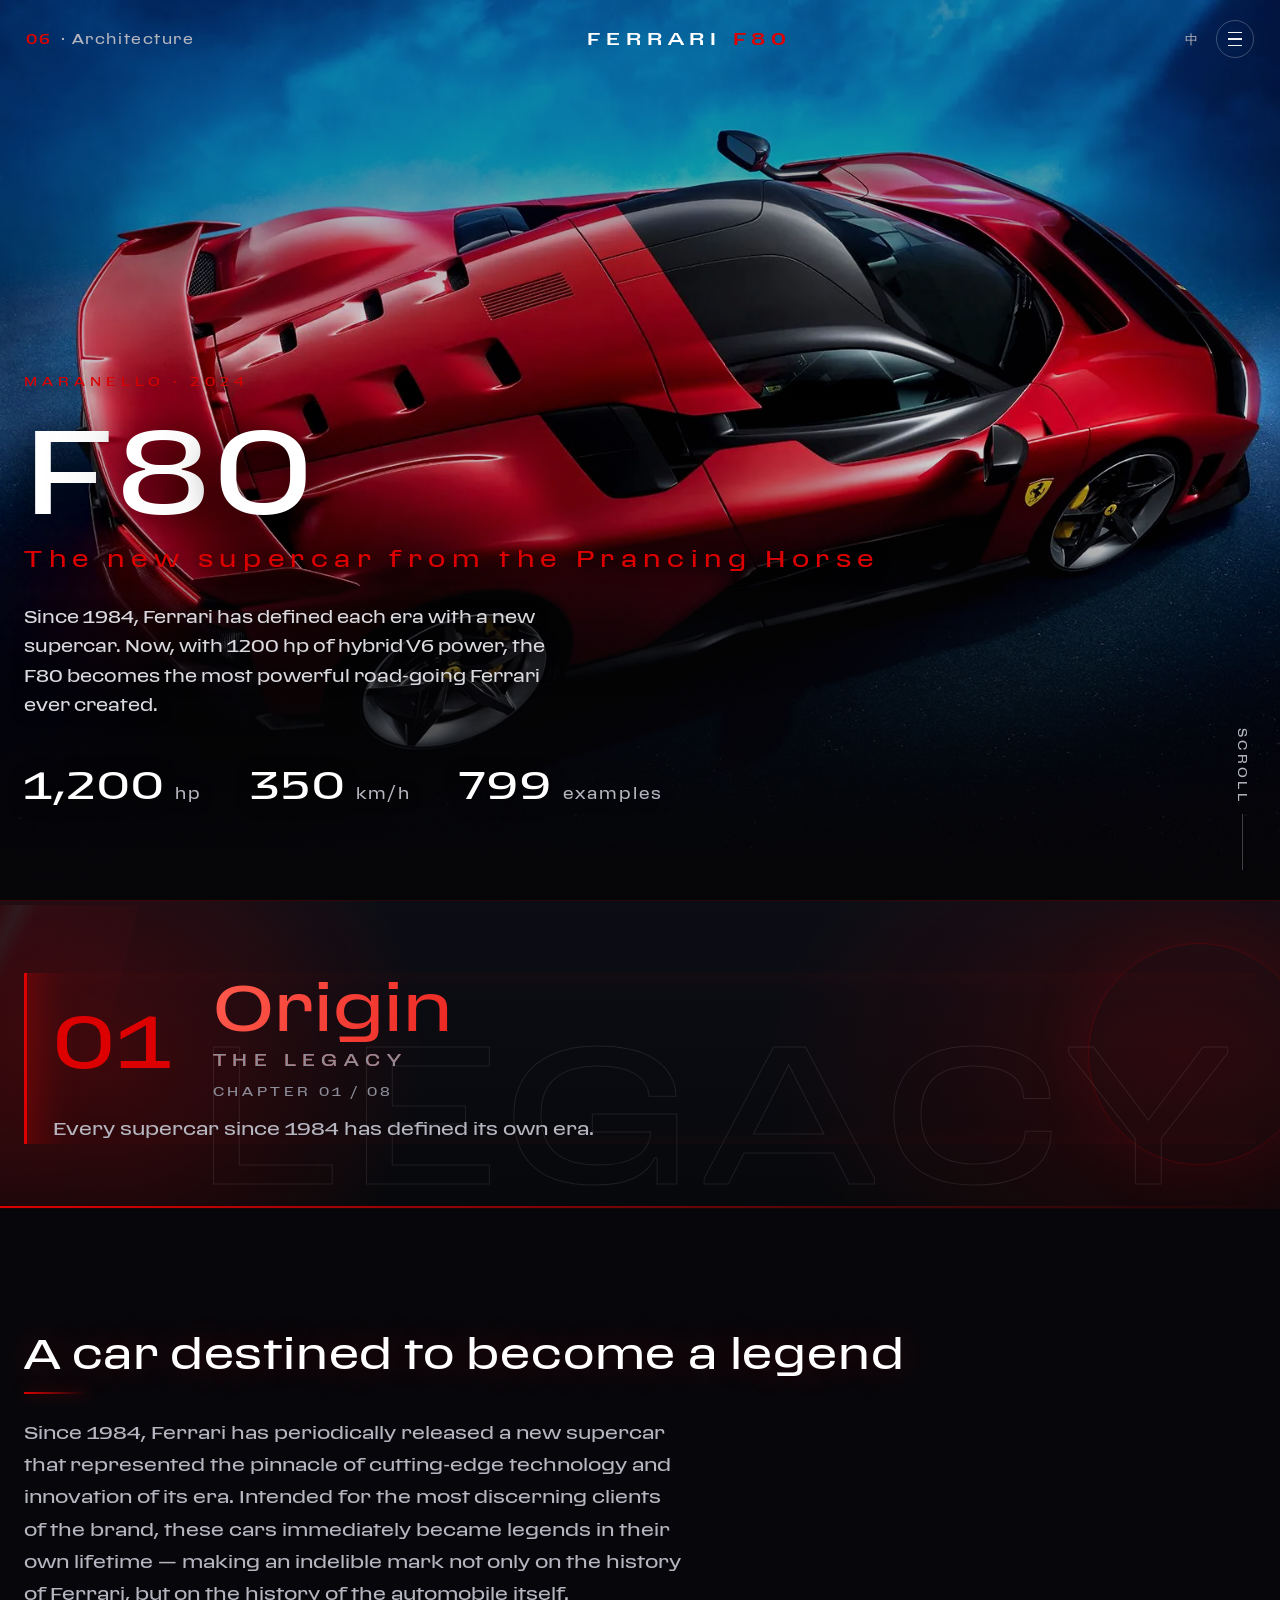
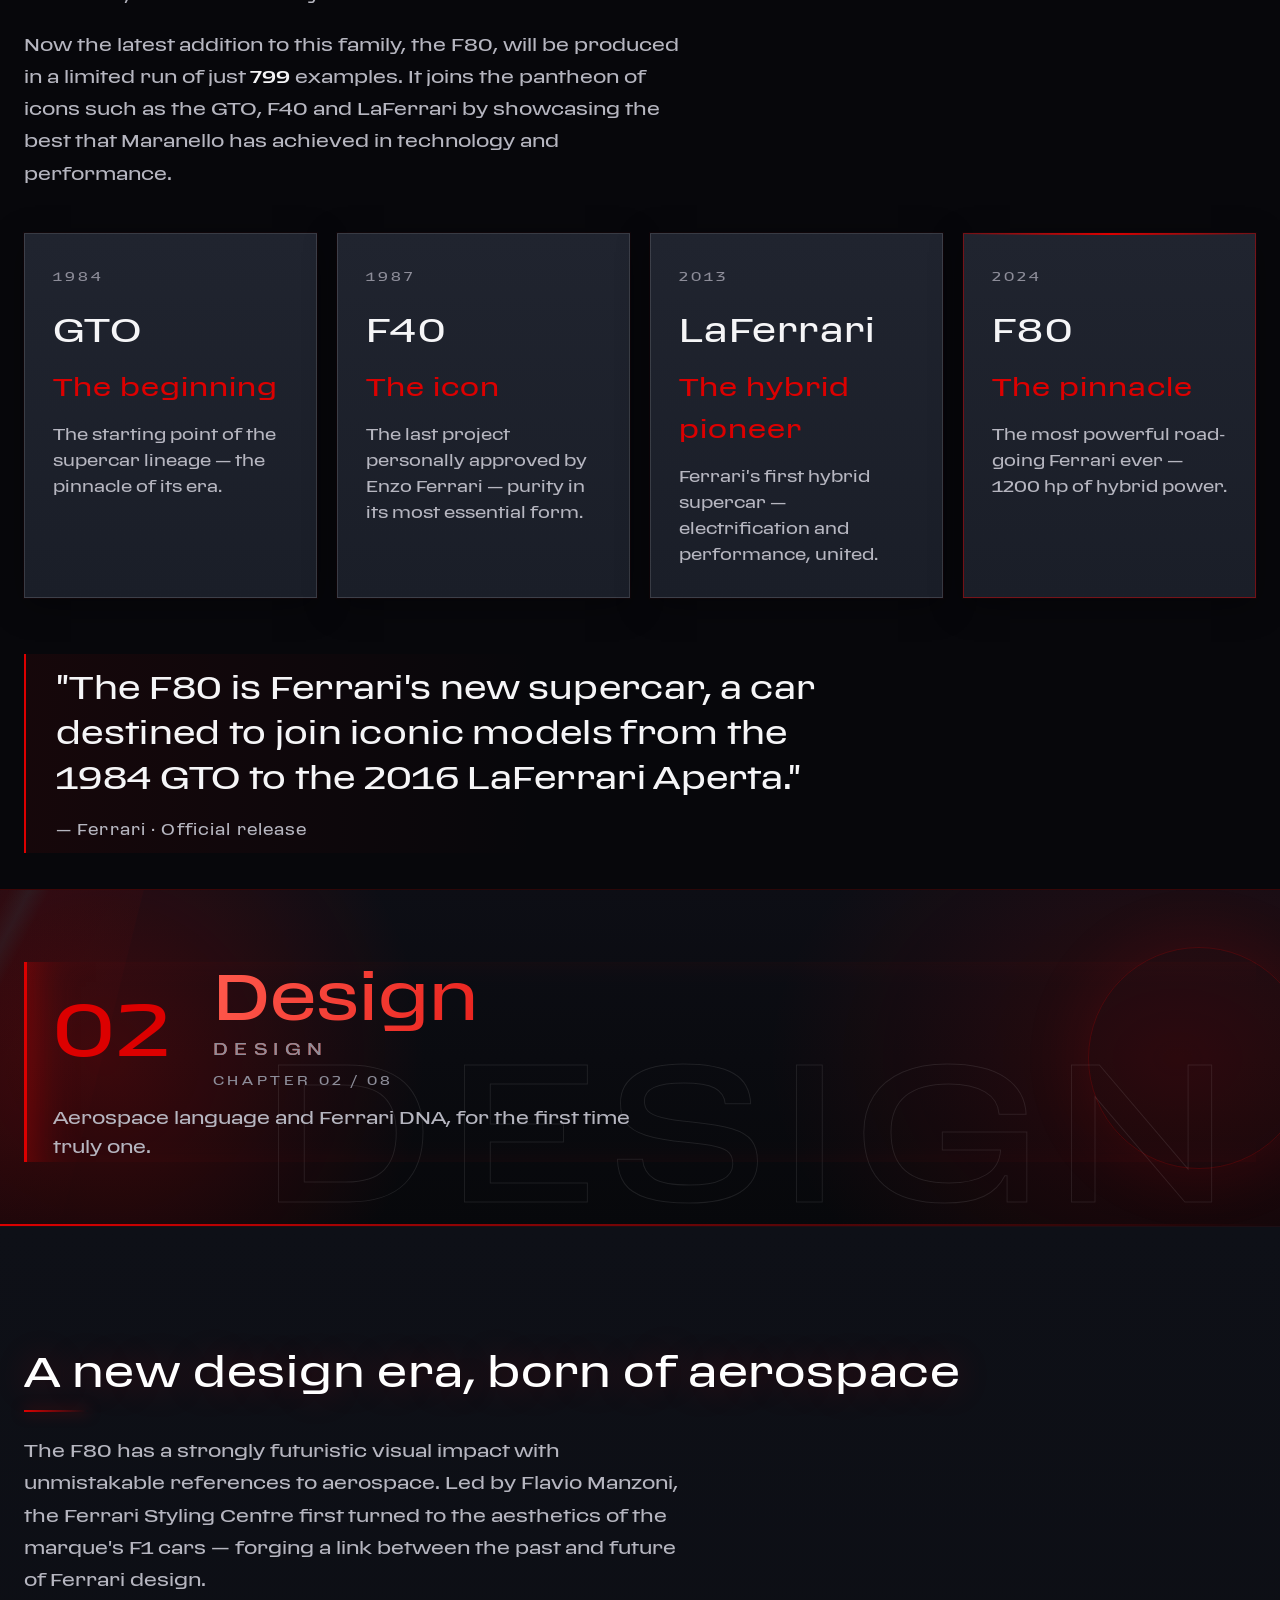
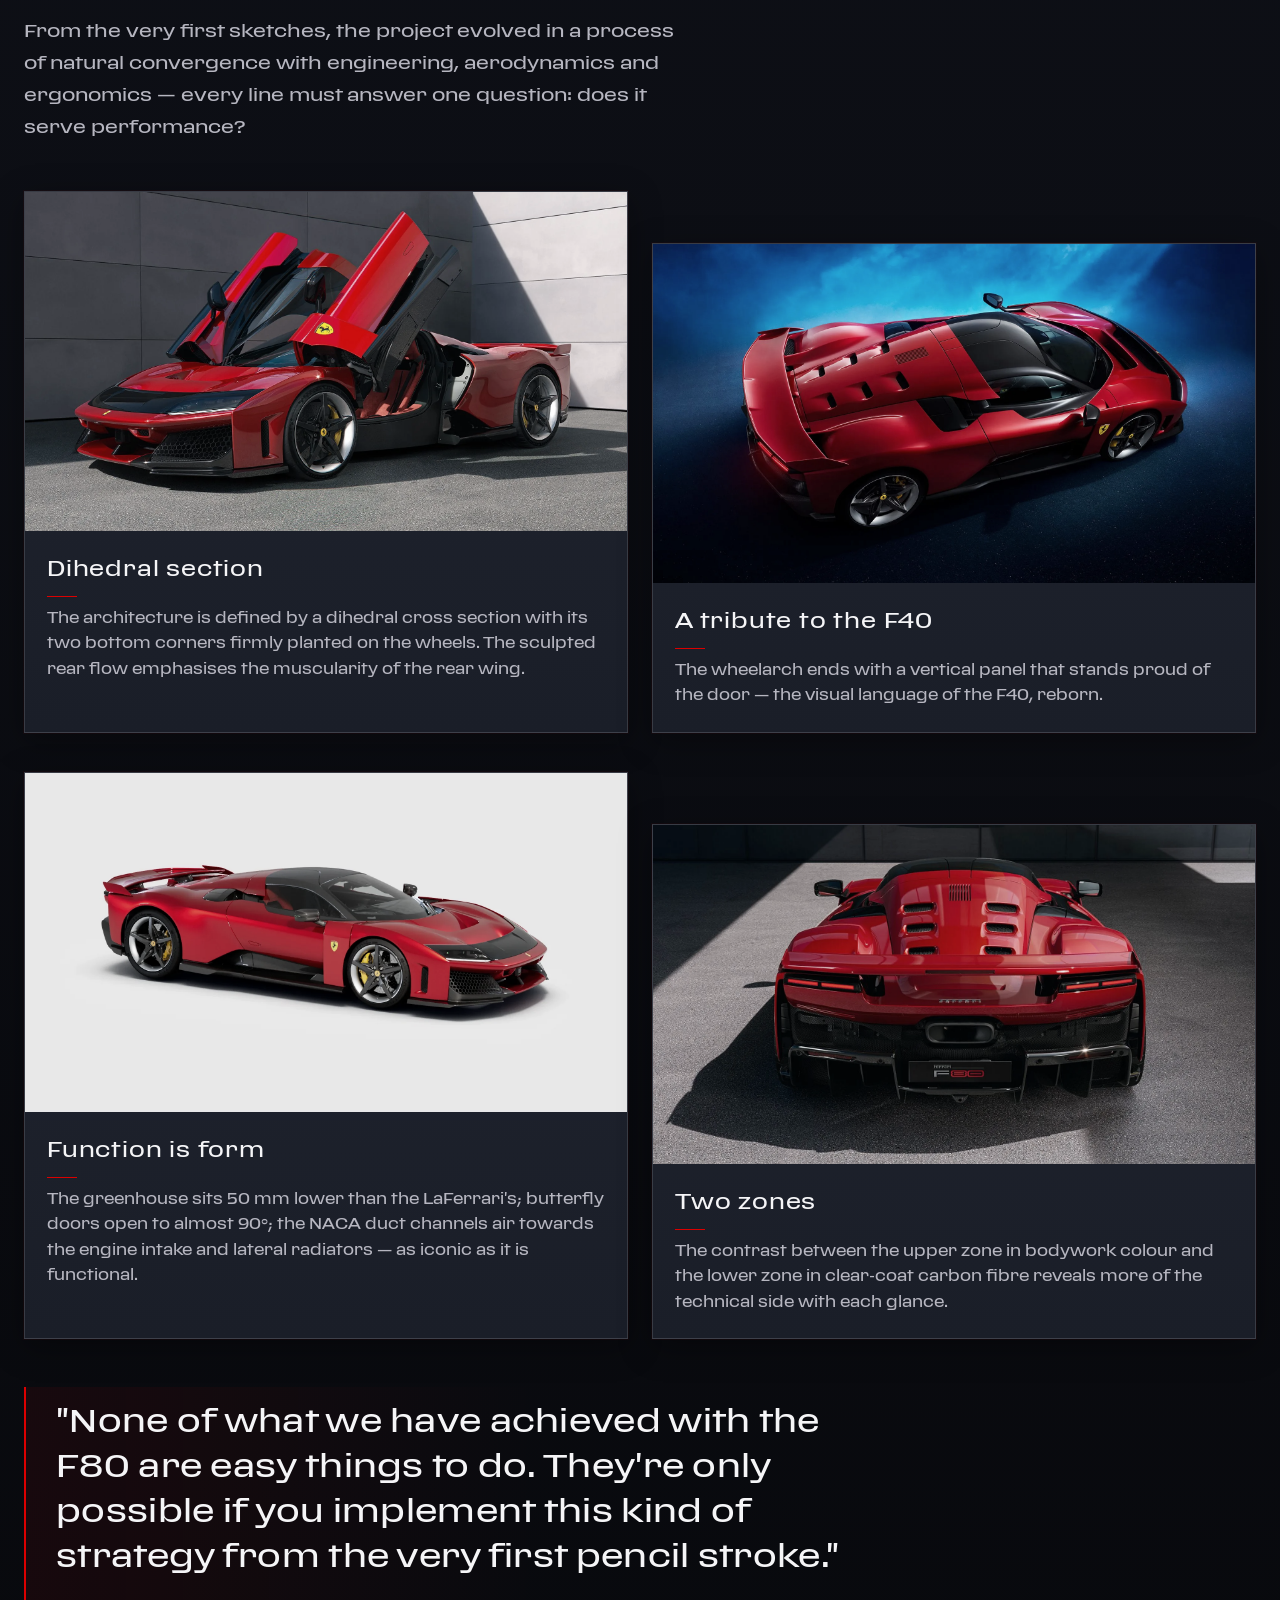
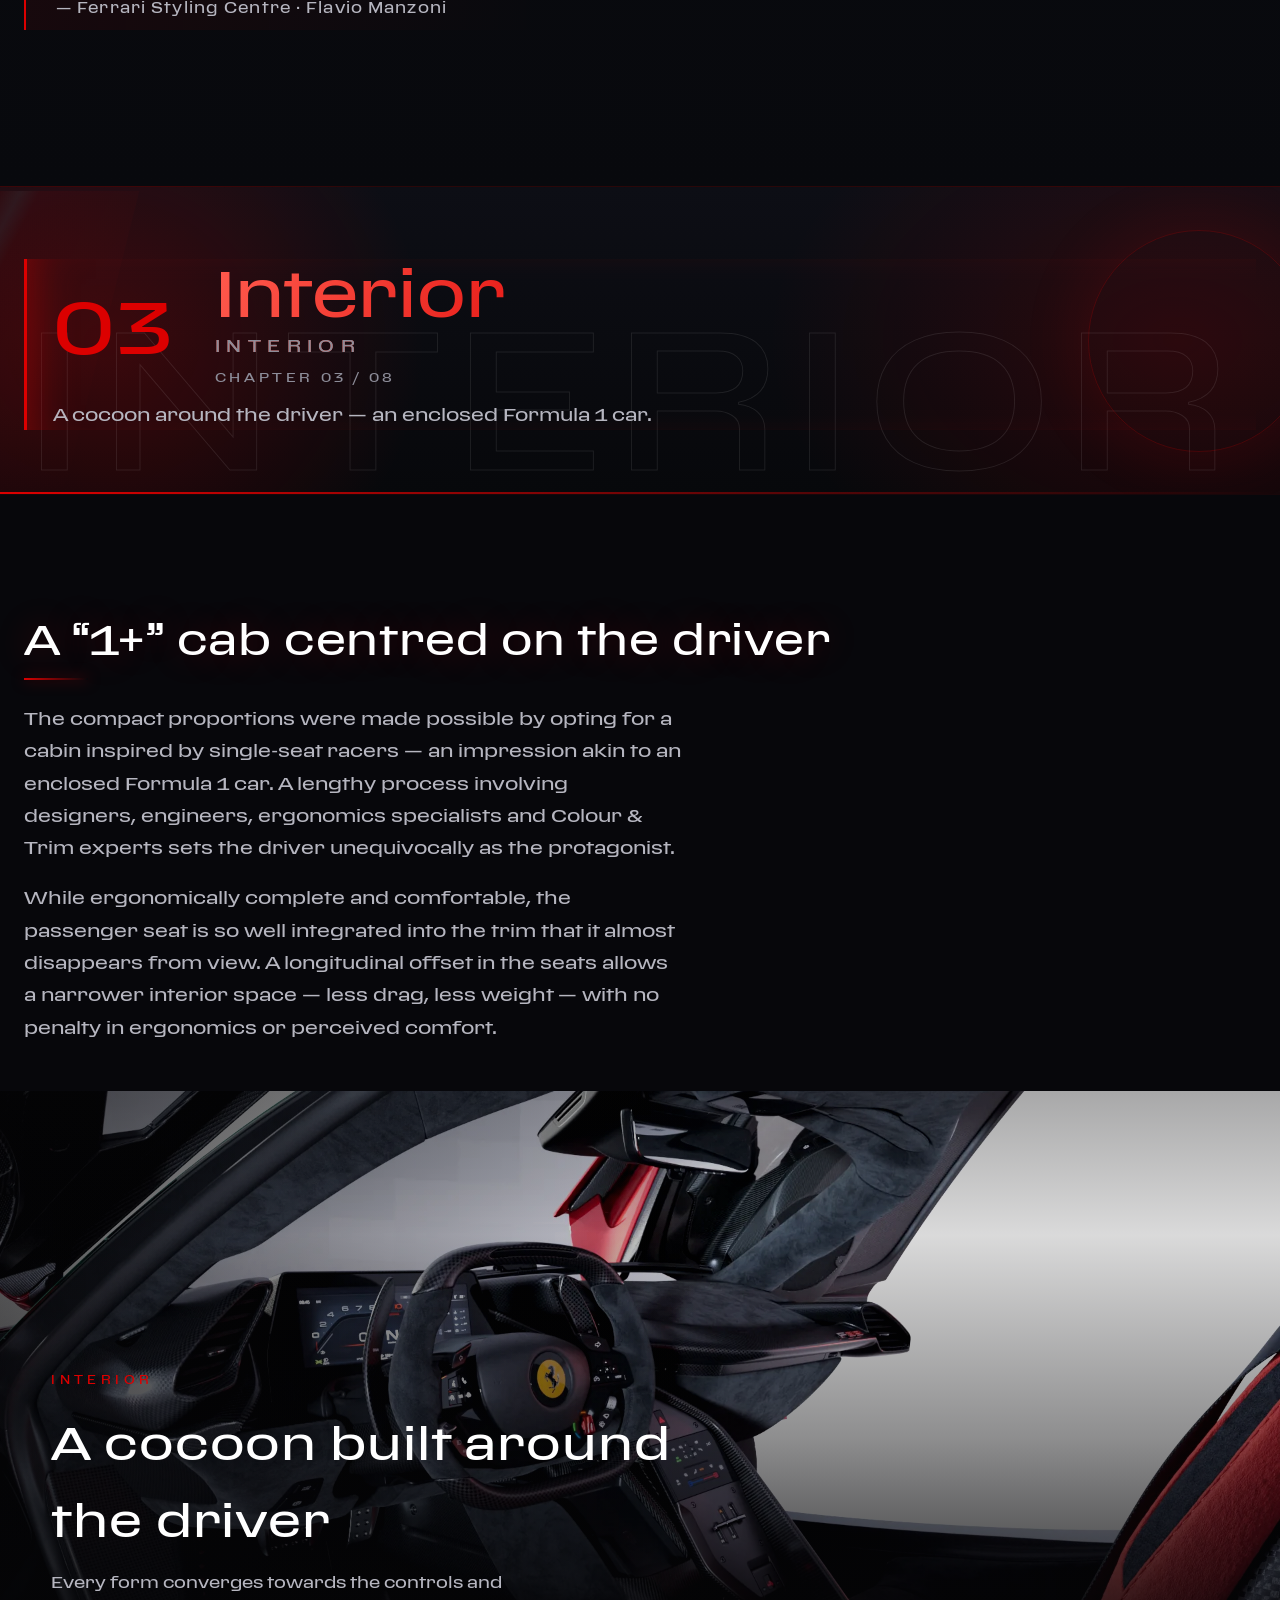
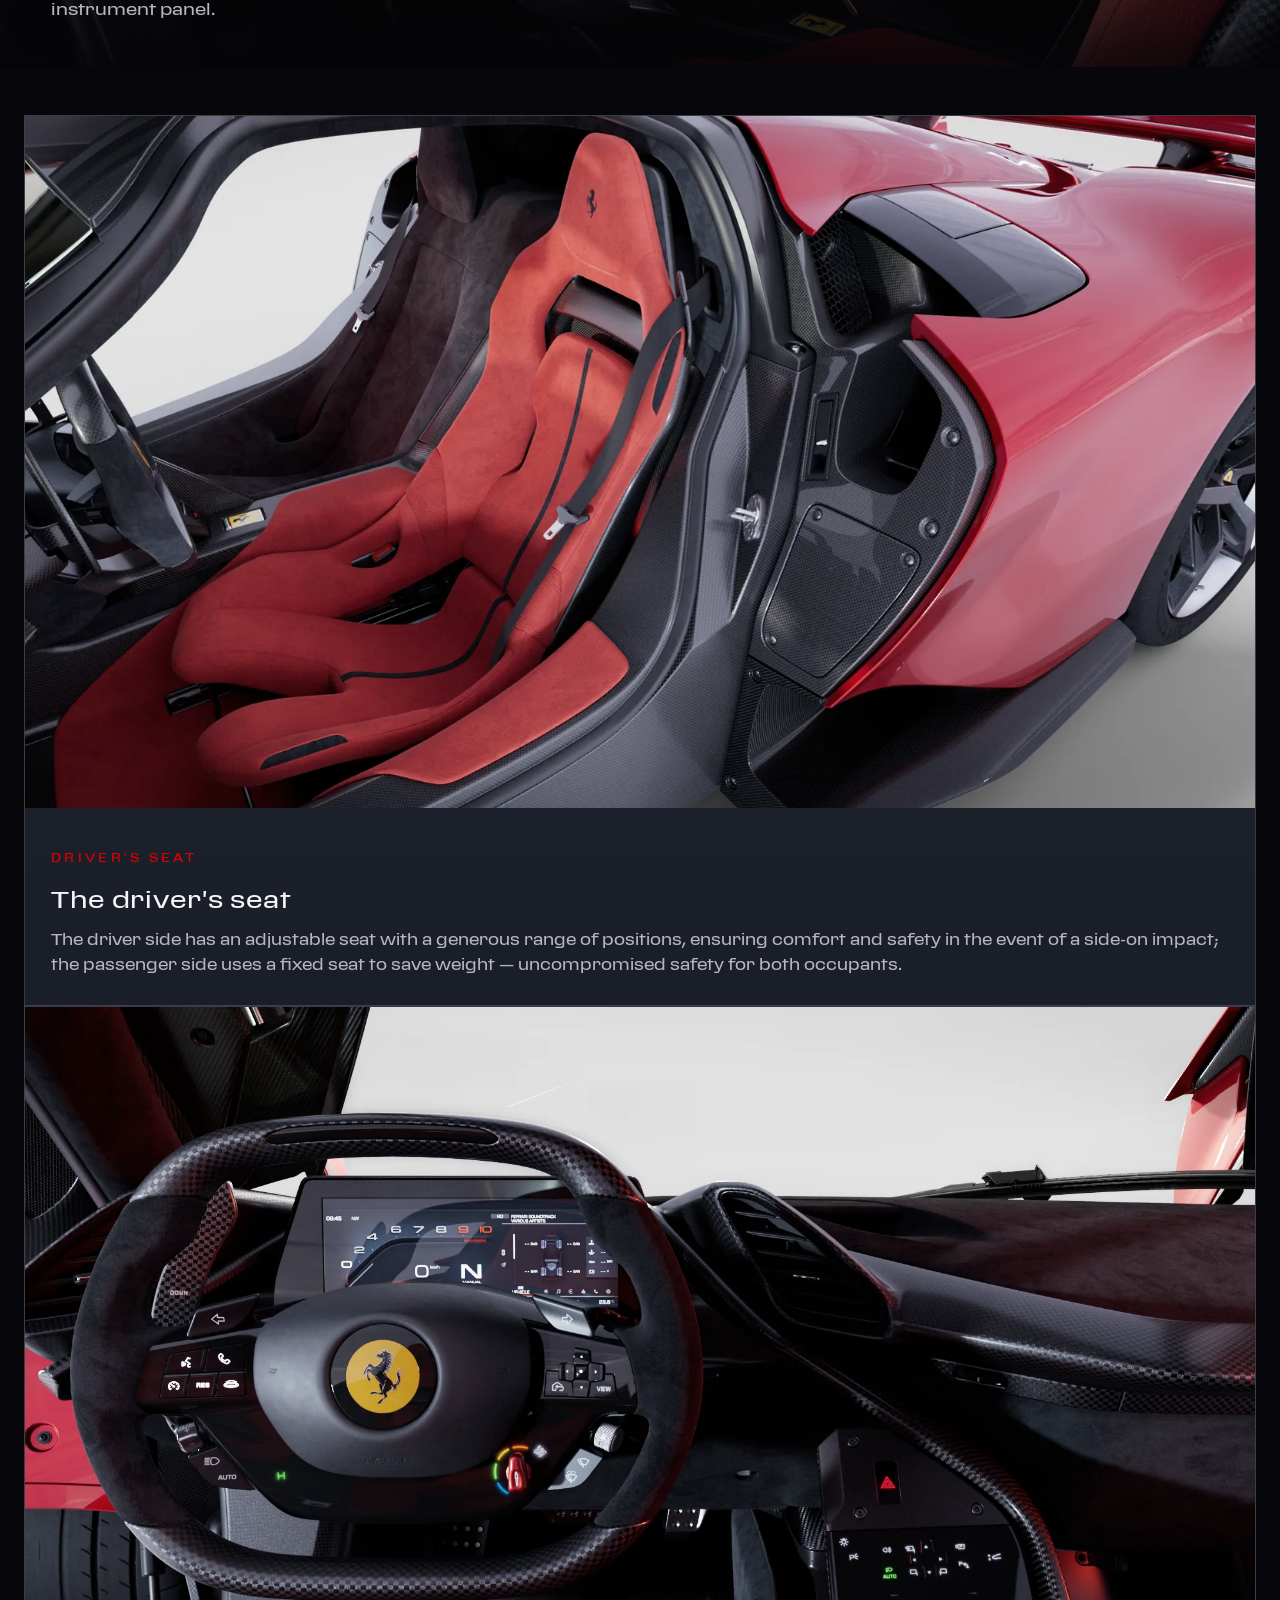
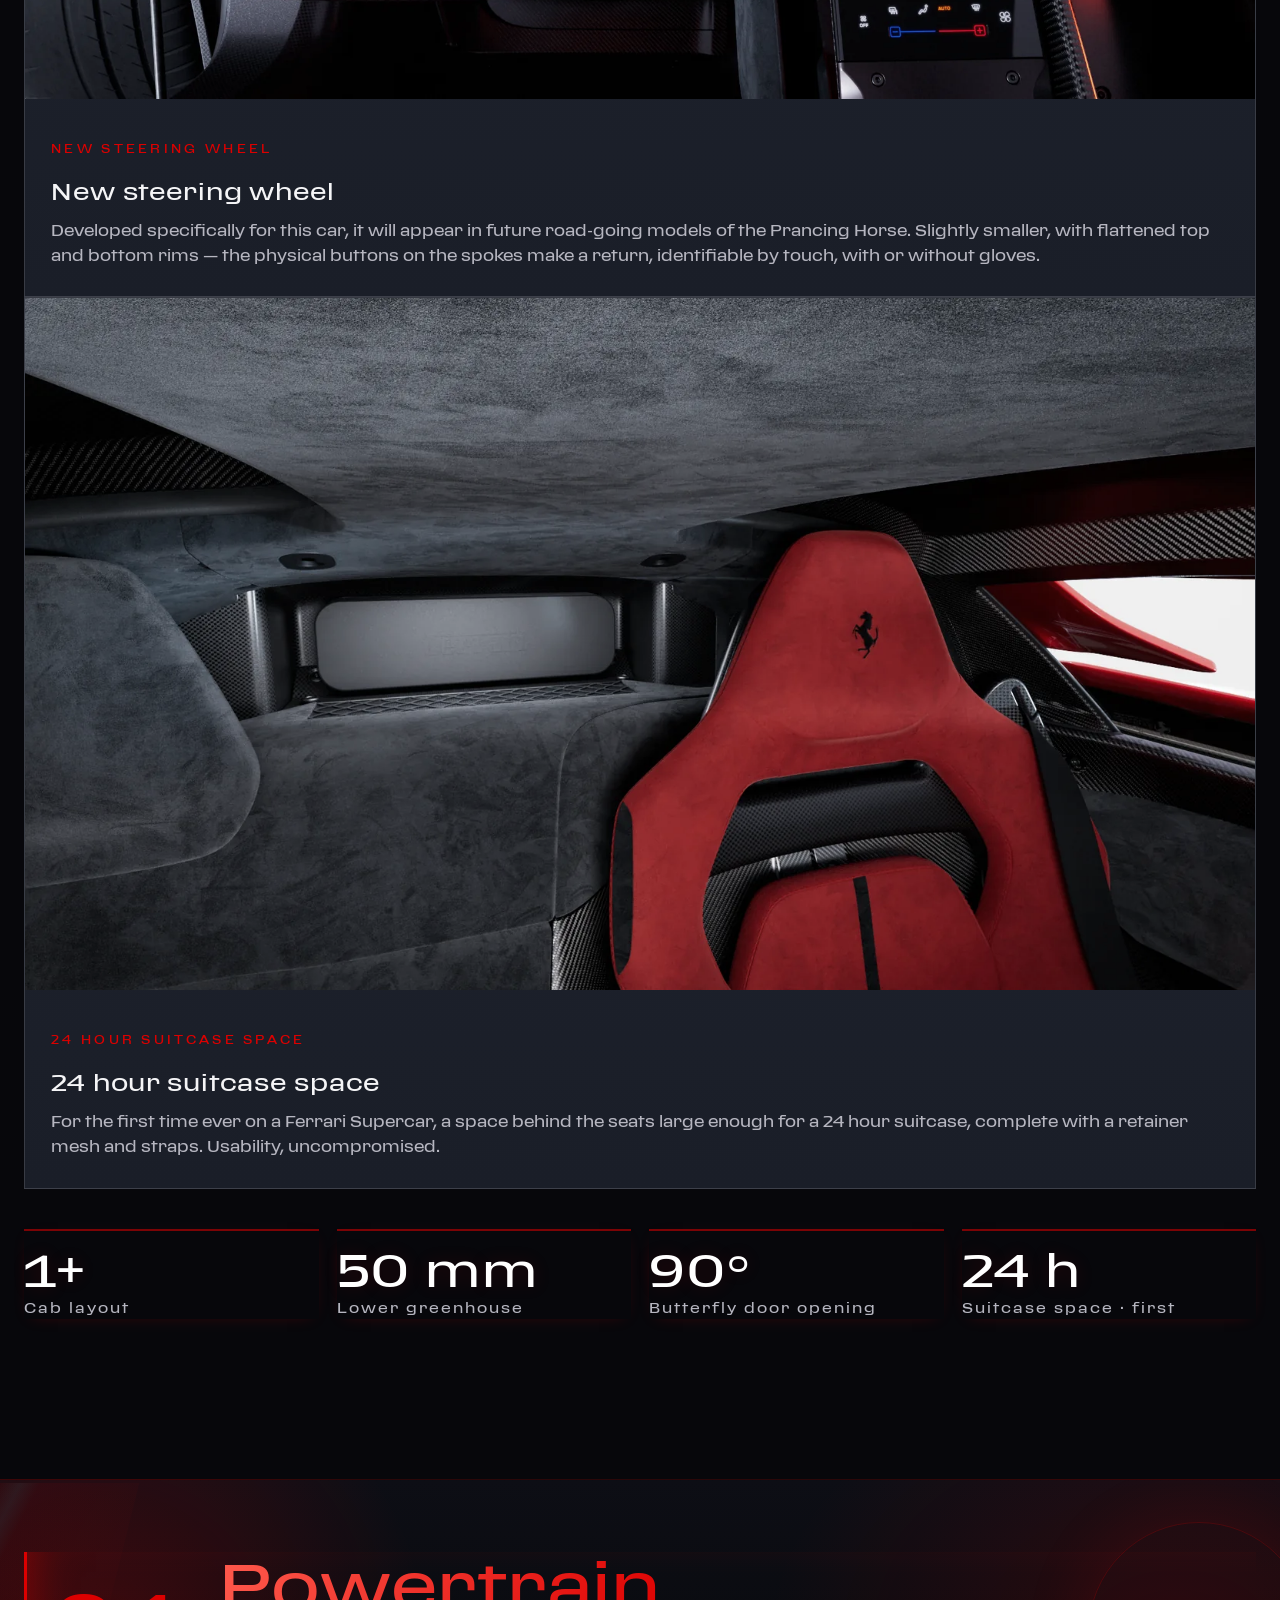
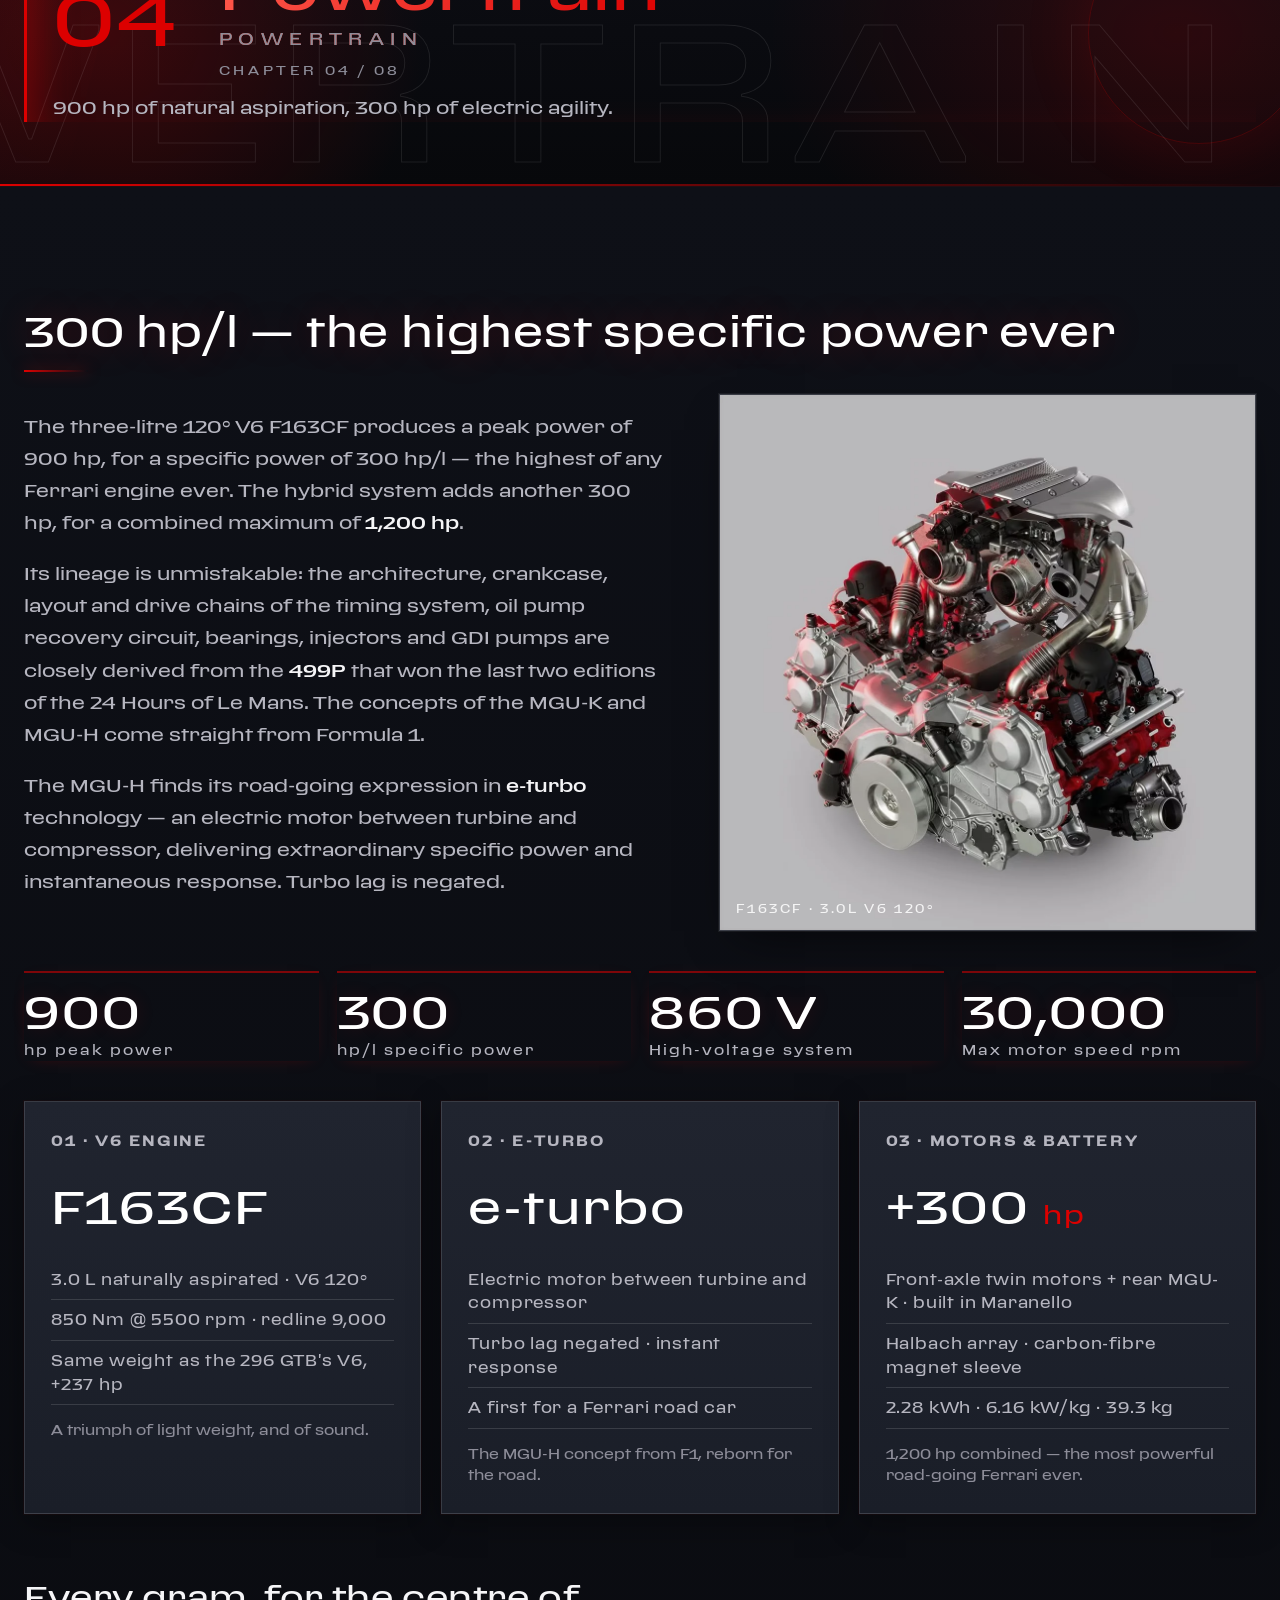
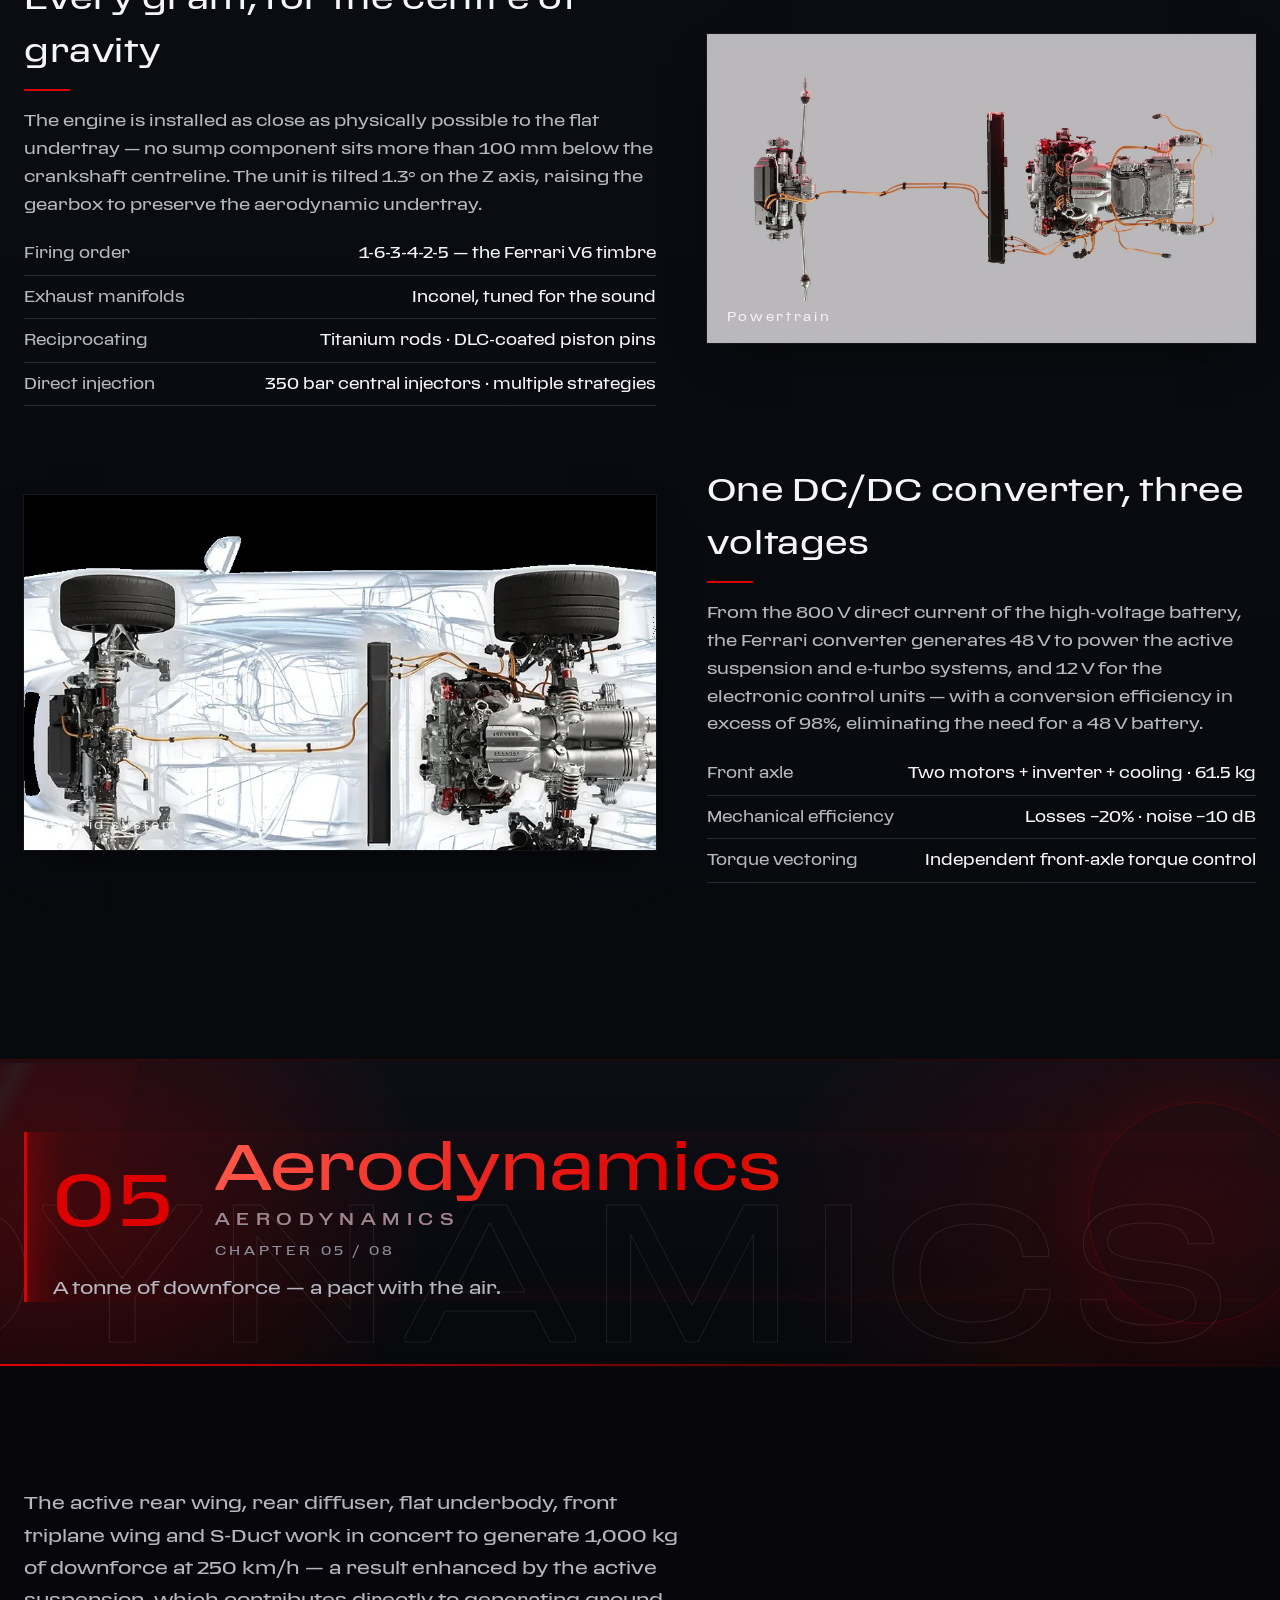
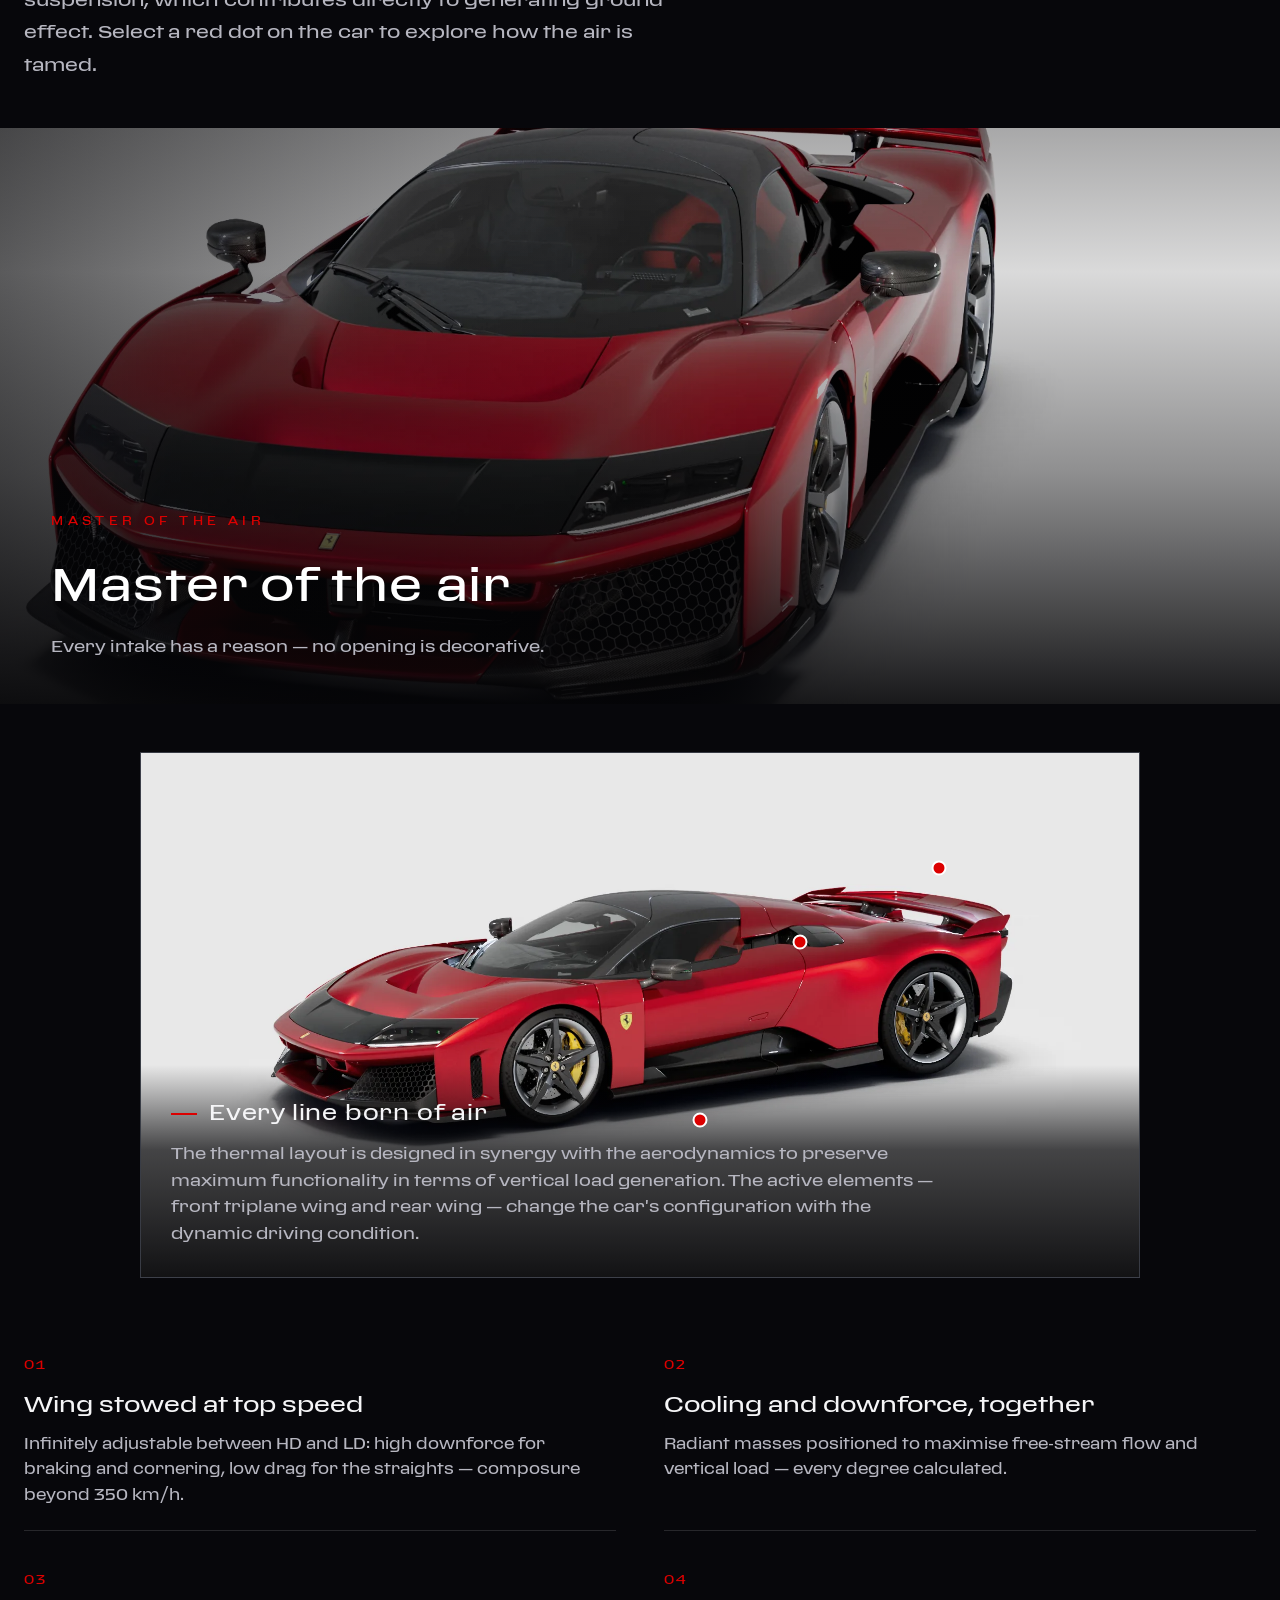
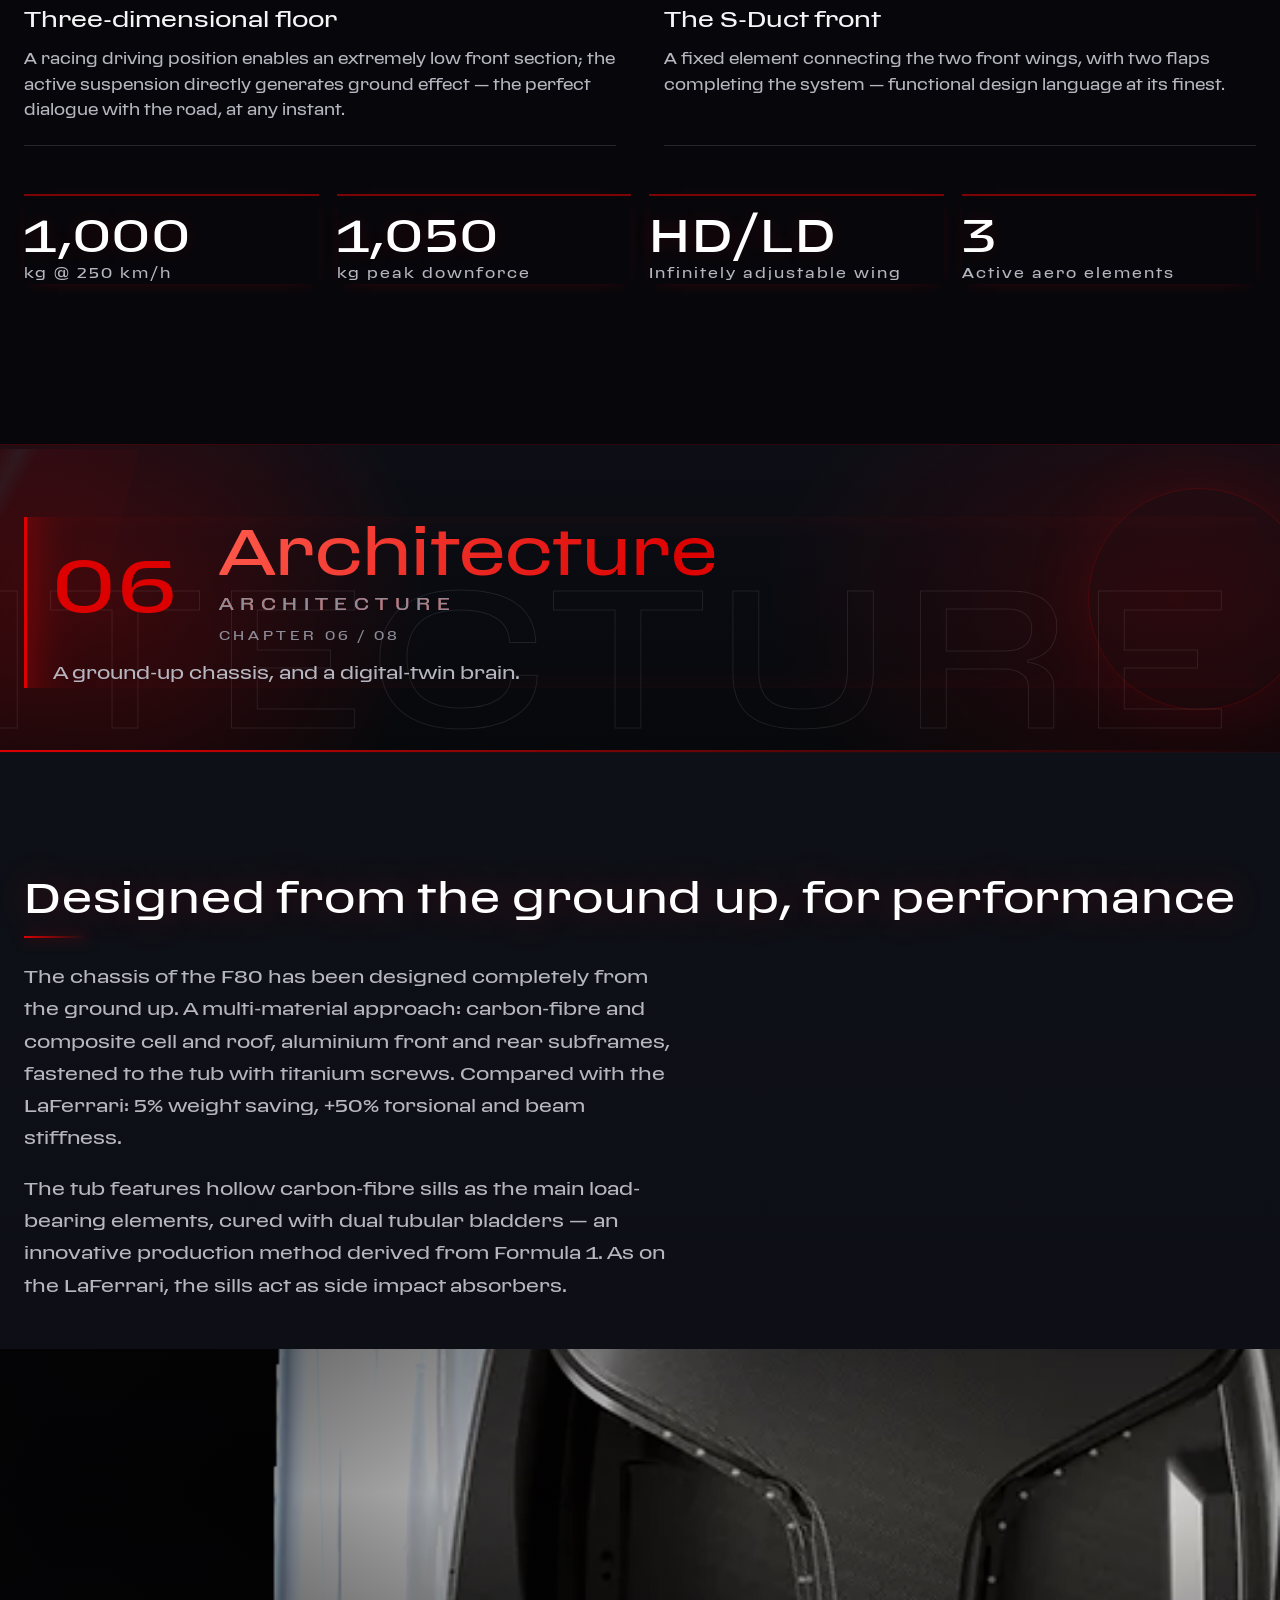
==== en.html @ e63981ab "引导文案:去掉'传奇之家'译名,直接用 Hypercar" ====
﻿<!DOCTYPE html>
<html lang="en">
<head>
<meta charset="UTF-8">
<meta name="viewport" content="width=device-width, initial-scale=1.0">
<title>Ferrari F80 · The new supercar from the Prancing Horse</title>
<meta name="description" content="Ferrari F80: 1200 hp hybrid V6, 300 hp/l, 1000 kg of downforce, 799 examples. Content from ferrari.com and the official press release.">
<meta property="og:type" content="website">
<meta property="og:title" content="Ferrari F80 · The new supercar from the Prancing Horse">
<meta property="og:description" content="Ferrari F80: 1200 hp hybrid V6, limited to 799 examples.">
<meta property="og:image" content="assets/img/670e179521404600566636d2-ferrari-f80-photo-reveal-website-desk.webp">
<meta property="og:url" content="https://www.ferrari.com/en-EN/auto/f80">
<meta name="twitter:card" content="summary_large_image">
<link rel="stylesheet" href="css/style.css">
<link rel="manifest" href="manifest.json">
<link rel="icon" type="image/png" href="assets/img/f80-favicon.png">
</head>
<body>

<div class="cursor" aria-hidden="true"><span></span></div>
<div class="glow" aria-hidden="true"></div>

<header class="nav" id="nav">
  <div class="nav__inner">
    <span class="nav__now mono" id="navNow">01 · Origin</span>
    <a class="nav__brand is-hidden" href="#hero">
      <span class="nav__brand-mark">FERRARI <span>F80</span></span>
    </a>
    <span class="nav__lang">
      <a class="lang-btn mono" href="index.html" onclick="localStorage.setItem('f80-lang','zh')">中</a>
      <button class="nav__menu-btn mono" id="menuBtn" aria-label="Chapters" aria-expanded="false"><span class="nav__menu-icon"><i></i><i></i><i></i></span></button>
    </span>
  </div>
  <div class="nav__progress" aria-hidden="true"><i id="navBar"></i></div>
</header>

<div class="menu-overlay" id="menuOverlay" hidden>
  <nav class="menu-overlay__nav" aria-label="Chapters"></nav>
</div>

<aside class="index-rail" aria-label="Chapter index">
  <div class="index-rail__title mono">Index</div>
  <nav class="index-rail__nav" id="indexNav"></nav>
  <div class="index-rail__progress"><span class="mono" id="railPct">00%</span></div>
</aside>

<div class="scroll-gauge" aria-hidden="true">
  <svg viewBox="0 0 44 44"><circle cx="22" cy="22" r="19"/><circle class="sg__bar" cx="22" cy="22" r="19"/></svg>
  <span class="sg__num mono">00</span>
</div>

<main>

<!-- ============ HERO ============ -->
<section class="hero" id="hero" data-num="00">
  <div class="hero__media">
    <video class="hero__video" autoplay muted loop playsinline preload="auto"
           poster="assets/img/670e179521404600566636d2-ferrari-f80-photo-reveal-website-desk.webp">
      <source src="assets/video/aero-intro.mp4" type="video/mp4">
    </video>
    <div class="hero__veil"></div>
  </div>
  <div class="hero__content">
    <p class="hero__kicker mono">MARANELLO · 2024</p>
    <h1 class="hero__title">F80</h1>
    <p class="hero__sub">The new supercar from the Prancing Horse</p>
    <p class="hero__desc">Since 1984, Ferrari has defined each era with a new supercar. Now, with 1200 hp of hybrid V6 power, the F80 becomes the most powerful road-going Ferrari ever created.</p>
    <div class="hero__specs mono">
      <span><b class="count" data-to="1200">0</b> hp</span>
      <span><b class="count" data-to="350">0</b> km/h</span>
      <span><b class="count" data-to="799">0</b> examples</span>
    </div>
  </div>
  <div class="hero__scroll mono">SCROLL <span class="hero__line"></span></div>
</section>

<!-- ============ 01 ORIGIN ============ -->
<div class="chapter-break" data-ch="01"><span class="chapter-break__watermark" aria-hidden="true">LEGACY</span><div class="wrap"><span class="cb__no mono">01</span><h2 class="cb__name">Origin<span class="cb__en">THE LEGACY</span></h2><span class="cb__meta mono">CHAPTER 01 / 08</span>
      <p class="cb__lead">Every supercar since 1984 has defined its own era.</p></div></div>
<section class="story section" id="story" data-num="01">
  <div class="wrap">
    <h2 class="sec-title reveal">A car destined to become a legend</h2>
    <div class="story__lead reveal">
      <p>Since 1984, Ferrari has periodically released a new supercar that represented the pinnacle of cutting-edge technology and innovation of its era. Intended for the most discerning clients of the brand, these cars immediately became legends in their own lifetime — making an indelible mark not only on the history of Ferrari, but on the history of the automobile itself.</p>
      <p>Now the latest addition to this family, the F80, will be produced in a limited run of just <b>799</b> examples. It joins the pantheon of icons such as the GTO, F40 and LaFerrari by showcasing the best that Maranello has achieved in technology and performance.</p>
    </div>
    <div class="heritage__row">
      <article class="hcard reveal">
        <div class="hcard__year mono">1984</div>
        <h3>GTO</h3>
        <p class="mono hcard__num">The beginning</p>
        <p>The starting point of the supercar lineage — the pinnacle of its era.</p>
      </article>
      <article class="hcard reveal">
        <div class="hcard__year mono">1987</div>
        <h3>F40</h3>
        <p class="mono hcard__num">The icon</p>
        <p>The last project personally approved by Enzo Ferrari — purity in its most essential form.</p>
      </article>
      <article class="hcard reveal">
        <div class="hcard__year mono">2013</div>
        <h3>LaFerrari</h3>
        <p class="mono hcard__num">The hybrid pioneer</p>
        <p>Ferrari's first hybrid supercar — electrification and performance, united.</p>
      </article>
      <article class="hcard hcard--now reveal">
        <div class="hcard__year mono">2024</div>
        <h3>F80</h3>
        <p class="mono hcard__num">The pinnacle</p>
        <p>The most powerful road-going Ferrari ever — 1200 hp of hybrid power.</p>
      </article>
    </div>
    <blockquote class="quote reveal">
      <p>"The F80 is Ferrari's new supercar, a car destined to join iconic models from the 1984 GTO to the 2016 LaFerrari Aperta."</p>
      <footer>— Ferrari · Official release</footer>
    </blockquote>
  </div>

<!-- ============ 02 DESIGN ============ -->
<div class="chapter-break" data-ch="02"><span class="chapter-break__watermark" aria-hidden="true">DESIGN</span><div class="wrap"><span class="cb__no mono">02</span><h2 class="cb__name">Design<span class="cb__en">DESIGN</span></h2><span class="cb__meta mono">CHAPTER 02 / 08</span>
      <p class="cb__lead">Aerospace language and Ferrari DNA, for the first time truly one.</p></div></div>
<section class="design section" id="design" data-num="02">
  <div class="wrap">
    <h2 class="sec-title reveal">A new design era, born of aerospace</h2>
    <div class="story__lead reveal">
      <p>The F80 has a strongly futuristic visual impact with unmistakable references to aerospace. Led by Flavio Manzoni, the Ferrari Styling Centre first turned to the aesthetics of the marque's F1 cars — forging a link between the past and future of Ferrari design.</p>
      <p>From the very first sketches, the project evolved in a process of natural convergence with engineering, aerodynamics and ergonomics — every line must answer one question: does it serve performance?</p>
    </div>
    <div class="design__grid">
      <article class="dcard tilt reveal">
        <img src="assets/img/6710d019bd9b5300108809af-ferrari-f80-exterior-focus-1-new.webp" alt="Dihedral section" loading="lazy">
        <div class="dcard__body">
          <h3>Dihedral section</h3>
          <p>The architecture is defined by a dihedral cross section with its two bottom corners firmly planted on the wheels. The sculpted rear flow emphasises the muscularity of the rear wing.</p>
        </div>
      </article>
      <article class="dcard tilt reveal">
        <img src="assets/img/670e179521404600566636d2-ferrari-f80-photo-reveal-website-desk.webp" alt="A tribute to the F40" loading="lazy">
        <div class="dcard__body">
          <h3>A tribute to the F40</h3>
          <p>The wheelarch ends with a vertical panel that stands proud of the door — the visual language of the F40, reborn.</p>
        </div>
      </article>
      <article class="dcard tilt reveal">
        <img src="assets/img/670d2d6fcd61b70010d5e544-ferrari-f80-aerodynamics-intro-hotspot-desk-mirror.webp" alt="Function is form" loading="lazy">
        <div class="dcard__body">
          <h3>Function is form</h3>
          <p>The greenhouse sits 50 mm lower than the LaFerrari's; butterfly doors open to almost 90°; the NACA duct channels air towards the engine intake and lateral radiators — as iconic as it is functional.</p>
        </div>
      </article>
      <article class="dcard tilt reveal">
        <img src="assets/img/6710d018dcd6130010c3519f-ferrari-f80-exterior-focus-2-new.webp" alt="Two zones" loading="lazy">
        <div class="dcard__body">
          <h3>Two zones</h3>
          <p>The contrast between the upper zone in bodywork colour and the lower zone in clear-coat carbon fibre reveals more of the technical side with each glance.</p>
        </div>
      </article>
    </div>
    <blockquote class="quote reveal">
      <p>"None of what we have achieved with the F80 are easy things to do. They're only possible if you implement this kind of strategy from the very first pencil stroke."</p>
      <footer>— Ferrari Styling Centre · Flavio Manzoni</footer>
    </blockquote>
  </div>
</section>

<!-- ============ 03 INTERIOR ============ -->
<div class="chapter-break" data-ch="03"><span class="chapter-break__watermark" aria-hidden="true">INTERIOR</span><div class="wrap"><span class="cb__no mono">03</span><h2 class="cb__name">Interior<span class="cb__en">INTERIOR</span></h2><span class="cb__meta mono">CHAPTER 03 / 08</span>
      <p class="cb__lead">A cocoon around the driver — an enclosed Formula 1 car.</p></div></div>
<section class="interior section" id="interior" data-num="03">
  <div class="wrap">
    <h2 class="sec-title reveal">A “1+” cab centred on the driver</h2>
    <div class="story__lead reveal">
      <p>The compact proportions were made possible by opting for a cabin inspired by single-seat racers — an impression akin to an enclosed Formula 1 car. A lengthy process involving designers, engineers, ergonomics specialists and Colour &amp; Trim experts sets the driver unequivocally as the protagonist.</p>
      <p>While ergonomically complete and comfortable, the passenger seat is so well integrated into the trim that it almost disappears from view. A longitudinal offset in the seats allows a narrower interior space — less drag, less weight — with no penalty in ergonomics or perceived comfort.</p>
    </div>
  </div>
  <div class="vsection" id="vinterior">
    <video class="vsection__video" autoplay muted loop playsinline preload="auto" poster="assets/img/670d339e1eb0fa00556718b8-ferrari-f80-interior-intro-desk.webp">
      <source src="assets/video/interior-intro.mp4" type="video/mp4">
    </video>
    <div class="vsection__veil"></div>
    <div class="vsection__content">
      <p class="vsection__kicker mono">INTERIOR</p>
      <h3 class="vsection__title">A cocoon built around the driver</h3>
      <p class="vsection__text">Every form converges towards the controls and instrument panel.</p>
    </div>
  </div>
  <div class="wrap">
    <div class="webcards webcards--inline">
      <article class="webcard reveal">
        <video class="webcard__video" autoplay muted loop playsinline preload="metadata" poster="assets/img/670fd8fddcd6130010c3513b-f250_interni_hotspot_sedile_pilota_v07_desktop.webp">
          <source src="assets/video/interior-seat.mp4" type="video/mp4">
        </video>
        <div class="webcard__body">
          <span class="webcard__num mono">DRIVER'S SEAT</span>
          <h3>The driver's seat</h3>
          <p>The driver side has an adjustable seat with a generous range of positions, ensuring comfort and safety in the event of a side-on impact; the passenger side uses a fixed seat to save weight — uncompromised safety for both occupants.</p>
        </div>
      </article>
      <article class="webcard reveal">
        <video class="webcard__video" autoplay muted loop playsinline preload="metadata" poster="assets/img/670d339ce4530000793bb757-ferrari-f80-interior-steering-wheel-desk.webp">
          <source src="assets/video/interior-wheel.mp4" type="video/mp4">
        </video>
        <div class="webcard__body">
          <span class="webcard__num mono">NEW STEERING WHEEL</span>
          <h3>New steering wheel</h3>
          <p>Developed specifically for this car, it will appear in future road-going models of the Prancing Horse. Slightly smaller, with flattened top and bottom rims — the physical buttons on the spokes make a return, identifiable by touch, with or without gloves.</p>
        </div>
      </article>
      <article class="webcard reveal">
        <video class="webcard__video" autoplay muted loop playsinline preload="metadata" poster="assets/img/670fd8fa75d163001163a319-f250_interni_hotspot_panchetta_v07_desktop.webp">
          <source src="assets/video/interior-luggage.mp4" type="video/mp4">
        </video>
        <div class="webcard__body">
          <span class="webcard__num mono">24 HOUR SUITCASE SPACE</span>
          <h3>24 hour suitcase space</h3>
          <p>For the first time ever on a Ferrari Supercar, a space behind the seats large enough for a 24 hour suitcase, complete with a retainer mesh and straps. Usability, uncompromised.</p>
        </div>
      </article>
    </div>
    <div class="bigstats reveal">
      <div class="bigstats__item"><b class="mono">1+</b><span class="mono">Cab layout</span></div>
      <div class="bigstats__item"><b class="mono">50 mm</b><span class="mono">Lower greenhouse</span></div>
      <div class="bigstats__item"><b class="mono">90°</b><span class="mono">Butterfly door opening</span></div>
      <div class="bigstats__item"><b class="mono">24 h</b><span class="mono">Suitcase space · first</span></div>
    </div>
  </div>
</section>

<!-- ============ 04 POWERTRAIN ============ -->
<div class="chapter-break" data-ch="04"><span class="chapter-break__watermark" aria-hidden="true">POWERTRAIN</span><div class="wrap"><span class="cb__no mono">04</span><h2 class="cb__name">Powertrain<span class="cb__en">POWERTRAIN</span></h2><span class="cb__meta mono">CHAPTER 04 / 08</span>
      <p class="cb__lead">900 hp of natural aspiration, 300 hp of electric agility.</p></div></div>
<section class="powertrain section" id="powertrain" data-num="04">
  <div class="wrap">
    <h2 class="sec-title reveal">300 hp/l — the highest specific power ever</h2>
    <div class="lead-grid">
      <div class="story__lead reveal reveal--left">
        <p>The three-litre 120° V6 F163CF produces a peak power of 900 hp, for a specific power of 300 hp/l — the highest of any Ferrari engine ever. The hybrid system adds another 300 hp, for a combined maximum of <b>1,200 hp</b>.</p>
        <p>Its lineage is unmistakable: the architecture, crankcase, layout and drive chains of the timing system, oil pump recovery circuit, bearings, injectors and GDI pumps are closely derived from the <b>499P</b> that won the last two editions of the 24 Hours of Le Mans. The concepts of the MGU-K and MGU-H come straight from Formula 1.</p>
        <p>The MGU-H finds its road-going expression in <b>e-turbo</b> technology — an electric motor between turbine and compressor, delivering extraordinary specific power and instantaneous response. Turbo lag is negated.</p>
      </div>
      <figure class="lead-grid__img reveal reveal--right">
        <img src="assets/img/f80-engine-avif.webp" alt="F163CF engine" loading="lazy">
        <figcaption class="mono">F163CF · 3.0L V6 120°</figcaption>
      </figure>
    </div>
    <div class="bigstats reveal">
      <div class="bigstats__item"><b class="mono">900</b><span class="mono">hp peak power</span></div>
      <div class="bigstats__item"><b class="mono">300</b><span class="mono">hp/l specific power</span></div>
      <div class="bigstats__item"><b class="mono">860 V</b><span class="mono">High-voltage system</span></div>
      <div class="bigstats__item"><b class="mono">30,000</b><span class="mono">Max motor speed rpm</span></div>
    </div>
    <div class="pt__three">
      <article class="ptcard reveal">
        <h3 class="mono">01 · V6 ENGINE</h3>
        <p class="ptcard__big mono">F163CF</p>
        <ul>
          <li>3.0 L naturally aspirated · V6 120°</li>
          <li>850 Nm @ 5500 rpm · redline 9,000</li>
          <li>Same weight as the 296 GTB's V6, +237 hp</li>
        </ul>
        <p class="ptcard__note">A triumph of light weight, and of sound.</p>
      </article>
      <article class="ptcard reveal">
        <h3 class="mono">02 · E-TURBO</h3>
        <p class="ptcard__big mono">e-turbo</p>
        <ul>
          <li>Electric motor between turbine and compressor</li>
          <li>Turbo lag negated · instant response</li>
          <li>A first for a Ferrari road car</li>
        </ul>
        <p class="ptcard__note">The MGU-H concept from F1, reborn for the road.</p>
      </article>
      <article class="ptcard reveal">
        <h3 class="mono">03 · MOTORS &amp; BATTERY</h3>
        <p class="ptcard__big mono">+300 <span>hp</span></p>
        <ul>
          <li>Front-axle twin motors + rear MGU-K · built in Maranello</li>
          <li>Halbach array · carbon-fibre magnet sleeve</li>
          <li>2.28 kWh · 6.16 kW/kg · 39.3 kg</li>
        </ul>
        <p class="ptcard__note">1,200 hp combined — the most powerful road-going Ferrari ever.</p>
      </article>
    </div>
    <div class="media-row media-row--rev zoom reveal reveal--fade">
      <figure class="media-row__img reveal">
        <img src="assets/img/670d2bef4cfd1f0079c40dae-ferrari-f80-powertrain-2024-focus-1-desk.webp" alt="Powertrain" loading="lazy">
        <figcaption class="mono">Powertrain</figcaption>
      </figure>
      <div class="media-row__text reveal">
        <h3>Every gram, for the centre of gravity</h3>
        <p>The engine is installed as close as physically possible to the flat undertray — no sump component sits more than 100 mm below the crankshaft centreline. The unit is tilted 1.3° on the Z axis, raising the gearbox to preserve the aerodynamic undertray.</p>
        <ul>
          <li><span>Firing order</span><b>1-6-3-4-2-5 — the Ferrari V6 timbre</b></li>
          <li><span>Exhaust manifolds</span><b>Inconel, tuned for the sound</b></li>
          <li><span>Reciprocating</span><b>Titanium rods · DLC-coated piston pins</b></li>
          <li><span>Direct injection</span><b>350 bar central injectors · multiple strategies</b></li>
        </ul>
      </div>
    </div>
    <div class="media-row zoom reveal reveal--fade">
      <figure class="media-row__img reveal">
        <img src="assets/img/670e263badbe5f001082e1ec-ferrari-250-tech-spech-focus-engine-desk-rotate-flipv.webp" alt="Hybrid system" loading="lazy">
        <figcaption class="mono">Hybrid system</figcaption>
      </figure>
      <div class="media-row__text reveal">
        <h3>One DC/DC converter, three voltages</h3>
        <p>From the 800 V direct current of the high-voltage battery, the Ferrari converter generates 48 V to power the active suspension and e-turbo systems, and 12 V for the electronic control units — with a conversion efficiency in excess of 98%, eliminating the need for a 48 V battery.</p>
        <ul>
          <li><span>Front axle</span><b>Two motors + inverter + cooling · 61.5 kg</b></li>
          <li><span>Mechanical efficiency</span><b>Losses −20% · noise −10 dB</b></li>
          <li><span>Torque vectoring</span><b>Independent front-axle torque control</b></li>
        </ul>
      </div>
    </div>
  </div>
</section>

<!-- ============ 05 AERODYNAMICS ============ -->
<div class="chapter-break" data-ch="05"><span class="chapter-break__watermark" aria-hidden="true">AERODYNAMICS</span><div class="wrap"><span class="cb__no mono">05</span><h2 class="cb__name">Aerodynamics<span class="cb__en">AERODYNAMICS</span></h2><span class="cb__meta mono">CHAPTER 05 / 08</span>
      <p class="cb__lead">A tonne of downforce — a pact with the air.</p></div></div>
<section class="aero section" id="aero" data-num="05">
  <div class="wrap">
    <div class="story__lead reveal">
      <p>The active rear wing, rear diffuser, flat underbody, front triplane wing and S-Duct work in concert to generate 1,000 kg of downforce at 250 km/h — a result enhanced by the active suspension, which contributes directly to generating ground effect. Select a red dot on the car to explore how the air is tamed.</p>
    </div>
  </div>
  <div class="vsection" id="vaero">
    <video class="vsection__video" autoplay muted loop playsinline preload="auto" poster="assets/img/670d2e124cfd1f0079c40db0-ferrari-f80-aerodynamics-s-duct-desk.webp">
      <source src="assets/video/aero-sduct.mp4" type="video/mp4">
    </video>
    <div class="vsection__veil"></div>
    <div class="vsection__content">
      <p class="vsection__kicker mono">MASTER OF THE AIR</p>
      <h3 class="vsection__title">Master of the air</h3>
      <p class="vsection__text">Every intake has a reason — no opening is decorative.</p>
    </div>
  </div>
  <div class="wrap">
    <div class="aero-stage" id="aeroStage">
      <div class="aero__viewer">
        <div class="aero__media is-active" data-aero="main">
          <img src="assets/img/670d2d6fcd61b70010d5e544-ferrari-f80-aerodynamics-intro-hotspot-desk.webp" alt="F80 aerodynamics" width="1600" height="900">
        </div>
        <div class="aero__media" data-aero="wing">
          <img src="assets/img/670d2ead4cfd1f0079c40db2-ferrari-f80-aerodynamics-rear-wing-desk.webp" alt="Active rear wing" width="1600" height="900" loading="lazy">
        </div>
        <div class="aero__media" data-aero="cooling">
          <img src="assets/img/670d30764cfd1f0079c40db3-ferrari-f80-aerodynamics-cooling-desk.webp" alt="Cooling system" width="1600" height="900" loading="lazy">
        </div>
        <div class="aero__media" data-aero="floor">
          <img src="assets/img/670d31313112f10079d5fc94-ferrari-f80-aerodynamics-ground-effect-desk.webp" alt="Ground effect" width="1600" height="900" loading="lazy">
        </div>
        <button class="aero__hotspot" data-aero="wing" aria-label="Active rear wing"><span class="aero__dot"></span><i>ACTIVE REAR WING</i></button>
        <button class="aero__hotspot" data-aero="cooling" aria-label="Cooling system"><span class="aero__dot"></span><i>COOLING</i></button>
        <button class="aero__hotspot" data-aero="floor" aria-label="Ground effect"><span class="aero__dot"></span><i>GROUND EFFECT</i></button>
      </div>
      <div class="aero__panel" id="aeroPanel">
        <div class="aero__panel-item is-active" data-aero="main">
          <h3>Every line born of air</h3>
          <p>The thermal layout is designed in synergy with the aerodynamics to preserve maximum functionality in terms of vertical load generation. The active elements — front triplane wing and rear wing — change the car's configuration with the dynamic driving condition.</p>
        </div>
        <div class="aero__panel-item" data-aero="wing">
          <h3>Active rear wing</h3>
          <p>The main piece of the adaptive aerodynamics system. The control systems measure and process acceleration, speed and steering angle in real time, continuously adjusting the wing between the High Downforce (HD) position — used in braking and cornering — and the Low Drag (LD) position, which reduces drag to favour straight-line speed.</p>
        </div>
        <div class="aero__panel-item" data-aero="cooling">
          <h3>Highly advanced cooling system</h3>
          <p>The radiant masses are positioned to maximise the flow of free-stream air and the vertical load generated by the car. Cooling and aerodynamics, designed as one.</p>
        </div>
        <div class="aero__panel-item" data-aero="floor">
          <h3>Exalting ground effect</h3>
          <p>The development of a three-dimensional aerodynamic floor imposed radical choices: a racing driving position at the front, and a chassis solution with a very low front section. The active suspension contributes directly to generating ground effect — the F80 holds its perfect dialogue with the road, at any instant.</p>
        </div>
      </div>
    </div>
    <div class="aero__list">
      <article class="reveal">
        <span class="mono aero__no">01</span>
        <h3>Wing stowed at top speed</h3>
        <p>Infinitely adjustable between HD and LD: high downforce for braking and cornering, low drag for the straights — composure beyond 350 km/h.</p>
      </article>
      <article class="reveal">
        <span class="mono aero__no">02</span>
        <h3>Cooling and downforce, together</h3>
        <p>Radiant masses positioned to maximise free-stream flow and vertical load — every degree calculated.</p>
      </article>
      <article class="reveal">
        <span class="mono aero__no">03</span>
        <h3>Three-dimensional floor</h3>
        <p>A racing driving position enables an extremely low front section; the active suspension directly generates ground effect — the perfect dialogue with the road, at any instant.</p>
      </article>
      <article class="reveal">
        <span class="mono aero__no">04</span>
        <h3>The S-Duct front</h3>
        <p>A fixed element connecting the two front wings, with two flaps completing the system — functional design language at its finest.</p>
      </article>
    </div>
    <div class="bigstats reveal">
      <div class="bigstats__item"><b class="mono">1,000</b><span class="mono">kg @ 250 km/h</span></div>
      <div class="bigstats__item"><b class="mono">1,050</b><span class="mono">kg peak downforce</span></div>
      <div class="bigstats__item"><b class="mono">HD/LD</b><span class="mono">Infinitely adjustable wing</span></div>
      <div class="bigstats__item"><b class="mono">3</b><span class="mono">Active aero elements</span></div>
    </div>
  </div>
</section>

<!-- ============ 06 ARCHITECTURE ============ -->
<div class="chapter-break" data-ch="06"><span class="chapter-break__watermark" aria-hidden="true">ARCHITECTURE</span><div class="wrap"><span class="cb__no mono">06</span><h2 class="cb__name">Architecture<span class="cb__en">ARCHITECTURE</span></h2><span class="cb__meta mono">CHAPTER 06 / 08</span>
      <p class="cb__lead">A ground-up chassis, and a digital-twin brain.</p></div></div>
<section class="architecture section" id="architecture" data-num="06">
  <div class="wrap">
    <h2 class="sec-title reveal">Designed from the ground up, for performance</h2>
    <div class="story__lead reveal">
      <p>The chassis of the F80 has been designed completely from the ground up. A multi-material approach: carbon-fibre and composite cell and roof, aluminium front and rear subframes, fastened to the tub with titanium screws. Compared with the LaFerrari: 5% weight saving, +50% torsional and beam stiffness.</p>
      <p>The tub features hollow carbon-fibre sills as the main load-bearing elements, cured with dual tubular bladders — an innovative production method derived from Formula 1. As on the LaFerrari, the sills act as side impact absorbers.</p>
    </div>
  </div>
  <div class="vsection" id="vchassis">
    <video class="vsection__video" autoplay muted loop playsinline preload="auto" poster="assets/img/670e292f21404600566636dc-ferrari-250-tech-spech-focus-chassis-desk.webp">
      <source src="assets/video/chassis.mp4" type="video/mp4">
    </video>
    <div class="vsection__veil"></div>
    <div class="vsection__content">
      <p class="vsection__kicker mono">CHASSIS</p>
      <h3 class="vsection__title">A skeleton of carbon fibre</h3>
      <p class="vsection__text">Hollow carbon-fibre sills carry the side loads — and act as side impact absorbers.</p>
    </div>
  </div>
  <div class="wrap">
    <div class="media-row zoom reveal reveal--fade">
      <figure class="media-row__img reveal">
        <video src="assets/video/suspension.mp4" autoplay muted loop playsinline preload="metadata" poster="assets/img/670e136e4cfd1f0079c40dd2-ferrari-f80-scroll_zenitale_sospensioni.webp"></video>
        <figcaption class="mono">Active suspension</figcaption>
      </figure>
      <div class="media-row__text reveal">
        <h3>Active suspension</h3>
        <p>Completely independent suspension actuated by four 48V electric motors, double wishbone layout, active inboard dampers, 3D-printed suspension arms. It fulfils two apparently irreconcilable requirements — a very flat ride on the track, and a comfortable, usable ride on the road.</p>
        <ul>
          <li><span>Actuation</span><b>Four 48V motors · fully independent</b></li>
          <li><span>Arms</span><b>Manufactured with 3D printing</b></li>
          <li><span>Ground effect</span><b>Directly contributes to downforce</b></li>
        </ul>
      </div>
    </div>
    <div class="media-row media-row--rev zoom reveal reveal--fade">
      <figure class="media-row__img reveal">
        <img src="assets/img/670e5ac31eb0fa005567191e-ferrari-f80-interior-social-card.webp" alt="SSC 9.0" loading="lazy">
        <figcaption class="mono">SSC 9.0 · Side Slip Control</figcaption>
      </figure>
      <div class="media-row__text reveal">
        <h3>SSC 9.0 · digital twin</h3>
        <p>The new SSC 9.0 (Side Slip Control) benefits from the integrated FIVE (Ferrari Integrated Vehicle Estimator), based on the concept of the digital twin — estimating yaw angle and the velocity of the centre of mass in real time, each with a precision of under 1° and 1 km/h respectively.</p>
        <ul>
          <li><span>Precision</span><b>Yaw &lt;1° · velocity &lt;1 km/h</b></li>
          <li><span>Benefits</span><b>All dynamic control systems, including traction control</b></li>
        </ul>
      </div>
    </div>
    <div class="bigstats reveal">
      <div class="bigstats__item"><b class="mono">−5%</b><span class="mono">Weight · vs LaFerrari</span></div>
      <div class="bigstats__item"><b class="mono">+50%</b><span class="mono">Torsional and beam stiffness</span></div>
      <div class="bigstats__item"><b class="mono">&lt;1°</b><span class="mono">Yaw estimation precision</span></div>
      <div class="bigstats__item"><b class="mono">4×48V</b><span class="mono">Active suspension motors</span></div>
    </div>

    <!-- Brakes -->
    <div class="vsection" id="vbrakes">
      <video class="vsection__video" autoplay muted loop playsinline preload="auto" poster="assets/img/670f682d57a595000f7361a6-ferrari-f80-dynamics-cover-new-desk.webp">
        <source src="assets/video/brakes-brm.mp4" type="video/mp4">
      </video>
      <div class="vsection__veil"></div>
      <div class="vsection__content">
        <p class="vsection__kicker mono">CCM-R PLUS · CO-DEVELOPED WITH BREMBO</p>
        <h3 class="vsection__title">The limit of braking, redefined</h3>
        <p class="vsection__text">Longer carbon fibres · +100% strength · +300% thermal conductivity · 28 metres from 100 km/h.</p>
      </div>
    </div>
    <div class="media-row zoom reveal reveal--fade">
      <figure class="media-row__img reveal">
        <img src="assets/img/670e5aef2140460056663715-ferrari-f80-suspensions-social-card.webp" alt="CCM-R Plus braking" loading="lazy">
        <figcaption class="mono">CCM-R Plus · carbon ceramic</figcaption>
      </figure>
      <div class="media-row__text reveal">
        <h3>CCM-R Plus</h3>
        <p>An all-time first for a road-going application: longer carbon fibres significantly improve mechanical strength (+100%) and thermal conductivity (+300%). A silicon carbide coating offers incredible wear resistance. F1-derived ventilation channels, optimised with CFD.</p>
        <ul>
          <li><span>Front discs</span><b>408 × 220 × 38 mm · 6 pistons</b></li>
          <li><span>Rear discs</span><b>390 × 263 × 32 mm · 4 pistons</b></li>
          <li><span>Tyres</span><b>Michelin Cup2 / Cup2R</b></li>
        </ul>
      </div>
    </div>

    <!-- Drive modes -->
    <h3 class="modes__title mono">eManettino · Three characters</h3>
    <div class="modes">
      <article class="modecard reveal">
        <h4 class="mono">HYBRID</h4>
        <p class="modecard__sub">Stability first</p>
        <p>The default mode. Prioritises energy recovery and charge maintenance, keeping the MGU-K ready to deliver boost — for road and long distance alike.</p>
      </article>
      <article class="modecard reveal">
        <h4 class="mono">PERFORMANCE</h4>
        <p class="modecard__sub">Consistency is everything</p>
        <p>For extended stints on the track, optimising energy flows to hold battery state of charge around 70% — uninterrupted performance.</p>
      </article>
      <article class="modecard reveal">
        <h4 class="mono">QUALIFY</h4>
        <p class="modecard__sub">Everything, unleashed</p>
        <p>All 1,200 hp. Electronic torque shaping during upshifts combines the torque curves of motor and ICE in the best configuration for maximum performance.</p>
      </article>
    </div>
    <p class="story__note reveal">'Performance' and 'Qualify' also offer a first for Ferrari and the automotive industry as a whole — <b>Boost Optimization</b>: the system records the track, identifies curves and straights, and delivers extra power exactly where it is needed.</p>
    <p class="story__note reveal">Unlike anything else in the current supercar world, the F80 combines extreme performance with uncompromising usability on the road. The main ADAS functions come as standard: Adaptive Cruise Control with Stop&amp;Go, Automatic Emergency Brake, Lane Departure Warning, Lane Keeping Assist, Auto High Beam, Traffic Sign Recognition and Drowsiness Warning.</p>
  </div>
</section>

<!-- ============ 07 TECH SPECS ============ -->
<div class="chapter-break" data-ch="07"><span class="chapter-break__watermark" aria-hidden="true">SPECIFICATIONS</span><div class="wrap"><span class="cb__no mono">07</span><h2 class="cb__name">Specifications<span class="cb__en">SPECIFICATIONS</span></h2><span class="cb__meta mono">CHAPTER 07 / 08</span>
      <p class="cb__lead">All the numbers, at once.</p></div></div>
<section class="techspec section" id="specs" data-num="07">
  <div class="vsection" id="vspecs">
    <video class="vsection__video" autoplay muted loop playsinline preload="auto" poster="assets/img/670d3d32e4530000793bb76a-ferrari-f80-tech-specs-desktop.webp">
      <source src="assets/video/techspec-intro.mp4" type="video/mp4">
    </video>
    <div class="vsection__veil"></div>
    <div class="vsection__content">
      <p class="vsection__kicker mono">TECHNICAL SPECIFICATIONS</p>
      <h3 class="vsection__title">Numbers. They never lie.</h3>
      <p class="vsection__text">All figures below are from the official Ferrari technical data sheet.</p>
    </div>
  </div>
  <div class="wrap">
    <div class="accel reveal">
      <div class="accel__item"><b class="mono">2.15 s</b><span class="mono">0–100 km/h</span></div>
      <div class="accel__item"><b class="mono">5.75 s</b><span class="mono">0–200 km/h</span></div>
      <div class="accel__item"><b class="mono">28 m</b><span class="mono">100–0 km/h braking</span></div>
      <div class="accel__item"><b class="mono">98 m</b><span class="mono">200–0 km/h braking</span></div>
    </div>
    <p class="perf__note mono">* Maximum speed 350 km/h · Dry weight 1,525 kg · 1.27 kg/hp</p>
    <div class="gauges">
      <figure class="gauge reveal" data-gauge="1200" data-max="1500" data-unit="hp" data-label="Combined power">
        <div class="gauge__svg">
          <svg viewBox="0 0 200 200"><circle class="gauge__track" cx="100" cy="100" r="84"/><circle class="gauge__bar" cx="100" cy="100" r="84"/></svg>
          <figcaption><b class="mono">0</b> <span class="gauge__unit mono">hp</span></figcaption>
        </div>
        <p class="gauge__label">Combined power<br><small>V6 900 hp + hybrid 300 hp</small></p>
      </figure>
      <figure class="gauge reveal" data-gauge="350" data-max="400" data-unit="km/h" data-label="Maximum speed">
        <div class="gauge__svg">
          <svg viewBox="0 0 200 200"><circle class="gauge__track" cx="100" cy="100" r="84"/><circle class="gauge__bar" cx="100" cy="100" r="84"/></svg>
          <figcaption><b class="mono">0</b> <span class="gauge__unit mono">km/h</span></figcaption>
        </div>
        <p class="gauge__label">Maximum speed<br><small>The Maranello benchmark</small></p>
      </figure>
      <figure class="gauge reveal" data-gauge="1000" data-max="1200" data-unit="kg" data-label="Downforce @ 250 km/h">
        <div class="gauge__svg">
          <svg viewBox="0 0 200 200"><circle class="gauge__track" cx="100" cy="100" r="84"/><circle class="gauge__bar" cx="100" cy="100" r="84"/></svg>
          <figcaption><b class="mono">0</b> <span class="gauge__unit mono">kg</span></figcaption>
        </div>
        <p class="gauge__label">Downforce @ 250 km/h<br><small>The extreme of active aero</small></p>
      </figure>
    </div>
    <div class="spec-table reveal">
      <div class="spec-table__row"><span class="mono">Combined power</span><b>1,200 hp (V6 900 hp + hybrid 300 hp)</b></div>
      <div class="spec-table__row"><span class="mono">Engine</span><b>F163CF · 3.0 L V6 120° naturally aspirated · 900 hp @ 8750 rpm · 850 Nm @ 5500 rpm · 9,000 rpm (9,200 dynamic limiter) · 9.5:1 · 300 hp/l</b></div>
      <div class="spec-table__row"><span class="mono">Hybrid system</span><b>Front axle twin motors (105 kW each) + rear MGU-K (70 kW regen / 60 kW assist) · 860 V · battery 2.28 kWh / 242 kW / 6.16 kW/kg</b></div>
      <div class="spec-table__row"><span class="mono">Performance</span><b>0–100 km/h 2.15 s · 0–200 km/h 5.75 s · 100–0 km/h 28 m · 200–0 km/h 98 m</b></div>
      <div class="spec-table__row"><span class="mono">Top speed</span><b>350 km/h</b></div>
      <div class="spec-table__row"><span class="mono">Downforce</span><b>1,000 kg @ 250 km/h (1,050 kg peak)</b></div>
      <div class="spec-table__row"><span class="mono">Weight</span><b>Dry 1,525 kg (with optional content) · 1.27 kg/hp · 42.2% / 57.8%</b></div>
      <div class="spec-table__row"><span class="mono">Dimensions</span><b>Length 4,840 mm · Width 2,060 mm · Height 1,138 mm · Wheelbase 2,665 mm · Tracks 1,701 / 1,660 mm · Tank 63.5 L</b></div>
      <div class="spec-table__row"><span class="mono">Gearbox</span><b>F1 DCT, 8-speed dual-clutch</b></div>
      <div class="spec-table__row"><span class="mono">Electronics</span><b>SSC 9.0 (TC · eDiff · SCM · Php 3.0 · FDE 2.0 · EPS · ABS-Evo · 6D sensor)</b></div>
      <div class="spec-table__row"><span class="mono">Bodyshell</span><b>Carbon-fibre tub + aluminium subframes (titanium screws) · dual bladder moulding · butterfly doors</b></div>
      <div class="spec-table__row"><span class="mono">Suspension</span><b>Active · 4×48V motors · double wishbone · active inboard dampers · 3D-printed arms</b></div>
      <div class="spec-table__row"><span class="mono">Brakes</span><b>CCM-R Plus carbon ceramic (Brembo) · front 408×220×38 mm 6-piston · rear 390×263×32 mm 4-piston</b></div>
      <div class="spec-table__row"><span class="mono">Tyres</span><b>Michelin Pilot Sport Cup2 / Cup2R · 285/30 R20 front · 345/30 R21 rear</b></div>
      <div class="spec-table__row"><span class="mono">Drive modes</span><b>eManettino: Hybrid · Performance · Qualify (with Boost Optimization)</b></div>
      <div class="spec-table__row"><span class="mono">Limited series</span><b>799 examples</b></div>
      <div class="spec-table__row"><span class="mono">Consumption / emissions</span><b>Combined 13.5 l/100km · CO₂ 307 g/km (WLTP, EC 715/2007)</b></div>
    </div>
    <p class="specs__note mono">* Source: ferrari.com model page and official press release (2024-10-17).</p>
  </div>
</section>

<!-- ============ 08 EPILOGUE ============ -->
<section class="conclusion section" id="conclusion" data-num="08">
  <div class="wrap">
    <div class="conclusion__inner">
      <p class="conclusion__en mono">MARANELLO · PRANCING HORSE</p>
      <h2 class="conclusion__title">The prologue to the next era</h2>
      <div class="final-stats reveal">
        <div class="final-stats__item"><b class="mono">1,200</b><span class="mono">hp</span></div>
        <div class="final-stats__item"><b class="mono">799</b><span class="mono">examples</span></div>
        <div class="final-stats__item"><b class="mono">2025</b><span class="mono">deliveries begin</span></div>
      </div>
      <p class="conclusion__lead reveal">A 1,200 hp machine, an architecture built for the extreme, the latest member of a legendary lineage. 799 examples, each carrying the obsession of Maranello — and the first <b>7-year maintenance programme</b> ever offered on a supercar: all regular maintenance for the first seven years of the car's life, original spares, and checks by staff trained at the Ferrari Training Centre in Maranello. The GTO began the legend, the F40 defined the faith, the LaFerrari proved the hybrid. The F80 — it is the prologue to the next era.</p>
      <div class="conclusion__links reveal">
        <a class="conclusion__btn mono" href="https://www.ferrari.com/en-EN/auto/f80" target="_blank" rel="noopener">Visit the official site</a>
        <a class="conclusion__btn conclusion__btn--ghost mono" href="https://www.ferrari.com/en-EN/media-centre/articles/f80-ferraris-new-supercar" target="_blank" rel="noopener">Read the press release</a>
      </div>
    </div>
  </div>
</section>

</main>

<footer class="footer">
  <div class="wrap">
    <div class="footer__portal">
      <div class="footer__portal-inner">
        <p class="footer__portal-kicker mono">MORE LEGENDS</p>
        <p class="footer__portal-title">HYPERCAR<span class="footer__portal-dot">.</span>SITE</p>
        <p class="footer__portal-sub">A collection of legendary hypercars</p>
        <p class="footer__portal-desc">Bugatti Tourbillon · Ferrari F80 · YANGWANG U9 Xtreme and more —— complete stories of legendary hypercars, all on HYPERCAR.SITE</p>
        <a class="footer__portal-btn mono" href="https://www.hypercar.site" target="_blank" rel="noopener">Visit HYPERCAR.SITE →</a>
      </div>
    </div>
    <div class="footer__top">
      <p class="footer__brand mono">FERRARI <span>F80</span></p>
      <p class="footer__links mono">
        <a href="index.html">中文</a>
      </p>
    </div>
    <div class="footer__disclaimer">
      <p>This is a fan-made showcase page. All content, images and videos are from the official Ferrari model page and press releases, for learning and display purposes. Ferrari, F80 and related trademarks, images © Ferrari S.p.A. Performance figures per official releases.</p>
    </div>
  </div>
</footer>

<div class="lightbox" id="lightbox" aria-hidden="true">
  <button class="lightbox__close" data-lb-close aria-label="Close">×</button>
  <button class="lightbox__prev" data-lb-prev aria-label="Previous">‹</button>
  <figure class="lightbox__stage">
    <img id="lbImg" src="" alt="">
    <figcaption id="lbCap"></figcaption>
  </figure>
  <button class="lightbox__next" data-lb-next aria-label="Next">›</button>
</div>

<script src="js/main.js"></script>
</body>
</html>
---- css/style.css ----
/* ============================================================
   FERRARI F80 · 非官方展示站
   设计语言参照 tourbillon.hypercar.site(Bugatti 官方站风格):
   深色精密 · 法拉利红点缀 · 章节分隔页 · 右侧索引 · 进度表盘
   ============================================================ */

@font-face {
  font-family: 'Ferrari Sans';
  src: url('../fonts/Ferrari-SansRegular.woff2') format('woff2');
  font-weight: 400;
  font-display: swap;
}
@font-face {
  font-family: 'Ferrari Sans';
  src: url('../fonts/Ferrari-SansMedium.woff2') format('woff2');
  font-weight: 500;
  font-display: swap;
}
@font-face {
  font-family: 'Noto Sans';
  src: url('../fonts/NotoSans-Regular.woff2') format('woff2');
  font-weight: 400;
  font-display: swap;
}
@font-face {
  font-family: 'Noto Sans';
  src: url('../fonts/NotoSans-Bold.woff2') format('woff2');
  font-weight: 700;
  font-display: swap;
}

:root {
  --bg: #07070b;
  --bg2: #0c0d13;
  --panel: #1a1e28;
  --panel2: #20242f;
  --line: rgba(255, 255, 255, 0.13);
  --line2: rgba(255, 255, 255, 0.24);
  --red: #dc0000;
  --red-soft: rgba(220, 0, 0, 0.14);
  --txt: #f5f5f7;
  --dim: #b6b6c0;
  --faint: #8d8d99;
  --sans: 'Ferrari Sans', 'Noto Sans', 'PingFang SC', 'Hiragino Sans GB', 'Microsoft YaHei', sans-serif;
  --mono: 'Ferrari Sans', 'Noto Sans', ui-monospace, 'Cascadia Mono', Consolas, monospace;
  --ease: cubic-bezier(0.65, 0, 0.35, 1);
  --ease2: cubic-bezier(0.22, 1, 0.36, 1);
}

* { margin: 0; padding: 0; box-sizing: border-box; }

/* 禁用浏览器滚动锚定:防止点击/悬停引发的布局变化导致页面自动滚动 */
html, body { overflow-anchor: none; }
html { scroll-behavior: auto; }

body {
  background: var(--bg);
  color: var(--txt);
  font-family: var(--sans);
  font-size: 17px;
  line-height: 1.75;
  -webkit-font-smoothing: antialiased;
  overflow-x: hidden;
}

::selection { background: var(--red); color: #fff; }

img { display: block; max-width: 100%; }
a { color: inherit; text-decoration: none; }
button { font-family: inherit; color: inherit; background: none; border: none; cursor: pointer; }

.mono { font-family: var(--mono); letter-spacing: 0.04em; }

.wrap { width: min(1280px, calc(100% - 48px)); margin: 0 auto; }

.section { padding: 120px 0; position: relative; }

/* ============ 自定义光标 ============ */
.cursor {
  position: fixed;
  top: 0; left: 0;
  width: 34px; height: 34px;
  margin: -17px 0 0 -17px;
  pointer-events: none;
  z-index: 9999;
  opacity: 0;
  transition: opacity 0.4s;
  mix-blend-mode: difference;
}
.cursor span {
  position: absolute;
  inset: 0;
  border: 1px solid rgba(255, 255, 255, 0.85);
  border-radius: 50%;
  transform: scale(0.4);
  transition: transform 0.35s var(--ease);
}
.cursor span::before, .cursor span::after {
  content: '';
  position: absolute;
  background: rgba(255, 255, 255, 0.85);
}
.cursor span::before { left: 50%; top: -5px; bottom: -5px; width: 1px; transform: translateX(-50%); }
.cursor span::after { top: 50%; left: -5px; right: -5px; height: 1px; transform: translateY(-50%); }
.cursor.is-on { opacity: 1; }
.cursor.is-on span { transform: scale(1); }
.cursor.is-hot span { transform: scale(1.7); border-color: #fff; }
@media (pointer: coarse) { .cursor { display: none; } }

/* 光斑(鼠标缓动) */
.glow {
  position: fixed;
  width: 520px; height: 520px;
  margin: -260px 0 0 -260px;
  border-radius: 50%;
  background: radial-gradient(circle, rgba(220, 0, 0, 0.06) 0%, transparent 65%);
  pointer-events: none;
  z-index: 1;
  opacity: 0;
  transition: opacity 1s;
}
.glow.is-on { opacity: 1; }
@media (pointer: coarse) { .glow { display: none; } }

/* ============ 导航 ============ */
.nav {
  position: fixed;
  top: 0; left: 0; right: 0;
  z-index: 100;
  padding: 20px 26px;
  transition: background 0.5s, padding 0.5s, backdrop-filter 0.5s;
}
.nav.is-solid {
  background: rgba(5, 5, 7, 0.82);
  backdrop-filter: blur(14px);
  -webkit-backdrop-filter: blur(14px);
  padding: 12px 26px;
  border-bottom: 1px solid var(--line);
}
.nav__inner { display: flex; align-items: center; justify-content: space-between; gap: 20px; }
.nav__now {
  font-size: 13px;
  letter-spacing: 0.12em;
  color: var(--dim);
  transition: opacity 0.4s;
  white-space: nowrap;
}
.nav__now b { color: var(--red); font-weight: 500; margin-right: 4px; }
.nav__brand { display: flex; align-items: baseline; gap: 10px; color: #fff; opacity: 1; transition: opacity 0.4s; }
.nav__brand.is-hidden { opacity: 0; pointer-events: none; }
.nav__brand-mark {
  font-size: 17px;
  font-weight: 500;
  letter-spacing: 0.34em;
}
.nav__brand-mark span { color: var(--red); }
.nav__brand-sub { font-size: 13px; letter-spacing: 0.28em; color: var(--dim); }
.nav__lang { display: flex; align-items: center; gap: 16px; transition: opacity 0.4s; }
.nav__lang.is-hidden { opacity: 0; pointer-events: none; }
.lang-btn {
  font-size: 13px;
  letter-spacing: 0.16em;
  color: var(--dim);
  transition: color 0.25s;
}
.lang-btn:hover, .lang-btn.is-active { color: var(--red); }
.nav__menu-btn {
  width: 38px; height: 38px;
  border: 1px solid var(--line2);
  border-radius: 50%;
  display: grid;
  place-items: center;
  transition: border-color 0.3s;
}
.nav__menu-btn:hover { border-color: var(--red); }
.nav__menu-icon { display: flex; flex-direction: column; gap: 5px; align-items: center; }
.nav__menu-icon i {
  display: block;
  width: 14px; height: 1.5px;
  background: var(--txt);
  transition: transform 0.35s var(--ease), opacity 0.25s;
}
.nav__menu-btn.is-open .nav__menu-icon i:nth-child(1) { transform: translateY(3.25px) rotate(45deg); }
.nav__menu-btn.is-open .nav__menu-icon i:nth-child(2) { opacity: 0; }
.nav__menu-btn.is-open .nav__menu-icon i:nth-child(3) { transform: translateY(-3.25px) rotate(-45deg); }
.nav__progress {
  position: absolute;
  left: 0; bottom: -1px;
  width: 100%;
  height: 2px;
  background: transparent;
}
.nav__progress i {
  display: block;
  height: 100%;
  width: 0;
  background: var(--red);
}

/* ============ 全屏菜单 ============ */
.menu-overlay {
  position: fixed;
  inset: 0;
  z-index: 90;
  background: rgba(5, 5, 7, 0.97);
  opacity: 0;
  visibility: hidden;
  transition: opacity 0.4s var(--ease), visibility 0.4s;
  overflow-y: auto;
}
.menu-overlay.is-open { opacity: 1; visibility: visible; }
.menu-overlay__nav {
  min-height: 100vh;
  display: flex;
  flex-direction: column;
  justify-content: center;
  align-items: center;
  gap: clamp(6px, 1.4vh, 14px);
  padding: 80px 24px;
}
.menu-overlay__nav a {
  font-size: clamp(20px, 3.4vh, 30px);
  letter-spacing: 0.1em;
  color: var(--dim);
  display: inline-flex;
  align-items: baseline;
  gap: 16px;
  opacity: 0;
  transform: translateY(14px);
  transition: opacity 0.4s var(--ease2), transform 0.4s var(--ease2), color 0.25s;
}
.menu-overlay.is-open .menu-overlay__nav a { opacity: 1; transform: none; }
.menu-overlay__nav a:hover, .menu-overlay__nav a.is-active { color: #fff; }
.menu-overlay__nav a .idx {
  font-size: 0.4em;
  color: var(--red);
  letter-spacing: 0.2em;
}

/* ============ 右侧章节索引 ============ */
.index-rail {
  position: fixed;
  right: 0;
  top: 50%;
  transform: translateY(-50%);
  z-index: 80;
  width: 30px;
  background: rgba(10, 10, 14, 0.75);
  backdrop-filter: blur(10px);
  border-left: 1px solid var(--line);
  opacity: 0;
  transition: opacity 0.5s, width 0.4s var(--ease);
  overflow: hidden;
}
.index-rail.is-on { opacity: 1; }
.index-rail:hover { width: 190px; }
.index-rail__title {
  padding: 14px 0 4px;
  text-align: center;
  font-size: 11px;
  letter-spacing: 0.3em;
  color: var(--faint);
  white-space: nowrap;
}
.index-rail__nav { display: flex; flex-direction: column; padding: 4px 0; }
.index-rail__nav a {
  display: flex;
  align-items: center;
  gap: 12px;
  padding: 7px 12px;
  font-size: 13px;
  letter-spacing: 0.08em;
  color: var(--dim);
  white-space: nowrap;
  position: relative;
  transition: color 0.3s, background 0.3s;
}
.index-rail__nav a .idx {
  font-size: 11px;
  color: var(--faint);
  min-width: 20px;
  text-align: right;
}
.index-rail__nav a:hover { color: var(--txt); background: rgba(255, 255, 255, 0.04); }
.index-rail__nav a.is-active { color: var(--red); }
.index-rail__nav a.is-active::before {
  content: '';
  position: absolute;
  left: 0;
  top: 0;
  bottom: 0;
  width: 2px;
  background: var(--red);
}
.index-rail__progress {
  padding: 4px 0 14px;
  text-align: center;
  font-size: 11px;
  color: var(--faint);
  letter-spacing: 0.2em;
  white-space: nowrap;
}

/* ============ 滚动进度表盘 ============ */
.scroll-gauge {
  position: fixed;
  right: 26px;
  bottom: 26px;
  width: 44px; height: 44px;
  z-index: 90;
  opacity: 0;
  transition: opacity 0.5s;
}
.scroll-gauge.is-on { opacity: 1; }
.scroll-gauge svg { width: 100%; height: 100%; transform: rotate(-90deg); }
.scroll-gauge circle { fill: none; stroke-width: 2; }
.scroll-gauge .sg__track { stroke: var(--line); }
.scroll-gauge .sg__bar {
  stroke: var(--red);
  stroke-linecap: round;
  stroke-dasharray: 119.4;
  stroke-dashoffset: 119.4;
}
.sg__num {
  position: absolute;
  inset: 0;
  display: grid;
  place-items: center;
  font-size: 10px;
  color: var(--dim);
}

/* ============ HERO ============ */
.hero {
  position: relative;
  height: 100svh;
  min-height: 640px;
  display: flex;
  align-items: flex-end;
  overflow: hidden;
}
.hero__media { position: absolute; inset: 0; }
.hero__video {
  width: 100%;
  height: 100%;
  object-fit: cover;
  filter: saturate(0.9) contrast(1.05) brightness(1.12);
}
.hero__veil {
  position: absolute;
  inset: 0;
  background:
    radial-gradient(120% 90% at 50% 110%, rgba(5, 5, 7, 0.92) 0%, rgba(5, 5, 7, 0.5) 45%, rgba(5, 5, 7, 0.12) 75%, rgba(5, 5, 7, 0.35) 100%),
    linear-gradient(to top, var(--bg) 0%, rgba(5, 5, 7, 0.25) 18%, transparent 42%);
}
.hero__content {
  position: relative;
  z-index: 2;
  width: min(1280px, calc(100% - 48px));
  margin: 0 auto;
  padding-bottom: 84px;
}
.hero__kicker {
  font-size: 12px;
  letter-spacing: 0.42em;
  color: var(--red);
  margin-bottom: 18px;
  opacity: 0;
  animation: heroIn 1s var(--ease2) 0.2s forwards;
  text-shadow: 0 2px 18px rgba(0, 0, 0, 0.7);
}
.hero__title {
  font-weight: 400;
  font-size: clamp(52px, 9vw, 128px);
  line-height: 0.98;
  letter-spacing: 0.04em;
  color: #fff;
  opacity: 0;
  animation: heroIn 1.1s var(--ease2) 0.35s forwards;
  text-shadow: 0 3px 34px rgba(0, 0, 0, 0.65), 0 0 80px rgba(0, 0, 0, 0.45);
}
.hero__title span { display: inline-block; transform: translateY(110%); animation: lineUp 1.1s var(--ease2) forwards; animation-delay: var(--d, 0.35s); }
@keyframes lineUp { to { transform: translateY(0); } }
.hero__sub {
  font-size: clamp(15px, 1.8vw, 22px);
  letter-spacing: 0.3em;
  color: var(--red);
  margin-top: 16px;
  opacity: 0;
  animation: heroIn 1.1s var(--ease2) 0.55s forwards;
  text-shadow: 0 2px 16px rgba(0, 0, 0, 0.8);
}
.hero__desc {
  margin-top: 24px;
  color: #d9d9de;
  font-size: 15.5px;
  max-width: 540px;
  line-height: 1.9;
  opacity: 0;
  animation: heroIn 1.1s var(--ease2) 0.7s forwards;
  text-shadow: 0 2px 14px rgba(0, 0, 0, 0.8);
}
.hero__specs {
  margin-top: 30px;
  display: flex;
  gap: clamp(26px, 4vw, 48px);
  opacity: 0;
  animation: heroIn 1.1s var(--ease2) 0.85s forwards;
}
.hero__specs span { color: var(--dim); font-size: 14px; letter-spacing: 0.14em; text-shadow: 0 2px 12px rgba(0, 0, 0, 0.8); }
.hero__specs b { font-size: clamp(26px, 3vw, 38px); font-weight: 400; color: #fff; margin-right: 4px; text-shadow: 0 2px 16px rgba(0, 0, 0, 0.8); }
@keyframes heroIn { from { opacity: 0; transform: translateY(24px); } to { opacity: 1; transform: none; } }
.hero__scroll {
  position: absolute;
  right: 28px;
  bottom: 30px;
  z-index: 2;
  writing-mode: vertical-rl;
  font-size: 11px;
  letter-spacing: 0.3em;
  color: var(--dim);
  display: flex;
  gap: 10px;
  align-items: center;
  opacity: 0;
  animation: heroIn 1s var(--ease2) 1.4s forwards;
}
.hero__line {
  width: 1px;
  height: 56px;
  background: var(--line2);
  position: relative;
  overflow: hidden;
}
.hero__line::after {
  content: '';
  position: absolute;
  top: -100%;
  left: 0;
  width: 100%;
  height: 100%;
  background: var(--red);
  animation: lineFall 2.2s var(--ease) infinite;
}
@keyframes lineFall { 0% { top: -100%; } 60%, 100% { top: 100%; } }

/* ============ 章节分隔页 ============ */
.chapter-break {
  position: relative;
  padding: 72px 0 64px;
  background:
    radial-gradient(42% 160% at 8% 50%, rgba(220, 0, 0, 0.24) 0%, transparent 60%),
    radial-gradient(50% 140% at 92% 50%, rgba(220, 0, 0, 0.16) 0%, transparent 64%),
    linear-gradient(180deg, #0d0e15 0%, #07080b 100%),
    repeating-linear-gradient(45deg, rgba(255, 255, 255, 0.012) 0 2px, transparent 2px 16px);
  border-top: 1px solid rgba(220, 0, 0, 0.16);
  overflow: hidden;
}
.chapter-break::before {
  content: '';
  position: absolute;
  right: -30px;
  top: 50%;
  transform: translateY(-50%);
  width: 220px;
  height: 220px;
  border: 1px solid rgba(220, 0, 0, 0.22);
  border-radius: 50%;
  box-shadow: 0 0 70px rgba(220, 0, 0, 0.12);
  pointer-events: none;
}
/* 扫描光带 */
.chapter-break .wrap::after {
  content: '';
  position: absolute;
  left: -20%;
  top: -40%;
  bottom: -40%;
  width: 26%;
  background: linear-gradient(105deg, transparent 0%, rgba(220, 0, 0, 0.07) 45%, rgba(255, 255, 255, 0.05) 50%, rgba(220, 0, 0, 0.07) 55%, transparent 100%);
  transform: skewX(-14deg);
  animation: scanSweep 7s ease-in-out infinite;
  pointer-events: none;
}
@keyframes scanSweep {
  0% { left: -30%; opacity: 0; }
  12% { opacity: 1; }
  42% { left: 110%; opacity: 0; }
  100% { left: 110%; opacity: 0; }
}
.chapter-break::after {
  content: '';
  position: absolute;
  left: 0; bottom: 0;
  height: 2px;
  width: 0;
  background: linear-gradient(90deg, var(--red), transparent);
  transition: width 1.1s var(--ease2) 0.35s;
}
.chapter-break.is-in::after { width: 100%; }
.chapter-break__watermark {
  position: absolute;
  right: clamp(16px, 3vw, 48px);
  bottom: 8px;
  font-size: clamp(90px, 16vw, 190px);
  line-height: 1;
  font-weight: 400;
  letter-spacing: 0.06em;
  color: transparent;
  -webkit-text-stroke: 1px rgba(255, 255, 255, 0.05);
  pointer-events: none;
  user-select: none;
}
.chapter-break .wrap { position: relative; display: grid; grid-template-columns: auto 1fr; gap: 12px 40px; align-items: end; padding-left: 26px; border-left: 3px solid var(--red); box-shadow: inset 34px 0 46px -30px rgba(220, 0, 0, 0.45); }
.cb__no {
  font-size: clamp(46px, 6vw, 72px);
  color: var(--red);
  line-height: 1;
  grid-row: 1 / 3;
  align-self: center;
  opacity: 0;
  transform: translateY(20px);
  transition: opacity 0.7s var(--ease2), transform 0.7s var(--ease2);
}
.chapter-break.is-in .cb__no {  }

.cb__name {
  font-weight: 400;
  font-size: clamp(36px, 5vw, 62px);
  line-height: 1.05;
  color: transparent;
  background: linear-gradient(115deg, #ff5a4d 0%, #dc0000 45%, #ff8a2a 100%);
  -webkit-background-clip: text;
  background-clip: text;
  opacity: 0;
  transform: translateY(20px);
  transition: opacity 0.7s var(--ease2) 0.08s, transform 0.7s var(--ease2) 0.08s;
}


.cb__en {
  display: block;
  font-size: 0.26em;
  letter-spacing: 0.4em;
  color: var(--faint);
  margin-top: 14px;
  font-weight: 400;
}
.cb__meta {
  font-size: 12px;
  letter-spacing: 0.3em;
  color: var(--faint);
  opacity: 0;
  transform: translateY(14px);
  transition: opacity 0.7s var(--ease2) 0.16s, transform 0.7s var(--ease2) 0.16s;
}
.cb__lead {
  grid-column: 1 / -1;
  max-width: 620px;
  color: var(--dim);
  font-size: 17px;
  opacity: 0;
  transform: translateY(14px);
  transition: opacity 0.7s var(--ease2) 0.24s, transform 0.7s var(--ease2) 0.24s;
}
.chapter-break.is-in .cb__no, .chapter-break.is-in .cb__name,
.chapter-break.is-in .cb__meta, .chapter-break.is-in .cb__lead { opacity: 1; transform: none; }

/* ============ 章节内容 ============ */
.sec-title {
  font-weight: 400;
  font-size: clamp(26px, 3.2vw, 40px);
  line-height: 1.2;
  letter-spacing: 0.02em;
  margin-bottom: 22px;
  color: #fff;
  text-shadow: 0 0 34px rgba(220, 0, 0, 0.3);
  position: relative;
  padding-bottom: 18px;
}
.sec-title::after {
  content: '';
  position: absolute;
  left: 0;
  bottom: 0;
  width: 64px;
  height: 2px;
  background: linear-gradient(90deg, var(--red), transparent);
  box-shadow: 0 0 14px rgba(220, 0, 0, 0.6);
}
.sec-title-en {
  display: block;
  font-size: 0.38em;
  letter-spacing: 0.3em;
  color: var(--faint);
  margin-top: 12px;
  text-shadow: none;
}
.story__lead {
  color: var(--dim);
  max-width: 660px;
  margin-bottom: 44px;
}
/* 标题段 + 配图左右布局 */
.lead-grid {
  display: grid;
  grid-template-columns: 1.2fr 1fr;
  gap: clamp(28px, 4vw, 56px);
  align-items: center;
  margin-bottom: 20px;
}
.lead-grid .story__lead { margin-bottom: 0; }
.lead-grid__img { position: relative; overflow: hidden; border: 1px solid var(--line); }
.lead-grid__img img {
  width: 100%;
  aspect-ratio: 1 / 1;
  object-fit: cover;
  filter: saturate(0.8);
  transition: transform 0.9s var(--ease2), filter 0.8s;
}
.lead-grid__img:hover img { transform: scale(1.04); filter: saturate(1); }
.lead-grid__img figcaption {
  position: absolute;
  left: 16px;
  bottom: 12px;
  font-size: 11px;
  letter-spacing: 0.24em;
  color: rgba(255, 255, 255, 0.85);
}
@media (max-width: 900px) {
  .lead-grid { grid-template-columns: 1fr; }
}
.story__lead p { margin-bottom: 18px; font-size: 17px; line-height: 1.9; }
.story__lead b { color: var(--txt); font-weight: 500; }
.story__note {
  color: var(--faint);
  font-size: 13.5px;
  max-width: 720px;
  margin-top: 30px;
  line-height: 1.8;
}

/* ============ 影像 ============ */
.design__hero, .interior__hero {
  position: relative;
  margin: 40px 0 60px;
  overflow: hidden;
}
.design__hero img, .interior__hero img {
  width: 100%;
  aspect-ratio: 16 / 9;
  object-fit: cover;
  filter: saturate(0.8) contrast(1.06);
}
.design__hero figcaption, .interior__hero figcaption,
.media-row__img figcaption, .pt__main figcaption, .bespoke__img figcaption {
  position: absolute;
  left: 20px;
  bottom: 16px;
  font-size: 11px;
  letter-spacing: 0.24em;
  color: rgba(255, 255, 255, 0.82);
}
.media-full {
  position: relative;
  margin: 44px 0;
  overflow: hidden;
}
.media-full img, .media-full video {
  width: 100%;
  aspect-ratio: 16 / 9;
  object-fit: cover;
  filter: saturate(0.8);
}
.media-full figcaption {
  position: absolute;
  left: 20px;
  bottom: 16px;
  font-size: 11px;
  letter-spacing: 0.24em;
  color: rgba(255, 255, 255, 0.82);
}

/* 图文交错 */
.media-row {
  display: grid;
  grid-template-columns: 1.15fr 1fr;
  gap: clamp(28px, 4vw, 56px);
  align-items: center;
  margin: 56px 0;
}
.media-row--rev .media-row__img { order: 2; }
.media-row__img { position: relative; overflow: hidden; }
.media-row__img img, .media-row__img video {
  width: 100%;
  aspect-ratio: 16 / 9;
  object-fit: cover;
  filter: saturate(0.78);
  transition: transform 0.9s var(--ease2), filter 0.8s;
}
.media-row__img:hover img, .media-row__img:hover video { transform: scale(1.04); filter: saturate(1); }
.media-row__text h3 {
  font-weight: 400;
  font-size: clamp(22px, 2.6vw, 30px);
  margin-bottom: 16px;
  letter-spacing: 0.02em;
}
.media-row__text h3::after {
  content: '';
  display: block;
  width: 46px;
  height: 2px;
  background: var(--red);
  margin-top: 14px;
}
.media-row__text p { color: var(--dim); font-size: 15px; line-height: 1.85; }
.media-row__text ul { list-style: none; margin-top: 14px; }
.media-row__text ul li {
  color: var(--dim);
  font-size: 14px;
  padding: 9px 0;
  border-bottom: 1px solid var(--line);
  display: flex;
  justify-content: space-between;
  gap: 20px;
}
.media-row__text ul li b { color: var(--txt); font-weight: 400; text-align: right; }

/* ============ 传承谱系卡 ============ */
.heritage__row {
  display: grid;
  grid-template-columns: repeat(4, 1fr);
  gap: 20px;
  margin-bottom: 56px;
}
.hcard {
  position: relative;
  border: 1px solid var(--line);
  background: linear-gradient(180deg, var(--panel), rgba(14, 16, 22, 0.4));
  padding: 32px 28px 30px;
  transition: border-color 0.4s, transform 0.4s var(--ease);
}
.hcard:hover { border-color: var(--line2); transform: translateY(-6px); }
.hcard__year { font-size: 12px; color: var(--faint); letter-spacing: 0.24em; }
.hcard h3 { font-weight: 400; font-size: 32px; margin: 14px 0 8px; letter-spacing: 0.04em; }
.hcard__num { font-size: 24px; color: var(--red); margin-bottom: 14px; }
.hcard p:last-child { color: var(--dim); font-size: 14.5px; line-height: 1.8; }
.hcard--now { border-color: rgba(220, 0, 0, 0.45); }
.hcard--now::before {
  content: '';
  position: absolute;
  top: -1px; left: -1px; right: -1px;
  height: 2px;
  background: linear-gradient(90deg, transparent, var(--red), transparent);
}

/* 马力/功率对比条 */
.compare { margin: 8px 0 48px; max-width: 720px; }
.compare h3 { font-size: 13px; color: var(--faint); letter-spacing: 0.2em; margin-bottom: 18px; }
.compare__row {
  display: grid;
  grid-template-columns: 150px 1fr 90px;
  gap: 14px;
  align-items: center;
  margin-bottom: 12px;
  font-size: 12.5px;
  color: var(--dim);
}
.compare__track {
  height: 6px;
  background: rgba(255, 255, 255, 0.07);
  overflow: hidden;
}
.compare__track i {
  display: block;
  height: 100%;
  width: 0;
  background: linear-gradient(90deg, var(--red), rgba(220, 0, 0, 0.45));
  transition: width 1.6s var(--ease2) 0.2s;
}
.compare.is-in .compare__track i { width: var(--w, 50%); }
.compare__val { text-align: right; }

/* ============ 引言 ============ */
.quote {
  border-left: 2px solid var(--red);
  padding: 10px 0 10px 30px;
  max-width: 860px;
  margin: 36px 0;
  background: linear-gradient(90deg, rgba(220, 0, 0, 0.07), transparent 60%);
  border-radius: 0 8px 8px 0;
}
.quote p {
  font-weight: 400;
  font-size: clamp(20px, 2.6vw, 30px);
  line-height: 1.5;
  color: var(--txt);
  letter-spacing: 0.01em;
}
.quote b { color: #fff; }
.quote footer {
  margin-top: 18px;
  font-size: 14px;
  color: var(--dim);
  letter-spacing: 0.08em;
  line-height: 1.8;
}
.quote .quote__en {
  display: block;
  font-size: 12.5px;
  color: var(--faint);
  font-style: italic;
  margin-top: 6px;
}

/* ============ 数据卡(数字带) ============ */
.bigstats {
  display: grid;
  grid-template-columns: repeat(auto-fit, minmax(160px, 1fr));
  gap: 18px;
  margin: 40px 0;
}
.bigstats__item {
  border-top: 2px solid var(--red);
  padding-top: 16px;
  display: flex;
  flex-direction: column;
  gap: 6px;
}
.bigstats__item b { font-size: clamp(30px, 3.6vw, 44px); font-weight: 400; color: #fff; line-height: 1; }
.bigstats__item span { font-size: 12.5px; color: var(--dim); letter-spacing: 0.16em; }

/* ============ 表盘 ============ */
.gauges {
  display: grid;
  grid-template-columns: repeat(auto-fit, minmax(200px, 1fr));
  gap: 28px;
  margin: 48px 0 24px;
  justify-items: center;
}
.gauge { text-align: center; position: relative; }
.gauge__svg { position: relative; width: min(200px, 100%); margin: 0 auto; }
.gauge__svg svg { display: block; width: 100%; height: auto; }
.gauge circle { fill: none; stroke-width: 7; }
.gauge__track { stroke: rgba(255, 255, 255, 0.06); }
.gauge__bar {
  stroke: var(--red);
  stroke-linecap: round;
  stroke-dasharray: 527.8;
  stroke-dashoffset: 527.8;
  filter: drop-shadow(0 0 6px rgba(220, 0, 0, 0.5));
}
.gauge figcaption {
  position: absolute;
  inset: 0;
  display: flex;
  flex-direction: column;
  align-items: center;
  justify-content: center;
  text-align: center;
  pointer-events: none;
}
.gauge figcaption b {
  font-weight: 400;
  font-size: clamp(30px, 3.6vw, 46px);
  color: #fff;
  letter-spacing: 0.02em;
}
.gauge__unit { display: block; font-size: 13px; color: var(--dim); margin-top: 2px; letter-spacing: 0.2em; }
.gauge__label {
  margin-top: 18px;
  font-size: 15px;
  color: var(--txt);
  letter-spacing: 0.1em;
}
.gauge__label small { display: block; color: var(--dim); font-size: 12.5px; margin-top: 6px; letter-spacing: 0.06em; font-weight: 400; }

/* 加速数字 */
.accel {
  display: grid;
  grid-template-columns: repeat(auto-fit, minmax(150px, 1fr));
  gap: 20px;
  margin: 40px 0 10px;
}
.accel__item { border-left: 1px solid var(--line); padding-left: 18px; }
.accel__item b { font-size: clamp(28px, 3.4vw, 42px); font-weight: 400; color: #fff; }
.accel__item span { display: block; font-size: 12.5px; color: var(--dim); margin-top: 6px; letter-spacing: 0.14em; }
.perf__note { color: var(--faint); font-size: 12px; margin-top: 20px; }

/* 卡片红色光效 */
.hcard, .dcard, .ptcard, .modecard {
  box-shadow: 0 0 0 1px rgba(220, 0, 0, 0.04), 0 8px 30px rgba(0, 0, 0, 0.35);
}
.hcard:hover, .dcard:hover, .ptcard:hover, .modecard:hover {
  box-shadow: 0 0 0 1px rgba(220, 0, 0, 0.4), 0 0 34px rgba(220, 0, 0, 0.12), 0 10px 36px rgba(0, 0, 0, 0.45);
}

/* ============ 驾驶模式 ============ */
.modes__title {
  font-size: 15px;
  letter-spacing: 0.3em;
  color: var(--red);
  text-transform: uppercase;
  margin: 56px 0 24px;
  text-align: center;
  text-shadow: 0 0 24px rgba(220, 0, 0, 0.4);
}
.modes__title::before, .modes__title::after {
  content: '';
  display: inline-block;
  width: 30px;
  height: 2px;
  background: var(--red);
  vertical-align: middle;
  margin: 0 16px;
  box-shadow: 0 0 10px rgba(220, 0, 0, 0.6);
}
.modes {
  display: grid;
  grid-template-columns: repeat(3, 1fr);
  gap: 20px;
  margin-top: 48px;
}
.modecard {
  border: 1px solid var(--line);
  background: var(--panel);
  padding: 30px 28px;
  transition: border-color 0.4s, transform 0.4s var(--ease);
}
.modecard:hover { border-color: rgba(220, 0, 0, 0.5); transform: translateY(-4px); }
.modecard h4 { font-size: 14px; letter-spacing: 0.26em; color: var(--red); margin-bottom: 10px; }
.modecard__sub { font-size: 15px; color: var(--txt); margin-bottom: 12px; }
.modecard p { color: var(--dim); font-size: 14px; line-height: 1.8; }

/* ============ 车身亮点(滚动驱动,参照官方 CarHighlights) ============ */
.carhighlights {
  position: relative;
  height: 340vh;
  margin: 0;
}
.carhighlights__sticky {
  position: sticky;
  top: 0;
  height: 100vh;
  overflow: hidden;
  background: #ffffff;
}
.carhighlights__visual {
  position: absolute;
  inset: 0;
}
.carhighlights__visual img {
  position: absolute;
  inset: 0;
  width: 100%;
  height: 100%;
  object-fit: contain;
  object-position: center;
  opacity: 0;
  visibility: hidden;
  transition: opacity 0.7s var(--ease2), visibility 0.7s;
}
.carhighlights__visual img.is-active { opacity: 1; visibility: visible; }
.carhighlights__veil {
  position: absolute;
  inset: 0;
  background:
    linear-gradient(to right, rgba(255, 255, 255, 0.97) 0%, rgba(255, 255, 255, 0.82) 30%, rgba(255, 255, 255, 0.1) 62%, transparent 100%),
    linear-gradient(to top, rgba(255, 255, 255, 0.4) 0%, transparent 28%);
}
.carhighlights__inner {
  position: relative;
  z-index: 2;
  width: min(1280px, calc(100% - 48px));
  height: 100%;
  margin: 0 auto;
  display: flex;
  align-items: center;
}
.carhighlights__kicker {
  font-size: 11px;
  letter-spacing: 0.4em;
  color: var(--red);
  text-transform: uppercase;
  margin-bottom: 16px;
}
.carhighlights__title {
  font-weight: 400;
  font-size: clamp(28px, 3.6vw, 44px);
  margin-bottom: 30px;
  line-height: 1.15;
  color: #0a0a0c;
}
.carhighlights__items { position: relative; min-height: 190px; max-width: 560px; }
.carhighlights__item {
  position: absolute;
  inset: 0;
  opacity: 0;
  visibility: hidden;
  transform: translateY(14px);
  transition: opacity 0.5s var(--ease2), transform 0.5s var(--ease2), visibility 0.5s;
}
.carhighlights__item.is-active { opacity: 1; visibility: visible; transform: none; }
.carhighlights__item h3 {
  font-weight: 400;
  font-size: clamp(20px, 2.4vw, 28px);
  margin-bottom: 12px;
  letter-spacing: 0.02em;
  color: #0a0a0c;
}
.carhighlights__item h3::before {
  content: attr(data-no);
  display: inline-block;
  font-size: 0.55em;
  color: var(--red);
  margin-right: 12px;
  letter-spacing: 0.1em;
}
.carhighlights__item p { color: #3a3a42; font-size: 14.5px; line-height: 1.85; max-width: 460px; }
.carhighlights__progress {
  margin-top: 26px;
  width: 220px;
  height: 2px;
  background: rgba(10, 10, 12, 0.15);
  position: relative;
}
.carhighlights__progress i {
  position: absolute;
  left: 0;
  top: 0;
  bottom: 0;
  width: 0;
  background: var(--red);
  transition: width 0.2s linear;
}
@media (max-width: 900px) {
  .carhighlights__inner { align-items: flex-end; padding-bottom: 12vh; }
  .carhighlights__veil { background: linear-gradient(to top, rgba(255,255,255,0.96) 0%, rgba(255,255,255,0.7) 40%, transparent 75%); }
  .carhighlights { height: 480vh; }
}

/* ============ 设计卡片 ============ */
.design__grid {
  display: grid;
  grid-template-columns: repeat(2, 1fr);
  gap: 40px 24px;
  margin: 48px 0;
}
.design__grid .dcard:nth-child(even) { margin-top: 52px; }
@media (max-width: 768px) {
  .design__grid { grid-template-columns: 1fr; gap: 24px; }
  .design__grid .dcard:nth-child(even) { margin-top: 0; }
}
.dcard {
  border: 1px solid var(--line);
  background: var(--panel);
  overflow: hidden;
  position: relative;
  transition: border-color 0.4s, transform 0.3s var(--ease);
  will-change: transform;
}
.dcard:hover { border-color: rgba(220, 0, 0, 0.5); }
.dcard img {
  width: 100%;
  aspect-ratio: 16 / 9;
  object-fit: cover;
  filter: saturate(0.75);
  transition: transform 0.8s var(--ease2), filter 0.8s;
}
.dcard:hover img { transform: scale(1.05); filter: saturate(1); }
.dcard::after {
  content: '';
  position: absolute;
  inset: 0;
  background: radial-gradient(320px circle at var(--mx, 50%) var(--my, 50%), rgba(220, 0, 0, 0.12), transparent 60%);
  opacity: 0;
  transition: opacity 0.4s;
  pointer-events: none;
}
.dcard:hover::after { opacity: 1; }
.dcard__body { padding: 20px 22px 24px; }
.dcard__body h3 {
  font-weight: 400;
  font-size: 20px;
  letter-spacing: 0.04em;
  margin-bottom: 8px;
}
.dcard__body h3::after {
  content: '';
  display: block;
  width: 30px;
  height: 1.5px;
  background: var(--red);
  margin-top: 10px;
}
.dcard__body p { color: var(--dim); font-size: 14px; line-height: 1.8; }
.tilt { transition: transform 0.3s var(--ease); }
@media (max-width: 768px) {
  .design__grid { grid-template-columns: 1fr; }
}

/* ============ 全宽视频区 ============ */
.vsection {
  position: relative;
  height: clamp(420px, 64vh, 700px);
  margin: 48px 0;
  overflow: hidden;
}
.vsection__video {
  position: absolute;
  inset: 0;
  width: 100%;
  height: 100%;
  object-fit: cover;
  filter: saturate(0.92) contrast(1.06) brightness(1.08);
  transform: scale(1.04);
  transition: transform 2s var(--ease2);
}
.vsection.is-in .vsection__video { transform: scale(1); }
.vsection__veil {
  position: absolute;
  inset: 0;
  background:
    linear-gradient(to top, rgba(5, 5, 7, 0.92) 0%, rgba(5, 5, 7, 0.45) 40%, rgba(5, 5, 7, 0.15) 75%, rgba(5, 5, 7, 0.35) 100%),
    linear-gradient(to right, rgba(5, 5, 7, 0.6) 0%, transparent 55%);
}
.vsection__content {
  position: absolute;
  left: clamp(22px, 4vw, 56px);
  bottom: clamp(28px, 5vh, 48px);
  max-width: 620px;
  z-index: 2;
}
.vsection__kicker {
  font-size: 11px;
  letter-spacing: 0.4em;
  color: var(--red);
  text-transform: uppercase;
  margin-bottom: 14px;
}
.vsection__title {
  font-weight: 400;
  font-size: clamp(26px, 3.6vw, 44px);
  color: #fff;
  letter-spacing: 0.02em;
  margin-bottom: 12px;
}
.vsection__text { font-size: 15px; color: var(--dim); max-width: 500px; }

/* ============ 视频卡(webcard) ============ */
.webcards { display: grid; grid-template-columns: 1fr 1fr; gap: 20px; margin: 40px 0; }
.webcards--inline { display: block; }
.webcard {
  border: 1px solid var(--line);
  background: var(--panel);
  overflow: hidden;
  transition: border-color 0.4s;
}
.webcard:hover { border-color: var(--line2); }
.webcard__video {
  width: 100%;
  aspect-ratio: 16 / 9;
  object-fit: cover;
  filter: saturate(0.8);
  transition: filter 0.5s, transform 0.8s var(--ease2);
}
.webcard:hover .webcard__video { filter: saturate(1); transform: scale(1.02); }
.webcard__body { padding: 24px 26px 28px; }
.webcard__num {
  font-size: 11px;
  letter-spacing: 0.3em;
  color: var(--red);
}
.webcard__body h3 {
  font-weight: 400;
  font-size: 22px;
  margin: 10px 0 8px;
  letter-spacing: 0.04em;
}
.webcard__body p { color: var(--dim); font-size: 14px; line-height: 1.8; }
.webcard--inline {
  display: grid;
  grid-template-columns: 1fr 1.3fr;
  align-items: center;
  margin: 28px 0;
}
.webcard--inline .webcard__video { aspect-ratio: 16 / 9; height: 100%; min-height: 220px; }
.webcard--inline .webcard__body { padding: 28px 32px; }

/* ============ 三卡(pt) ============ */
.pt__three {
  display: grid;
  grid-template-columns: repeat(3, 1fr);
  gap: 20px;
  margin: 40px 0;
}
.ptcard {
  border: 1px solid var(--line);
  background: var(--panel);
  padding: 28px 26px;
  transition: border-color 0.4s, transform 0.4s var(--ease);
}
.ptcard:hover { border-color: rgba(220, 0, 0, 0.5); transform: translateY(-4px); }
.ptcard h3 { font-size: 13px; letter-spacing: 0.2em; color: var(--dim); margin-bottom: 14px; }
.ptcard__big { font-size: clamp(32px, 3.6vw, 44px); font-weight: 400; color: #fff; margin-bottom: 16px; }
.ptcard__big span { color: var(--red); font-size: 0.55em; }
.ptcard ul { list-style: none; }
.ptcard li {
  padding: 8px 0;
  border-bottom: 1px solid var(--line);
  font-size: 13.5px;
  color: var(--dim);
  letter-spacing: 0.06em;
}
.ptcard__note { font-size: 12.5px; color: var(--faint); margin-top: 14px; line-height: 1.7; }

/* ============ 动力章节主图 ============ */
.pt__main {
  position: relative;
  margin: 40px 0 8px;
  overflow: hidden;
}
.pt__main img {
  width: 100%;
  aspect-ratio: 16 / 9;
  object-fit: cover;
  filter: saturate(0.8);
}

/* ============ 空动列表 ============ */
.aero__list {
  display: grid;
  grid-template-columns: 1fr 1fr;
  gap: 10px 48px;
  margin: 48px 0;
}
.aero__list article {
  border-bottom: 1px solid var(--line);
  padding: 22px 0;
  transition: padding-left 0.4s var(--ease);
}
.aero__list article:hover { padding-left: 12px; }
.aero__no { font-size: 12px; color: var(--red); letter-spacing: 0.2em; }
.aero__list h3 { font-weight: 400; font-size: 21px; margin: 8px 0 8px; }
.aero__list p { color: var(--dim); font-size: 14px; line-height: 1.85; }

/* ============ 空动热点(交互) ============ */
.aero-stage {
  position: relative;
  margin: 36px auto;
  max-width: 1000px;
  border: 1px solid var(--line);
  background: var(--panel);
  overflow: hidden;
}
.aero__viewer {
  position: relative;
  width: 100%;
  aspect-ratio: 16 / 8.4;
  min-height: 300px;
  background: #000;
}
.aero__media {
  position: absolute;
  inset: 0;
  opacity: 0;
  visibility: hidden;
  pointer-events: none;
  z-index: 1;
  transition: opacity 0.6s var(--ease), visibility 0.6s;
}
.aero__media.is-active { opacity: 1; visibility: visible; pointer-events: auto; z-index: 2; }
.aero__media img, .aero__media video {
  width: 100%;
  height: 100%;
  object-fit: cover;
  filter: saturate(0.85);
}
.aero__media-fallback {
  position: absolute;
  inset: 0;
  width: 100%;
  height: 100%;
  object-fit: cover;
}
.aero__hotspot {
  position: absolute;
  transform: translate(-50%, -50%);
  z-index: 5;
}
.aero__dot {
  display: block;
  width: 15px;
  height: 15px;
  border-radius: 50%;
  border: 2px solid #fff;
  background: var(--red);
  box-shadow: 0 0 0 0 rgba(220, 0, 0, 0.6);
  animation: pulse 2.4s var(--ease) infinite;
  transition: transform 0.3s;
}
.aero__hotspot:hover .aero__dot { transform: scale(1.5); }
.aero__hotspot.is-active .aero__dot {
  background: #fff;
  border-color: var(--red);
  animation: none;
  box-shadow: 0 0 0 6px rgba(220, 0, 0, 0.35);
}
.aero__hotspot i {
  position: absolute;
  left: 50%;
  bottom: calc(100% + 12px);
  transform: translateX(-50%) translateY(5px);
  font-style: normal;
  font-size: 10.5px;
  letter-spacing: 0.22em;
  background: rgba(5, 5, 7, 0.85);
  border: 1px solid var(--line2);
  padding: 5px 10px;
  white-space: nowrap;
  color: var(--txt);
  opacity: 0;
  pointer-events: none;
  transition: opacity 0.3s, transform 0.3s;
}
.aero__hotspot:hover i { opacity: 1; transform: translateX(-50%) translateY(0); }
@keyframes pulse {
  0% { box-shadow: 0 0 0 0 rgba(220, 0, 0, 0.5); }
  70% { box-shadow: 0 0 0 16px rgba(220, 0, 0, 0); }
  100% { box-shadow: 0 0 0 0 rgba(220, 0, 0, 0); }
}
.aero__hotspot[data-aero="sduct"] { left: 22%; top: 40%; }
.aero__hotspot[data-aero="wing"] { left: 80%; top: 22%; }
.aero__hotspot[data-aero="cooling"] { left: 66%; top: 36%; }
.aero__hotspot[data-aero="floor"] { left: 56%; top: 70%; }
.aero__panel {
  position: absolute;
  left: 0;
  right: 0;
  bottom: 0;
  z-index: 4;
  max-height: 46%;
  overflow: hidden;
  padding: clamp(18px, 3vw, 30px);
  background: linear-gradient(to top, rgba(5, 5, 7, 0.94) 0%, rgba(5, 5, 7, 0.72) 60%, transparent 100%);
  min-height: 0;
  pointer-events: none;
}
.aero__panel-item { display: none; }
.aero__panel-item.is-active { display: block; animation: fadeUp 0.5s var(--ease2); }
@keyframes fadeUp { from { opacity: 0; transform: translateY(12px); } to { opacity: 1; transform: none; } }
.aero__panel-item h3 {
  font-weight: 400;
  font-size: 20px;
  margin-bottom: 10px;
  letter-spacing: 0.04em;
}
.aero__panel-item h3::before {
  content: '';
  display: inline-block;
  width: 26px;
  height: 2px;
  background: var(--red);
  vertical-align: middle;
  margin-right: 12px;
}
.aero__panel-item p { color: var(--dim); font-size: 14.5px; max-width: 780px; line-height: 1.85; }

/* ============ 时间线 ============ */
.timeline {
  position: relative;
  max-width: 860px;
  margin: 48px 0;
}
.timeline::before {
  content: '';
  position: absolute;
  left: 72px;
  top: 0;
  bottom: 0;
  width: 2px;
  background: linear-gradient(180deg, var(--red), rgba(220, 0, 0, 0.15));
}
.tl-item { position: relative; padding: 0 0 44px 96px; }
.tl-item:last-child { padding-bottom: 0; }
.tl-date {
  position: absolute;
  left: 0;
  top: 4px;
  width: 60px;
  text-align: right;
  font-size: 13px;
  letter-spacing: 0.12em;
  color: var(--dim);
}
.tl-item::before {
  content: '';
  position: absolute;
  left: 68px;
  top: 10px;
  width: 9px;
  height: 9px;
  border-radius: 50%;
  background: var(--bg);
  border: 2px solid var(--red);
  box-shadow: 0 0 8px rgba(220, 0, 0, 0.5);
}
.tl-body {
  display: grid;
  grid-template-columns: 200px 1fr;
  gap: 22px;
  align-items: center;
  background: var(--panel);
  border: 1px solid var(--line);
  padding: 14px;
  transition: border-color 0.4s;
}
.tl-body:hover { border-color: var(--line2); }
.tl-body img {
  width: 100%;
  height: 130px;
  object-fit: cover;
  filter: saturate(0.8);
}
.tl-text h3 { font-weight: 400; font-size: 19px; margin-bottom: 6px; }
.tl-text p { color: var(--dim); font-size: 13.5px; line-height: 1.8; }

/* ============ 规格表 ============ */
.spec-table {
  max-width: 860px;
  border-top: 1px solid var(--line);
  margin: 40px 0 20px;
}
.spec-table__row {
  display: grid;
  grid-template-columns: 220px 1fr;
  gap: 24px;
  padding: 15px 12px;
  border-bottom: 1px solid var(--line);
  font-size: 14.5px;
  transition: background 0.3s;
}
.spec-table__row:hover { background: var(--red-soft); }
.spec-table__row > span { color: var(--faint); letter-spacing: 0.08em; }
.spec-table__row b { color: var(--txt); font-weight: 400; line-height: 1.7; }
.specs__note { color: var(--faint); font-size: 12px; margin-top: 20px; }

/* ============ 图库 ============ */
.gallery {
  display: grid;
  grid-template-columns: repeat(auto-fill, minmax(280px, 1fr));
  gap: 16px;
  margin-top: 48px;
}
.gallery__item {
  position: relative;
  aspect-ratio: 4 / 3;
  overflow: hidden;
  background: var(--panel);
  padding: 0;
  display: block;
}
.gallery__item img {
  width: 100%;
  height: 100%;
  object-fit: cover;
  filter: saturate(0.8);
  transition: transform 0.8s var(--ease2), filter 0.8s;
}
.gallery__item:hover img { transform: scale(1.05); filter: saturate(1); }
.gallery__item i {
  position: absolute;
  left: 14px;
  bottom: 12px;
  font-style: normal;
  font-size: 10.5px;
  letter-spacing: 0.26em;
  color: rgba(255, 255, 255, 0.8);
  opacity: 0;
  transition: opacity 0.35s;
}
.gallery__item:hover i { opacity: 1; }

/* ============ 总结 ============ */
.conclusion { background: linear-gradient(180deg, var(--bg2), var(--bg)); }
.conclusion__inner { max-width: 860px; margin: 0 auto; text-align: center; }
.conclusion__en {
  font-size: 13px;
  letter-spacing: 0.5em;
  color: var(--red);
  margin-bottom: 20px;
}
.conclusion__title {
  font-weight: 400;
  font-size: clamp(40px, 6vw, 72px);
  line-height: 1.1;
  margin-bottom: 44px;
}
.final-stats {
  display: flex;
  justify-content: center;
  gap: 60px;
  margin-bottom: 48px;
}
.final-stats__item b { font-size: clamp(36px, 5vw, 60px); font-weight: 400; color: #fff; }
.final-stats__item span { display: block; font-size: 13px; color: var(--dim); letter-spacing: 0.2em; margin-top: 8px; }
.conclusion__lead {
  color: var(--dim);
  font-size: 17px;
  line-height: 2;
  max-width: 680px;
  margin: 0 auto 36px;
}
.conclusion__lead b { color: #fff; font-weight: 500; }
.conclusion .quote { text-align: left; margin: 0 auto 44px; }
.conclusion__links {
  display: flex;
  justify-content: center;
  gap: 16px;
  flex-wrap: wrap;
}
.conclusion__btn {
  display: inline-block;
  font-size: 13px;
  letter-spacing: 0.2em;
  padding: 15px 34px;
  background: var(--red);
  color: #fff;
  transition: background 0.3s, transform 0.3s var(--ease);
}
.conclusion__btn:hover { background: #f40000; transform: translateY(-2px); }
.conclusion__btn--ghost {
  background: transparent;
  border: 1px solid var(--line2);
  color: var(--txt);
}
.conclusion__btn--ghost:hover { border-color: var(--red); color: var(--red); background: transparent; }

/* ============ 页脚 ============ */
.footer {
  border-top: 1px solid var(--line);
  padding: 48px 0 56px;
}
.footer__portal {
  position: relative;
  overflow: hidden;
  text-align: center;
  padding: 72px 24px 76px;
  margin-bottom: 48px;
  border-top: 1px solid var(--line);
  border-bottom: 1px solid var(--line);
  background: radial-gradient(ellipse 90% 70% at 50% 0%, var(--red-soft), transparent 72%);
}
.footer__portal::before {
  content: 'HYPERCAR';
  position: absolute;
  top: 50%;
  left: 50%;
  transform: translate(-50%, -50%);
  font-size: clamp(64px, 13vw, 180px);
  letter-spacing: 0.1em;
  line-height: 1;
  white-space: nowrap;
  font-family: var(--mono);
  color: transparent;
  -webkit-text-stroke: 1px rgba(255, 255, 255, 0.07);
  pointer-events: none;
  user-select: none;
}
.footer__portal-inner {
  position: relative;
  display: flex;
  flex-direction: column;
  align-items: center;
}
.footer__portal-kicker {
  font-size: 12px;
  letter-spacing: 0.42em;
  color: var(--red);
  margin-bottom: 20px;
}
.footer__portal-title {
  font-size: clamp(34px, 5.5vw, 56px);
  font-weight: 400;
  letter-spacing: 0.06em;
  line-height: 1.05;
  color: var(--txt);
}
.footer__portal-dot { color: var(--red); }
.footer__portal-sub {
  font-size: 14px;
  letter-spacing: 0.22em;
  color: var(--dim);
  margin-top: 14px;
}
.footer__portal-desc {
  font-size: 14px;
  line-height: 1.9;
  color: var(--faint);
  max-width: 560px;
  margin: 20px auto 34px;
}
.footer__portal-btn {
  font-size: 13px;
  letter-spacing: 0.26em;
  color: var(--txt);
  font-family: var(--mono);
  padding: 15px 36px;
  border: 1px solid var(--line2);
  transition: border-color 0.3s, color 0.3s, background 0.3s, box-shadow 0.3s;
}
.footer__portal-btn:hover {
  border-color: var(--red);
  color: #fff;
  background: var(--red);
  box-shadow: 0 0 36px rgba(220, 0, 0, 0.4);
}
.footer__top {
  display: flex;
  justify-content: space-between;
  align-items: center;
  margin-bottom: 28px;
}
.footer__brand { font-size: 14px; letter-spacing: 0.3em; }
.footer__brand span { color: var(--red); }
.footer__links { display: flex; gap: 22px; }
.footer__links a {
  font-size: 12.5px;
  letter-spacing: 0.12em;
  color: var(--dim);
  transition: color 0.25s;
}
.footer__links a:hover { color: var(--red); }
.footer__disclaimer p {
  font-size: 12.5px;
  color: var(--faint);
  max-width: 720px;
  line-height: 1.8;
}

/* ============ 灯箱 ============ */
.lightbox {
  position: fixed;
  inset: 0;
  z-index: 210;
  background: rgba(5, 5, 7, 0.96);
  display: flex;
  align-items: center;
  justify-content: center;
  opacity: 0;
  visibility: hidden;
  transition: opacity 0.35s, visibility 0.35s;
}
.lightbox.is-open { opacity: 1; visibility: visible; }
.lightbox__stage { max-width: min(1200px, 88vw); max-height: 82vh; }
.lightbox__stage img { max-width: 100%; max-height: 72vh; object-fit: contain; }
.lightbox__stage figcaption {
  margin-top: 12px;
  font-size: 11.5px;
  letter-spacing: 0.24em;
  color: var(--dim);
  text-align: center;
}
.lightbox__close {
  position: absolute;
  top: 22px;
  right: 30px;
  font-size: 30px;
  color: var(--txt);
  z-index: 2;
  transition: color 0.25s, transform 0.25s;
}
.lightbox__close:hover { color: var(--red); transform: rotate(90deg); }
.lightbox__prev, .lightbox__next {
  position: absolute;
  top: 50%;
  transform: translateY(-50%);
  font-size: 42px;
  color: var(--dim);
  padding: 14px;
  z-index: 2;
  transition: color 0.25s;
}
.lightbox__prev { left: 18px; }
.lightbox__next { right: 18px; }
.lightbox__prev:hover, .lightbox__next:hover { color: var(--red); }

/* ============ 滚动显现 ============ */
.reveal {
  opacity: 0;
  transform: translateY(36px);
  transition: opacity 0.9s var(--ease2), transform 0.9s var(--ease2);
}
.reveal.is-in { opacity: 1; transform: none; }

/* 图片缩放揭示 */
.zoom img {
  transform: scale(1.08);
  transition: transform 1.6s var(--ease2);
}
.zoom.is-in img { transform: scale(1); }

/* 视差 */
.parallax { will-change: transform; }

/* 点击波纹 */
.ripple {
  position: fixed;
  width: 14px;
  height: 14px;
  margin: -7px 0 0 -7px;
  border-radius: 50%;
  border: 1px solid rgba(220, 0, 0, 0.6);
  pointer-events: none;
  z-index: 9998;
  animation: rippleAnim 0.75s var(--ease) forwards;
}
@keyframes rippleAnim {
  from { transform: scale(1); opacity: 0.8; }
  to { transform: scale(7); opacity: 0; }
}

/* 卡片点击脉冲 */
.is-tapped { animation: tapped 0.45s var(--ease); }
@keyframes tapped {
  0% { filter: brightness(1); }
  40% { filter: brightness(1.35); }
  100% { filter: brightness(1); }
}

/* ============ 响应式 ============ */
@media (max-width: 1024px) {
  .heritage__row { grid-template-columns: repeat(2, 1fr); }
  .modes { grid-template-columns: 1fr; }
  .media-row { grid-template-columns: 1fr; }
  .media-row--rev .media-row__img { order: 0; }
  .webcard--inline { grid-template-columns: 1fr; }
  .pt__three { grid-template-columns: 1fr; }
  .aero__list { grid-template-columns: 1fr; }
  .webcards { grid-template-columns: 1fr; }
}

@media (max-width: 768px) {
  .index-rail, .scroll-gauge { display: none; }
  .section { padding: 90px 0; }
  .chapter-break .wrap { grid-template-columns: 1fr; }
  .cb__no { grid-row: auto; }
  .spec-table__row { grid-template-columns: 1fr; gap: 4px; }
  .tl-body { grid-template-columns: 1fr; }
  .tl-body img { height: 180px; }
  .timeline::before { left: 8px; }
  .tl-item { padding-left: 36px; }
  .tl-date { position: static; text-align: left; margin-bottom: 8px; width: auto; }
  .tl-item::before { left: 4px; }
  .hero__specs { gap: 24px; flex-wrap: wrap; }
  .aero__hotspot i { display: none; }
}

@media (max-width: 480px) {
  .heritage__row { grid-template-columns: 1fr; }
  .final-stats { gap: 20px 28px; flex-wrap: wrap; }
  .final-stats__item b { font-size: 30px; }
  .nav { padding: 14px 12px; }
  .nav__brand-mark { font-size: 14px; letter-spacing: 0.24em; }
  .nav__right { gap: 10px; }
  .nav__menu-btn { width: 34px; height: 34px; }
  .nav__menu-icon { gap: 4px; }
  .nav__menu-icon i { width: 12px; }
}

/* ============ 动效降级 ============ */
@media (prefers-reduced-motion: reduce) {
  *, *::before, *::after {
    animation-duration: 0.01ms !important;
    animation-iteration-count: 1 !important;
    transition-duration: 0.01ms !important;
  }
  .reveal { opacity: 1; transform: none; }
  .hero__title span { transform: none; animation: none; }
  .zoom img { transform: none; }
  .cursor, .glow { display: none; }
}

/* 章节明暗交替:偶数章节微亮背景 + 顶部红色光带 */
#design, #powertrain, #architecture {
  background: linear-gradient(180deg, #0e1017 0%, #08090d 100%);
}
main section:not(.hero) {
  box-shadow: inset 0 1px 0 rgba(220, 0, 0, 0.07);
}
/* 卡片渐变提亮 */
.hcard, .dcard, .ptcard, .modecard, .webcard, .aero-stage, .lead-grid__img, .media-row__img {
  background: linear-gradient(180deg, var(--panel2) 0%, var(--panel) 100%);
}
/* 数据带光效 */
.bigstats__item {
  border-top: 2px solid rgba(220, 0, 0, 0.55);
  box-shadow: 0 3px 16px -8px rgba(220, 0, 0, 0.3);
}
/* 图片区默认微光 */
.media-row__img, .lead-grid__img, .design__hero, .interior__hero {
  box-shadow: 0 0 0 1px rgba(255, 255, 255, 0.06), 0 18px 44px -18px rgba(0, 0, 0, 0.65);
}
/* 水印提亮 */
.chapter-break__watermark {
  -webkit-text-stroke-color: rgba(255, 255, 255, 0.09);
}
/* 分隔线红色微光 */
.chapter-break { border-top: 1px solid rgba(220, 0, 0, 0.16); }
.footer { border-top: 1px solid rgba(220, 0, 0, 0.1); }

/* ============ 细节美化与互动增强 ============ */
/* 数据卡 hover 发光 */
.bigstats__item { transition: transform 0.35s var(--ease); }
.bigstats__item:hover { transform: translateY(-3px); }
.bigstats__item:hover b { color: var(--red); text-shadow: 0 0 26px rgba(220, 0, 0, 0.55); }
.accel__item { transition: transform 0.35s var(--ease); }
.accel__item:hover { transform: translateX(6px); }
.accel__item:hover b { color: var(--red); text-shadow: 0 0 22px rgba(220, 0, 0, 0.5); }
/* 引言 hover 光晕 */
.quote { transition: box-shadow 0.4s, border-color 0.4s; }
.quote:hover { border-color: var(--red); box-shadow: -18px 0 34px -22px rgba(220, 0, 0, 0.45); }
/* 标题下划线生长 */
.sec-title::after { transform-origin: left; animation: secLine 1.2s var(--ease2) 0.4s backwards; }
@keyframes secLine { from { transform: scaleX(0); } to { transform: scaleX(1); } }
/* 视频卡 hover 上浮 */
.webcard { transition: border-color 0.4s, transform 0.4s var(--ease), box-shadow 0.4s; }
.webcard:hover { transform: translateY(-4px); box-shadow: 0 0 0 1px rgba(220, 0, 0, 0.25), 0 16px 40px rgba(0, 0, 0, 0.4); }
/* ptcard 数字 hover 变红 */
.ptcard:hover .ptcard__big { color: var(--red); text-shadow: 0 0 26px rgba(220, 0, 0, 0.45); }
.ptcard:hover .ptcard__big span { color: #fff; }
/* modecard 标题 hover 亮起 */
.modecard:hover h4 { text-shadow: 0 0 18px rgba(220, 0, 0, 0.6); }
/* 卡片 hover 光边跟随(通用) */
.hcard, .dcard, .ptcard, .modecard, .webcard { position: relative; }
.hcard:hover::after, .ptcard:hover::after, .modecard:hover::after {
  content: '';
  position: absolute;
  inset: 0;
  background: radial-gradient(340px circle at var(--mx, 50%) var(--my, 50%), rgba(220, 0, 0, 0.08), transparent 62%);
  pointer-events: none;
}
/* 章节大标题 hover 微亮 */

/* 章节水印漂浮 */
.chapter-break__watermark {
  animation: wmFloat 9s ease-in-out infinite;
}
@keyframes wmFloat {
  0%, 100% { transform: translateY(0); }
  50% { transform: translateY(-10px); }
}
/* reveal 支持 stagger(--d) */
.reveal { transition-delay: var(--d, 0s); }

/* 按钮光晕扩散 */
.conclusion__btn { position: relative; overflow: hidden; }
.conclusion__btn::after {
  content: '';
  position: absolute;
  left: 0;
  top: 0;
  bottom: 0;
  width: 40%;
  background: linear-gradient(105deg, transparent, rgba(255, 255, 255, 0.25), transparent);
  transform: skewX(-18deg);
  animation: btnShine 3.4s ease-in-out infinite;
  pointer-events: none;
}
@keyframes btnShine {
  0% { left: -50%; }
  55% { left: 130%; }
  100% { left: 130%; }
}
/* 数据带数字常驻微光 */
.bigstats__item b { text-shadow: 0 0 18px rgba(220, 0, 0, 0.16); }
/* gauge 标签微光 */
.gauge__label { text-shadow: 0 0 14px rgba(220, 0, 0, 0.1); }
/* 导航当前章节红点呼吸 */
.chapter-nav button.is-active { animation: navDot 2.6s ease-in-out infinite; }
@keyframes navDot {
  0%, 100% { box-shadow: 0 0 0 0 rgba(220, 0, 0, 0.5); }
  50% { box-shadow: 0 0 0 6px rgba(220, 0, 0, 0); }
}
/* 空动红点提示:提示用户可点击 */
.aero__hotspot i { animation: tipFloat 2.2s ease-in-out infinite; }
@keyframes tipFloat {
  0%, 100% { transform: translateX(-50%) translateY(0); }
  50% { transform: translateX(-50%) translateY(-4px); }
}

/* ============ 左右方向入场动画 ============ */
/* 仅淡入(用于图文区父容器,子元素做左右动画) */
.reveal--fade { transform: none; }
.reveal--left { transform: translateX(-46px); }
.reveal--right { transform: translateX(46px); }
.reveal--left.is-in, .reveal--right.is-in { transform: none; }

/* 图文交错:图与文分别从两侧进入(rev 版反向) */
.media-row .media-row__img { transform: translateX(-46px); }
.media-row .media-row__text { transform: translateX(46px); }
.media-row--rev .media-row__img { transform: translateX(46px); }
.media-row--rev .media-row__text { transform: translateX(-46px); }
.media-row .media-row__img.is-in, .media-row .media-row__text.is-in { transform: none; }

/* 卡片组交替进入 */
.design__grid .dcard:nth-child(odd),
.heritage__row .hcard:nth-child(odd),
.aero__list article:nth-child(odd) { transform: translateX(-46px); }
.design__grid .dcard:nth-child(even),
.heritage__row .hcard:nth-child(even),
.aero__list article:nth-child(even) { transform: translateX(46px); }
.design__grid .dcard.is-in,
.heritage__row .hcard.is-in,
.aero__list article.is-in { transform: none; }

.pt__three .ptcard:first-child,
.modes .modecard:first-child { transform: translateX(-46px); }
.pt__three .ptcard:last-child,
.modes .modecard:last-child { transform: translateX(46px); }
.pt__three .ptcard.is-in,
.modes .modecard.is-in { transform: none; }

.webcard--inline:nth-child(odd) { transform: translateX(-46px); }
.webcard--inline:nth-child(even) { transform: translateX(46px); }
.webcard--inline.is-in { transform: none; }

/* 引言:自左侧进入 */
.quote { transform: translateX(-46px); }
.quote.is-in { transform: none; }
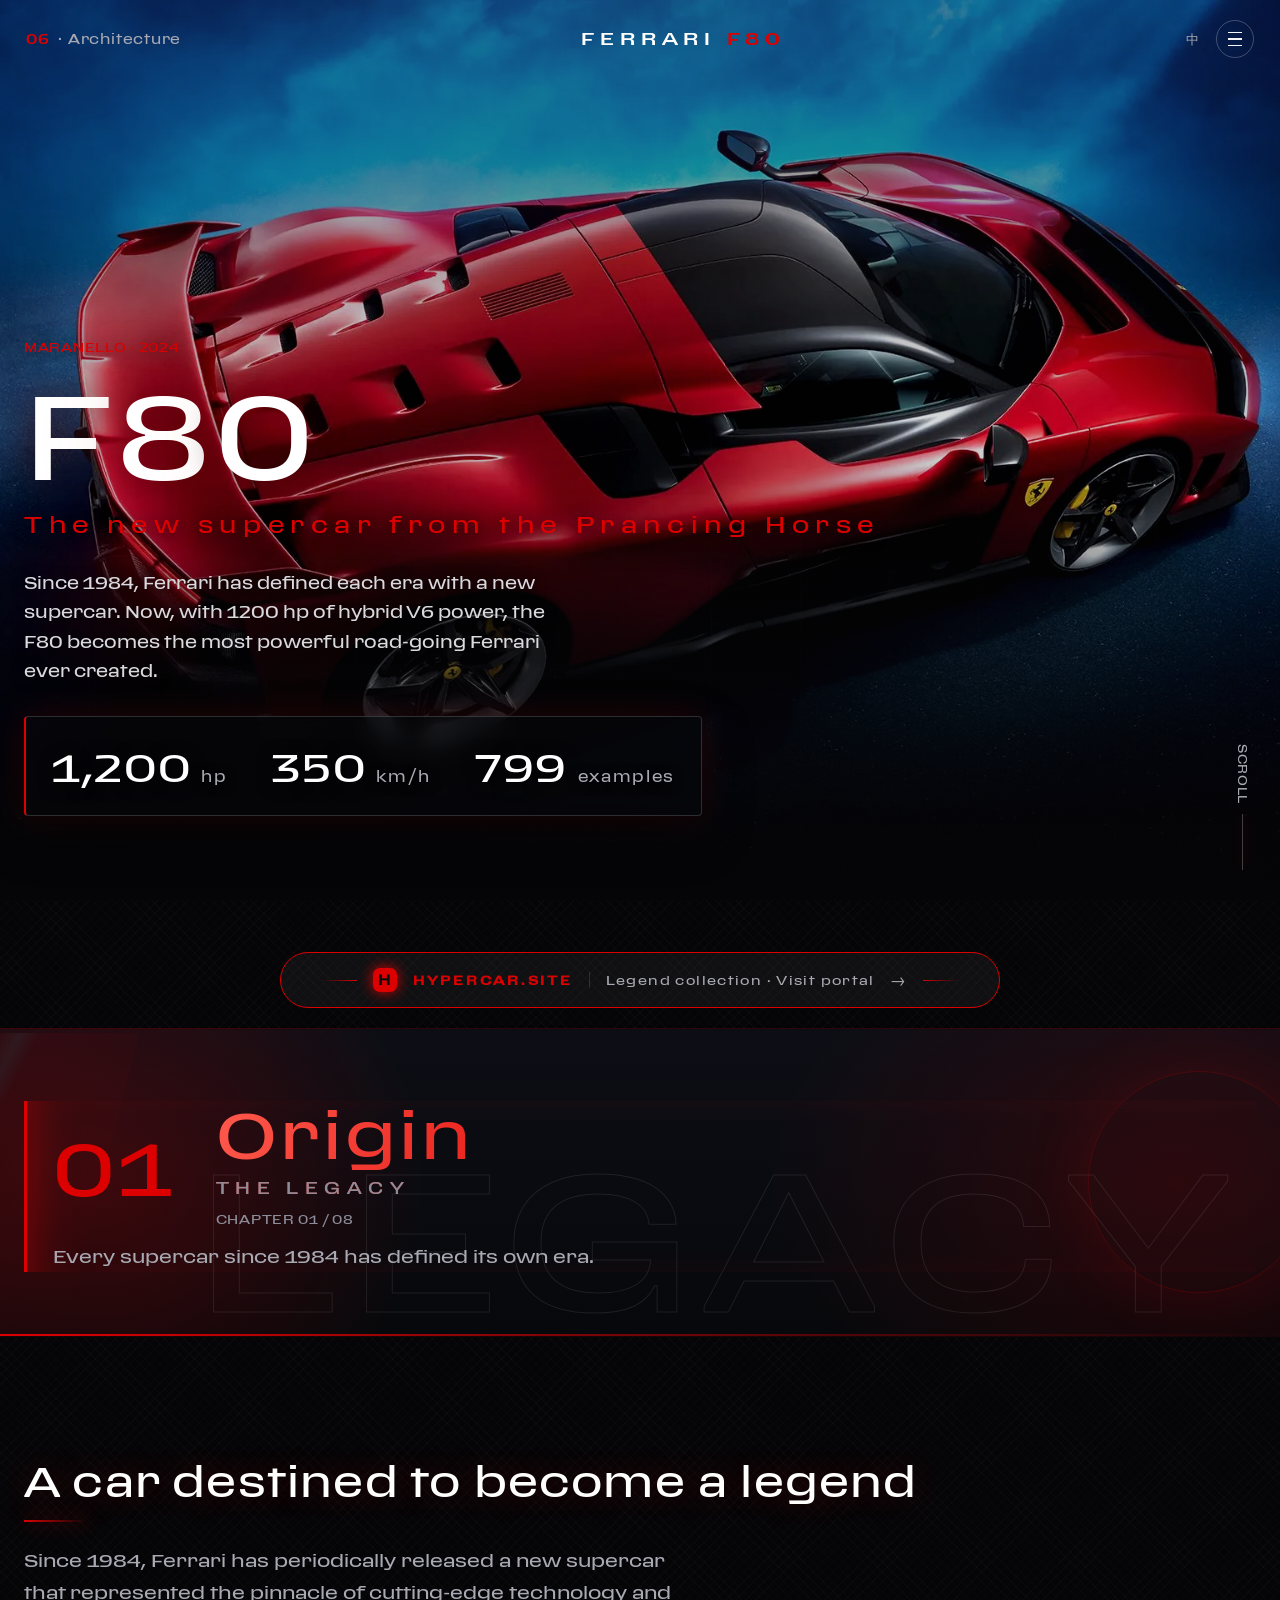
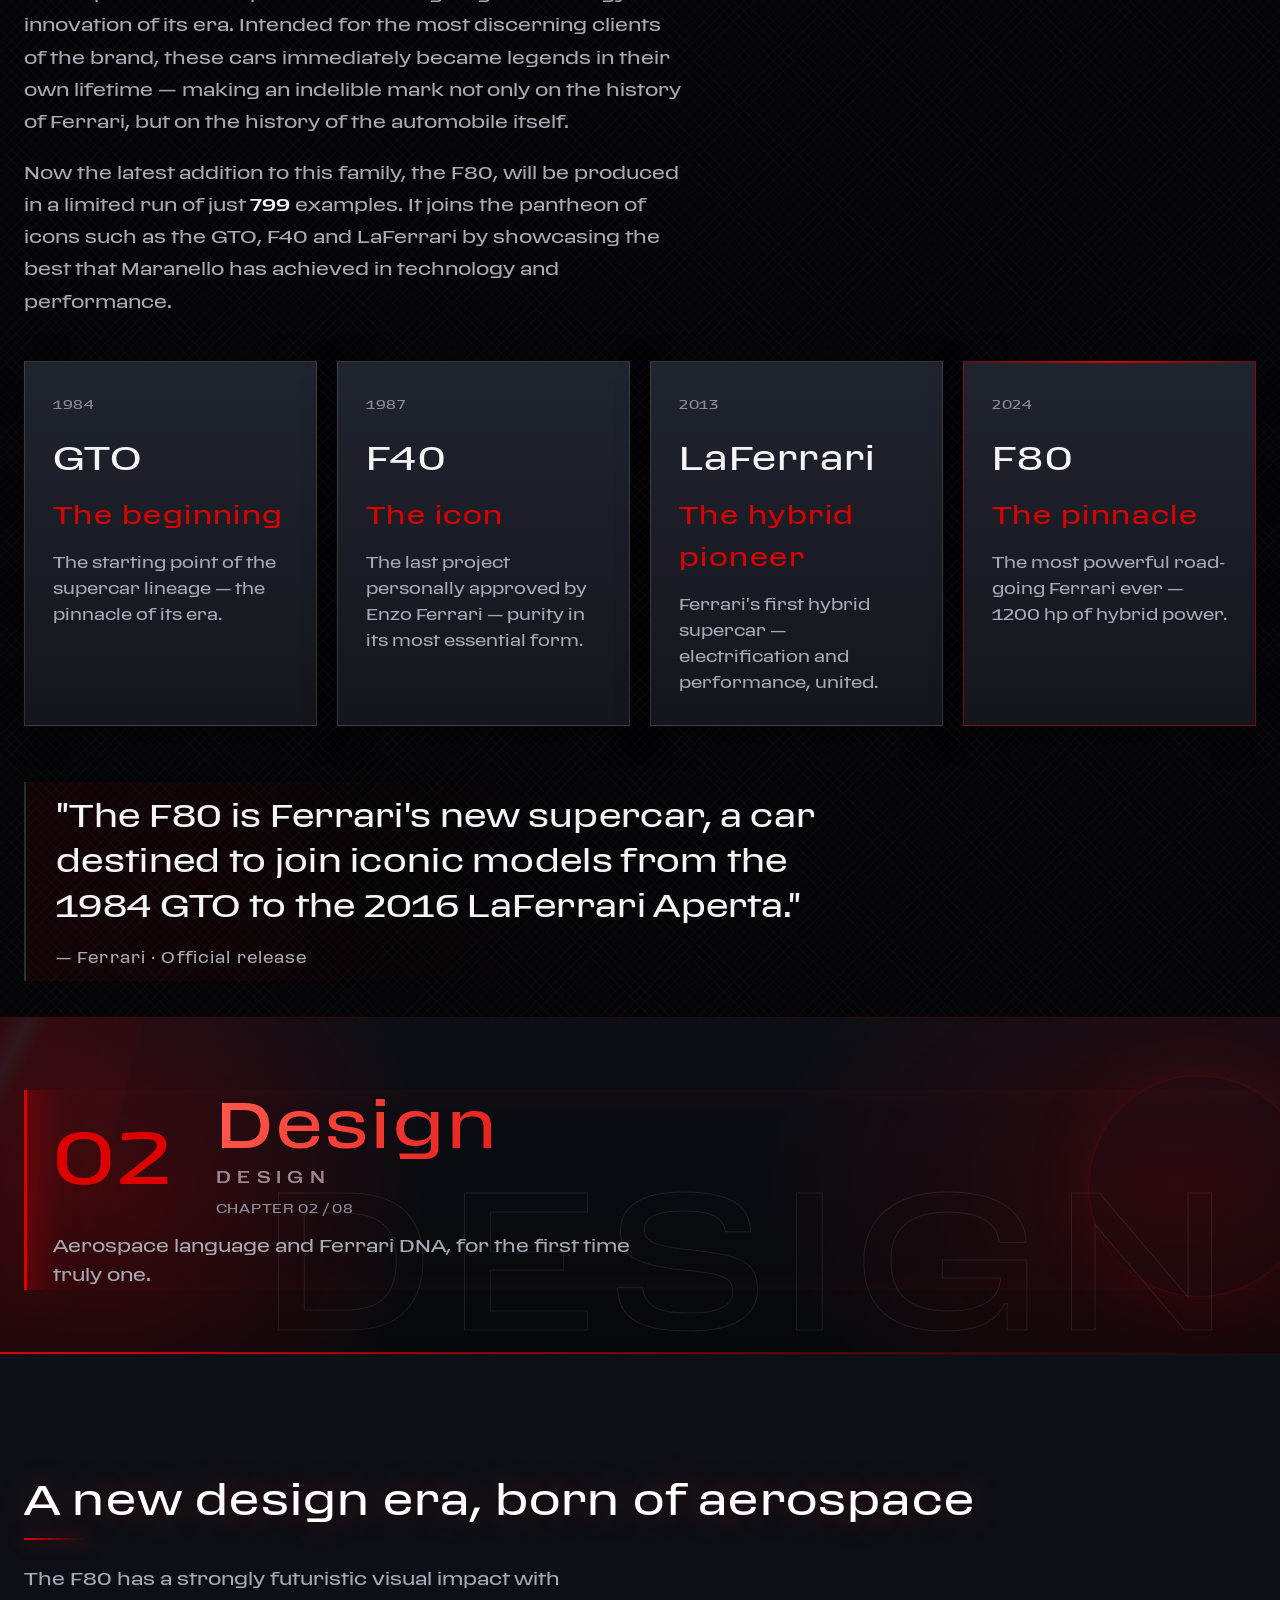
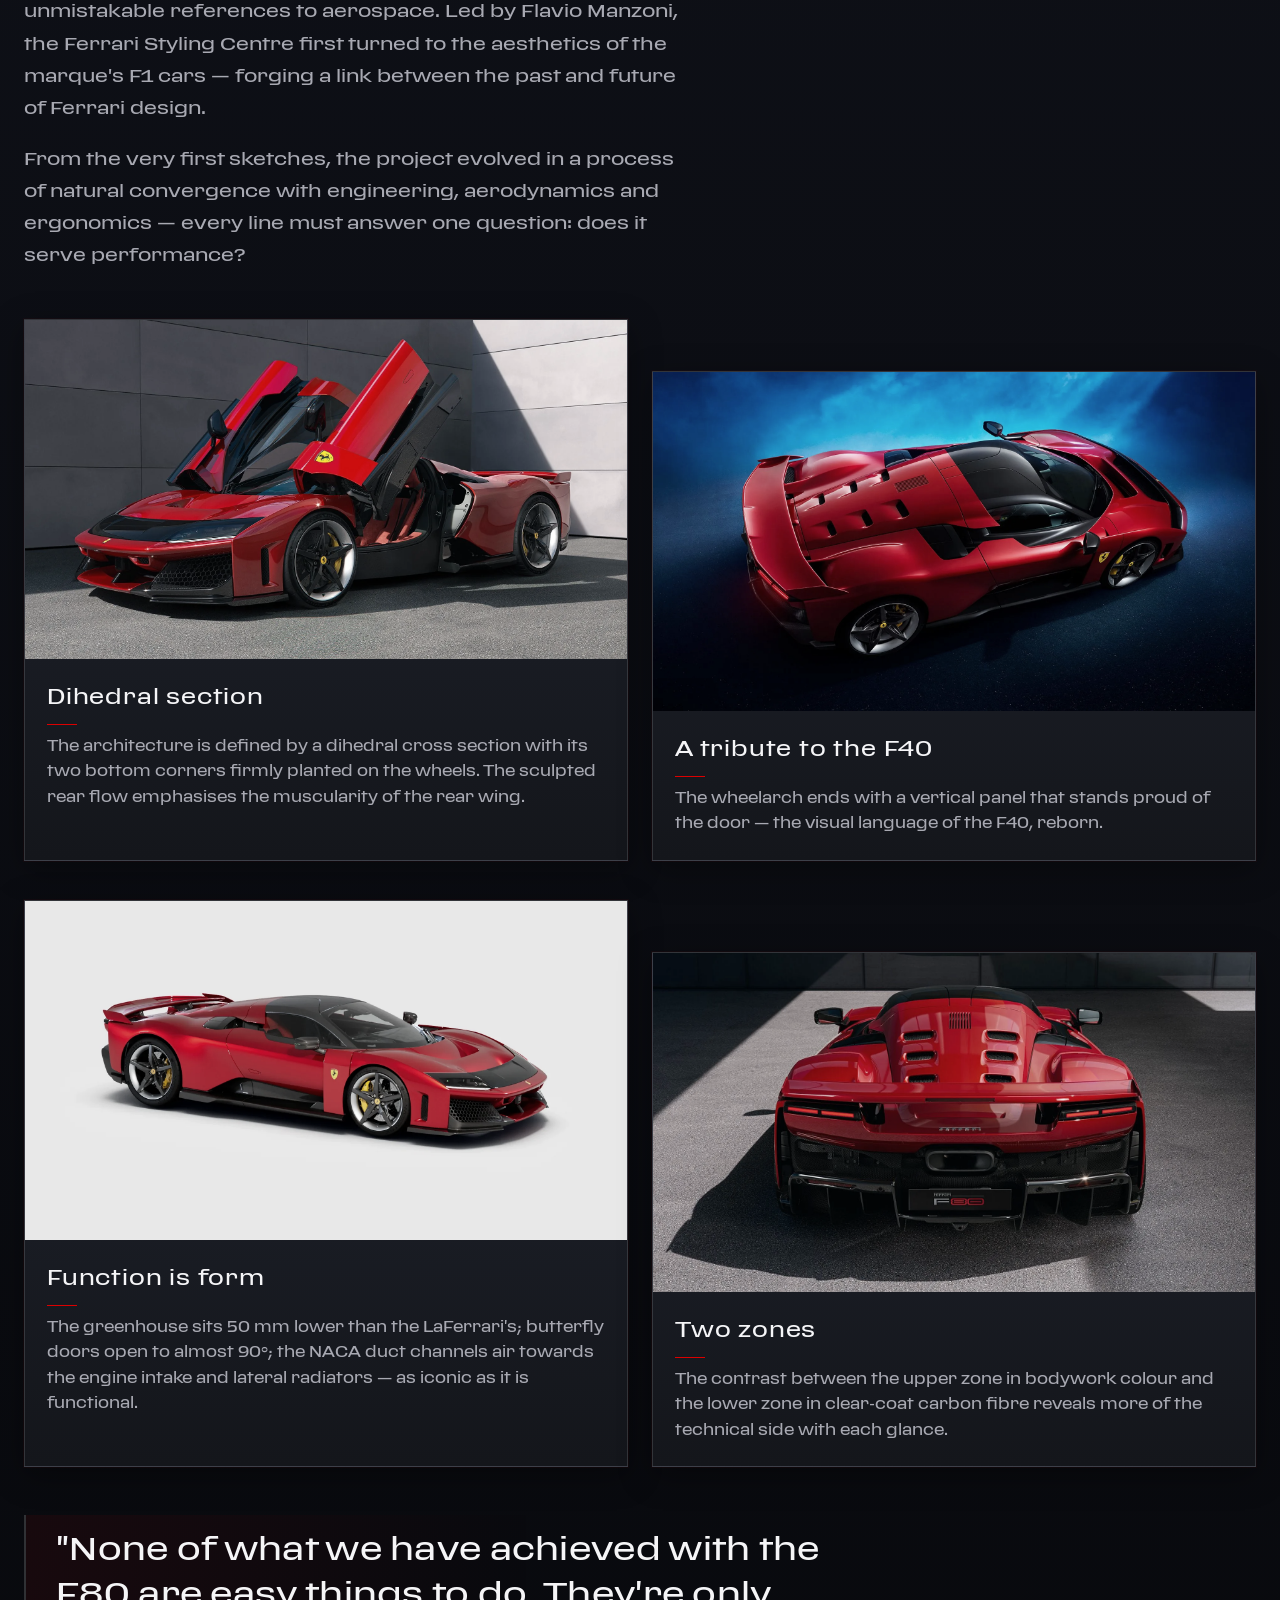
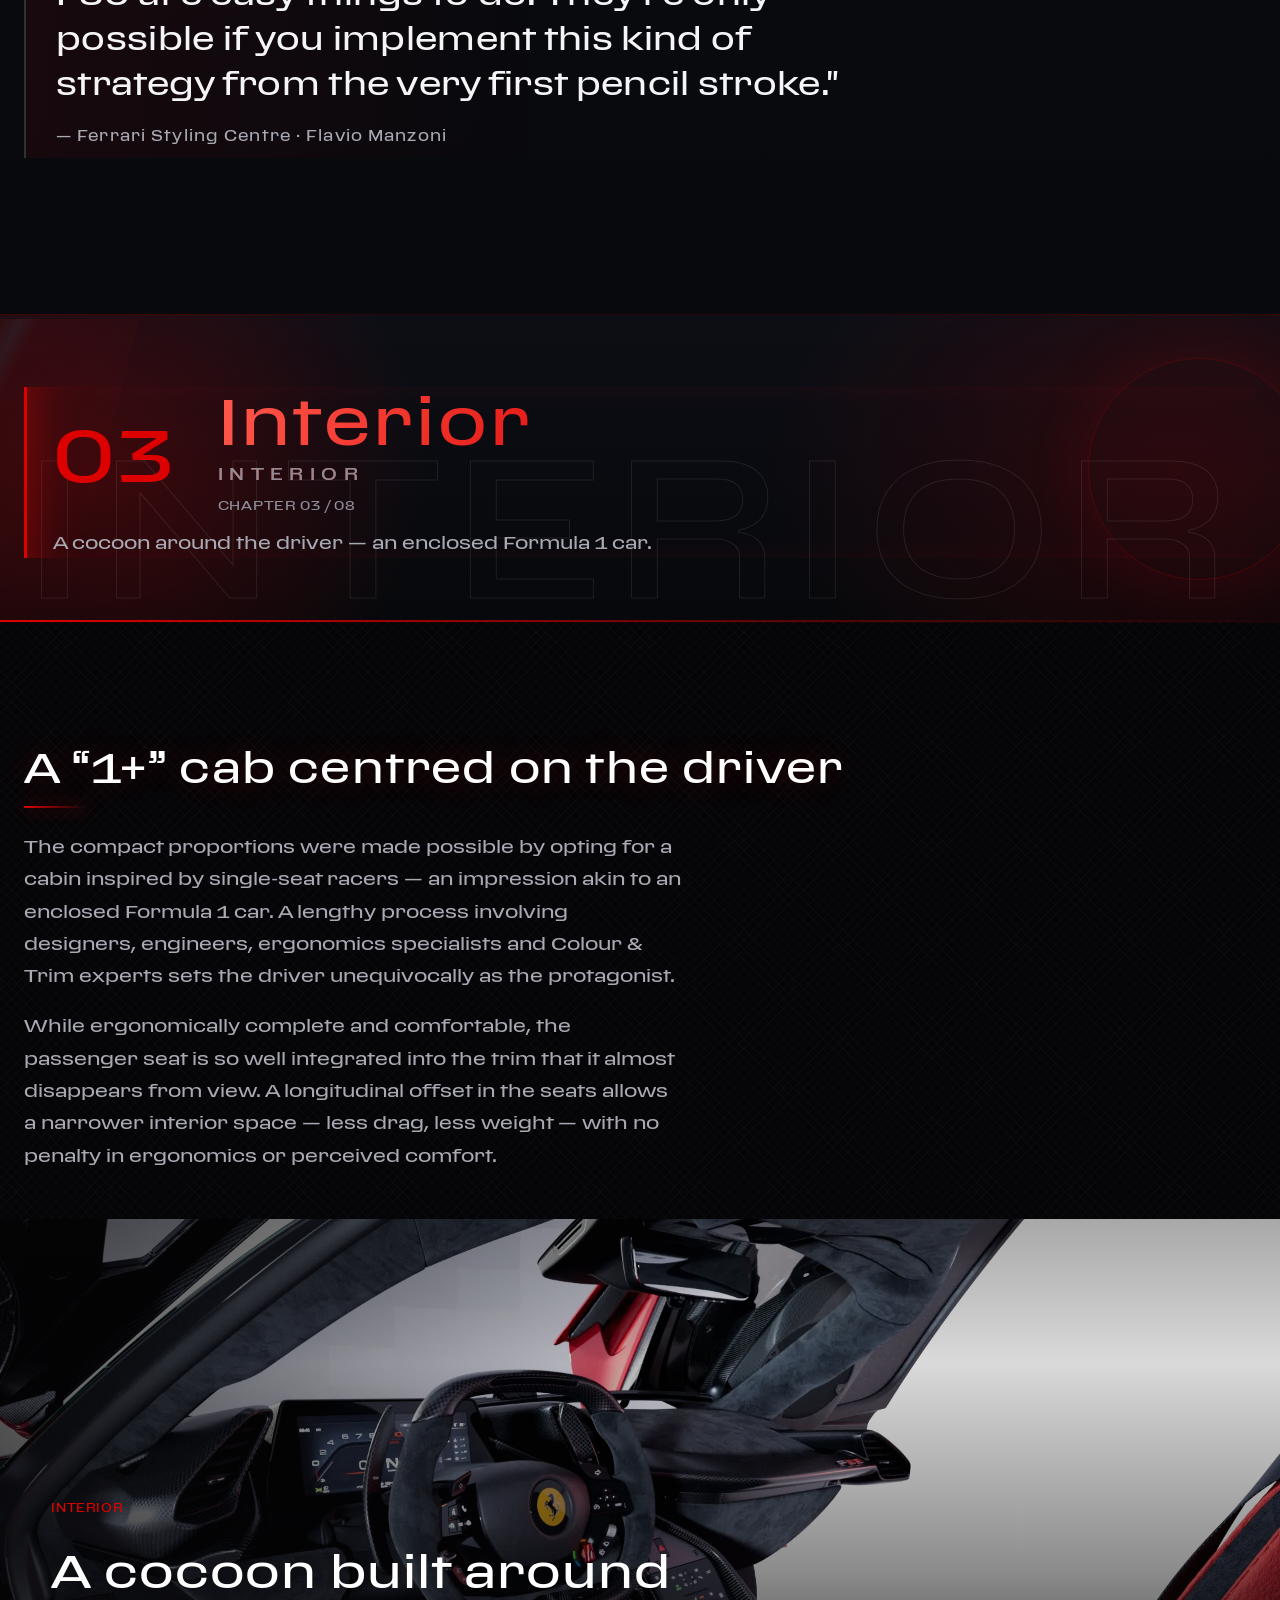
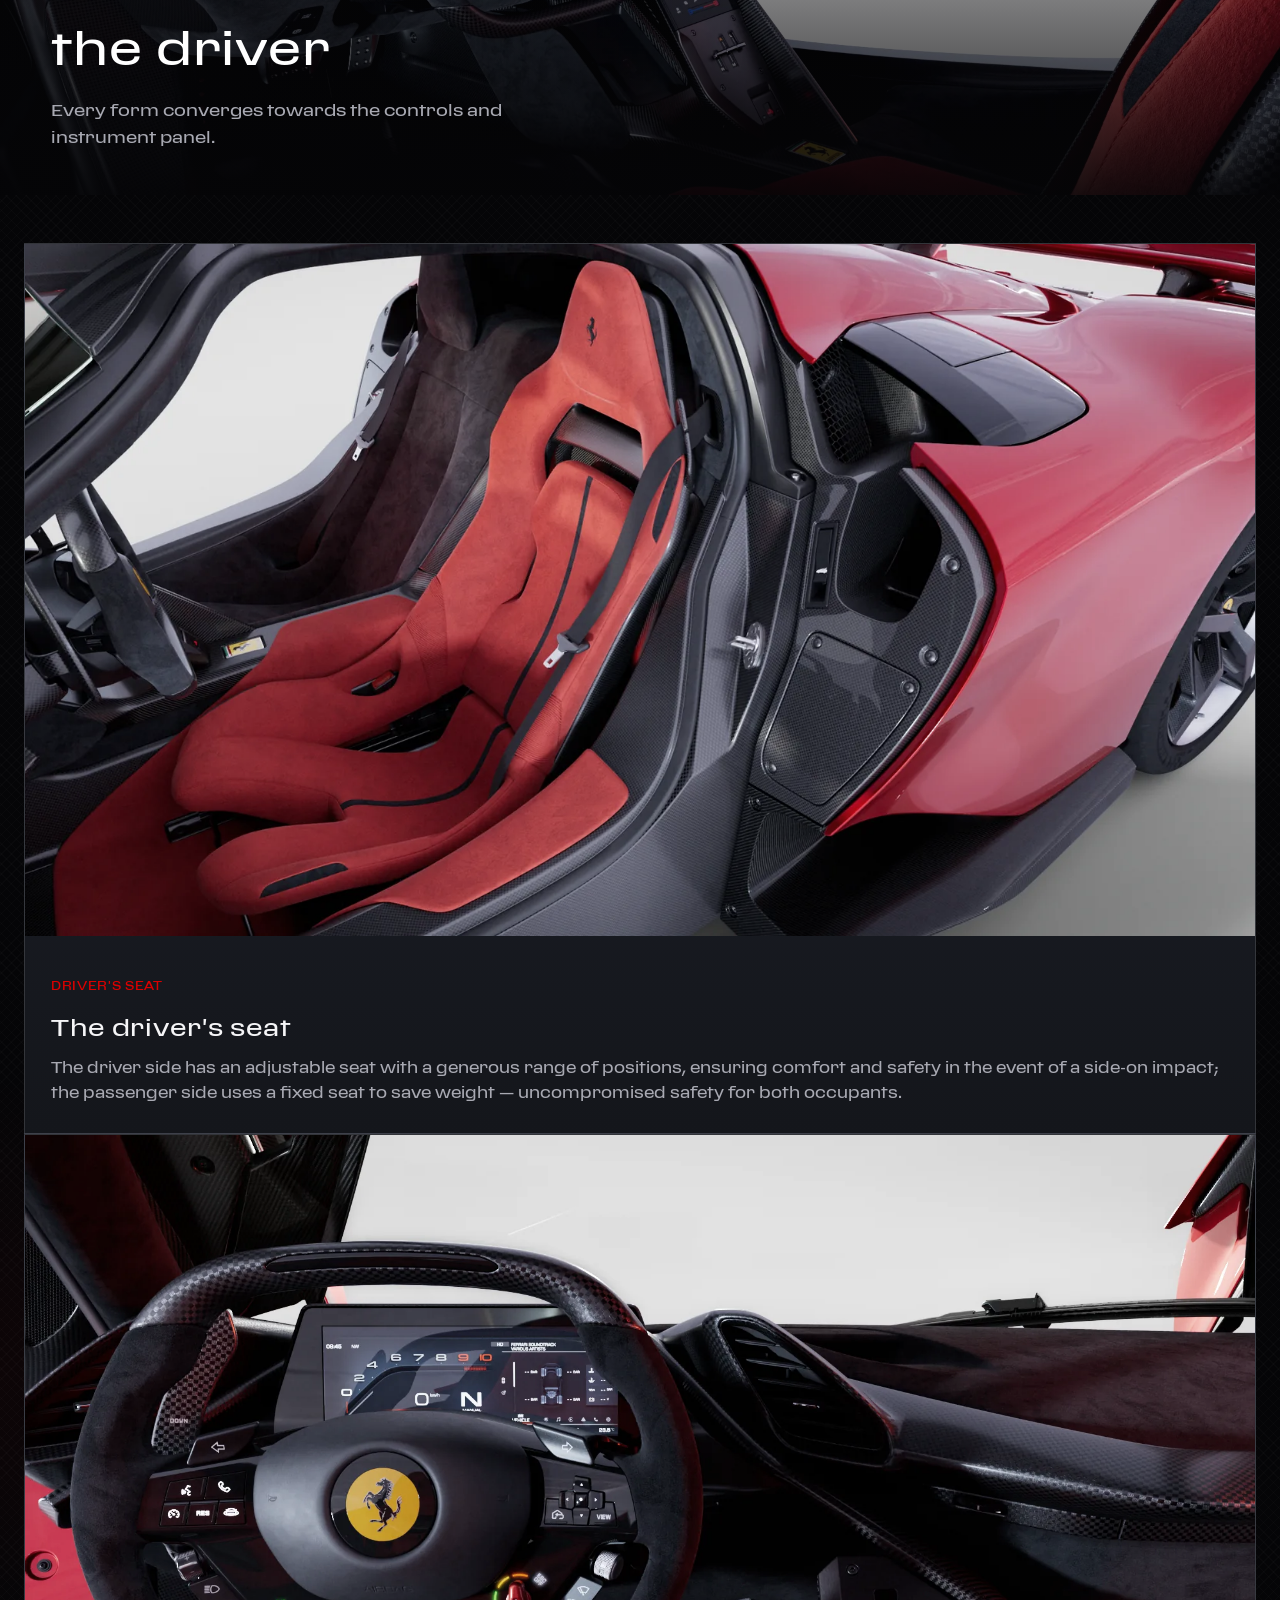
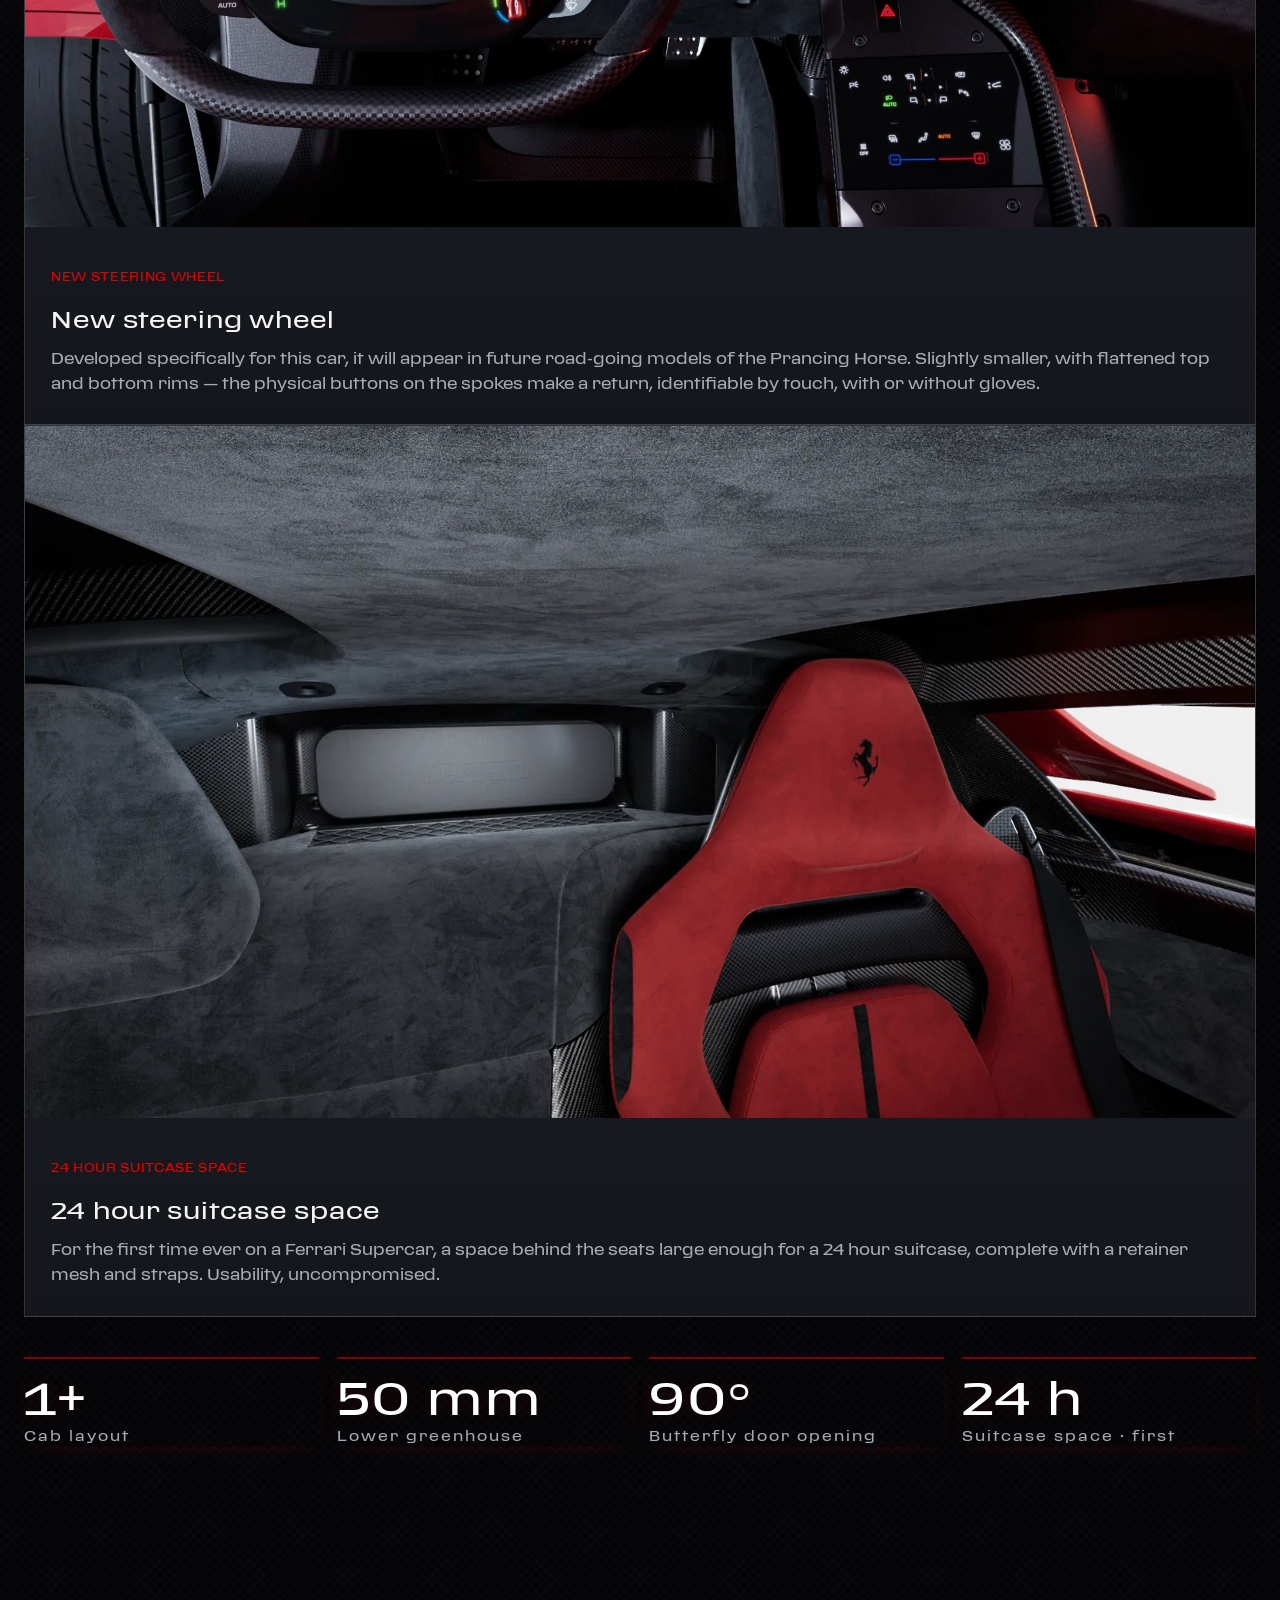
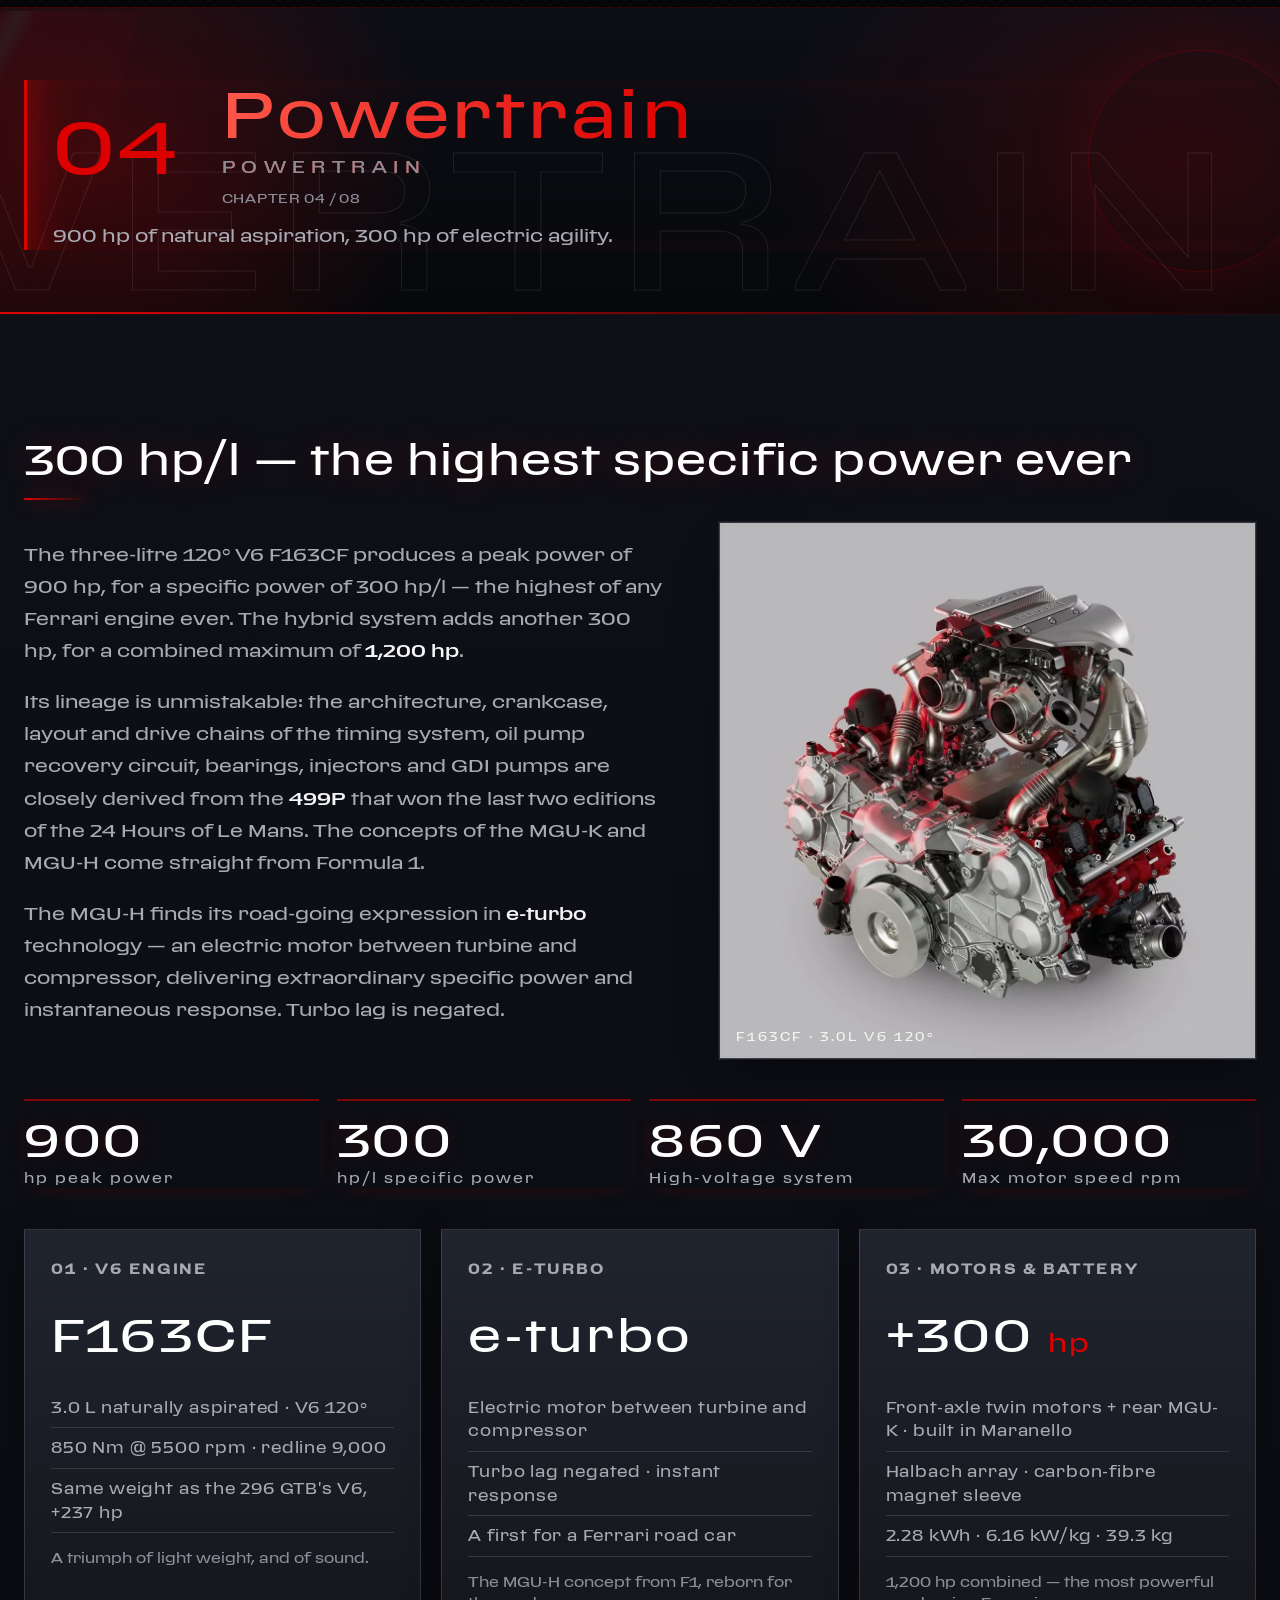
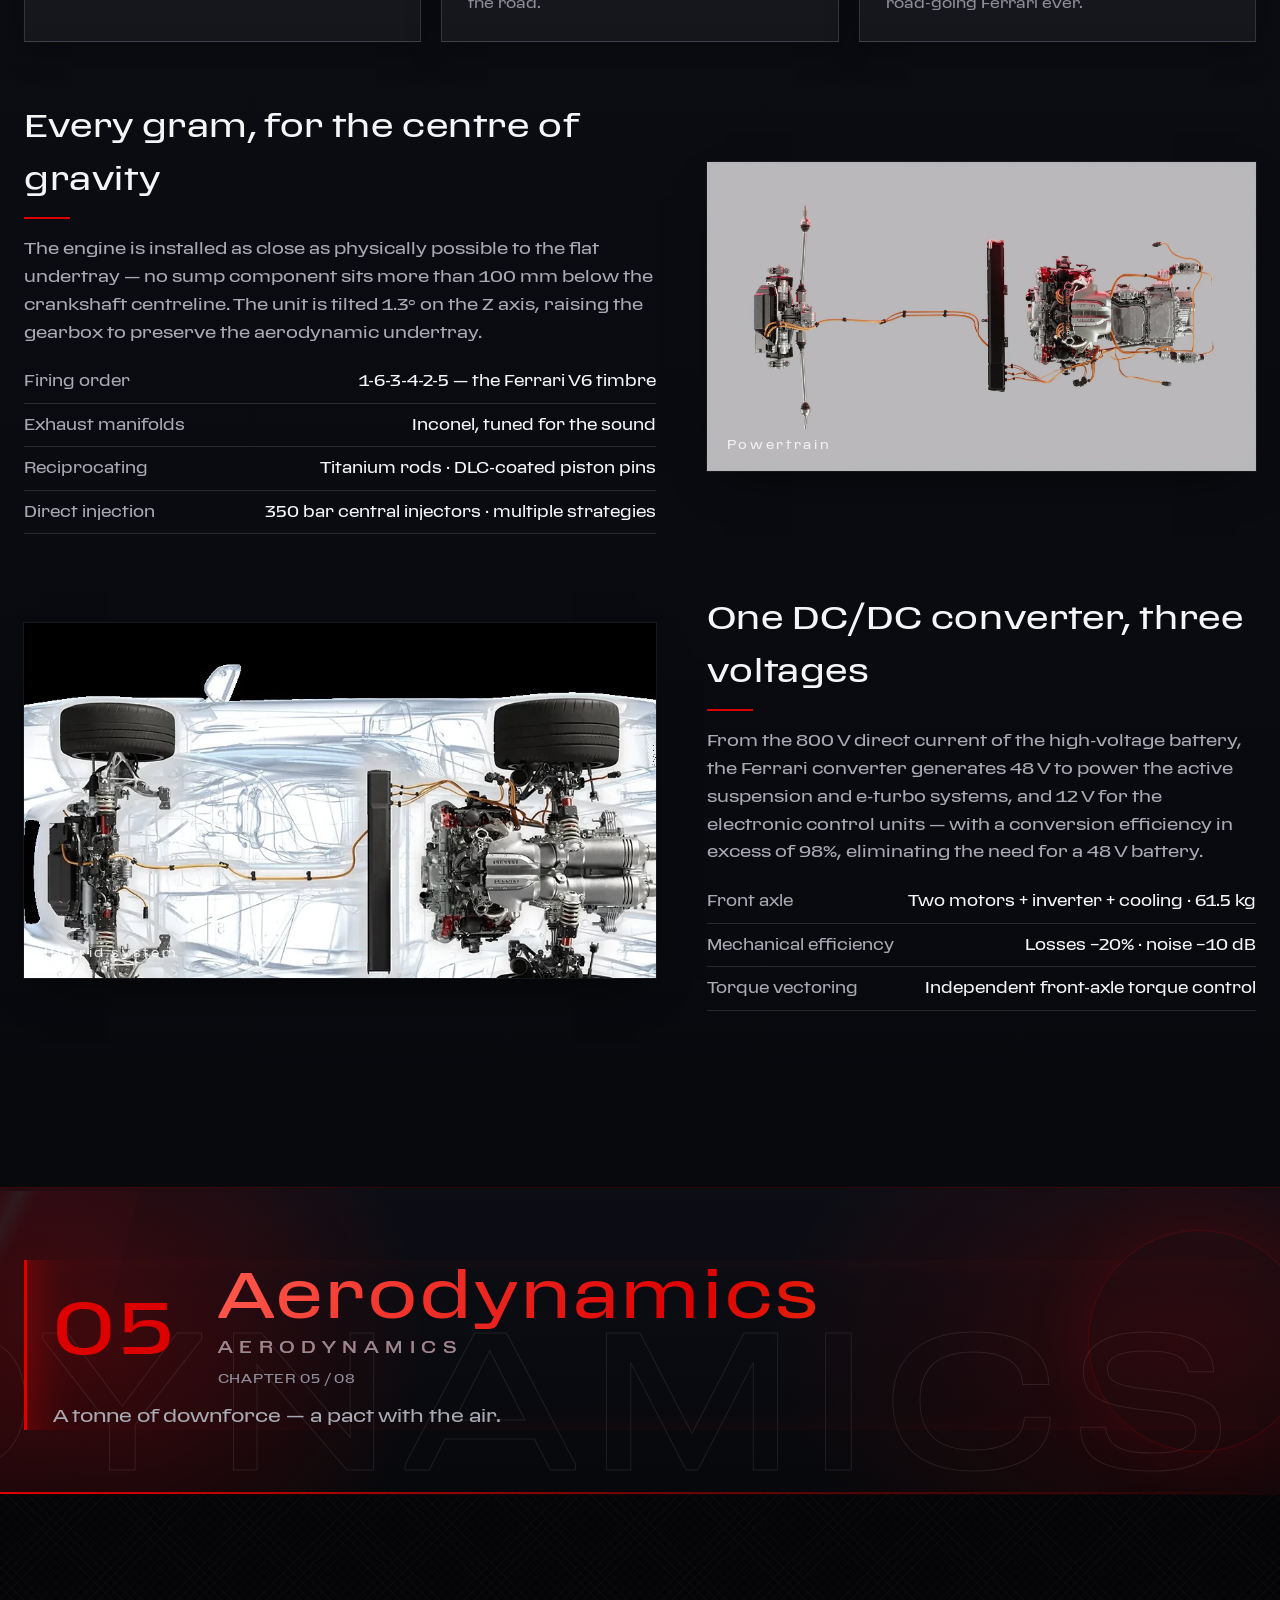
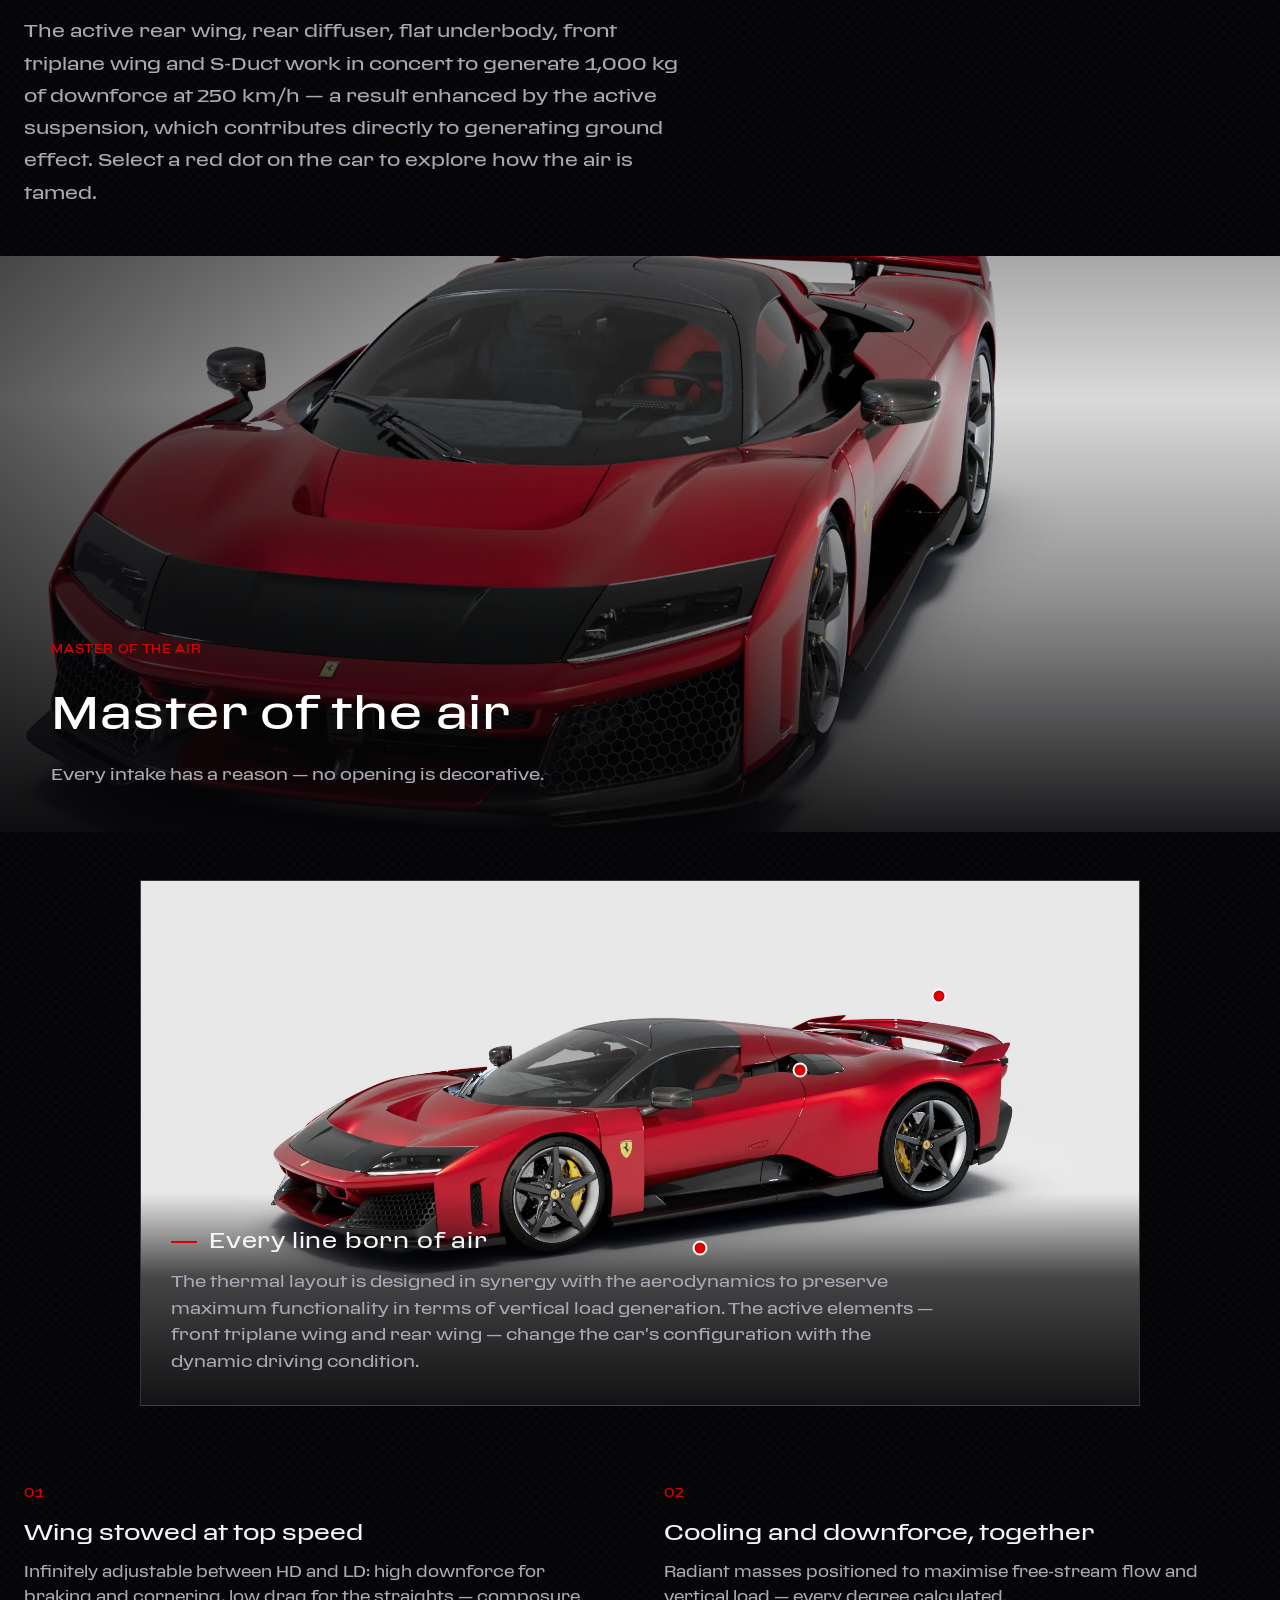
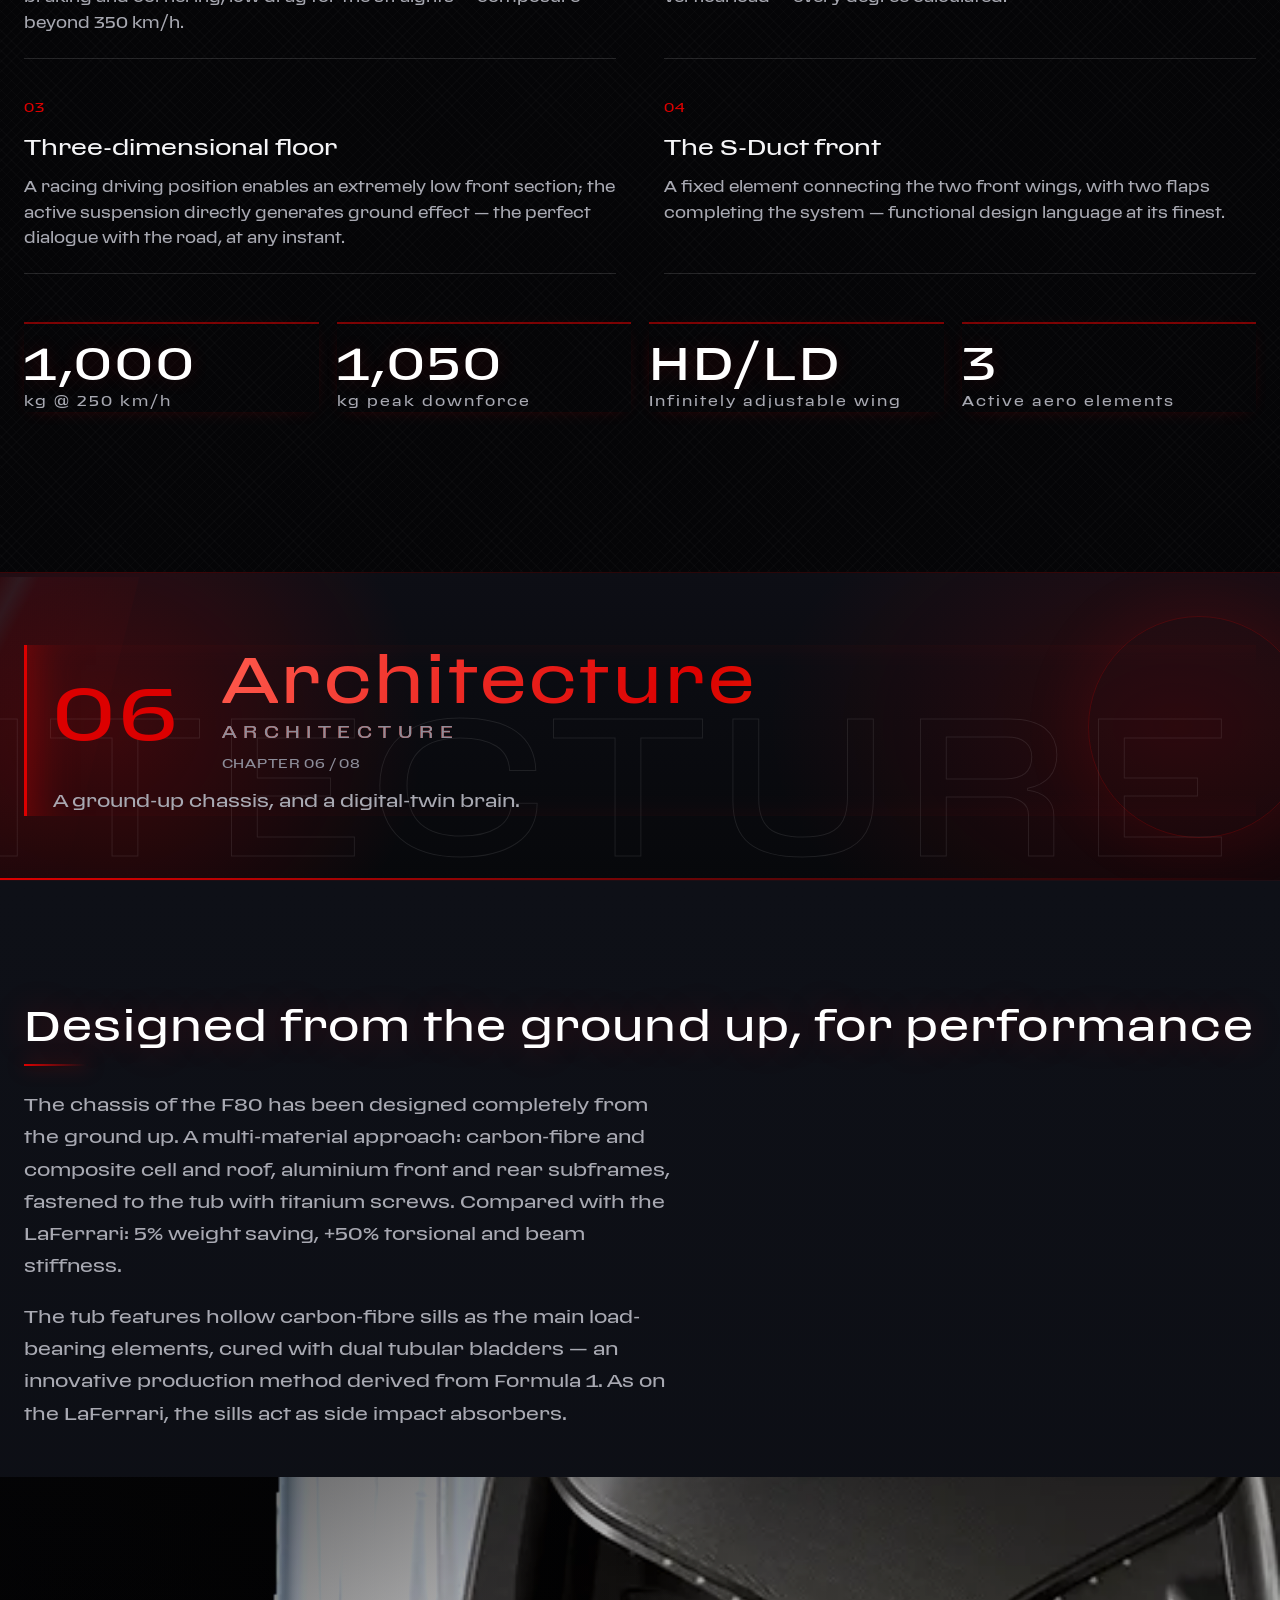
==== commit acef832a: "hero 下方新增 HYPERCAR.SITE 门户跳转条(中英双语) - index.html / en.html: hero 结束后、第一章前插入 portal-bar 胶囊跳转条   (H 徽标" ====
--- a/en.html
+++ b/en.html
@@ -38,12 +38,6 @@
   <nav class="menu-overlay__nav" aria-label="Chapters"></nav>
 </div>
 
-<aside class="index-rail" aria-label="Chapter index">
-  <div class="index-rail__title mono">Index</div>
-  <nav class="index-rail__nav" id="indexNav"></nav>
-  <div class="index-rail__progress"><span class="mono" id="railPct">00%</span></div>
-</aside>
-
 <div class="scroll-gauge" aria-hidden="true">
   <svg viewBox="0 0 44 44"><circle cx="22" cy="22" r="19"/><circle class="sg__bar" cx="22" cy="22" r="19"/></svg>
   <span class="sg__num mono">00</span>
@@ -73,6 +67,18 @@
   </div>
   <div class="hero__scroll mono">SCROLL <span class="hero__line"></span></div>
 </section>
+
+<!-- ============ HYPERCAR PORTAL ============ -->
+<a class="portal-bar" href="https://www.hypercar.site" target="_blank" rel="noopener" aria-label="HYPERCAR.SITE portal">
+  <span class="portal-bar__rule" aria-hidden="true"></span>
+  <span class="portal-bar__badge" aria-hidden="true">H</span>
+  <span class="portal-bar__name">HYPERCAR.SITE</span>
+  <span class="portal-bar__sep" aria-hidden="true"></span>
+  <span class="portal-bar__text">Legend collection · Visit portal</span>
+  <i class="portal-bar__arrow" aria-hidden="true">→</i>
+  <span class="portal-bar__rule portal-bar__rule--r" aria-hidden="true"></span>
+</a>
+
 
 <!-- ============ 01 ORIGIN ============ -->
 <div class="chapter-break" data-ch="01"><span class="chapter-break__watermark" aria-hidden="true">LEGACY</span><div class="wrap"><span class="cb__no mono">01</span><h2 class="cb__name">Origin<span class="cb__en">THE LEGACY</span></h2><span class="cb__meta mono">CHAPTER 01 / 08</span>
@@ -614,8 +620,22 @@
         <p class="footer__portal-kicker mono">MORE LEGENDS</p>
         <p class="footer__portal-title">HYPERCAR<span class="footer__portal-dot">.</span>SITE</p>
         <p class="footer__portal-sub">A collection of legendary hypercars</p>
-        <p class="footer__portal-desc">Bugatti Tourbillon · Ferrari F80 · YANGWANG U9 Xtreme and more —— complete stories of legendary hypercars, all on HYPERCAR.SITE</p>
         <a class="footer__portal-btn mono" href="https://www.hypercar.site" target="_blank" rel="noopener">Visit HYPERCAR.SITE →</a>
+      </div>
+    </div>
+    <div class="footer__contact">
+      <span class="footer__contact-label mono">CONTACT</span>
+      <div class="footer__contact-btns">
+        <a class="sbtn sbtn--bili" href="https://space.bilibili.com/675250962" target="_blank" rel="noopener">
+          <svg viewBox="0 0 24 24" width="22" height="22" fill="currentColor" aria-hidden="true"><path d="M7.1 2.6 8.9.8l2.1 2.1L13.1.8l1.8 1.8-1.7 1.7h2.5c1.9 0 3.4 1.5 3.4 3.4v8.6c0 1.9-1.5 3.4-3.4 3.4H6.3c-1.9 0-3.4-1.5-3.4-3.4V7.7c0-1.9 1.5-3.4 3.4-3.4h2.5L7.1 2.6zM7.6 4.3H6.3c-1.3 0-2.4 1.1-2.4 2.4v8.6c0 1.3 1.1 2.4 2.4 2.4h11.4c1.3 0 2.4-1.1 2.4-2.4V6.7c0-1.3-1.1-2.4-2.4-2.4h-1.3l1.2-1.2-.9-.9-2.2 2.2-2.2-2.2-.9.9 1.2 1.2H7.6z"/><circle cx="9.4" cy="12.6" r="1.5"/><circle cx="14.6" cy="12.6" r="1.5"/></svg>
+          <span class="sbtn__txt"><b>BILIBILI</b><small>@HybridV16 · Bilibili Space</small></span>
+          <i class="sbtn__arrow">→</i>
+        </a>
+        <a class="sbtn sbtn--yt" href="https://www.youtube.com/@HybridV16" target="_blank" rel="noopener">
+          <svg viewBox="0 0 24 24" width="22" height="22" fill="currentColor" aria-hidden="true"><path d="M23.5 7.2s-.2-1.7-.9-2.4c-.9-.9-1.9-.9-2.4-1C16.9 3.5 12 3.5 12 3.5s-4.9 0-8.2.3c-.5.1-1.5.1-2.4 1-.7.7-.9 2.4-.9 2.4S.3 9.2.3 11.2v1.6c0 2 .2 4 .2 4s.2 1.7.9 2.4c.9.9 2.1.9 2.6 1 1.9.2 7.9.3 7.9.3s4.9 0 8.2-.3c.5-.1 1.5-.1 2.4-1 .7-.7.9-2.4.9-2.4s.2-2 .2-4v-1.6c0-2-.2-4-.2-4zM9.7 15.4V8.2l6.4 3.6-6.4 3.6z"/></svg>
+          <span class="sbtn__txt"><b>YOUTUBE</b><small>@HybridV16 · YouTube Channel</small></span>
+          <i class="sbtn__arrow">→</i>
+        </a>
       </div>
     </div>
     <div class="footer__top">
--- a/css/style.css
+++ b/css/style.css
@@ -1592,6 +1592,7 @@
   letter-spacing: 0.22em;
   color: var(--dim);
   margin-top: 14px;
+  margin-bottom: 36px;
 }
 .footer__portal-desc {
   font-size: 14px;
@@ -1928,3 +1929,323 @@
 /* 引言:自左侧进入 */
 .quote { transform: translateX(-46px); }
 .quote.is-in { transform: none; }
+
+/* 横向固定：防止手机左滑出现右侧黑边 */
+html,body{overflow-x:hidden;max-width:100%}
+/* 菜单按钮置顶，确保点击不被任何层拦截 */
+.nav__menu-btn{position:relative;z-index:2}
+/* 导航容器不拦截点击（交互由子元素承接） */
+.nav__inner{pointer-events:none}
+.nav__inner > *{pointer-events:auto}
+
+/* 页脚联系方式（卡片样式） */
+.footer__contact{display:flex;align-items:center;gap:14px;padding:24px 0;border-top:1px solid rgba(255,255,255,.14);border-bottom:1px solid rgba(255,255,255,.14);margin-bottom:26px;flex-wrap:wrap}
+.footer__contact-label{font-size:11px;letter-spacing:.3em;color:rgba(255,255,255,.45);margin-right:6px}
+.footer__contact a{
+  display:inline-flex;align-items:center;gap:11px;
+  border:1px solid rgba(255,255,255,.22);
+  background:rgba(255,255,255,.05);
+  border-radius:6px;
+  padding:13px 28px;
+  font-size:13px;letter-spacing:.22em;color:rgba(255,255,255,.9);
+  text-decoration:none;
+  transition:border-color .3s,background .3s,transform .3s,box-shadow .3s;
+}
+.footer__contact a::before{content:"";width:8px;height:8px;border-radius:50%;background:currentColor;opacity:.9}
+.footer__contact a:hover{transform:translateY(-2px);box-shadow:0 8px 24px rgba(0,0,0,.35)}
+.footer__contact a[href*="bilibili"]:hover{border-color:#00a1d6;background:rgba(0,161,214,.16);color:#fff;box-shadow:0 8px 26px rgba(0,161,214,.28)}
+.footer__contact a[href*="youtube"]:hover{border-color:#ff0033;background:rgba(255,0,51,.14);color:#fff;box-shadow:0 8px 26px rgba(255,0,51,.24)}
+
+/* ===== 联系方式卡片按钮(v3,门户同款) ===== */
+.footer__contact-btns{display:flex;gap:16px;flex-wrap:wrap;margin-left:6px}
+.footer__contact-btns .sbtn{
+  display:inline-flex;align-items:center;gap:13px;
+  padding:13px 20px;min-width:236px;justify-content:flex-start;
+  border:1px solid rgba(255,255,255,.22);border-radius:12px;
+  background:rgba(255,255,255,.05);
+  color:rgba(255,255,255,.92);
+  text-decoration:none;
+  transition:transform .35s ease,border-color .35s,background .35s,box-shadow .45s;
+}
+.footer__contact-btns .sbtn::before{content:none}
+.footer__contact-btns .sbtn svg{flex:none;width:22px;height:22px;opacity:.9;transition:color .3s}
+.footer__contact-btns .sbtn__txt{display:flex;flex-direction:column;align-items:flex-start;gap:2px;flex:1;min-width:0}
+.footer__contact-btns .sbtn__txt b{font-size:13px;letter-spacing:.24em;font-weight:700;line-height:1.2}
+.footer__contact-btns .sbtn__txt small{font-size:10px;letter-spacing:.08em;color:rgba(255,255,255,.5);white-space:nowrap;overflow:hidden;text-overflow:ellipsis;max-width:100%}
+.footer__contact-btns .sbtn__arrow{font-style:normal;font-size:15px;opacity:0;transform:translateX(-7px);transition:opacity .3s,transform .3s}
+.footer__contact-btns .sbtn:hover{transform:translateY(-3px)}
+.footer__contact-btns .sbtn:hover .sbtn__arrow{opacity:1;transform:none}
+.footer__contact-btns .sbtn--bili:hover{border-color:#00a1d6;background:rgba(0,161,214,.14);color:#fff;box-shadow:0 14px 34px -14px rgba(0,161,214,.5)}
+.footer__contact-btns .sbtn--bili:hover svg{color:#00a1d6}
+.footer__contact-btns .sbtn--bili:hover .sbtn__txt small{color:#7fd4ef}
+.footer__contact-btns .sbtn--yt:hover{border-color:#ff0033;background:rgba(255,0,51,.13);color:#fff;box-shadow:0 14px 34px -14px rgba(255,0,51,.5)}
+.footer__contact-btns .sbtn--yt:hover svg{color:#ff4d66}
+.footer__contact-btns .sbtn--yt:hover .sbtn__txt small{color:#ff9aa8}
+@media(max-width:560px){
+  .footer__contact-btns{flex-direction:column;width:100%;margin-left:0}
+  .footer__contact-btns .sbtn{width:100%;min-width:0}
+}
+
+/* ============================================================
+   F80 品牌视觉增强层 v6
+   跃马红 × 碳纤维黑 · 赛车感排版 · 玻璃拟态点缀
+   纯本地资源,不引入任何外部 CDN/字体/图标
+   ============================================================ */
+
+/* ---------- 1. 品牌设计令牌 ---------- */
+:root {
+  --rosso: #dc0000;
+  --rosso-hot: #ff2a1f;
+  --rosso-deep: #7a0000;
+  --rosso-glow: rgba(220, 0, 0, 0.55);
+  --carbon-0: #050507;
+  --carbon-1: #0b0c10;
+  --carbon-2: #14161b;
+  --ink: #f5f5f7;
+  --muted: #a8a9b2;
+  --hairline: rgba(255, 255, 255, 0.12);
+  --shadow-card: 0 18px 50px rgba(0, 0, 0, 0.42);
+  --shadow-red: 0 0 34px rgba(220, 0, 0, 0.16);
+  --glass-bg: rgba(8, 9, 12, 0.55);
+  --glass-line: rgba(255, 255, 255, 0.16);
+  /* 旧令牌重映射到品牌色系,既有规则无需改动 */
+  --bg: var(--carbon-0);
+  --bg2: var(--carbon-1);
+  --panel: var(--carbon-2);
+  --red: var(--rosso);
+  --txt: var(--ink);
+  --dim: var(--muted);
+}
+
+/* ---------- 2. 页面质感:碳纤维斜纹 + 暗红氛围光 ---------- */
+body {
+  background:
+    radial-gradient(1100px 560px at 88% -10%, rgba(220, 0, 0, 0.07), transparent 62%),
+    radial-gradient(900px 520px at -12% 32%, rgba(220, 0, 0, 0.05), transparent 58%),
+    repeating-linear-gradient(45deg, rgba(255, 255, 255, 0.014) 0 1px, transparent 1px 7px),
+    repeating-linear-gradient(-45deg, rgba(255, 255, 255, 0.014) 0 1px, transparent 1px 7px),
+    var(--carbon-0);
+  /* 注意:不用 background-attachment: fixed —— 固定背景在滚动时整屏重绘,是卡顿主因 */
+}
+
+/* ---------- 3. 排版层级:统一字距/行高/强调色 ---------- */
+.sec-title { letter-spacing: 0.03em; }
+.sec-title b, .sec-title strong { color: var(--rosso); font-weight: 500; }
+.sec-title::after { box-shadow: 0 0 18px rgba(220, 0, 0, 0.7); }
+.cb__name { letter-spacing: 0.05em; }
+.mono { letter-spacing: 0.06em; }
+
+/* ---------- 4. HERO:速度与力量感 ---------- */
+/* 斜向赛道扫光(缓慢流动)
+   用 transform: translateX 合成器动画代替 background-position,
+   避免每帧重绘大区域导致卡顿 */
+.hero__media::before {
+  content: '';
+  position: absolute;
+  inset: 0;
+  z-index: 1;
+  pointer-events: none;
+  background:
+    linear-gradient(115deg, transparent 25%, rgba(220, 0, 0, 0.16) 43%, rgba(255, 255, 255, 0.09) 52%, transparent 75%);
+  background-size: 55% 100%;
+  background-repeat: no-repeat;
+  transform: translateX(-140%);
+  will-change: transform;
+  animation: heroSweep 9s var(--ease) infinite;
+}
+@keyframes heroSweep {
+  0% { transform: translateX(-140%); }
+  55%, 100% { transform: translateX(240%); }
+}
+/* 速度线(低透明细腻网格) */
+.hero__media::after {
+  content: '';
+  position: absolute;
+  inset: 0;
+  z-index: 1;
+  pointer-events: none;
+  background: repeating-linear-gradient(90deg, transparent 0 88px, rgba(255, 255, 255, 0.03) 88px 89px);
+  -webkit-mask-image: linear-gradient(to bottom, transparent 18%, #000 100%);
+  mask-image: linear-gradient(to bottom, transparent 18%, #000 100%);
+  opacity: 0.6;
+}
+/* 遮罩置顶,保证文字可读 */
+.hero__veil {
+  z-index: 2;
+  background:
+    radial-gradient(120% 90% at 50% 112%, rgba(5, 5, 7, 0.94) 0%, rgba(5, 5, 7, 0.55) 45%, rgba(5, 5, 7, 0.16) 75%, rgba(5, 5, 7, 0.38) 100%),
+    linear-gradient(to top, var(--bg) 0%, rgba(5, 5, 7, 0.3) 20%, transparent 44%),
+    radial-gradient(90% 55% at 50% 0%, rgba(220, 0, 0, 0.09) 0%, transparent 70%);
+}
+/* 标题红色辉光 + 凌厉字距 */
+.hero__title {
+  letter-spacing: 0.045em;
+  text-shadow: 0 3px 34px rgba(0, 0, 0, 0.65), 0 0 90px rgba(220, 0, 0, 0.32), 0 0 30px rgba(220, 0, 0, 0.18);
+}
+.hero__kicker { text-shadow: 0 2px 18px rgba(0, 0, 0, 0.7), 0 0 24px rgba(220, 0, 0, 0.45); }
+/* 数据面板:克制玻璃拟态 + 红色点缀线 */
+.hero__specs {
+  display: inline-flex;
+  align-items: center;
+  gap: clamp(26px, 4vw, 44px);
+  padding: 16px 26px;
+  background: var(--glass-bg);
+  -webkit-backdrop-filter: blur(10px);
+  backdrop-filter: blur(10px);
+  border: 1px solid var(--glass-line);
+  border-left: 2px solid var(--rosso);
+  border-radius: 4px;
+  box-shadow: var(--shadow-card), var(--shadow-red);
+  position: relative;
+}
+.hero__specs span { letter-spacing: 0.12em; }
+/* 滚动提示红线强化 */
+.hero__line { box-shadow: 0 0 12px rgba(220, 0, 0, 0.45); }
+
+/* ---------- 5. 卡片/按钮/数据区:统一浮起 + 红色描边 ---------- */
+.hcard, .dcard, .ptcard, .modecard, .webcard, .bigstats__item {
+  transition: transform 0.4s var(--ease), border-color 0.4s, box-shadow 0.4s;
+}
+.hcard:hover, .dcard:hover, .ptcard:hover, .modecard:hover, .webcard:hover {
+  transform: translateY(-5px);
+  border-color: rgba(220, 0, 0, 0.5);
+  box-shadow: inset 3px 0 0 0 rgba(220, 0, 0, 0.55), 0 20px 44px rgba(0, 0, 0, 0.45), 0 0 28px rgba(220, 0, 0, 0.1);
+}
+.hcard:active, .dcard:active, .ptcard:active, .modecard:active, .webcard:active {
+  transform: translateY(-2px) scale(0.99);
+}
+.bigstats__item:hover {
+  transform: translateY(-4px);
+  box-shadow: inset 3px 0 0 0 rgba(220, 0, 0, 0.5), 0 16px 36px rgba(0, 0, 0, 0.4), 0 0 24px rgba(220, 0, 0, 0.08);
+}
+/* 数据行/列表项 hover 红色左线 */
+.accel__item { border-left-color: rgba(255, 255, 255, 0.13); transition: border-color 0.3s, transform 0.35s var(--ease); }
+.accel__item:hover { border-left-color: var(--rosso); }
+.spec-table__row { transition: background 0.3s; }
+/* 规格表当前行左侧红点 */
+.spec-table__row b { transition: color 0.3s; }
+.spec-table__row:hover b { color: #fff; }
+/* 引言强化 */
+.quote { border-color: rgba(255, 255, 255, 0.16); }
+.quote:hover { border-color: var(--rosso); box-shadow: -18px 0 34px -22px rgba(220, 0, 0, 0.45), 0 0 30px rgba(220, 0, 0, 0.07); }
+/* 主按钮红色辉光反馈 */
+.conclusion__btn { box-shadow: 0 12px 34px -12px rgba(220, 0, 0, 0.4); }
+.conclusion__btn:hover { box-shadow: 0 16px 44px -10px rgba(220, 0, 0, 0.55); }
+.conclusion__btn:active { transform: translateY(0) scale(0.98); }
+.conclusion__btn--ghost { box-shadow: none; }
+/* footer portal 卡片微光 */
+.footer__portal { box-shadow: var(--shadow-card); }
+.footer__portal:hover { border-color: rgba(220, 0, 0, 0.4); box-shadow: 0 24px 56px rgba(0, 0, 0, 0.5), 0 0 34px rgba(220, 0, 0, 0.1); }
+/* 键盘可达性:清晰红色焦点环 */
+a:focus-visible, button:focus-visible {
+  outline: 2px solid var(--rosso);
+  outline-offset: 3px;
+  border-radius: 2px;
+}
+/* 链接 hover 统一 */
+.lang-btn:hover, .footer__links a:hover, .index-rail__nav a:hover { color: var(--rosso); }
+.footer__links a { transition: color 0.3s; }
+.lang-btn { transition: color 0.3s, border-color 0.3s; }
+
+/* ---------- 6. 响应式补充 ---------- */
+@media (max-width: 1080px) {
+  .hero__specs { padding: 14px 20px; gap: clamp(20px, 3vw, 34px); }
+}
+@media (max-width: 860px) {
+  .hero__specs { flex-wrap: wrap; row-gap: 12px; }
+  .nav__now {
+    display: inline-block;
+    max-width: 38vw;
+    overflow: hidden;
+    text-overflow: ellipsis;
+    white-space: nowrap;
+    vertical-align: bottom;
+  }
+  .menu-overlay__nav { gap: 14px; }
+}
+@media (max-width: 640px) {
+  .hero__content { padding-bottom: 64px; }
+  .hero__specs { padding: 12px 16px; gap: 14px 22px; }
+  .hero__specs b { font-size: 24px; }
+  .hero__scroll { right: 18px; bottom: 22px; }
+  .section { padding: 72px 0; }
+  .wrap { width: min(1280px, calc(100% - 36px)); }
+  .media-row__img img { height: auto; }
+  .final-stats__item b { font-size: 34px; }
+  .footer__top { flex-direction: column; align-items: flex-start; gap: 16px; }
+  .footer__links { flex-wrap: wrap; gap: 14px; }
+  .webcards { gap: 14px; }
+}
+
+/* ---------- 7. reduced-motion 降级补充 ---------- */
+@media (prefers-reduced-motion: reduce) {
+  .hero__media::before { animation: none; opacity: 0; }
+  .hero__media::after { opacity: 0; }
+  .hero__specs { backdrop-filter: none; -webkit-backdrop-filter: none; }
+  .reveal, .reveal--left, .reveal--right { transition-delay: 0s !important; }
+  html { scroll-behavior: auto !important; }
+}
+/* ---------- HYPERCAR 门户跳转 ---------- */
+.portal-bar {
+  display: flex;
+  align-items: center;
+  gap: 16px;
+  width: fit-content;
+  max-width: calc(100% - 48px);
+  margin: 52px auto 20px;
+  padding: 15px 40px;
+  border: 1.5px solid var(--accent, var(--blue-lux, var(--red, var(--gold))));
+  border-radius: 999px;
+  background: rgba(255, 255, 255, 0.045);
+  color: var(--ink-dim, var(--dim));
+  font-family: var(--font-mono, var(--mono));
+  font-size: 11.5px;
+  letter-spacing: 0.2em;
+  text-decoration: none;
+  transition: border-color .35s, color .35s, background .35s, transform .35s;
+}
+.portal-bar:hover { transform: translateY(-2px); background: rgba(255, 255, 255, 0.09); }
+.portal-bar__rule {
+  width: 36px;
+  height: 1px;
+  flex: none;
+  background: linear-gradient(90deg, transparent, var(--accent, var(--blue-lux, var(--red, var(--gold)))));
+}
+.portal-bar__rule--r { background: linear-gradient(90deg, var(--accent, var(--blue-lux, var(--red, var(--gold)))), transparent); }
+.portal-bar__badge {
+  width: 24px;
+  height: 24px;
+  border-radius: 7px;
+  flex: none;
+  display: grid;
+  place-items: center;
+  background: var(--accent, var(--blue-lux, var(--red, var(--gold))));
+  color: #0b0b0e;
+  font-size: 13px;
+  font-weight: 700;
+  box-shadow: 0 0 14px var(--accent, var(--blue-lux, var(--red, var(--gold))));
+}
+.portal-bar__name {
+  color: var(--accent, var(--blue-lux, var(--red, var(--gold))));
+  font-weight: 700;
+  letter-spacing: 0.24em;
+  white-space: nowrap;
+}
+.portal-bar__sep {
+  width: 1px;
+  height: 16px;
+  flex: none;
+  background: var(--line);
+}
+.portal-bar__text {
+  color: var(--ink-dim, var(--dim));
+  letter-spacing: 0.12em;
+  white-space: nowrap;
+}
+.portal-bar__arrow { font-style: normal; transition: transform .35s; }
+.portal-bar:hover .portal-bar__arrow { transform: translateX(4px); }
+@media (max-width: 720px) {
+  .portal-bar { flex-wrap: wrap; justify-content: center; text-align: center; margin: 30px 20px 14px; padding: 13px 26px; gap: 12px; }
+  .portal-bar__rule { display: none; }
+  .portal-bar__text { white-space: normal; }
+}
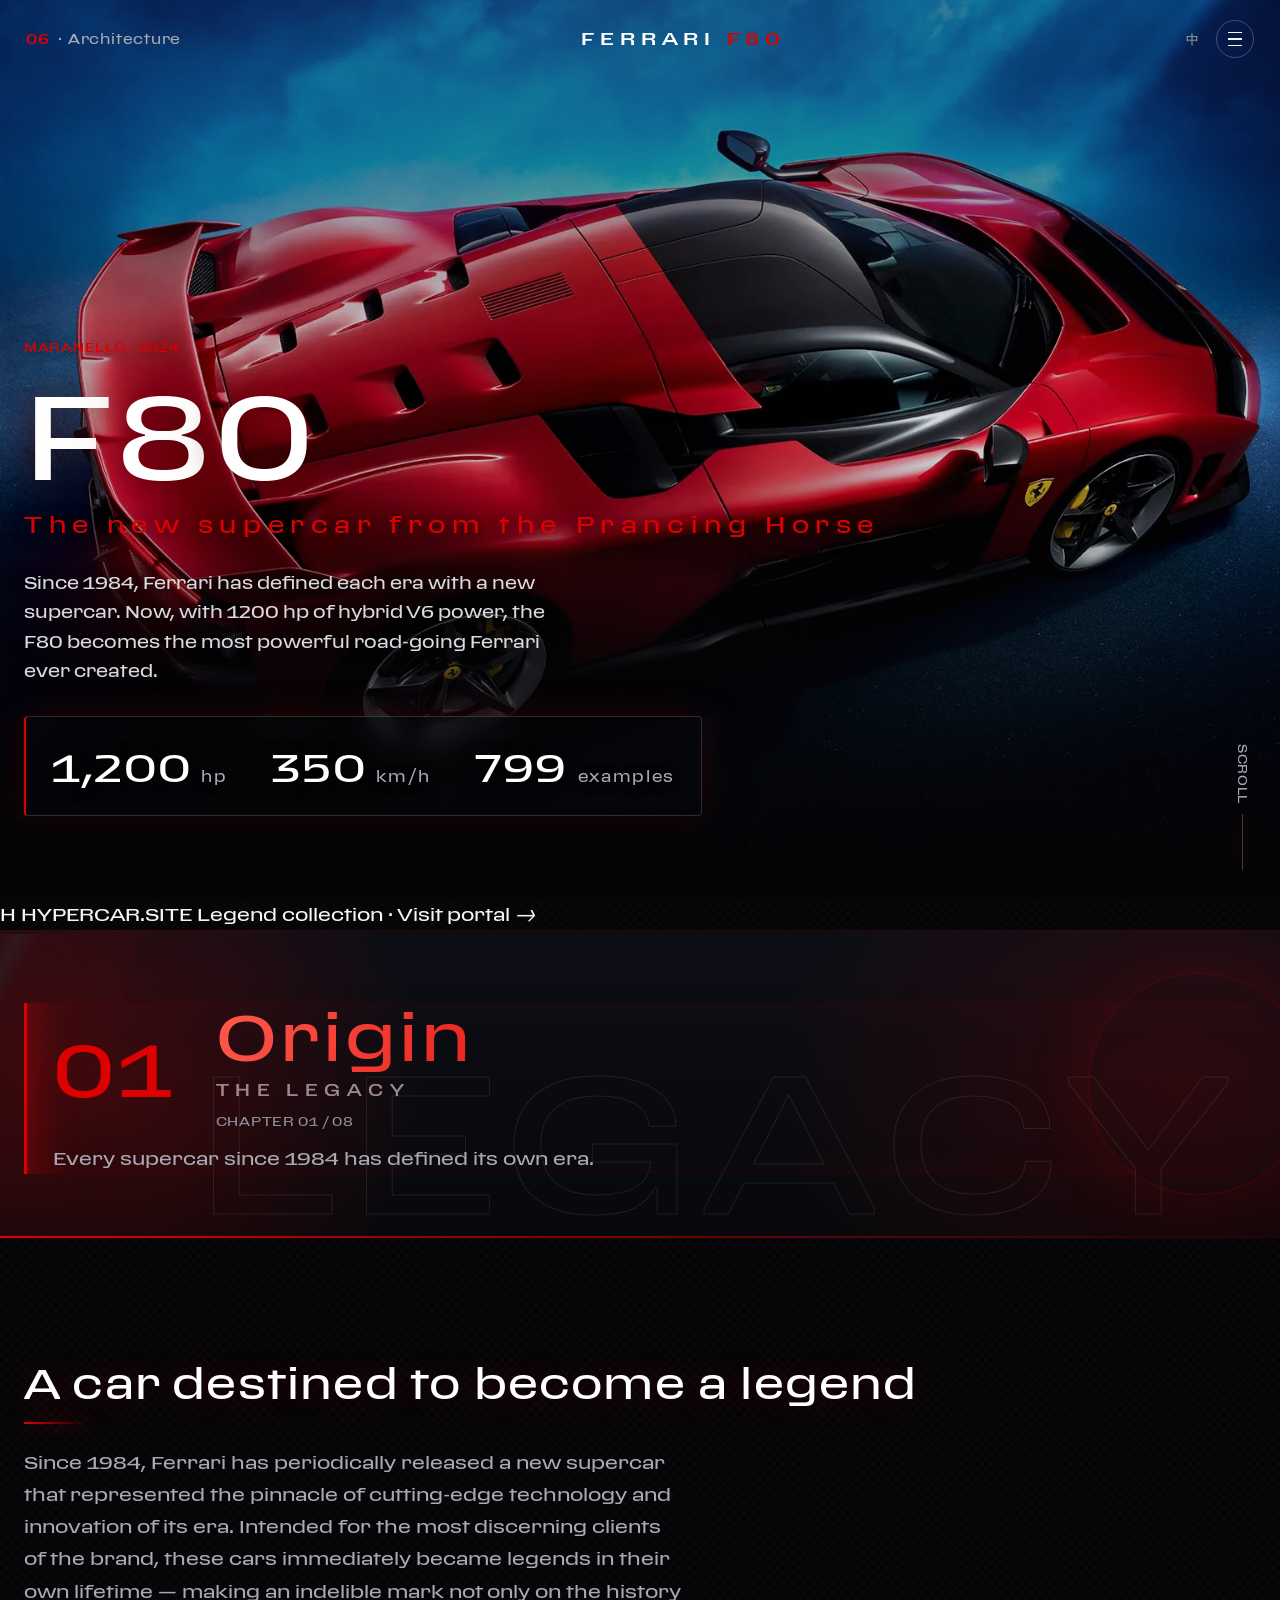
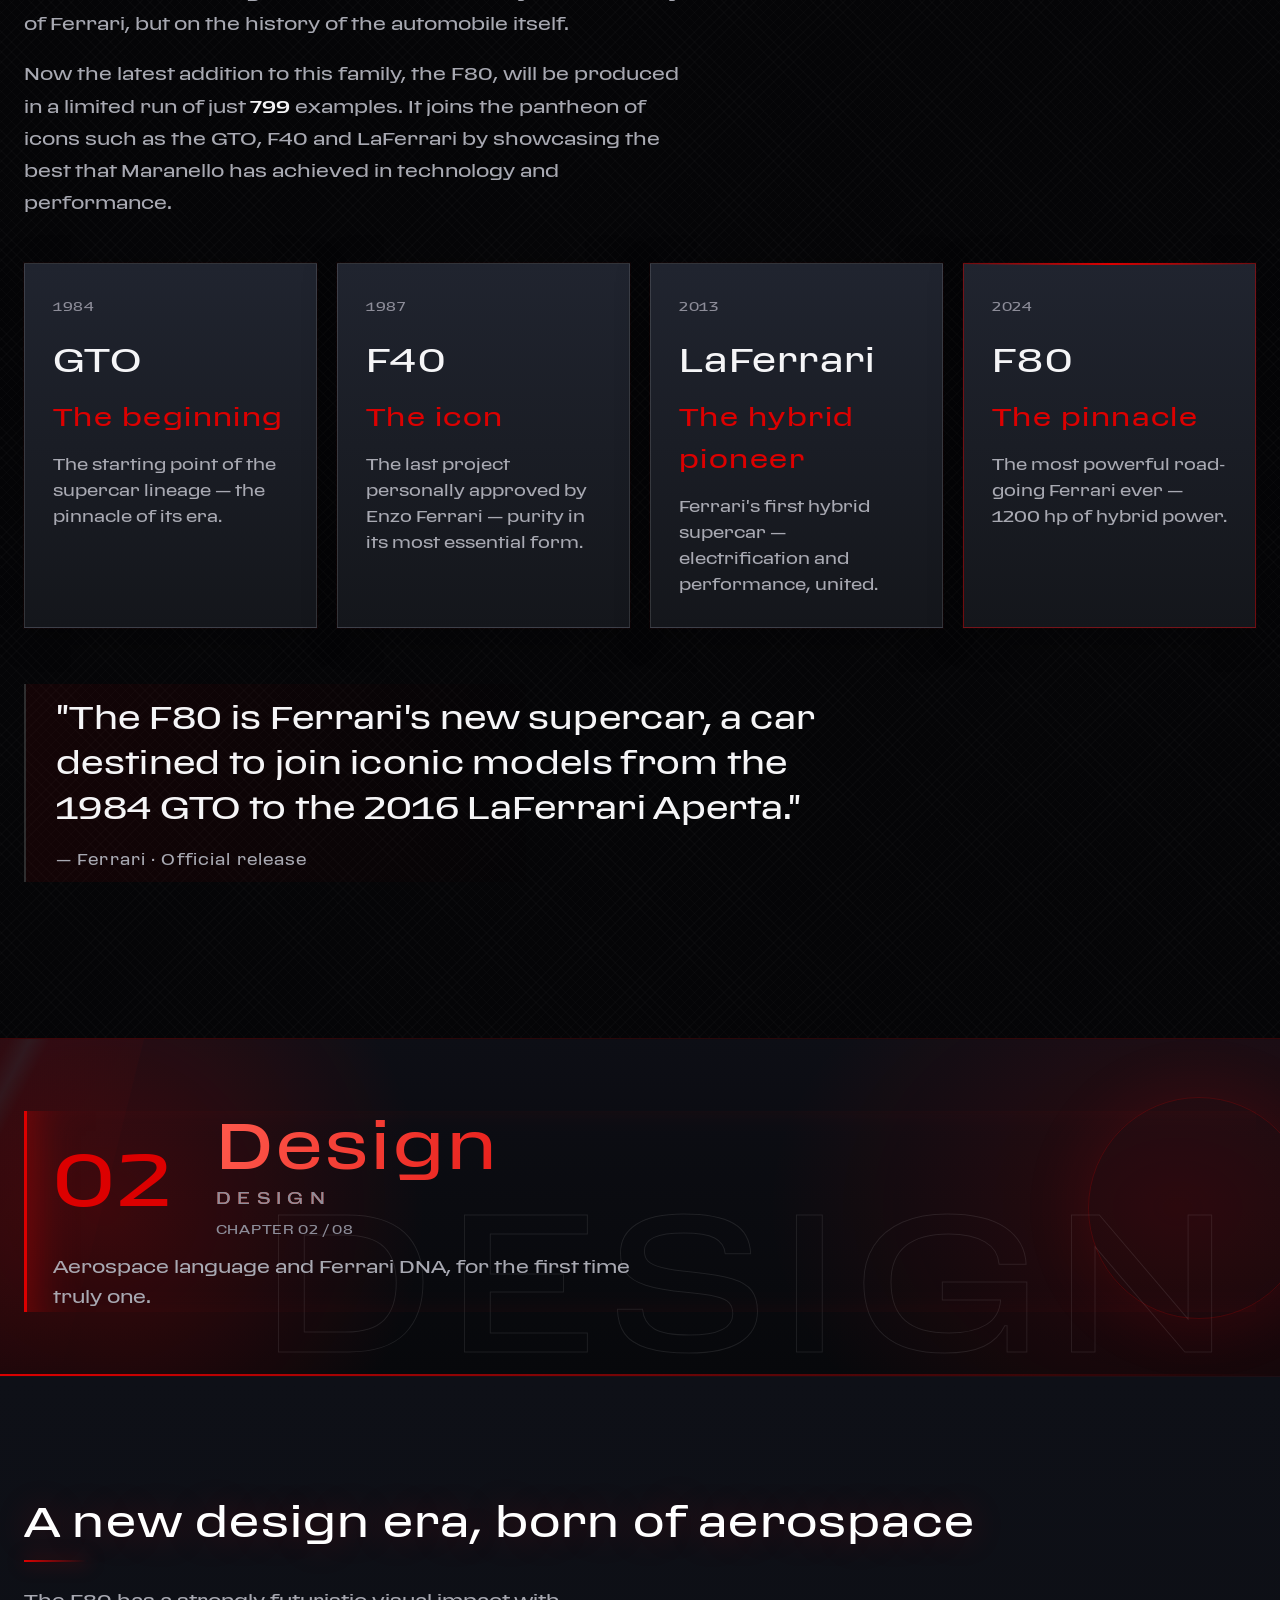
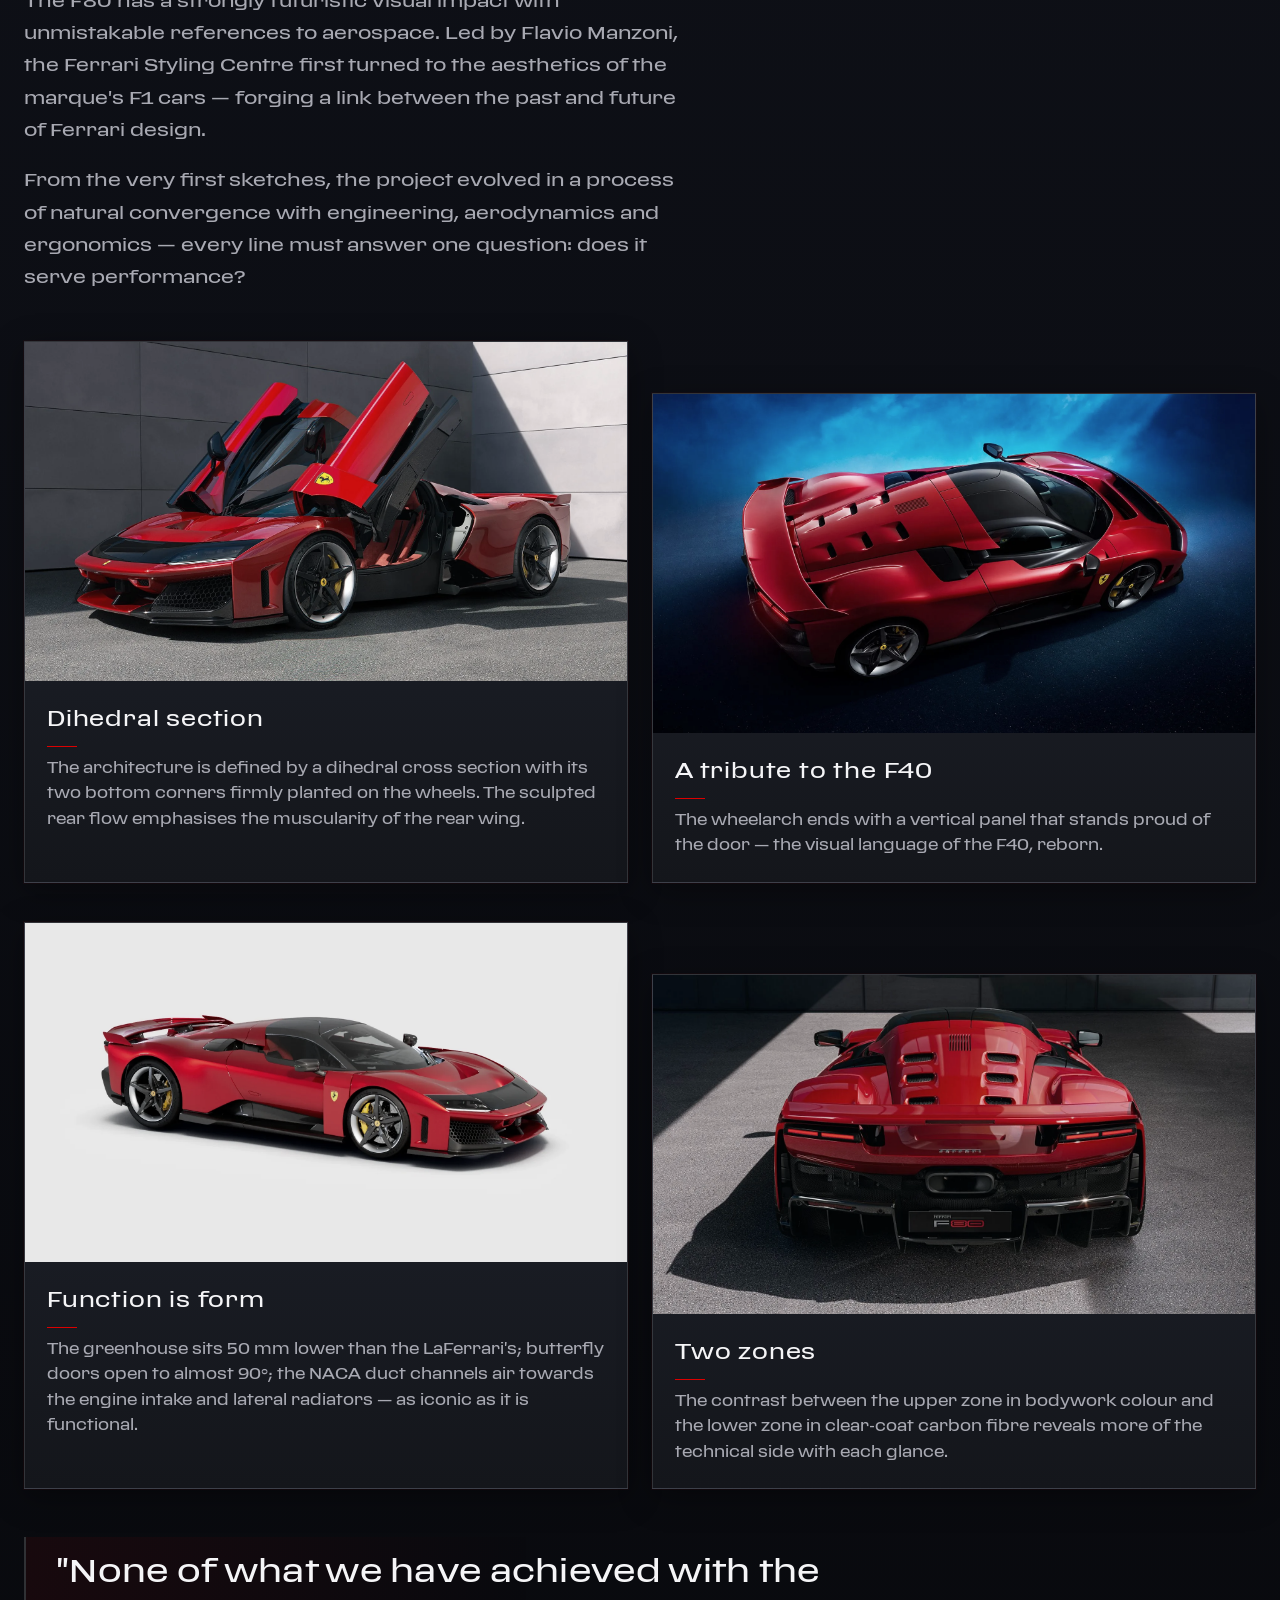
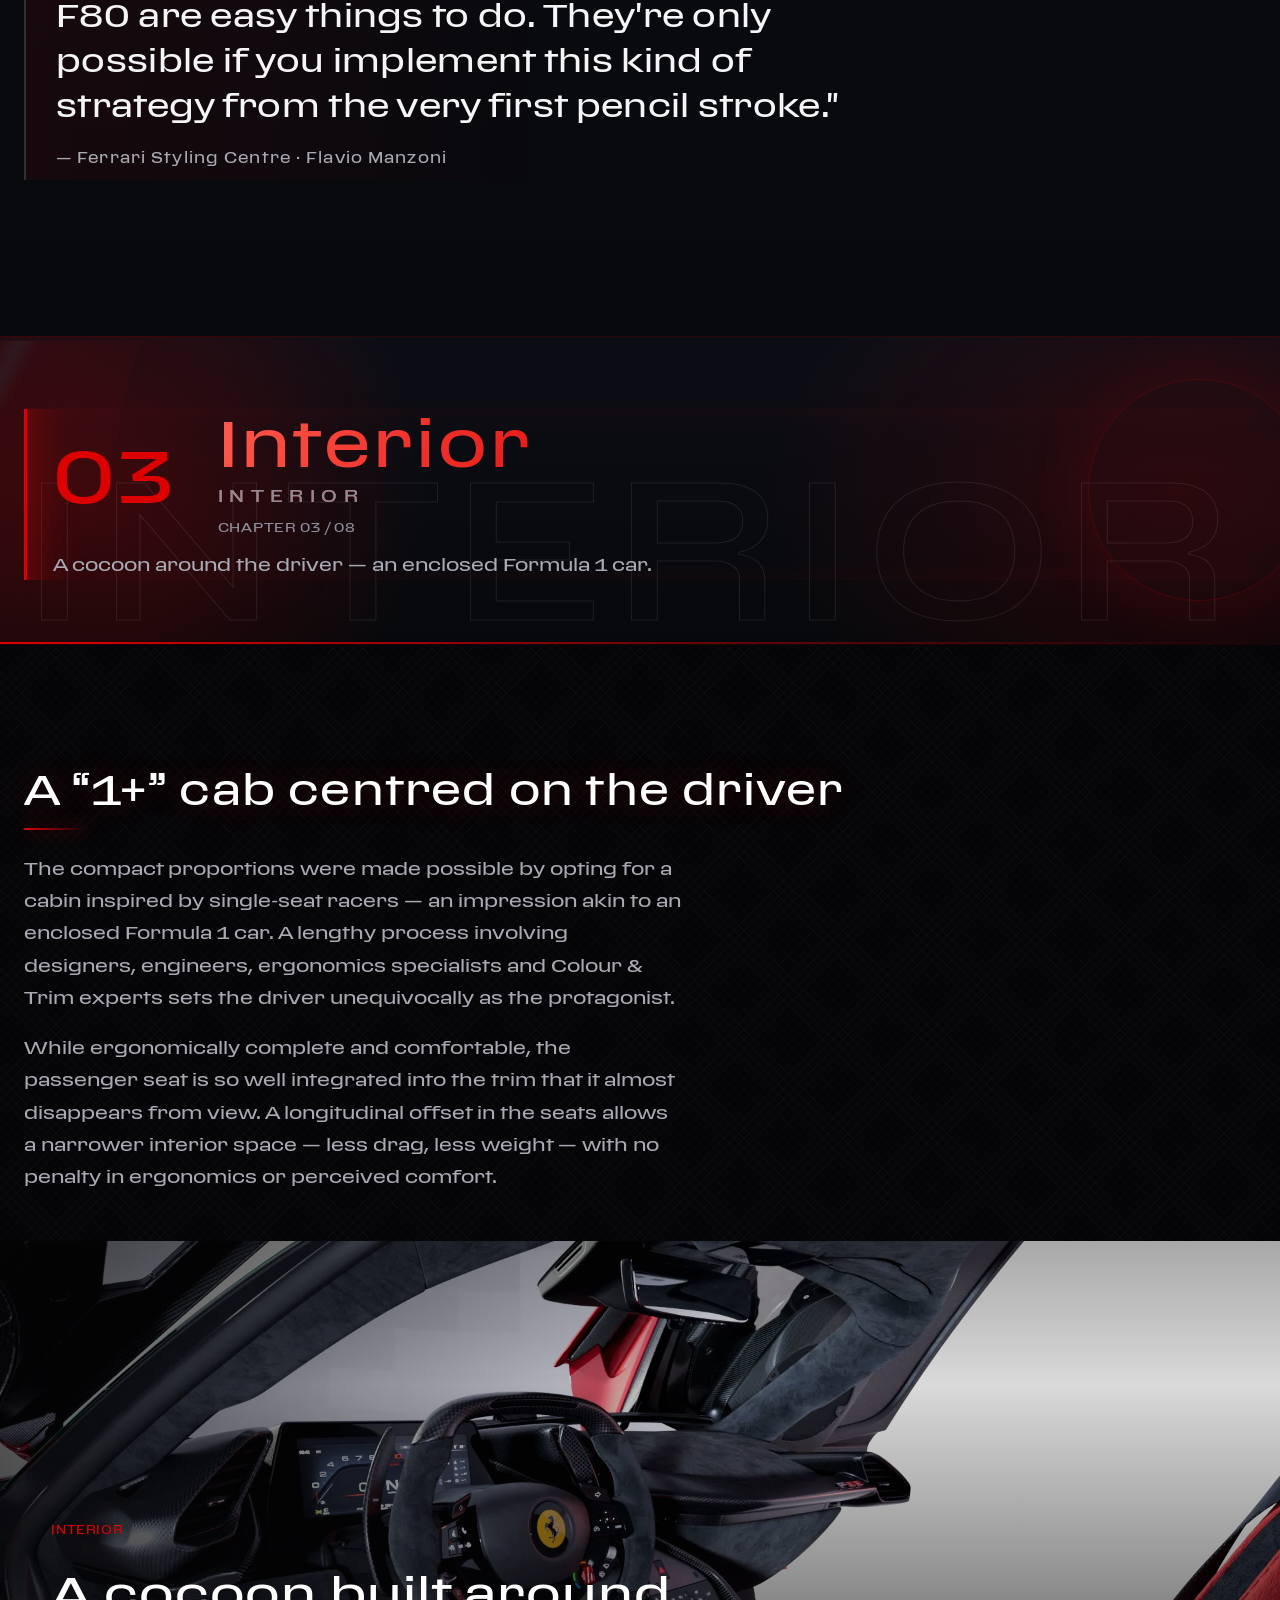
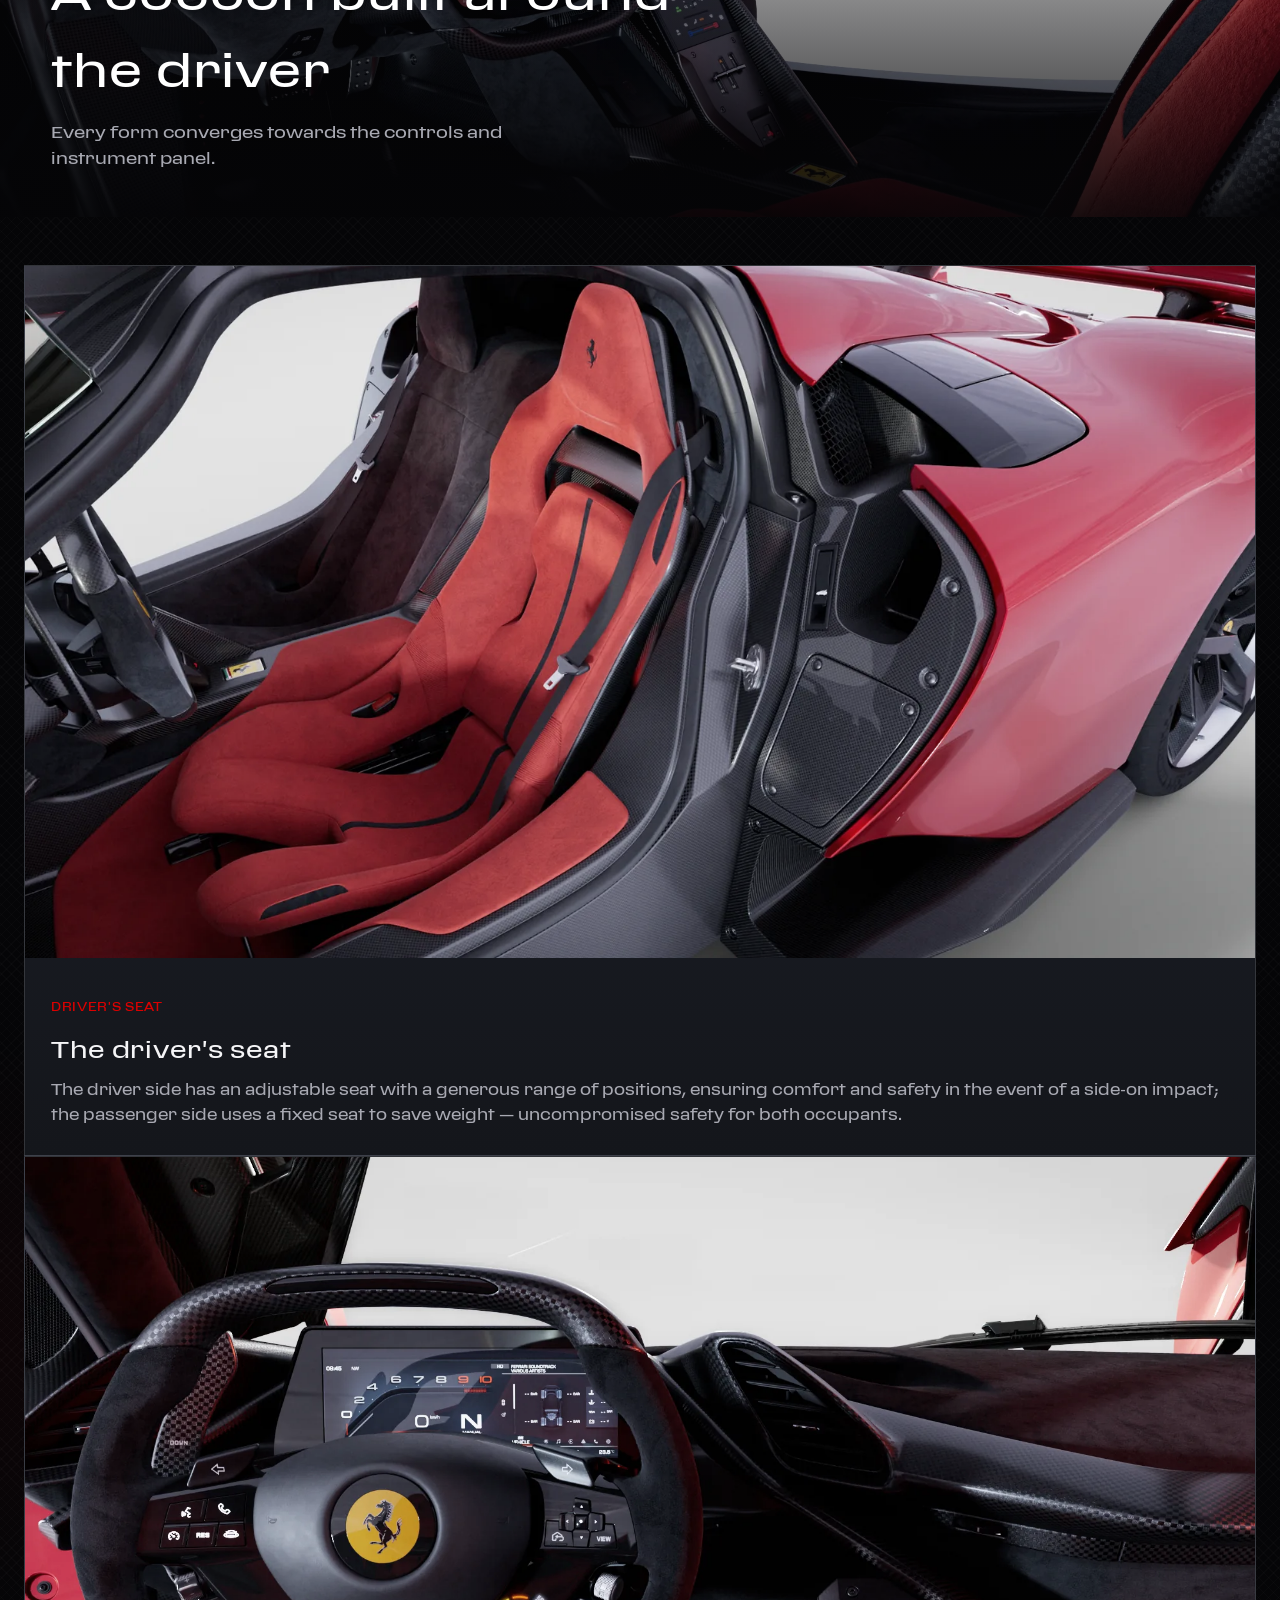
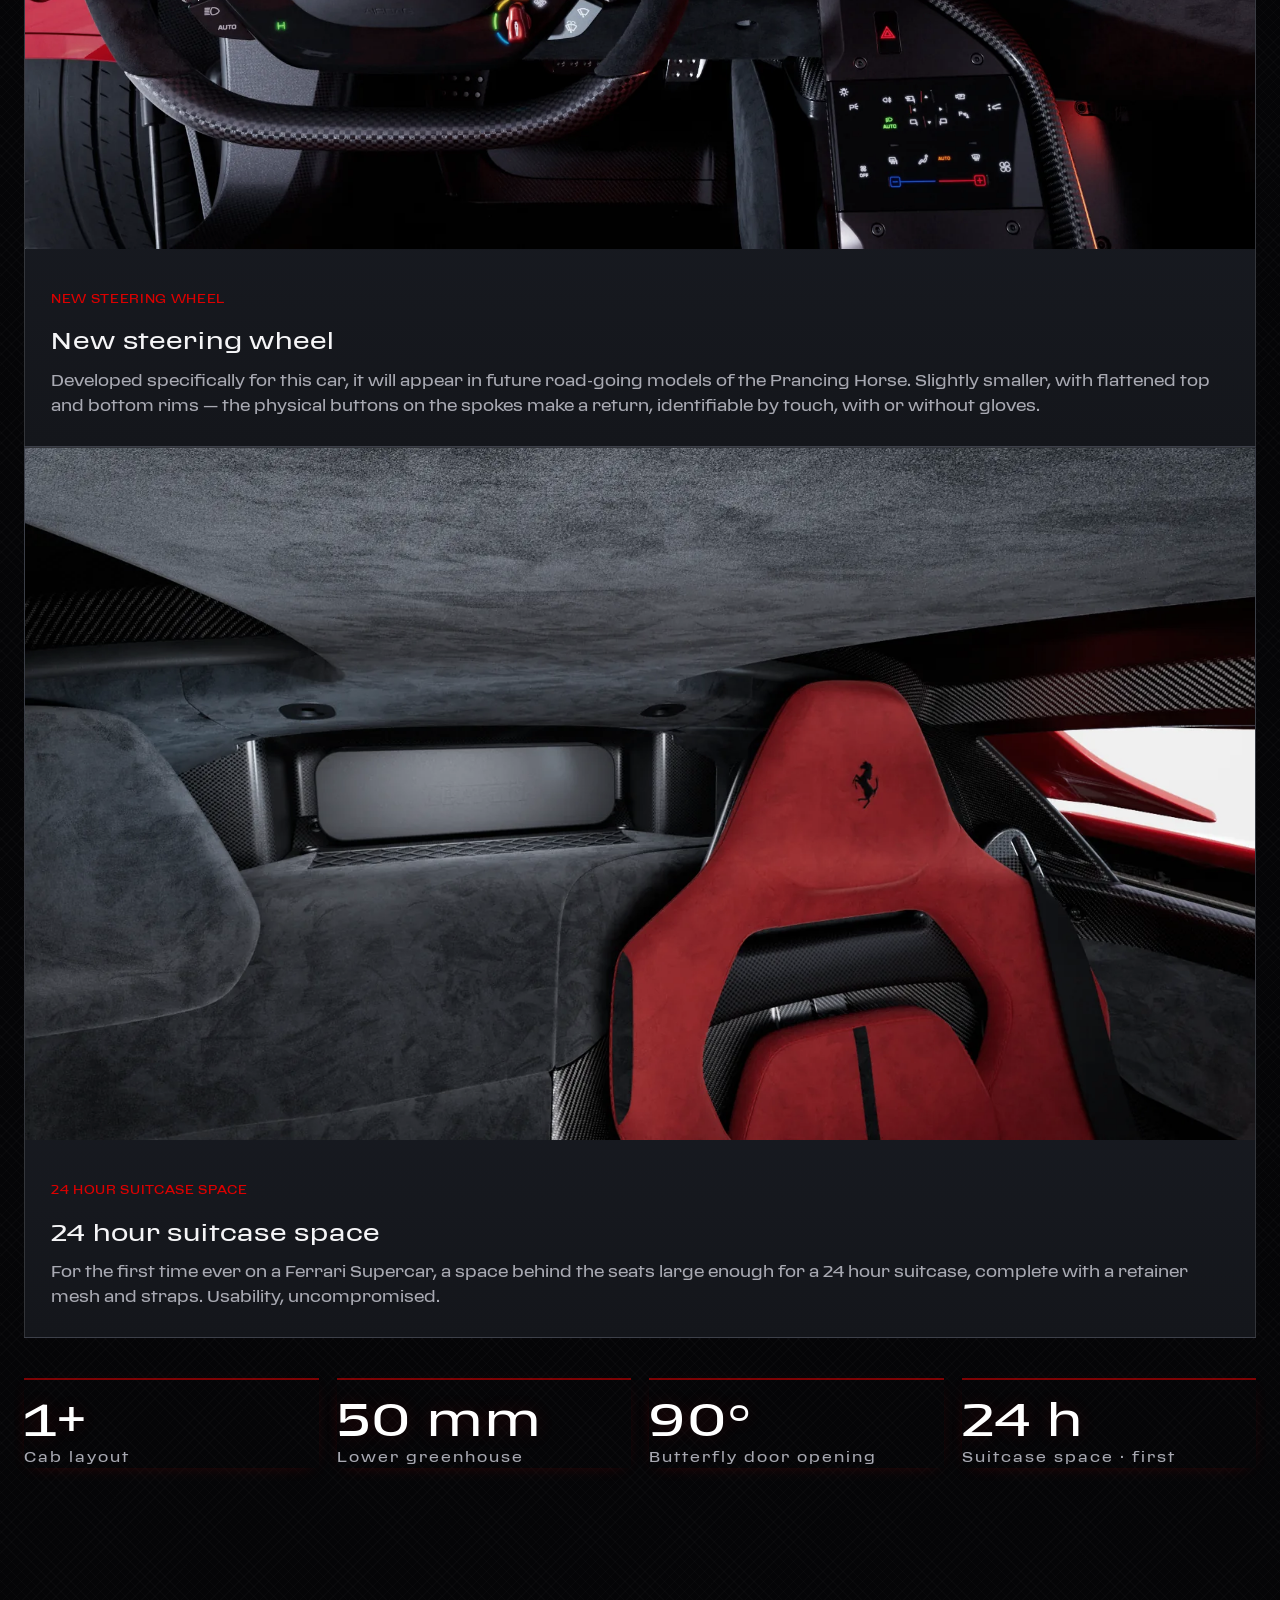
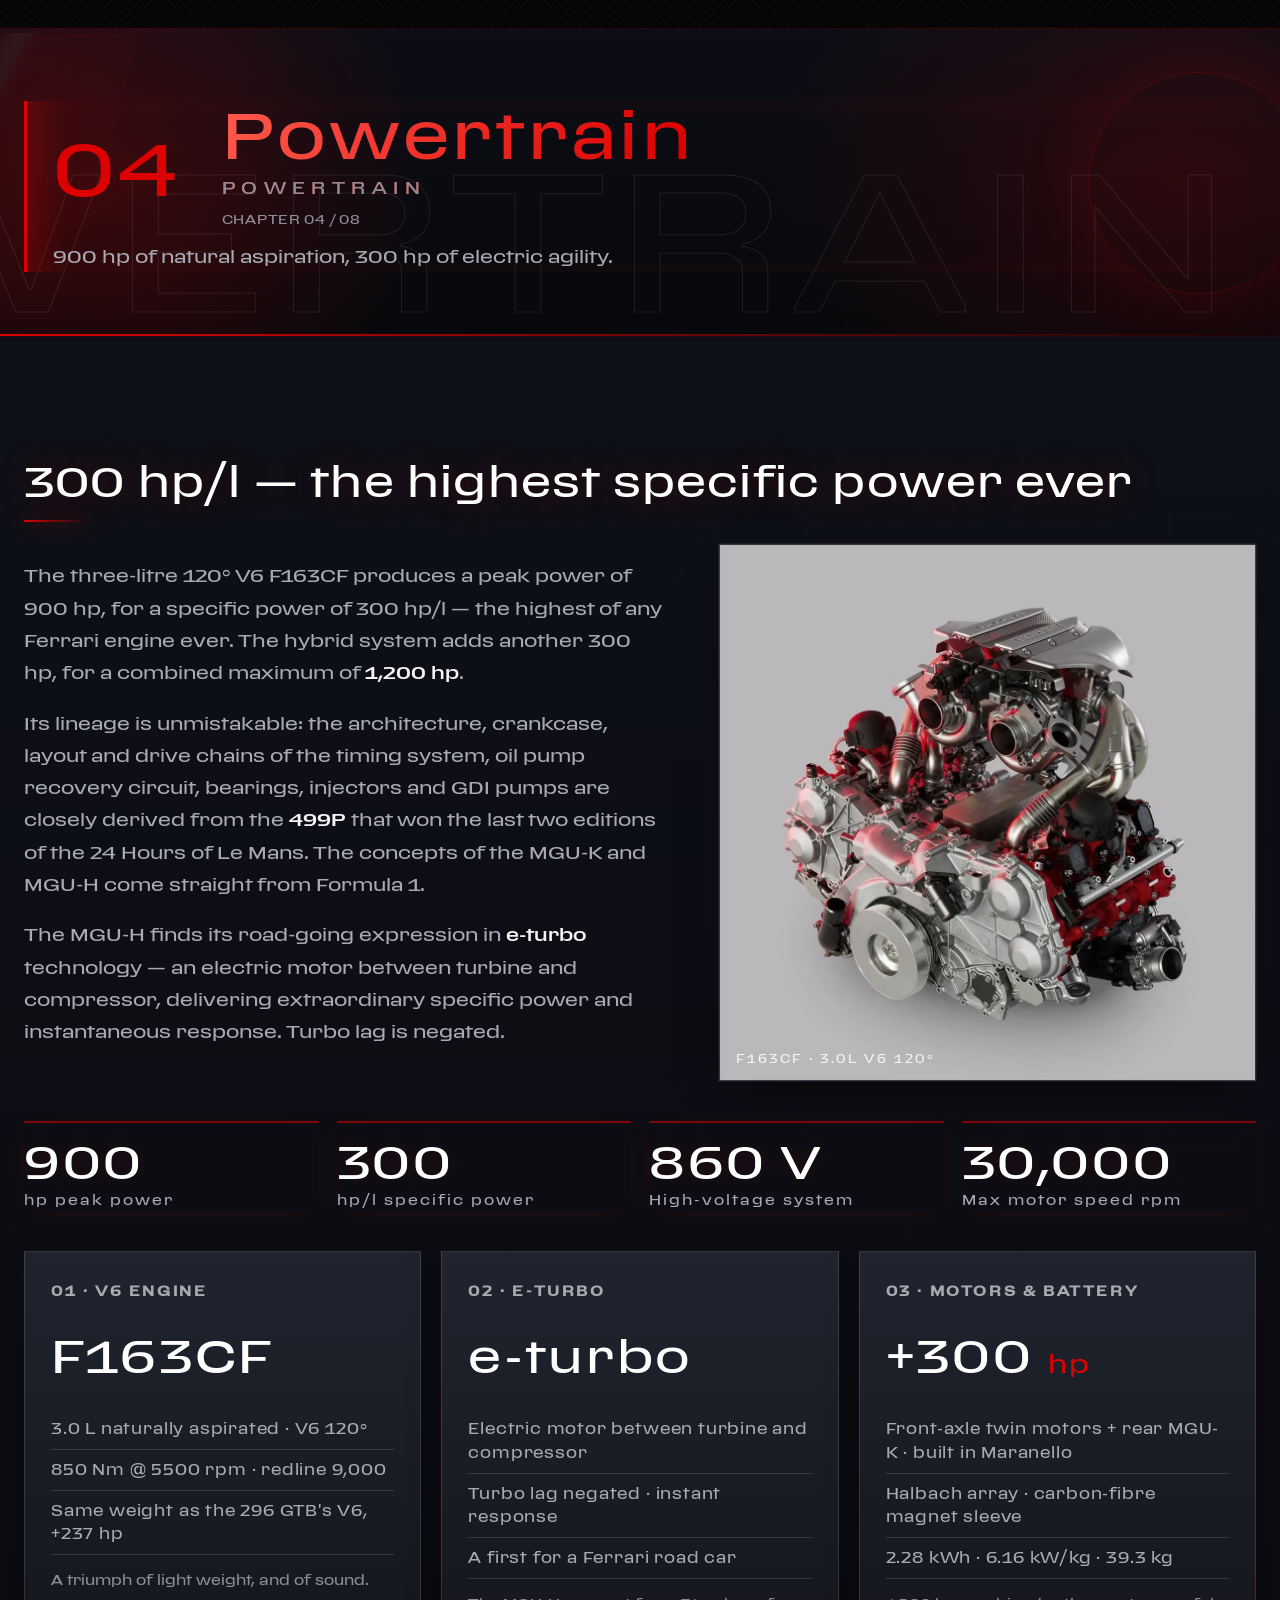
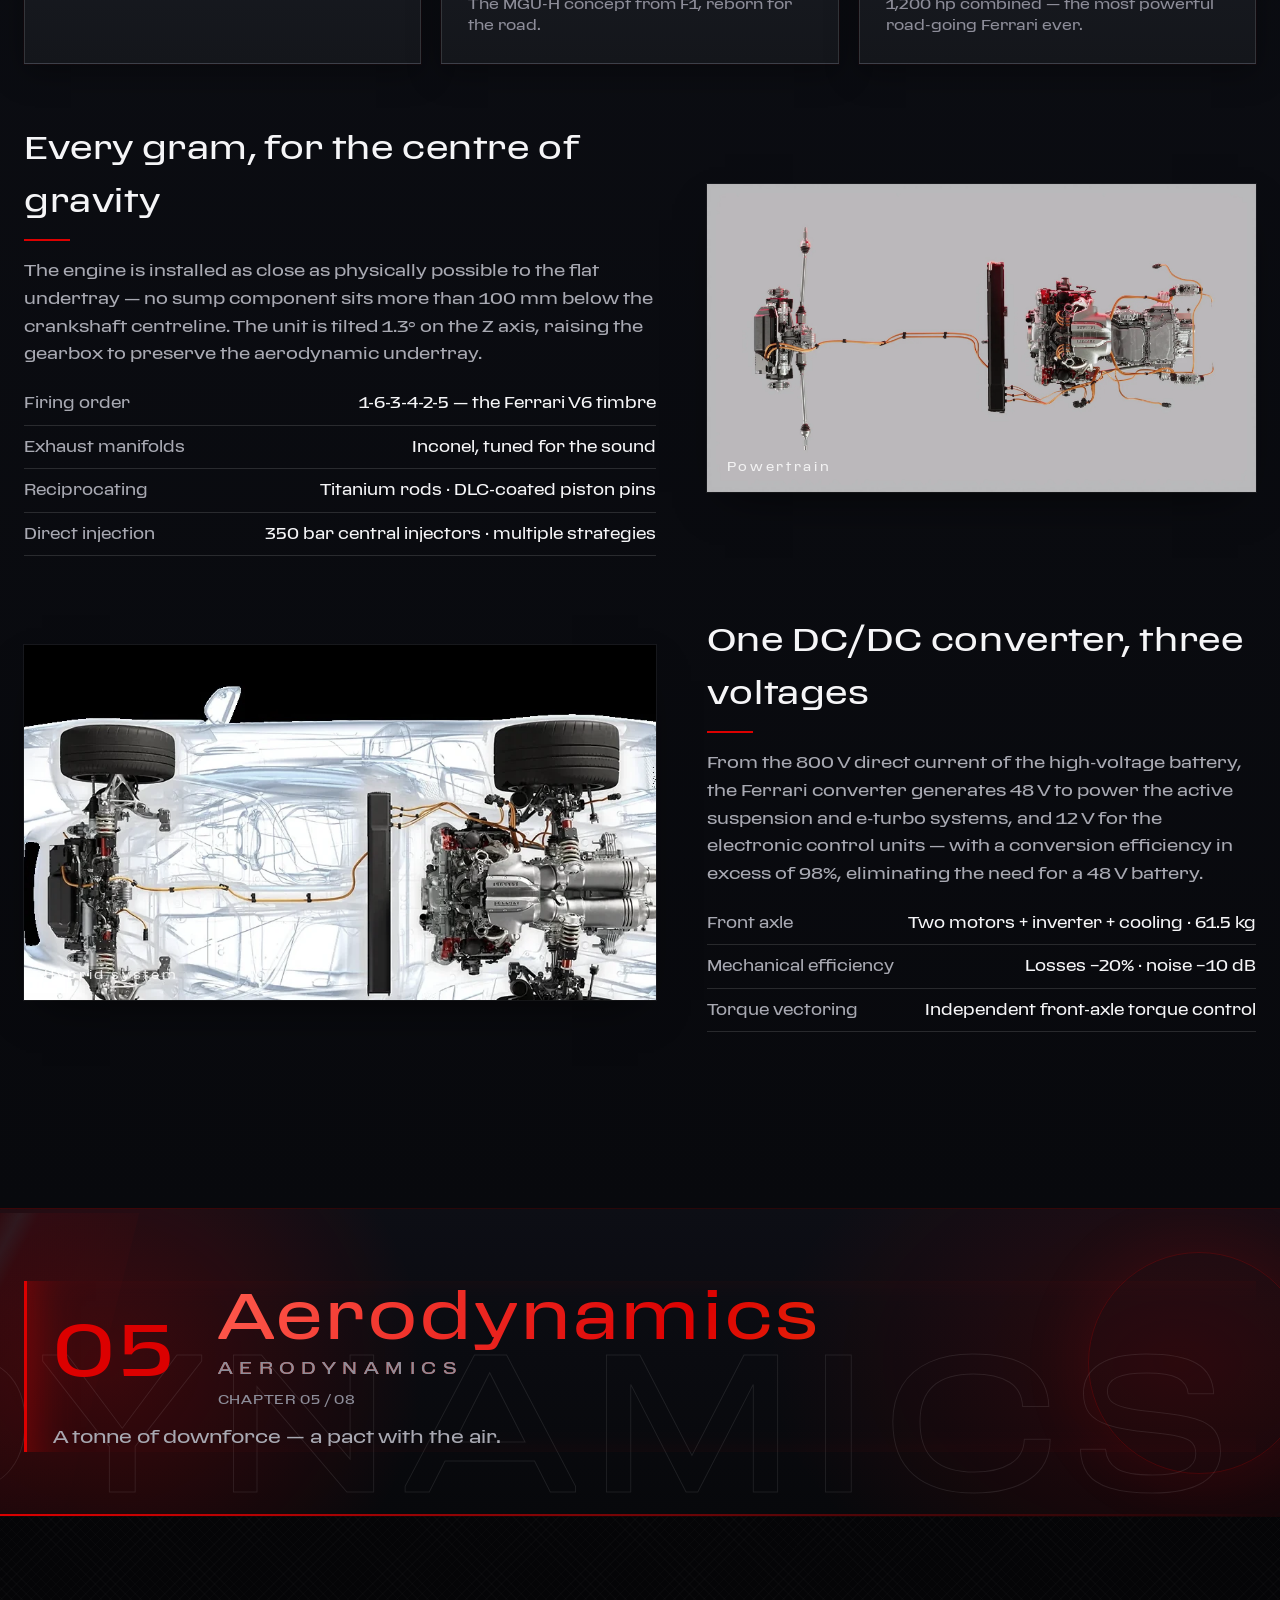
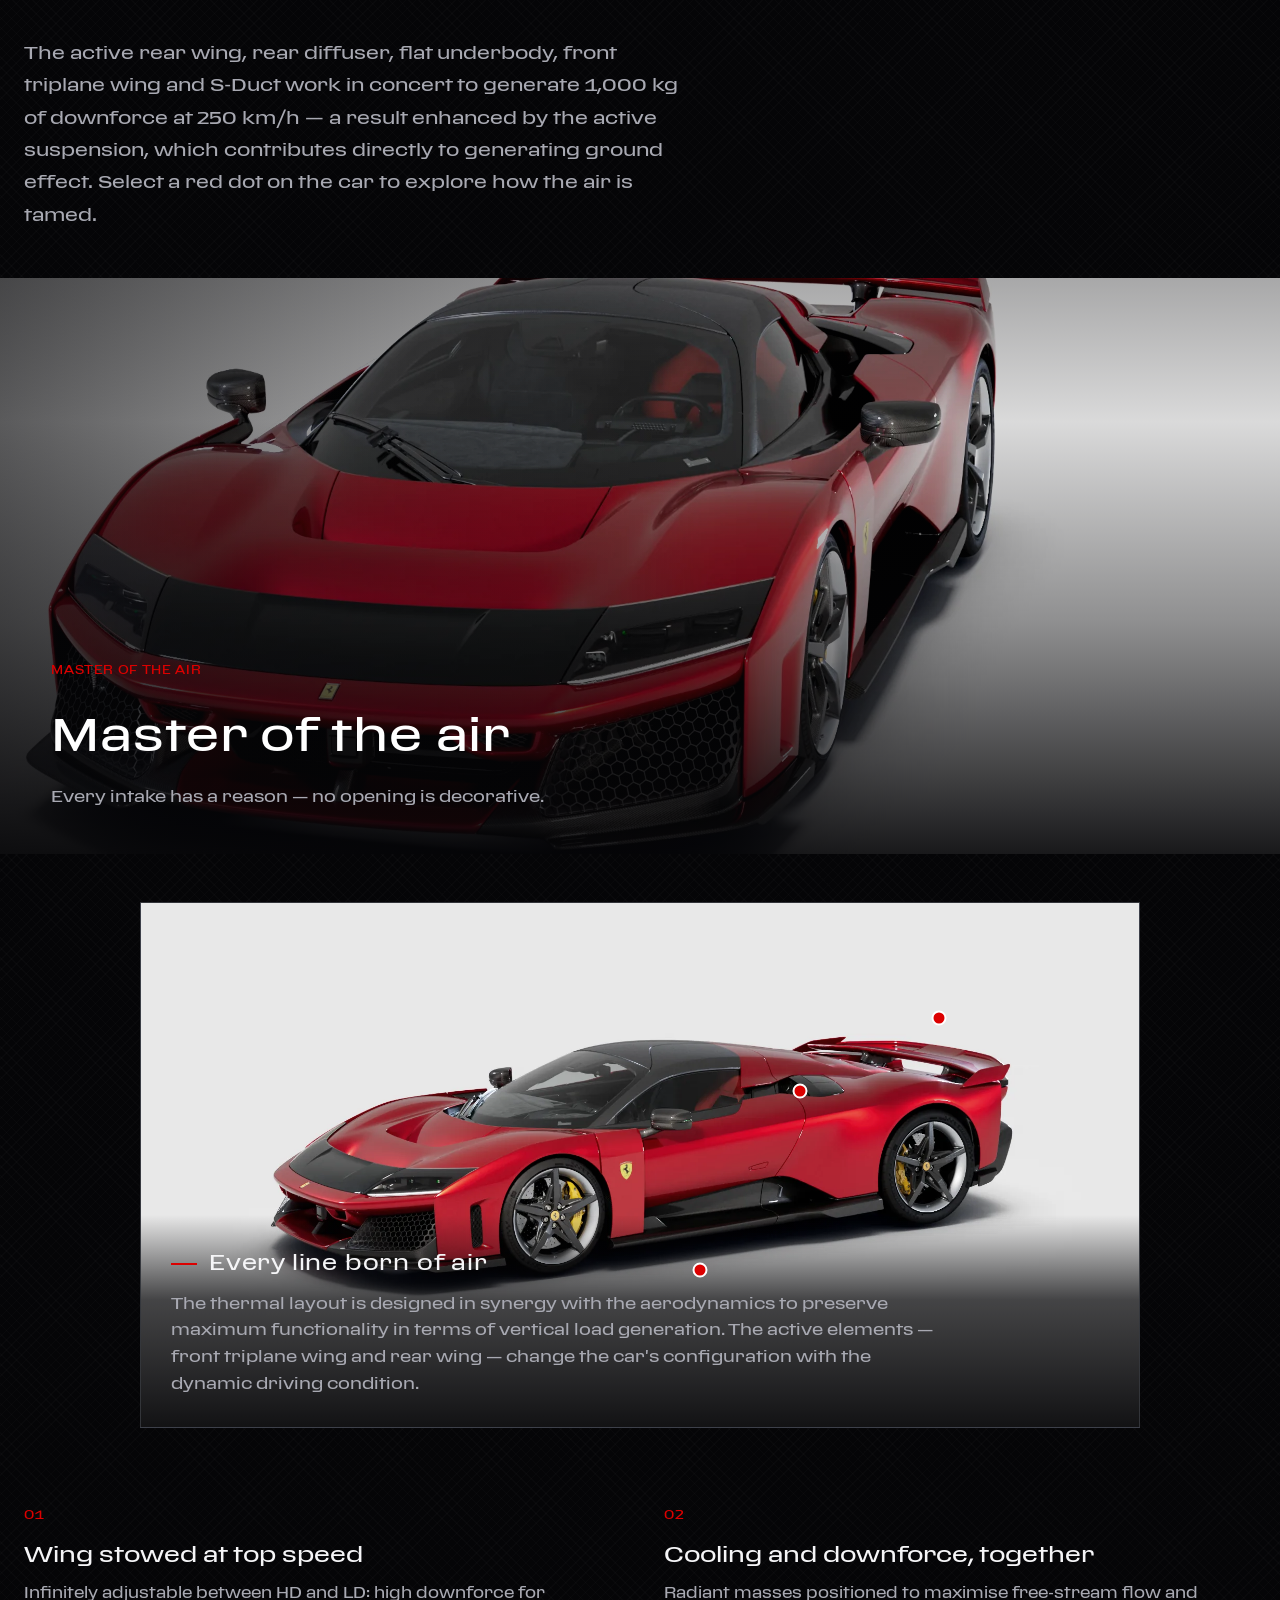
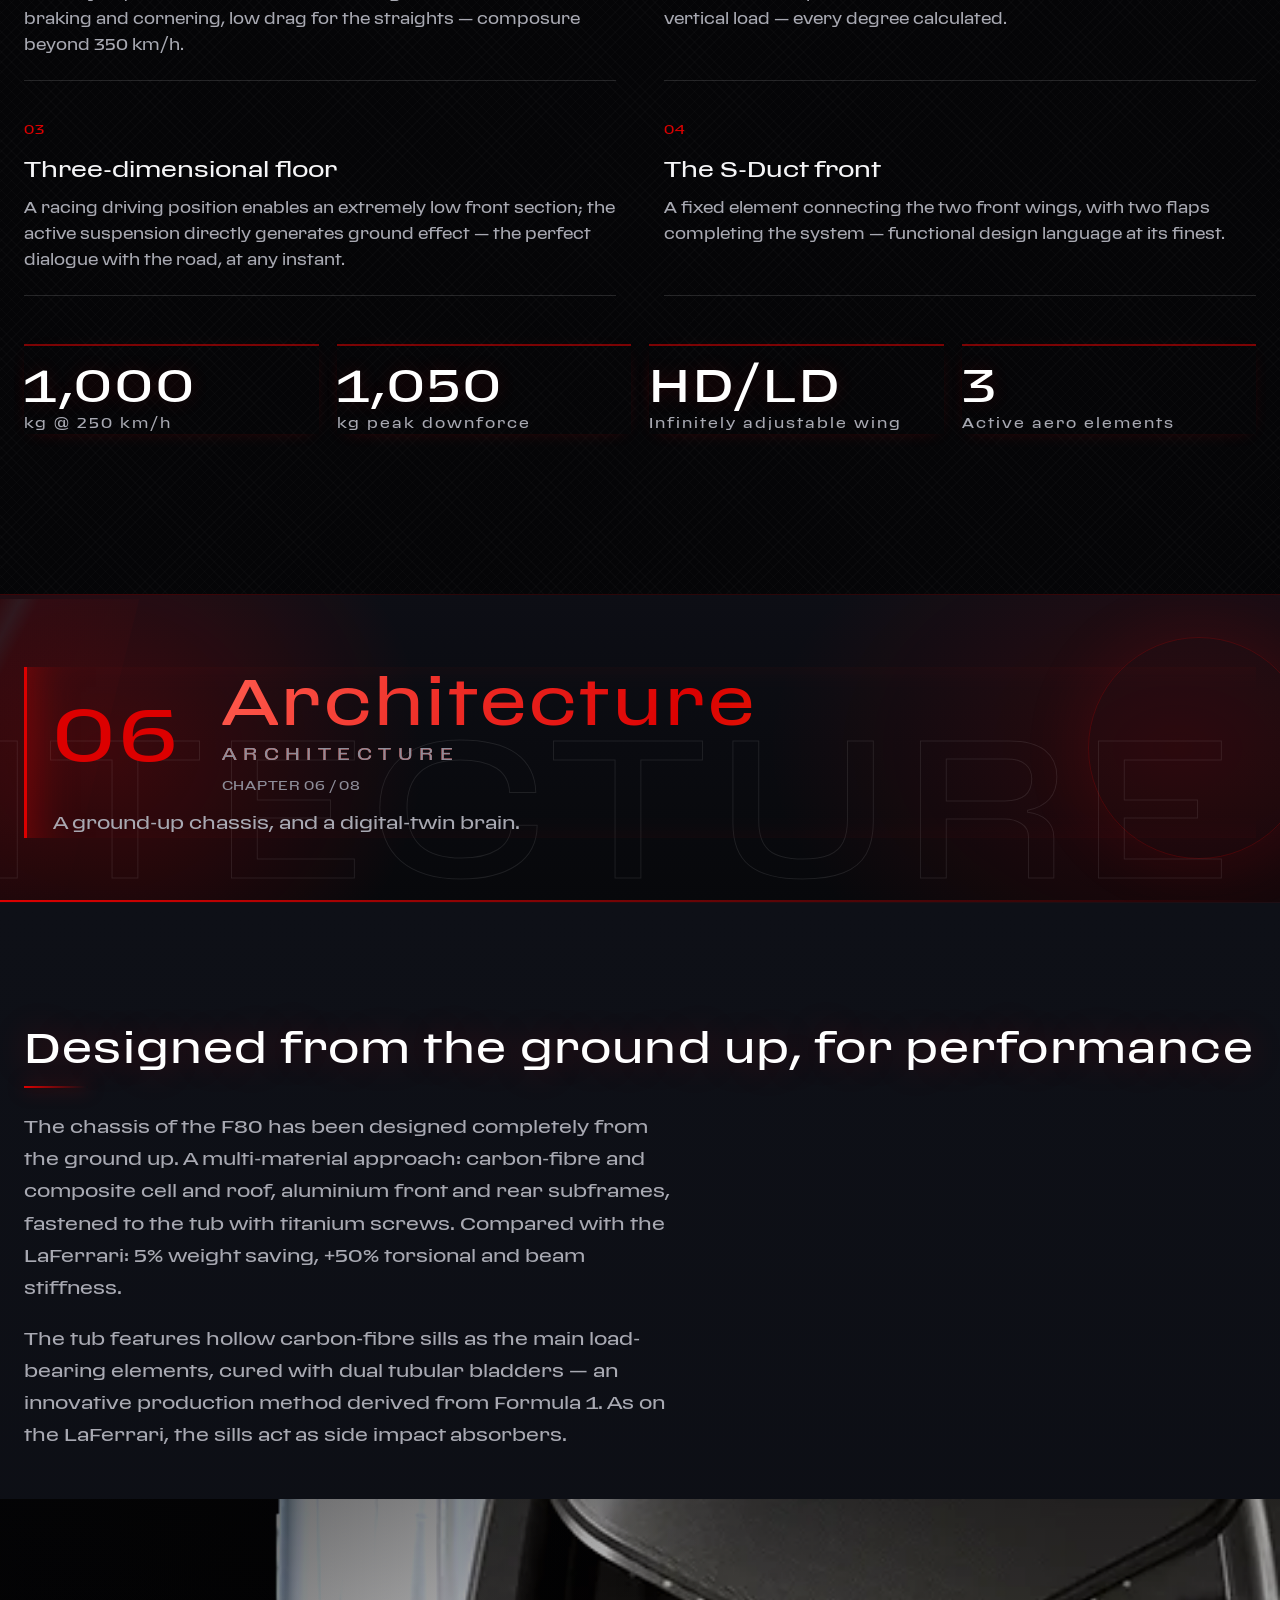
==== commit 84dad1c4: "规范化:接入共享语言逻辑与 SEO 基建,清理未引用素材 - 语言分流改用 shared/v1/lang.js(统一实现,沿用原 localStorage 键与跳转方向) - 新增 robots.tx" ====
--- a/en.html
+++ b/en.html
@@ -14,6 +14,16 @@
 <link rel="stylesheet" href="css/style.css">
 <link rel="manifest" href="manifest.json">
 <link rel="icon" type="image/png" href="assets/img/f80-favicon.png">
+<!-- hc:seo:start -->
+<!-- generated by tools/seo.py · cars.json · 2026-09-11 -->
+<link rel="canonical" href="https://f80.hypercar.site/en.html">
+<link rel="alternate" hreflang="zh-CN" href="https://f80.hypercar.site/">
+<link rel="alternate" hreflang="en" href="https://f80.hypercar.site/en.html">
+<link rel="alternate" hreflang="x-default" href="https://f80.hypercar.site/">
+<script type="application/ld+json">
+{"@context":"https://schema.org","@type":"Car","name":"Ferrari F80","brand":{"@type":"Brand","name":"Ferrari"},"model":"F80","url":"https://f80.hypercar.site/en.html","description":"The new supercar from the Prancing Horse","productionDate":"2024","image":"https://f80.hypercar.site/assets/img/670e179521404600566636d2-ferrari-f80-photo-reveal-website-desk.webp","additionalProperty":[{"@type":"PropertyValue","name":"Peak power","value":"1200 hp"},{"@type":"PropertyValue","name":"Top speed","value":"350 km/h"},{"@type":"PropertyValue","name":"Production","value":"799 cars"}]}
+</script>
+<!-- hc:seo:end -->
 </head>
 <body>
 
@@ -121,6 +131,7 @@
       <footer>— Ferrari · Official release</footer>
     </blockquote>
   </div>
+</section>
 
 <!-- ============ 02 DESIGN ============ -->
 <div class="chapter-break" data-ch="02"><span class="chapter-break__watermark" aria-hidden="true">DESIGN</span><div class="wrap"><span class="cb__no mono">02</span><h2 class="cb__name">Design<span class="cb__en">DESIGN</span></h2><span class="cb__meta mono">CHAPTER 02 / 08</span>
--- a/css/style.css
+++ b/css/style.css
@@ -536,7 +536,6 @@
   transform: translateY(20px);
   transition: opacity 0.7s var(--ease2) 0.08s, transform 0.7s var(--ease2) 0.08s;
 }
-
 
 .cb__en {
   display: block;
@@ -2185,67 +2184,5 @@
   .reveal, .reveal--left, .reveal--right { transition-delay: 0s !important; }
   html { scroll-behavior: auto !important; }
 }
-/* ---------- HYPERCAR 门户跳转 ---------- */
-.portal-bar {
-  display: flex;
-  align-items: center;
-  gap: 16px;
-  width: fit-content;
-  max-width: calc(100% - 48px);
-  margin: 52px auto 20px;
-  padding: 15px 40px;
-  border: 1.5px solid var(--accent, var(--blue-lux, var(--red, var(--gold))));
-  border-radius: 999px;
-  background: rgba(255, 255, 255, 0.045);
-  color: var(--ink-dim, var(--dim));
-  font-family: var(--font-mono, var(--mono));
-  font-size: 11.5px;
-  letter-spacing: 0.2em;
-  text-decoration: none;
-  transition: border-color .35s, color .35s, background .35s, transform .35s;
-}
-.portal-bar:hover { transform: translateY(-2px); background: rgba(255, 255, 255, 0.09); }
-.portal-bar__rule {
-  width: 36px;
-  height: 1px;
-  flex: none;
-  background: linear-gradient(90deg, transparent, var(--accent, var(--blue-lux, var(--red, var(--gold)))));
-}
-.portal-bar__rule--r { background: linear-gradient(90deg, var(--accent, var(--blue-lux, var(--red, var(--gold)))), transparent); }
-.portal-bar__badge {
-  width: 24px;
-  height: 24px;
-  border-radius: 7px;
-  flex: none;
-  display: grid;
-  place-items: center;
-  background: var(--accent, var(--blue-lux, var(--red, var(--gold))));
-  color: #0b0b0e;
-  font-size: 13px;
-  font-weight: 700;
-  box-shadow: 0 0 14px var(--accent, var(--blue-lux, var(--red, var(--gold))));
-}
-.portal-bar__name {
-  color: var(--accent, var(--blue-lux, var(--red, var(--gold))));
-  font-weight: 700;
-  letter-spacing: 0.24em;
-  white-space: nowrap;
-}
-.portal-bar__sep {
-  width: 1px;
-  height: 16px;
-  flex: none;
-  background: var(--line);
-}
-.portal-bar__text {
-  color: var(--ink-dim, var(--dim));
-  letter-spacing: 0.12em;
-  white-space: nowrap;
-}
-.portal-bar__arrow { font-style: normal; transition: transform .35s; }
-.portal-bar:hover .portal-bar__arrow { transform: translateX(4px); }
 @media (max-width: 720px) {
-  .portal-bar { flex-wrap: wrap; justify-content: center; text-align: center; margin: 30px 20px 14px; padding: 13px 26px; gap: 12px; }
-  .portal-bar__rule { display: none; }
-  .portal-bar__text { white-space: normal; }
-}
+}
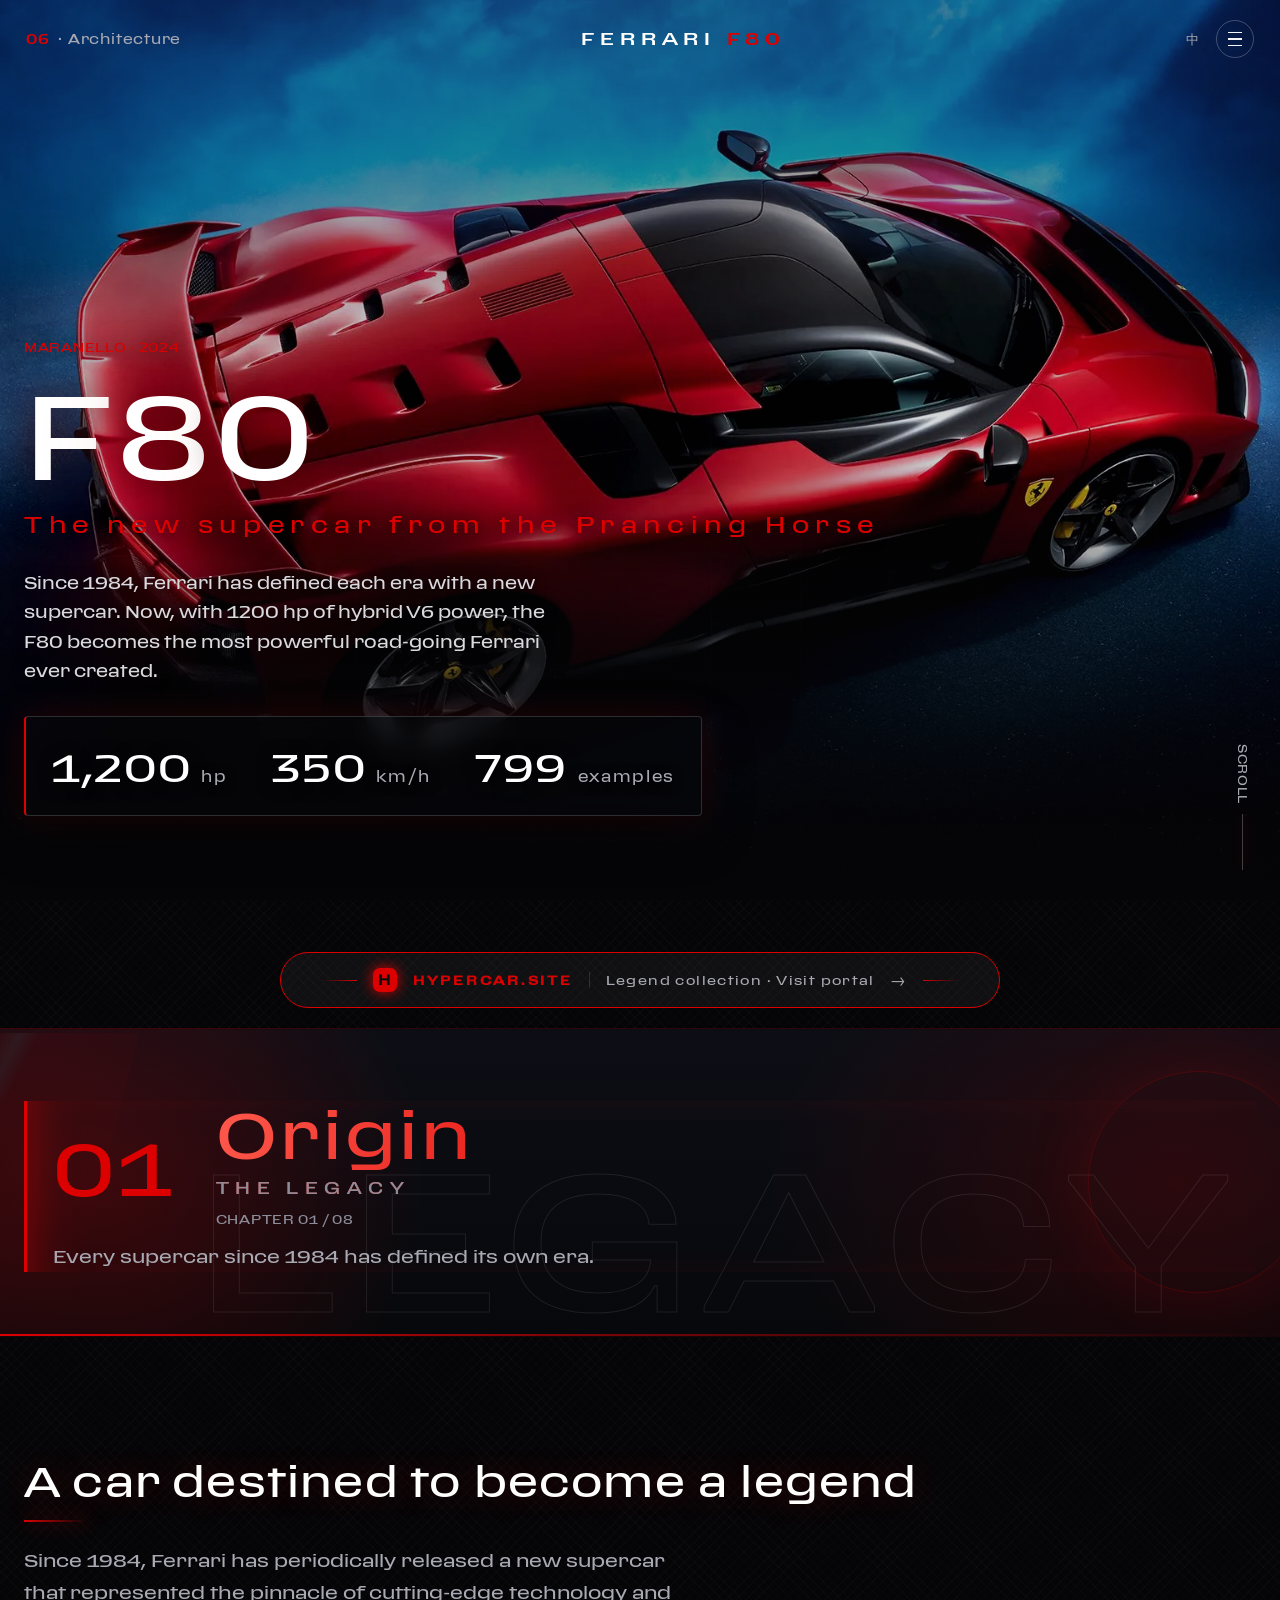
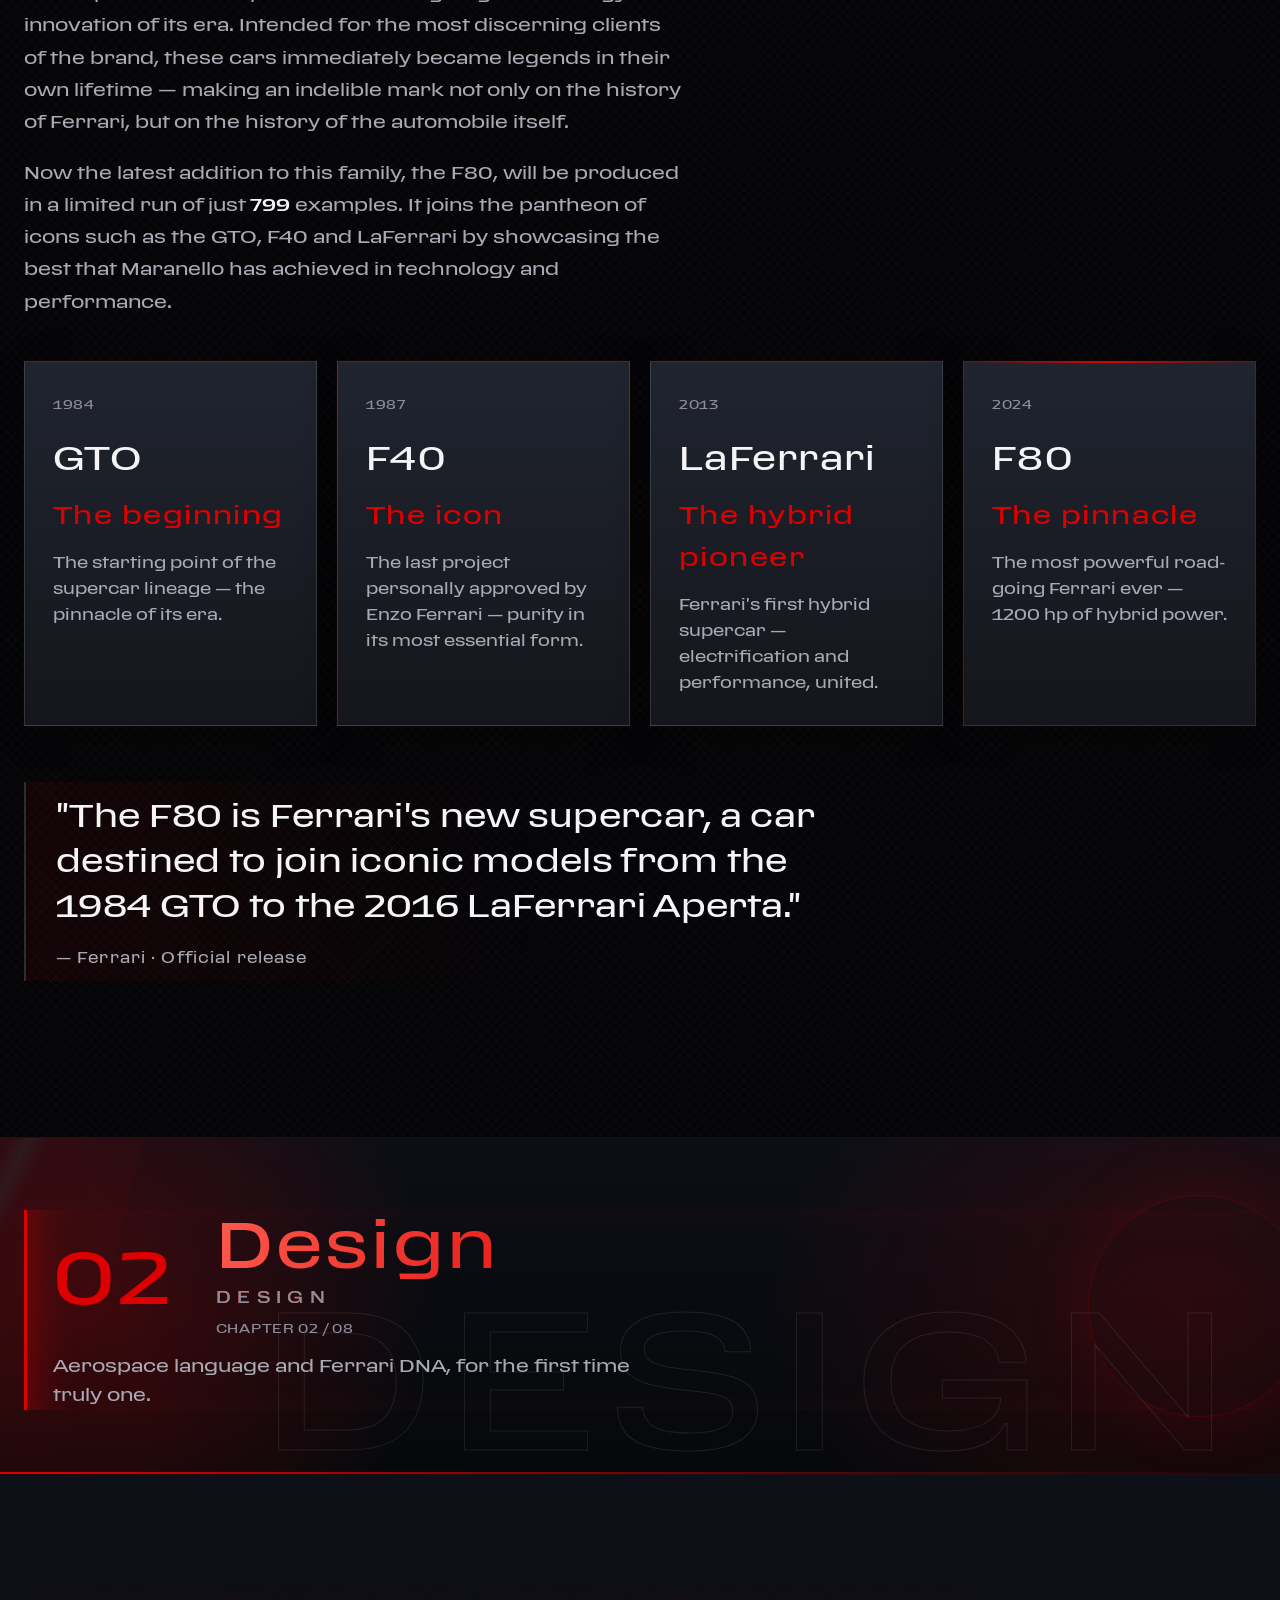
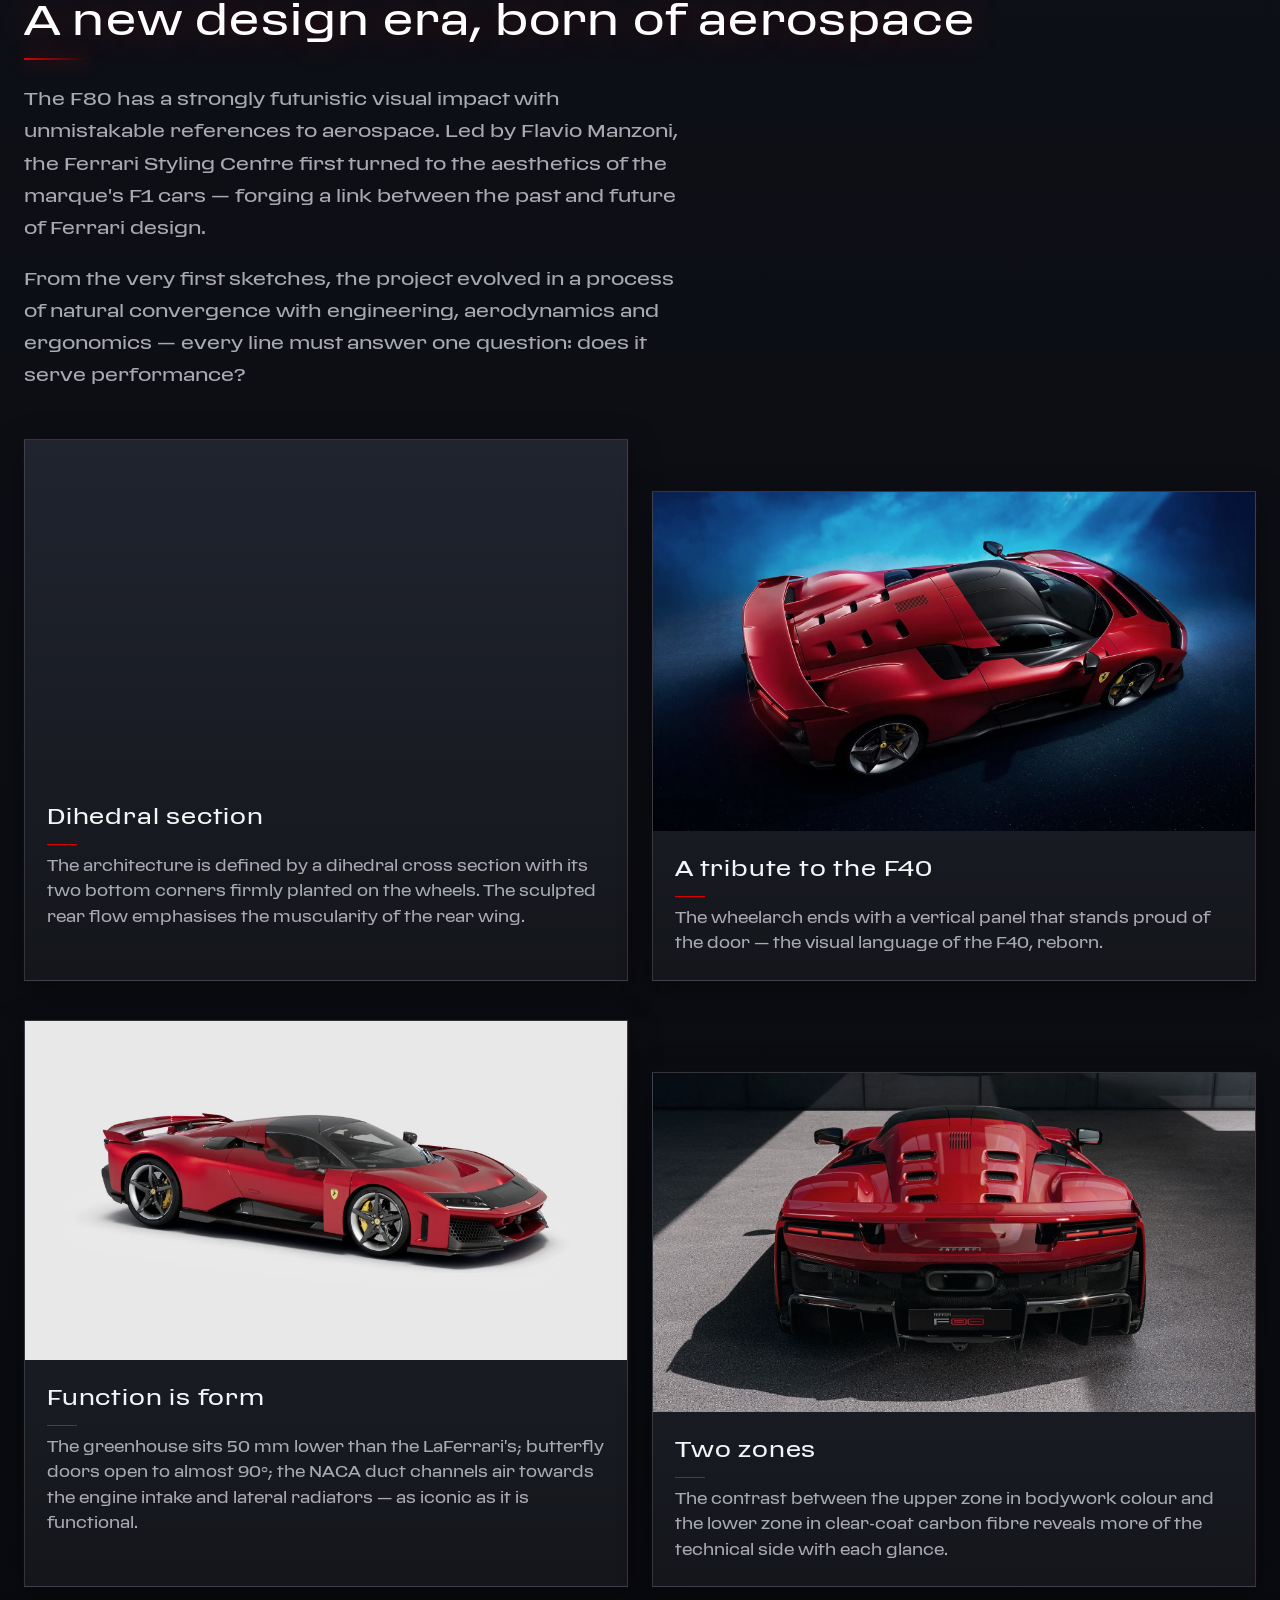
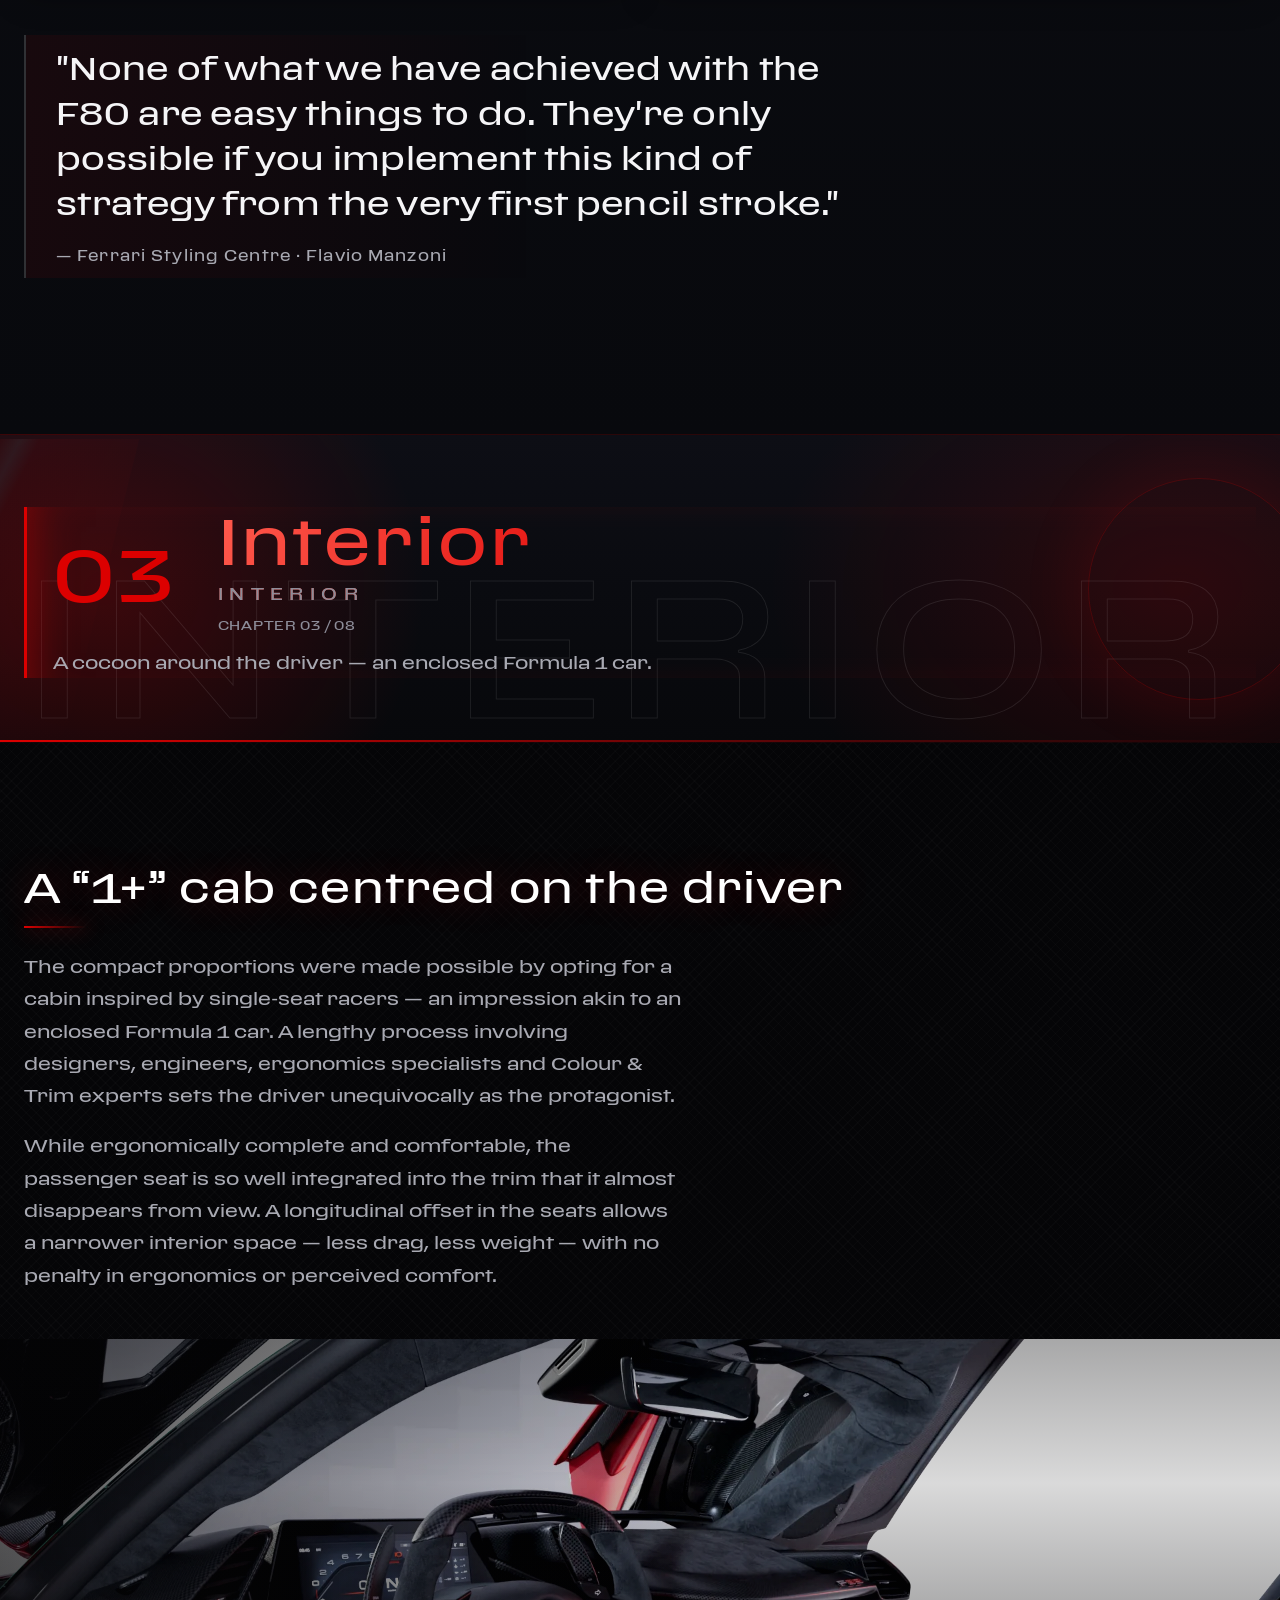
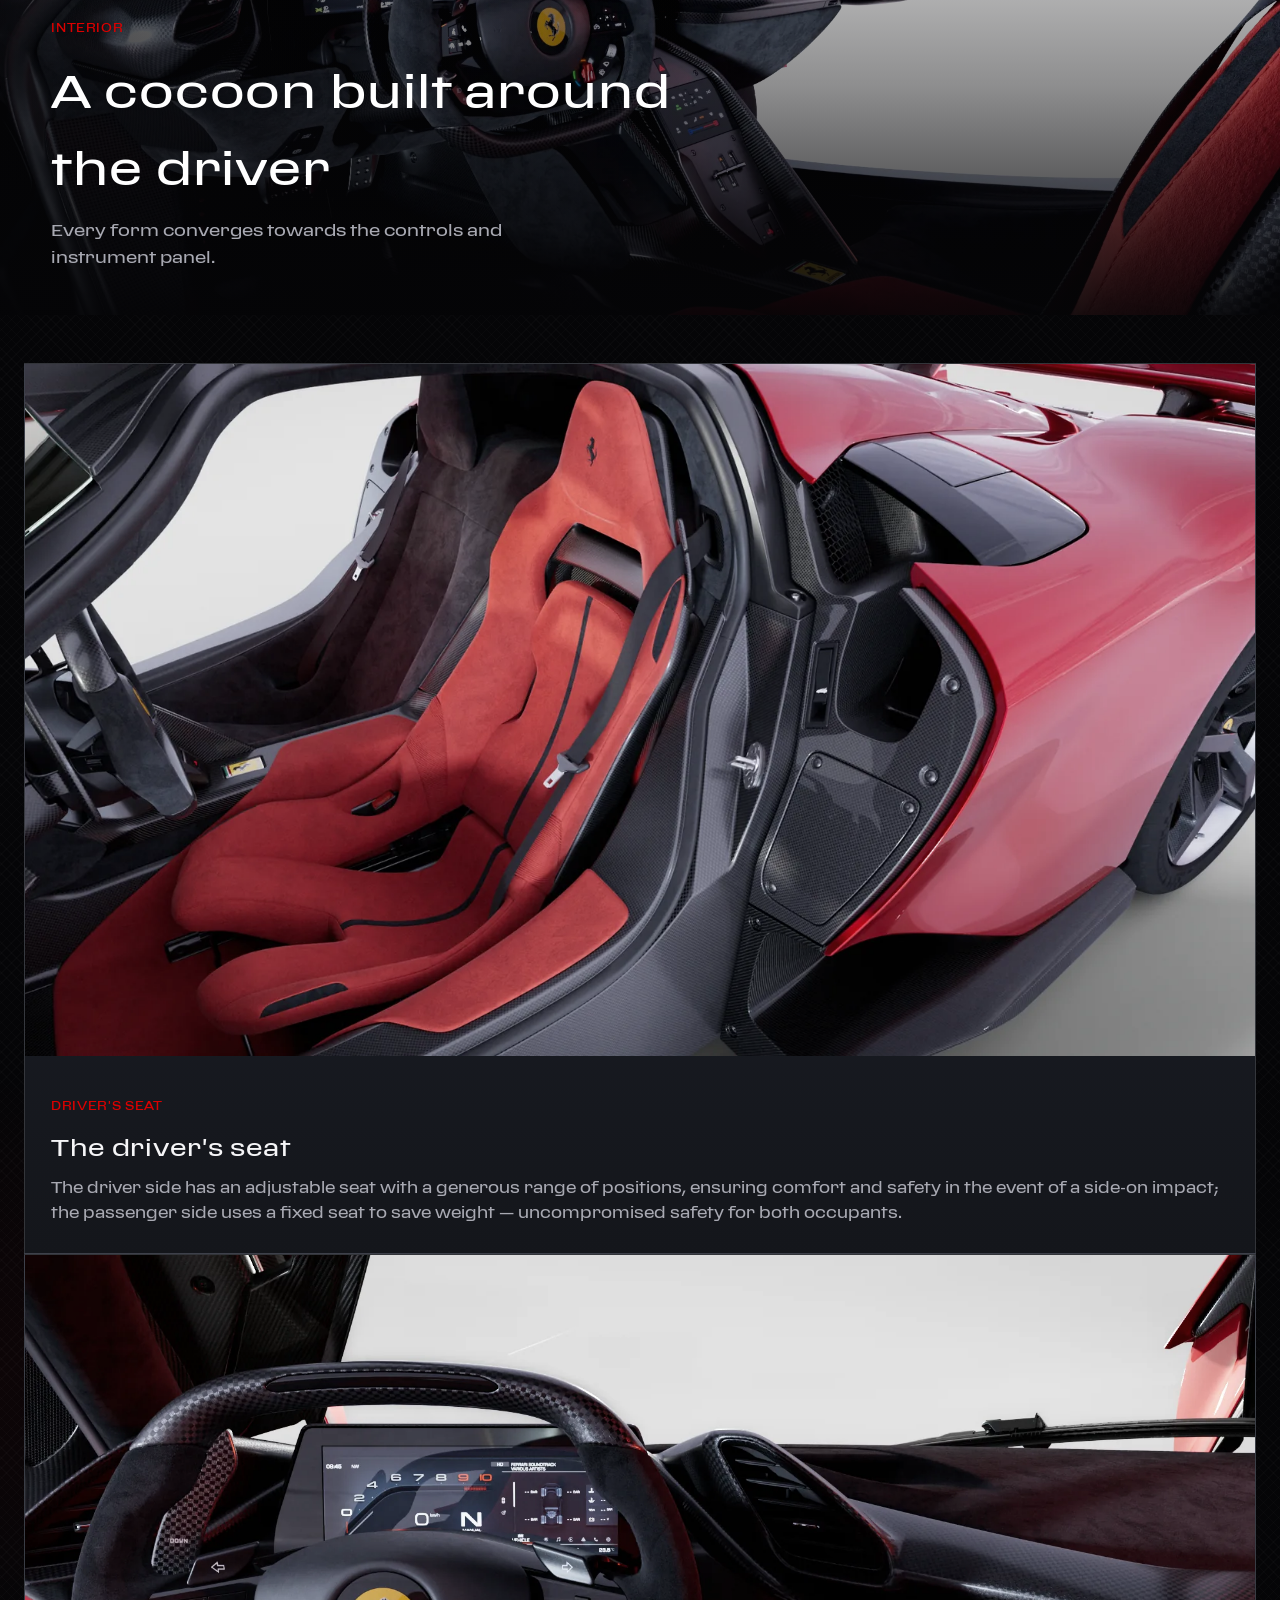
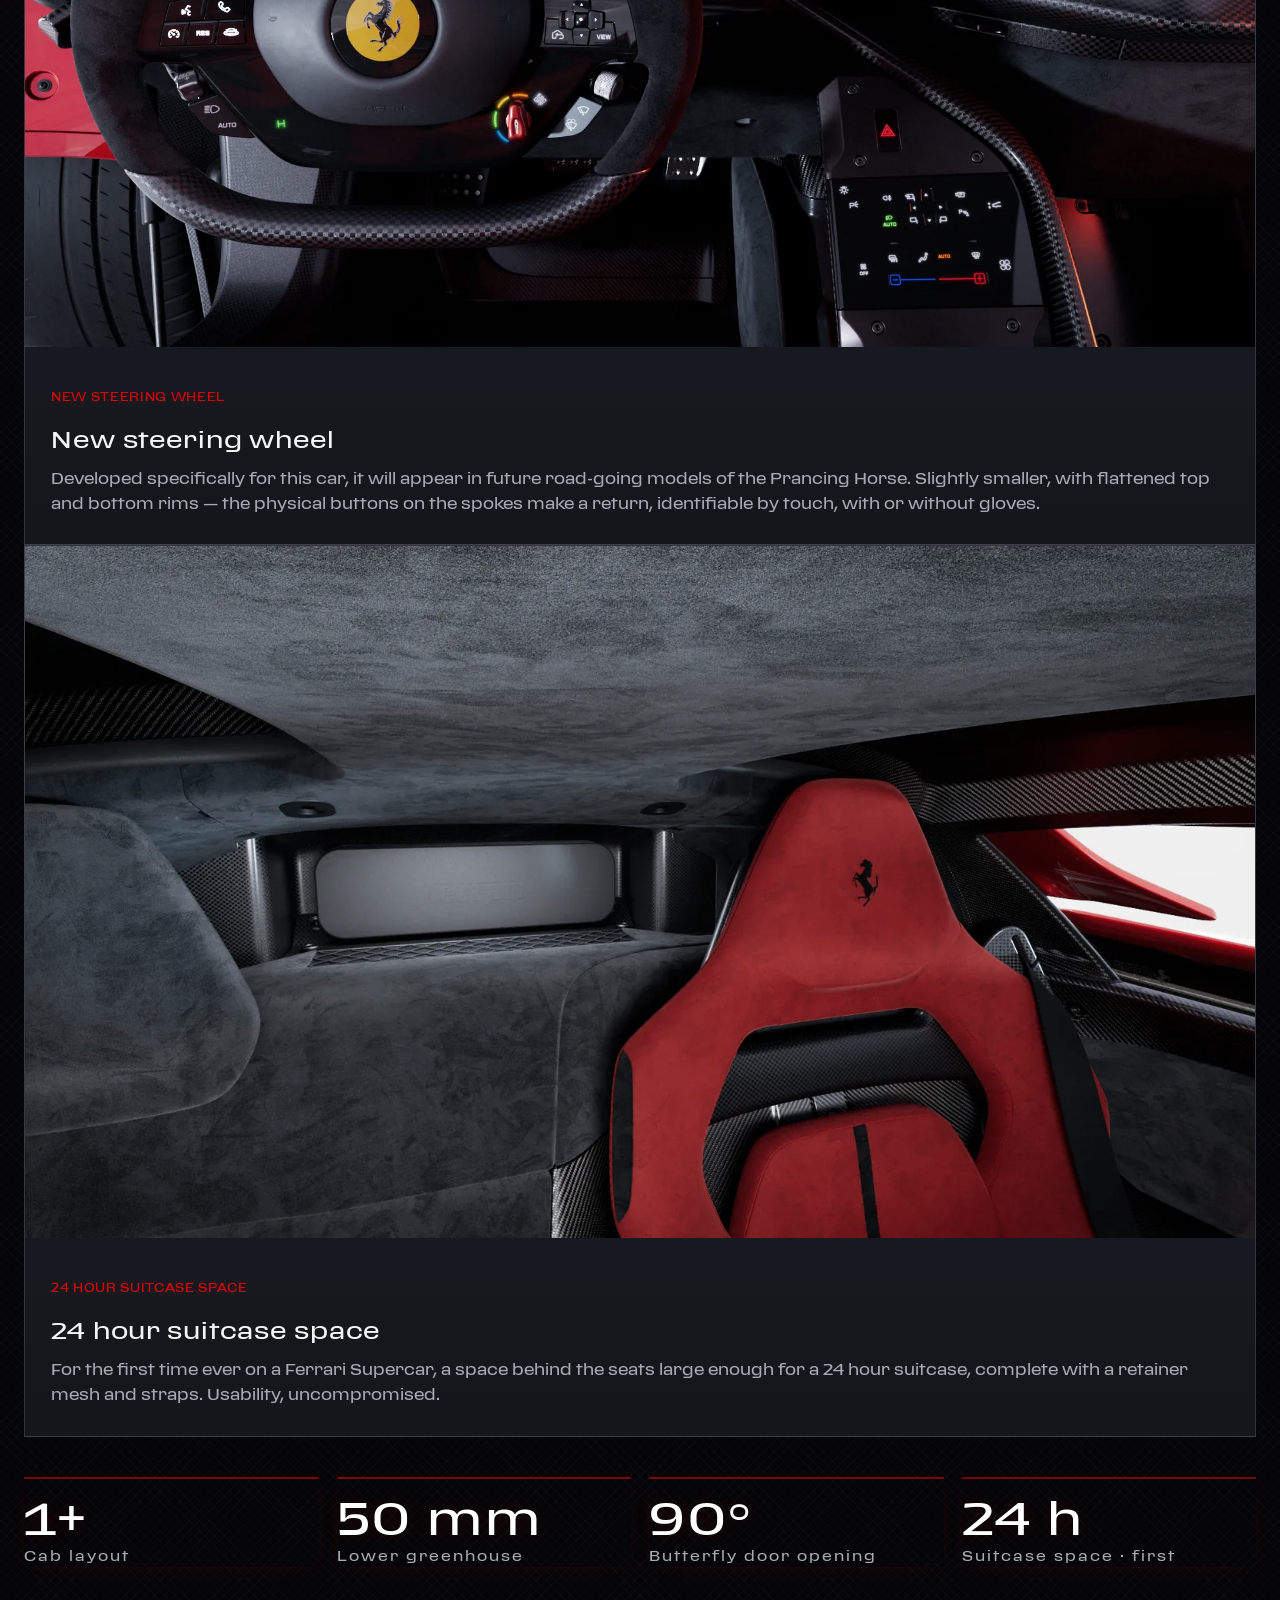
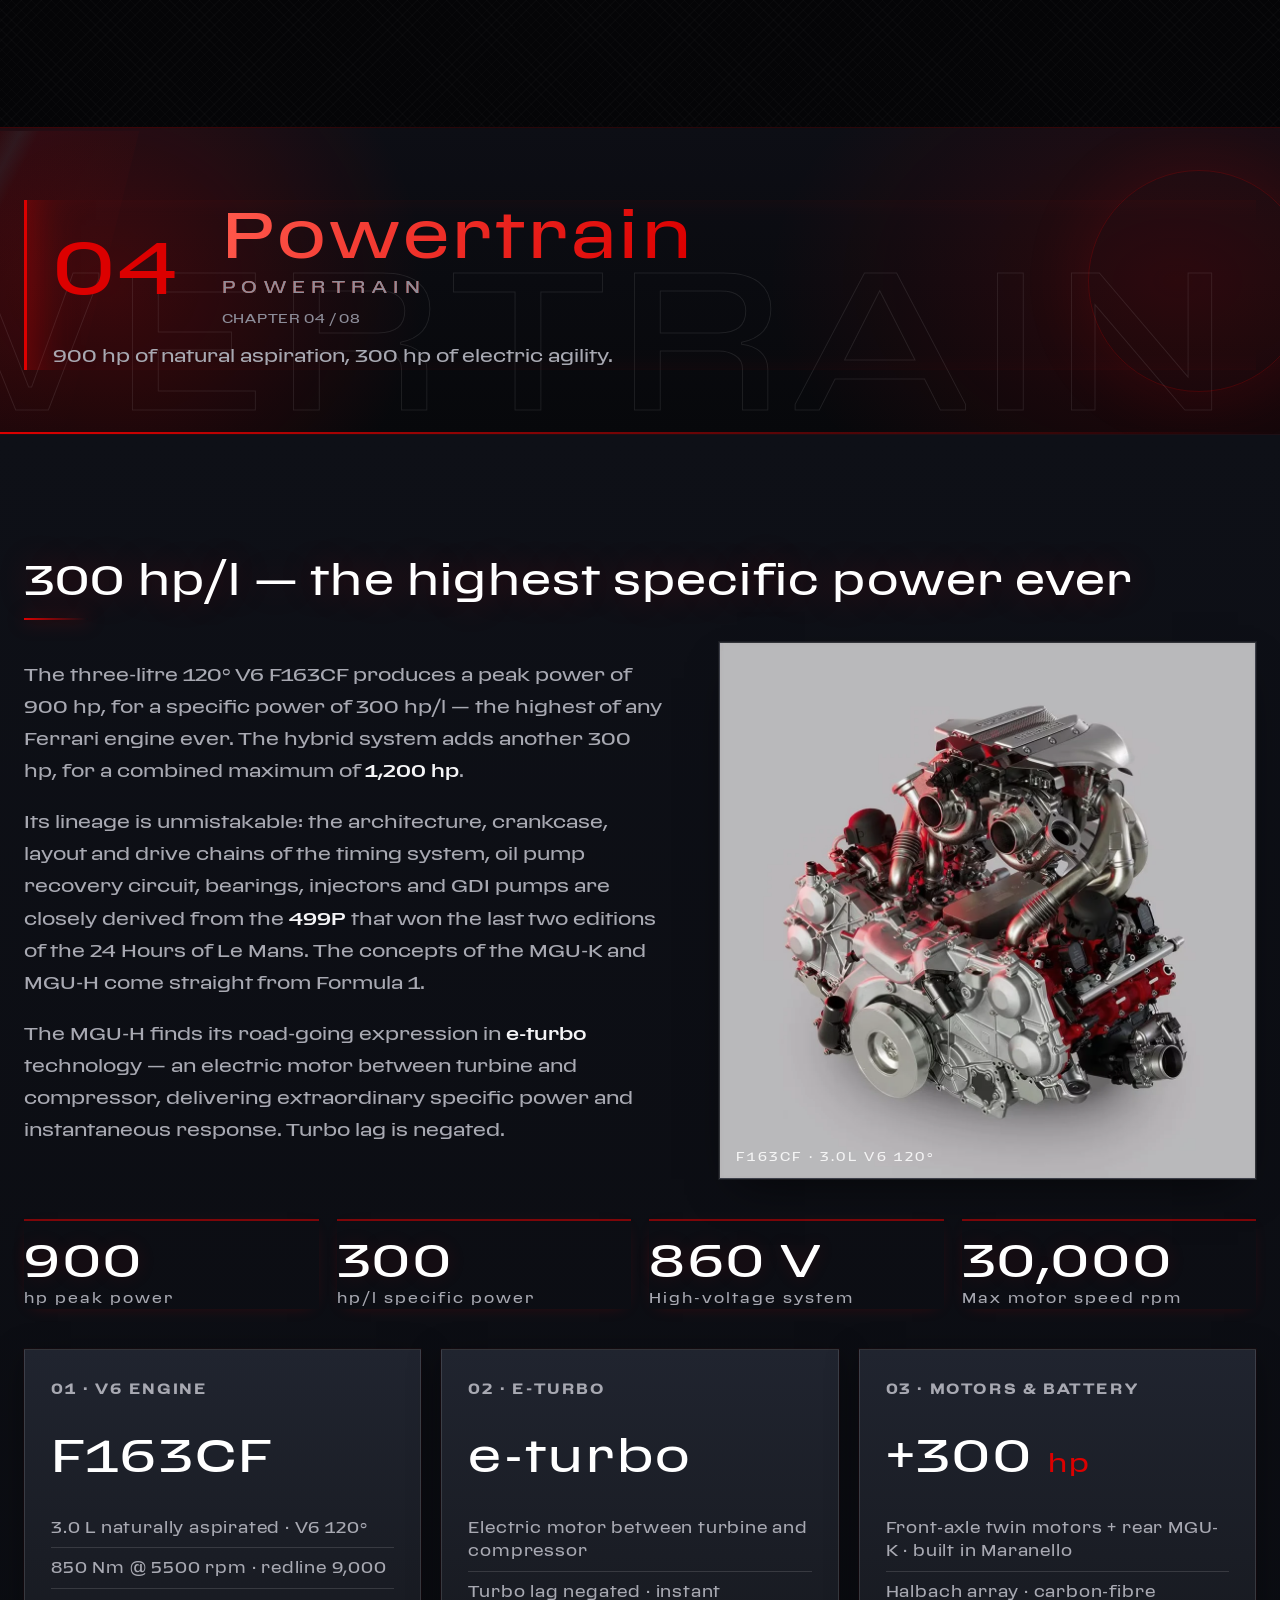
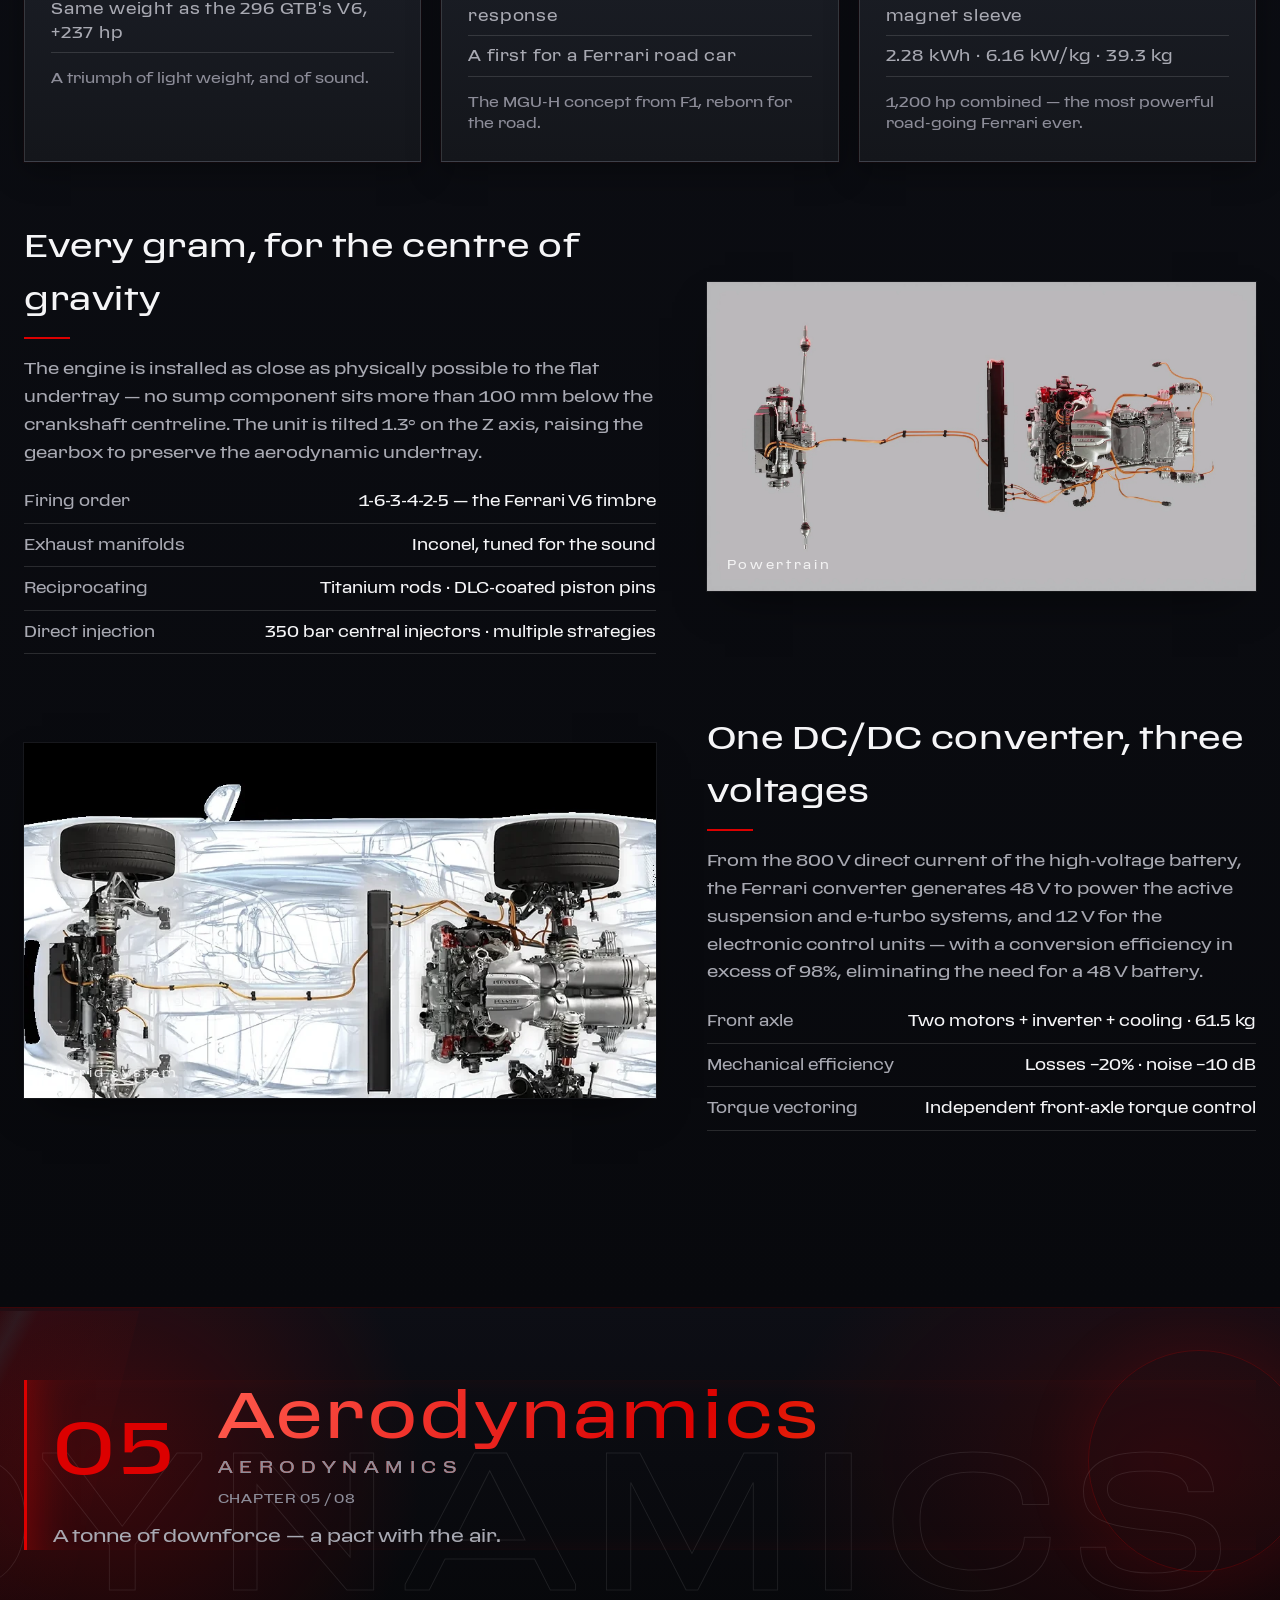
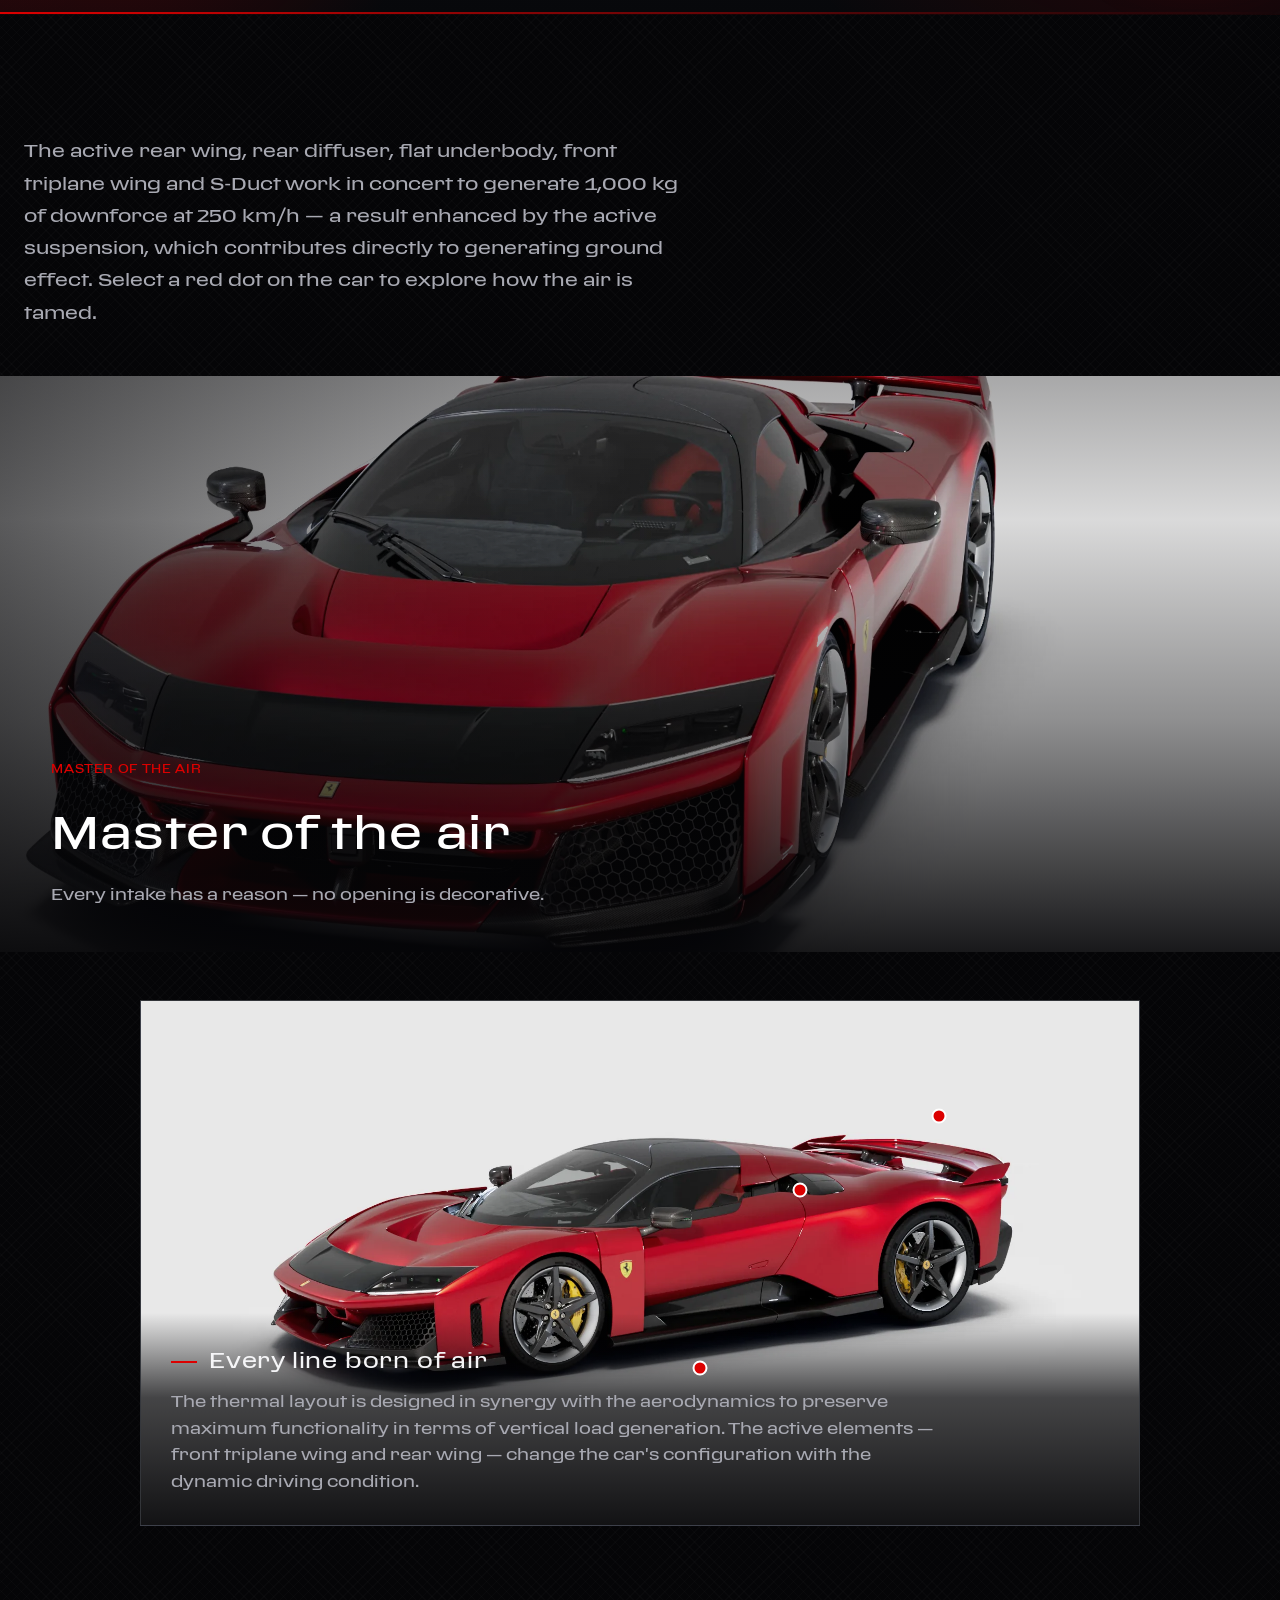
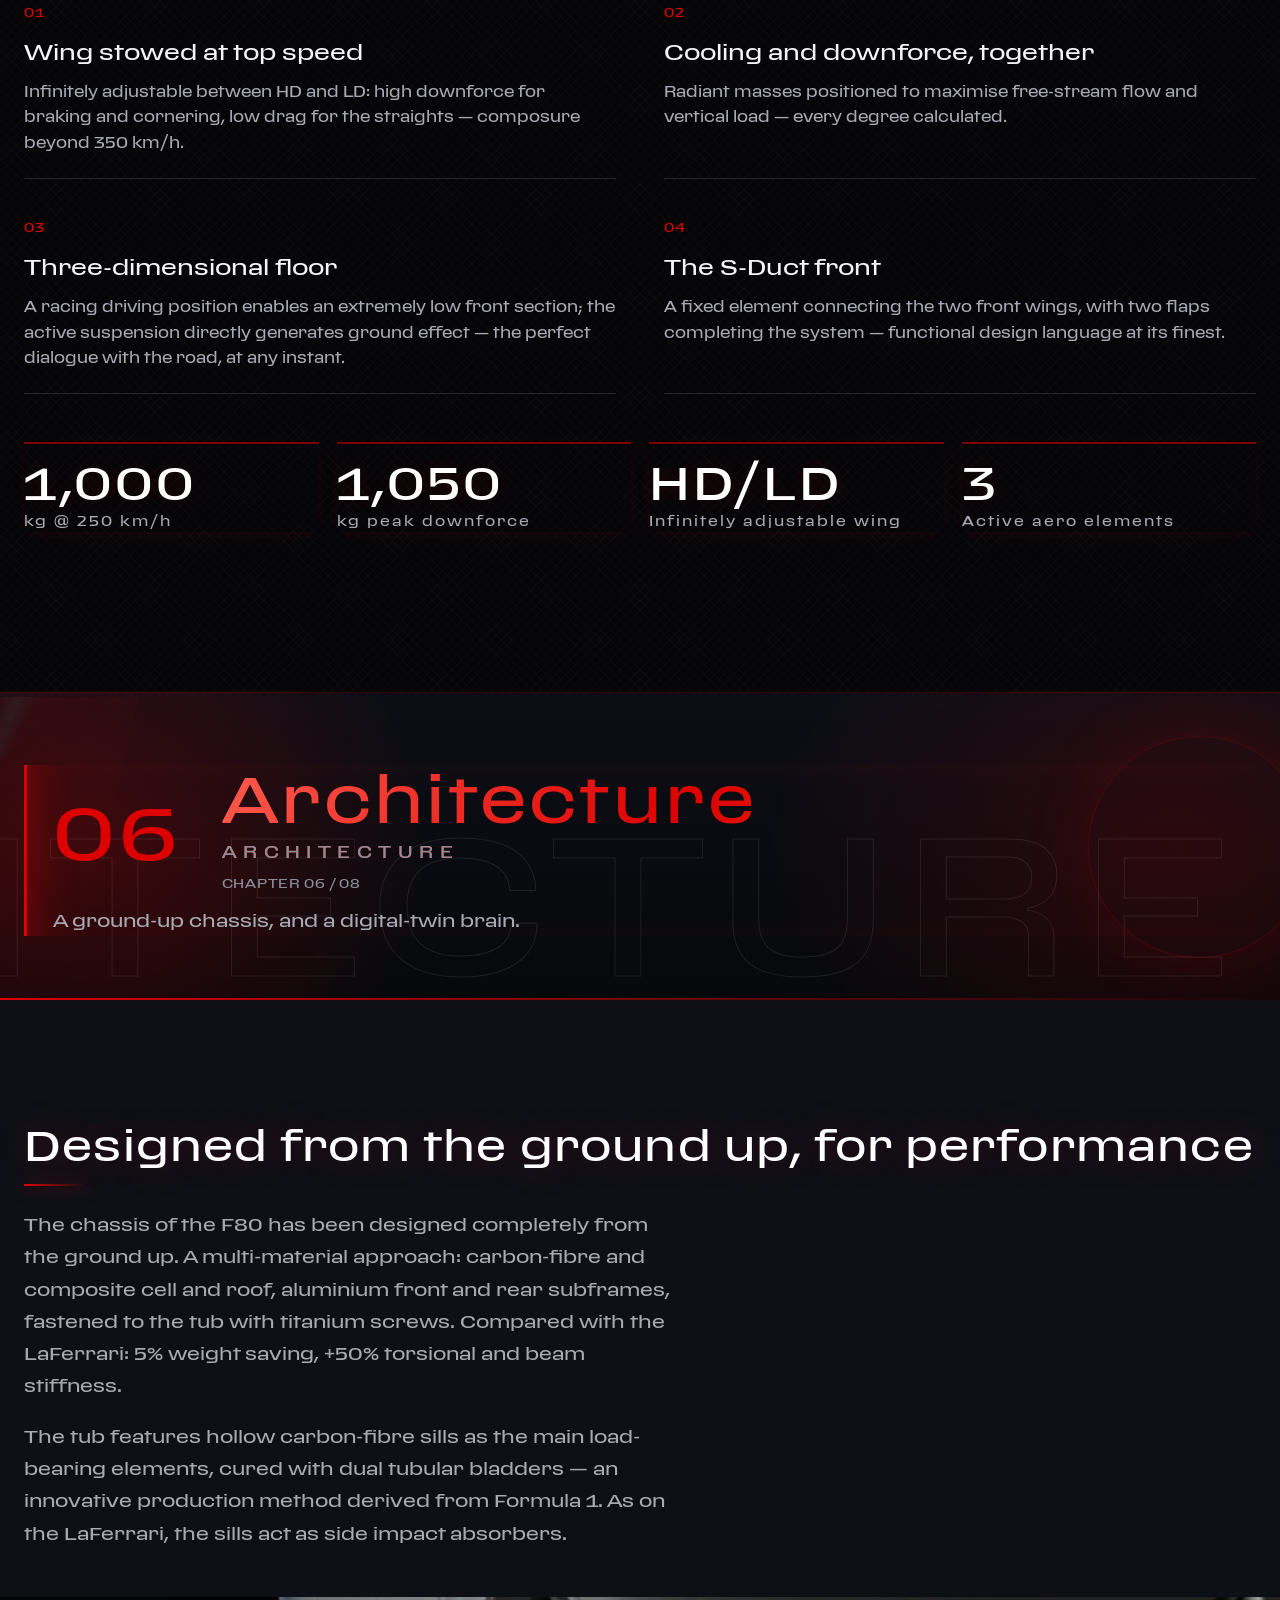
==== commit 5a62af00: "规范化:接入共享语言逻辑与 SEO 基建,清理未引用素材 - 语言分流改用 shared/v1/lang.js(统一实现,沿用原 localStorage 键与跳转方向) - 新增 robots.tx" ====
--- a/en.html
+++ b/en.html
@@ -11,7 +11,8 @@
 <meta property="og:image" content="assets/img/670e179521404600566636d2-ferrari-f80-photo-reveal-website-desk.webp">
 <meta property="og:url" content="https://www.ferrari.com/en-EN/auto/f80">
 <meta name="twitter:card" content="summary_large_image">
-<link rel="stylesheet" href="css/style.css">
+<link rel="stylesheet" href="shared/v1/components.css?v=dda33c0d">
+<link rel="stylesheet" href="css/style.css?v=61ea2d6d">
 <link rel="manifest" href="manifest.json">
 <link rel="icon" type="image/png" href="assets/img/f80-favicon.png">
 <!-- hc:seo:start -->
@@ -671,7 +672,7 @@
   <button class="lightbox__next" data-lb-next aria-label="Next">›</button>
 </div>
 
-<script src="js/main.js"></script>
+<script src="js/main.js?v=eab7b455"></script>
 </body>
 </html>
 
--- a/shared/v1/components.css
+++ b/shared/v1/components.css
@@ -0,0 +1,83 @@
+/* ==========================================================================
+   shared/v1/components.css — hypercar 站点群共享组件
+   --------------------------------------------------------------------------
+   只收录**经实测逐字节相同**的组件。抽取工具:
+     tools/extract_component.py --component <名> --from <来源站>
+   依据:tools/analyze_css.py 的重合度报告。差异站一律不合并。
+   引用顺序:components.css 必须在各站 theme.css / page.css 之前,
+   这样站点级覆盖仍然生效。
+   ========================================================================== */
+
+/* === portal-bar : begin === */
+/* ---------- HYPERCAR 门户跳转 ---------- */
+.portal-bar {
+  display: flex;
+  align-items: center;
+  gap: 16px;
+  width: fit-content;
+  max-width: calc(100% - 48px);
+  margin: 52px auto 20px;
+  padding: 15px 40px;
+  border: 1.5px solid var(--accent, var(--blue-lux, var(--red, var(--gold))));
+  border-radius: 999px;
+  background: rgba(255, 255, 255, 0.045);
+  color: var(--ink-dim, var(--dim));
+  font-family: var(--font-mono, var(--mono));
+  font-size: 11.5px;
+  letter-spacing: 0.2em;
+  text-decoration: none;
+  transition: border-color .35s, color .35s, background .35s, transform .35s;
+}
+.portal-bar:hover { transform: translateY(-2px); background: rgba(255, 255, 255, 0.09); }
+.portal-bar__rule {
+  width: 36px;
+  height: 1px;
+  flex: none;
+  background: linear-gradient(90deg, transparent, var(--accent, var(--blue-lux, var(--red, var(--gold)))));
+}
+.portal-bar__rule--r { background: linear-gradient(90deg, var(--accent, var(--blue-lux, var(--red, var(--gold)))), transparent); }
+.portal-bar__badge {
+  width: 24px;
+  height: 24px;
+  border-radius: 7px;
+  flex: none;
+  display: grid;
+  place-items: center;
+  background: var(--accent, var(--blue-lux, var(--red, var(--gold))));
+  color: #0b0b0e;
+  font-size: 13px;
+  font-weight: 700;
+  box-shadow: 0 0 14px var(--accent, var(--blue-lux, var(--red, var(--gold))));
+}
+.portal-bar__name {
+  color: var(--accent, var(--blue-lux, var(--red, var(--gold))));
+  font-weight: 700;
+  letter-spacing: 0.24em;
+  white-space: nowrap;
+}
+.portal-bar__sep {
+  width: 1px;
+  height: 16px;
+  flex: none;
+  background: var(--line);
+}
+.portal-bar__text {
+  color: var(--ink-dim, var(--dim));
+  letter-spacing: 0.12em;
+  white-space: nowrap;
+}
+.portal-bar__arrow { font-style: normal; transition: transform .35s; }
+.portal-bar:hover .portal-bar__arrow { transform: translateX(4px); }
+@media (max-width: 720px) {
+
+    .portal-bar { flex-wrap: wrap; justify-content: center; text-align: center; margin: 30px 20px 14px; padding: 13px 26px; gap: 12px; }
+}
+@media (max-width: 720px) {
+
+    .portal-bar__rule { display: none; }
+}
+@media (max-width: 720px) {
+
+    .portal-bar__text { white-space: normal; }
+}
+/* === portal-bar : end === */
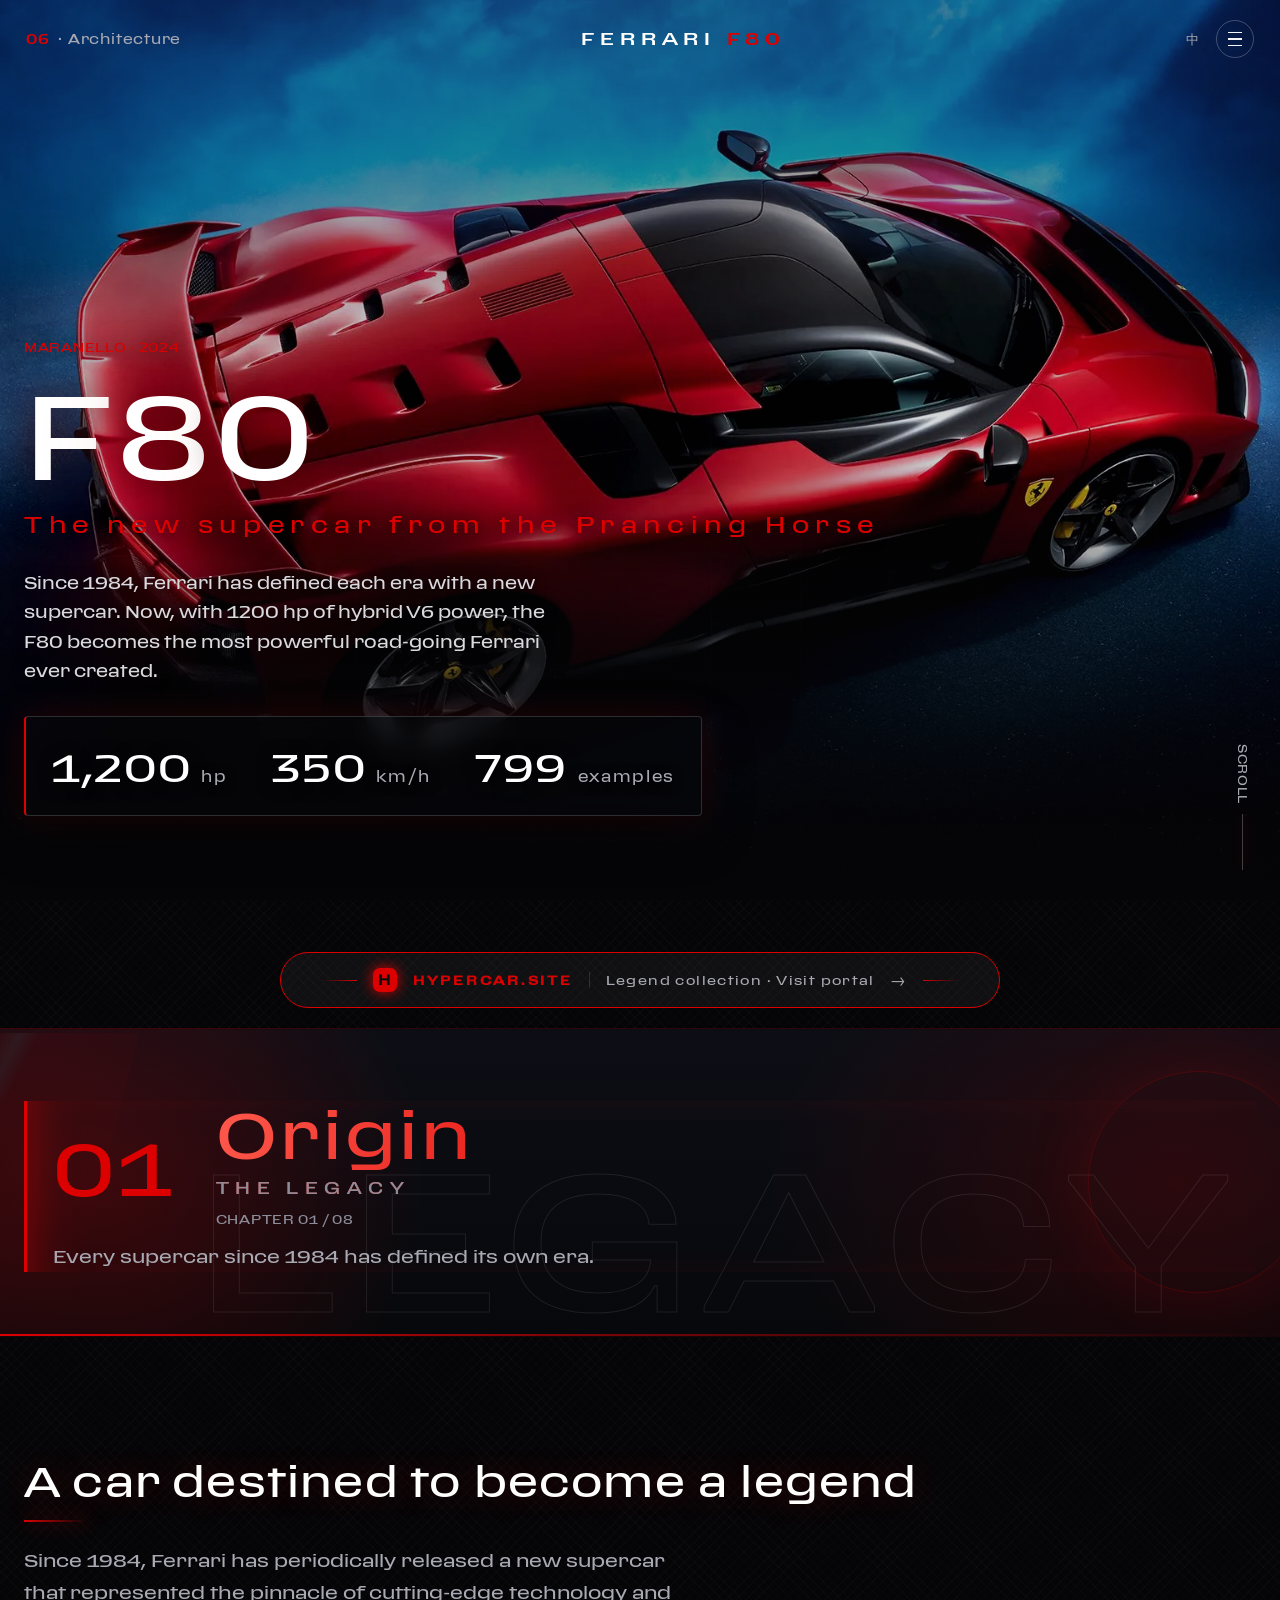
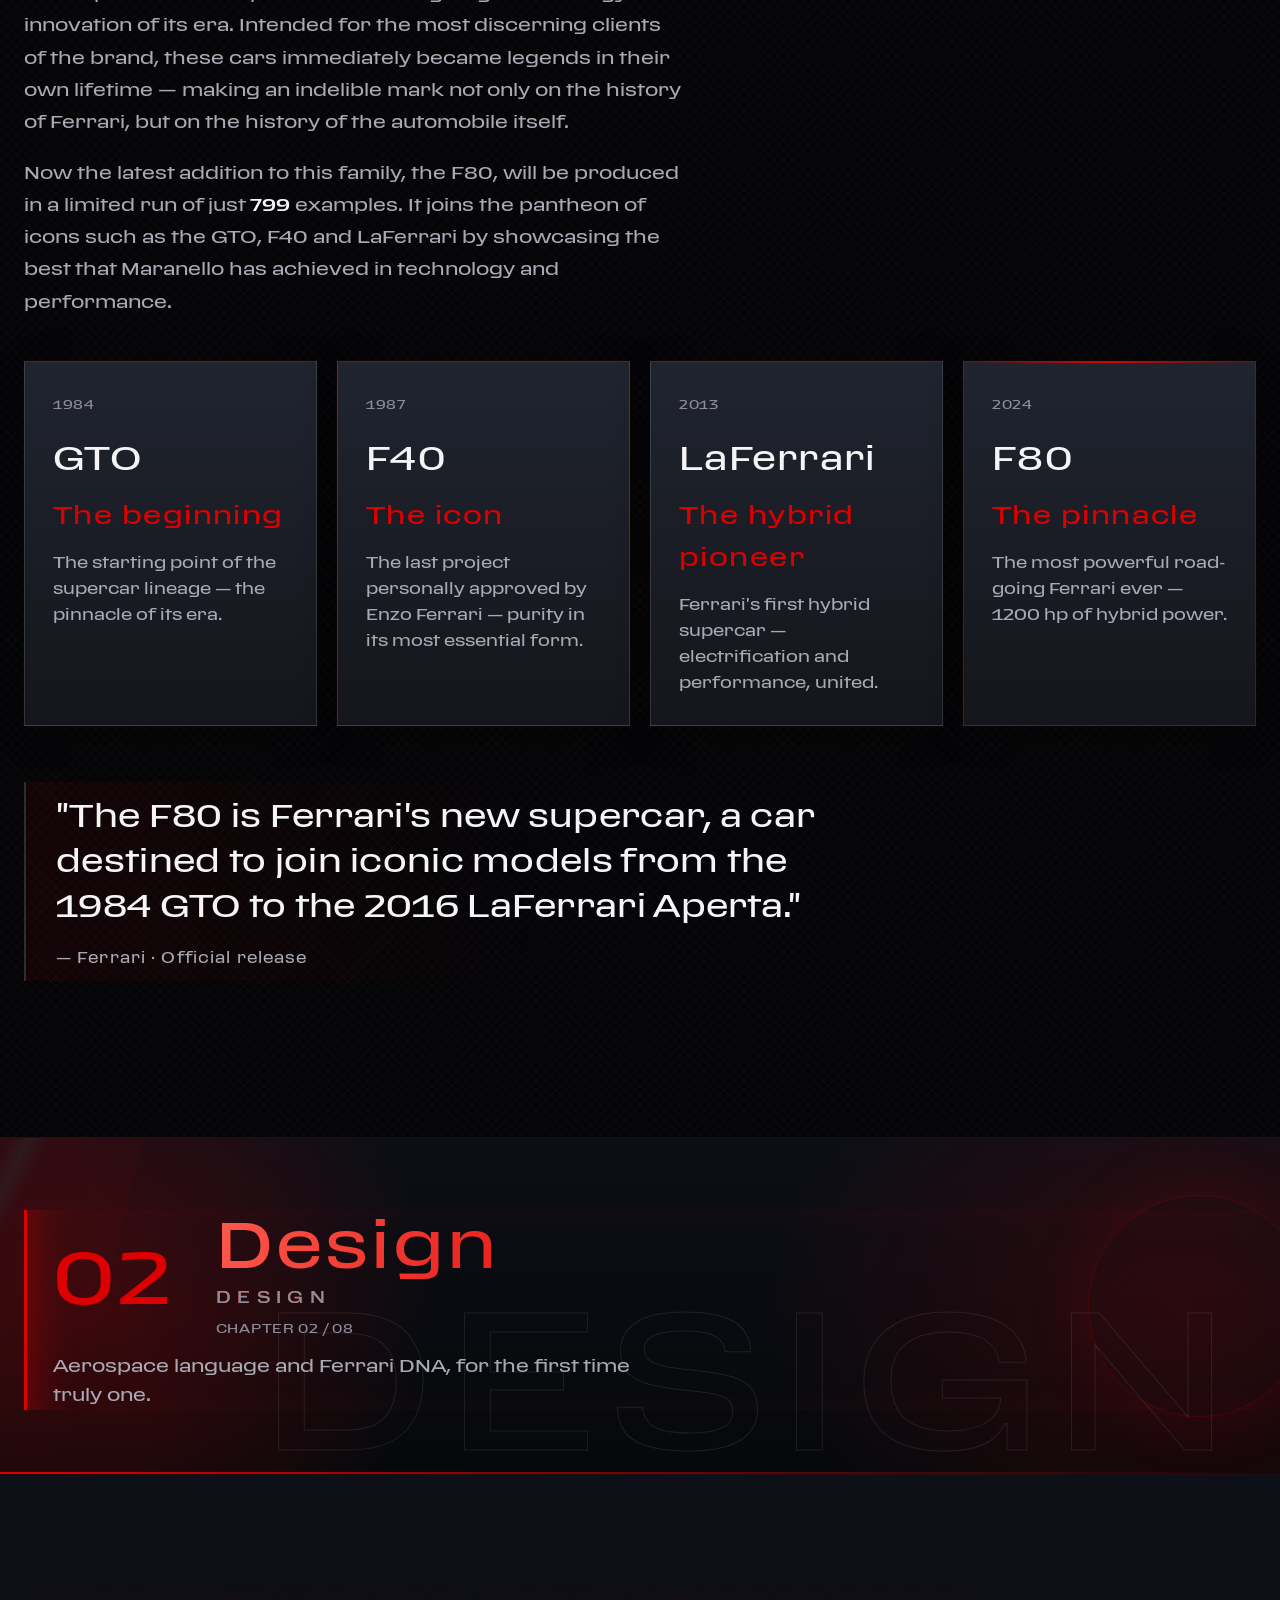
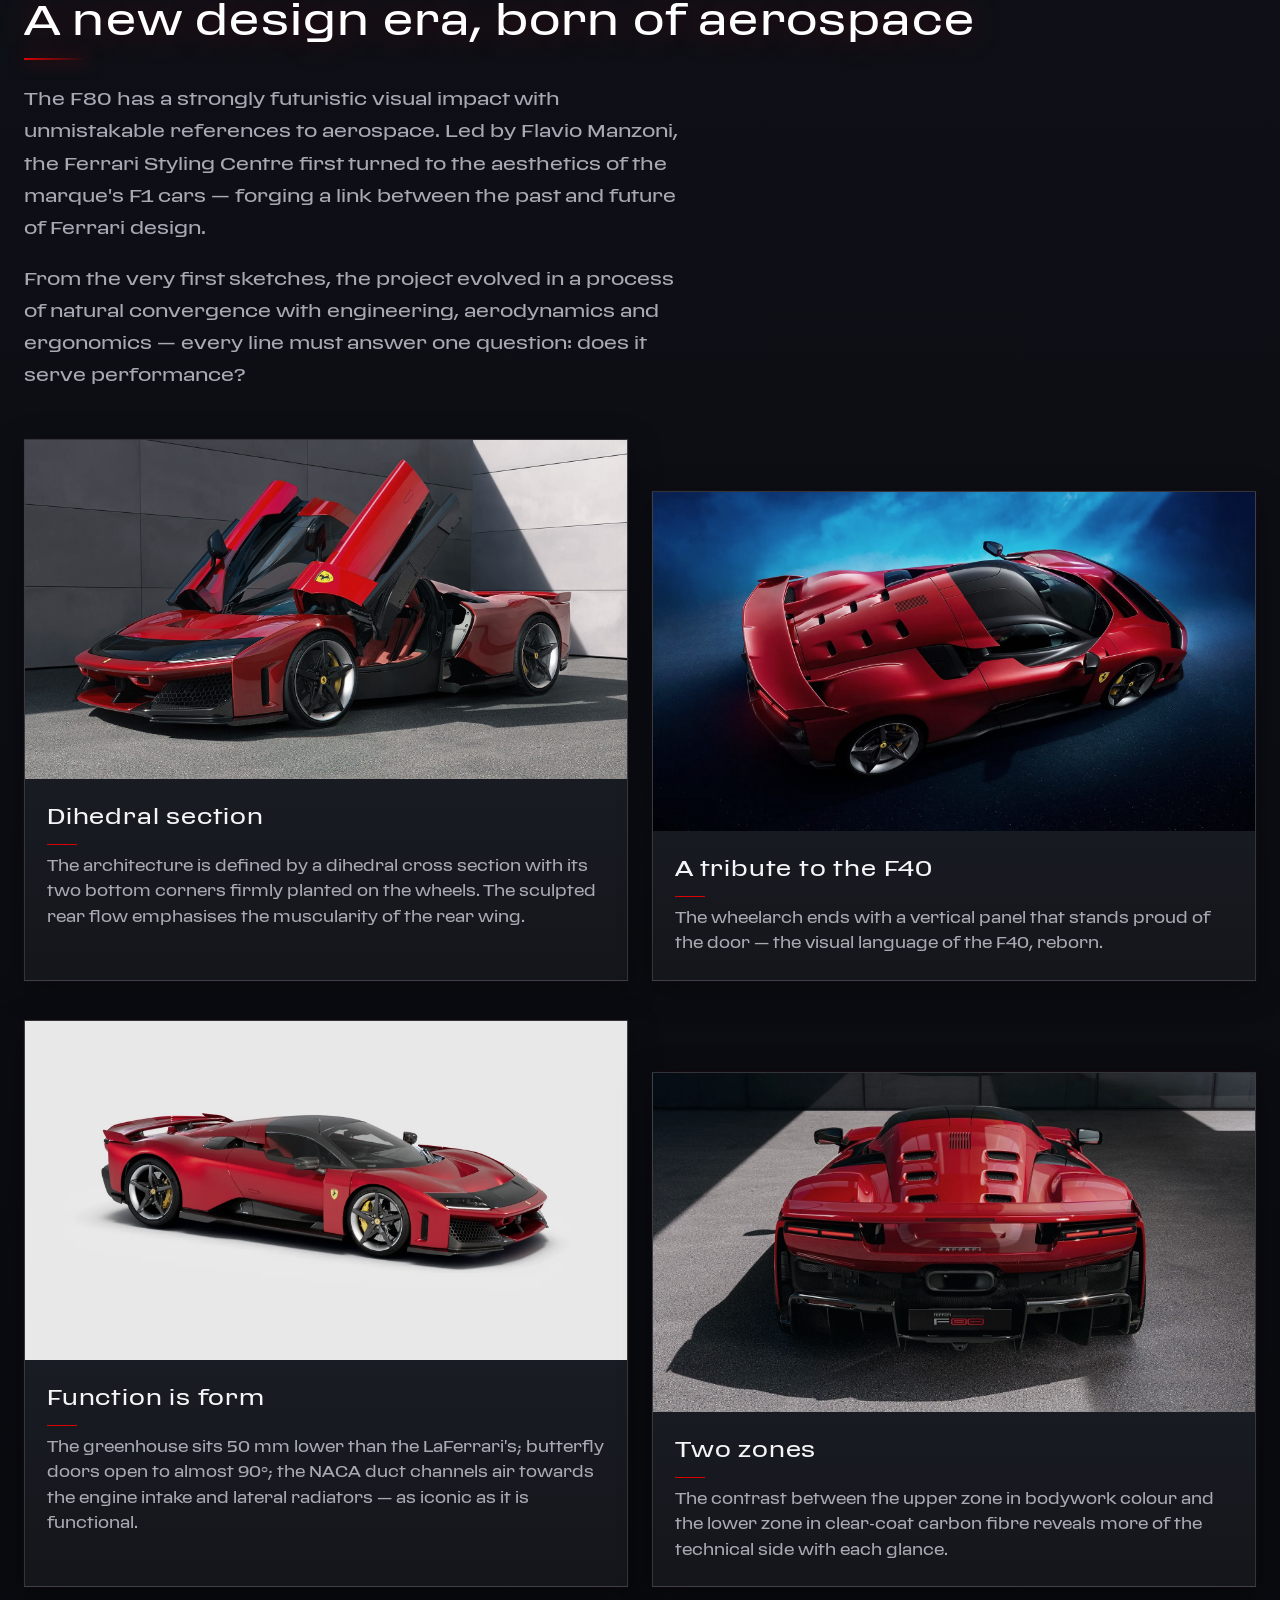
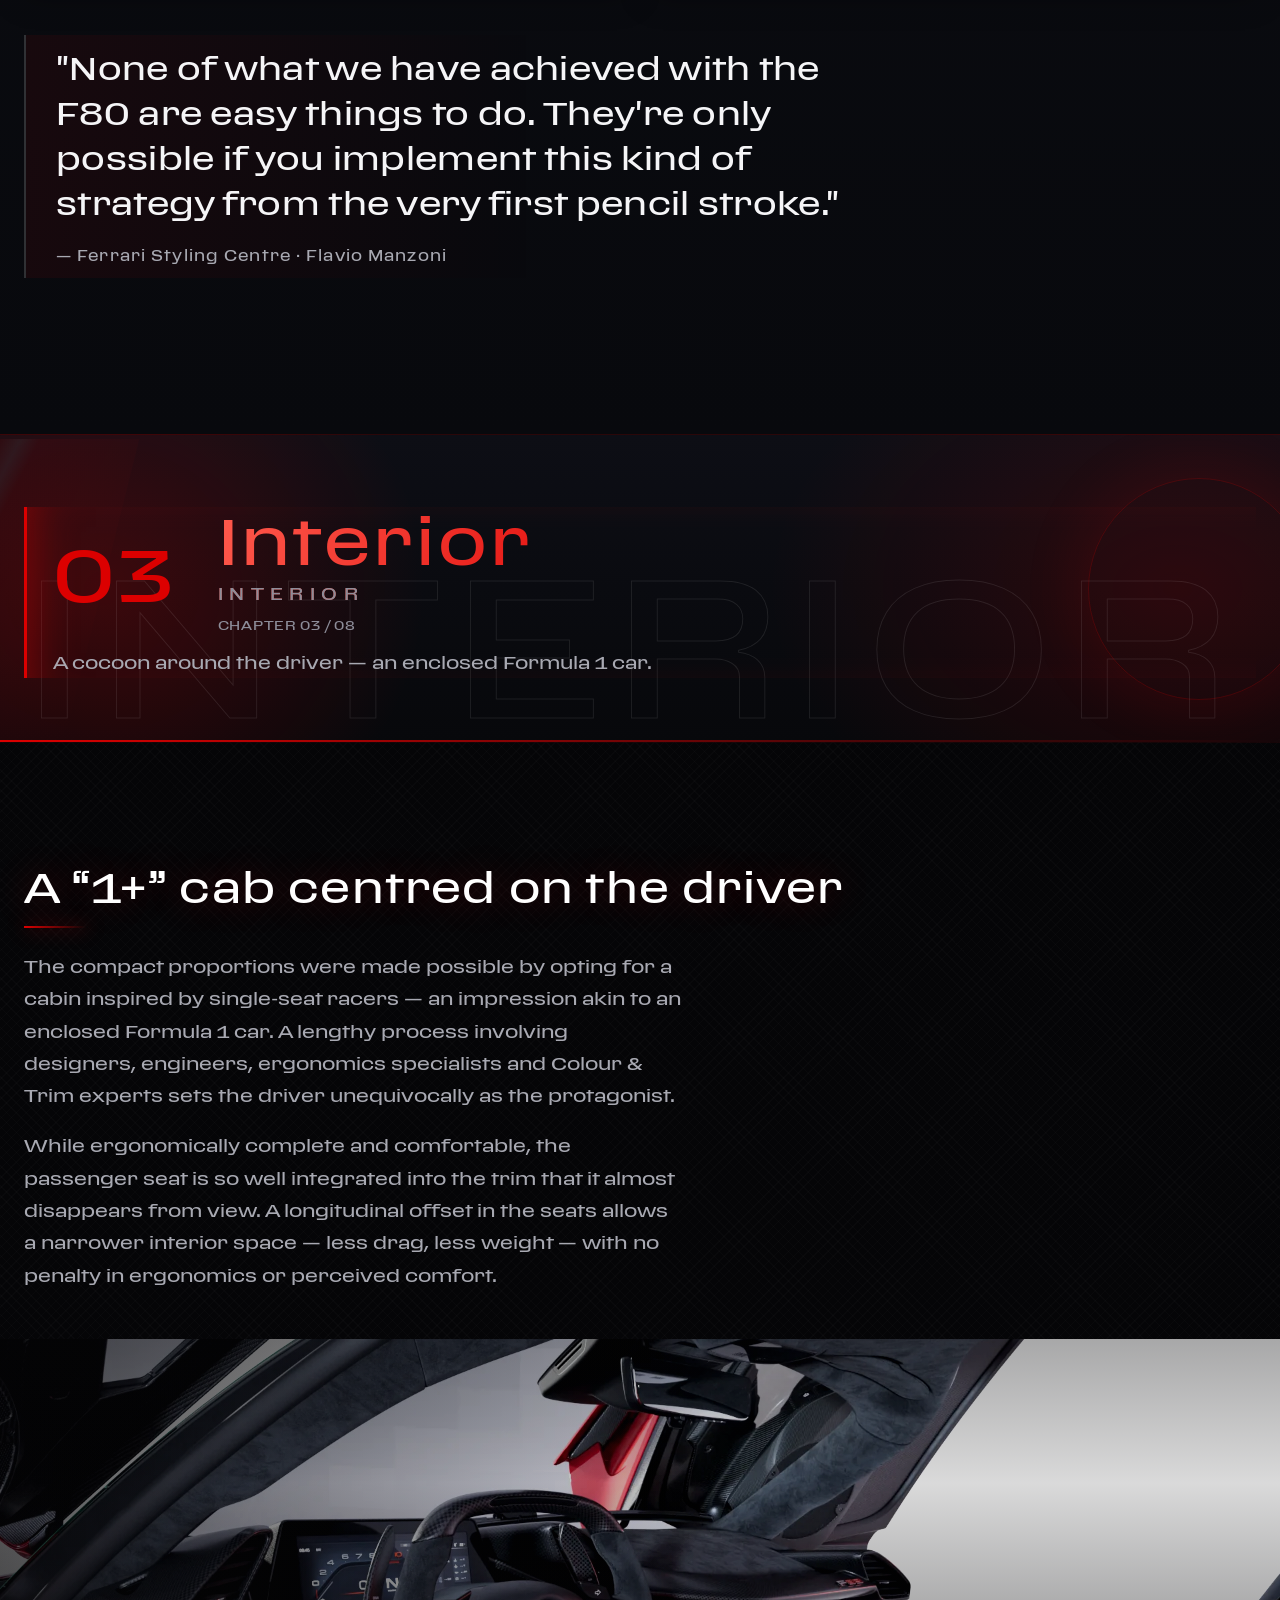
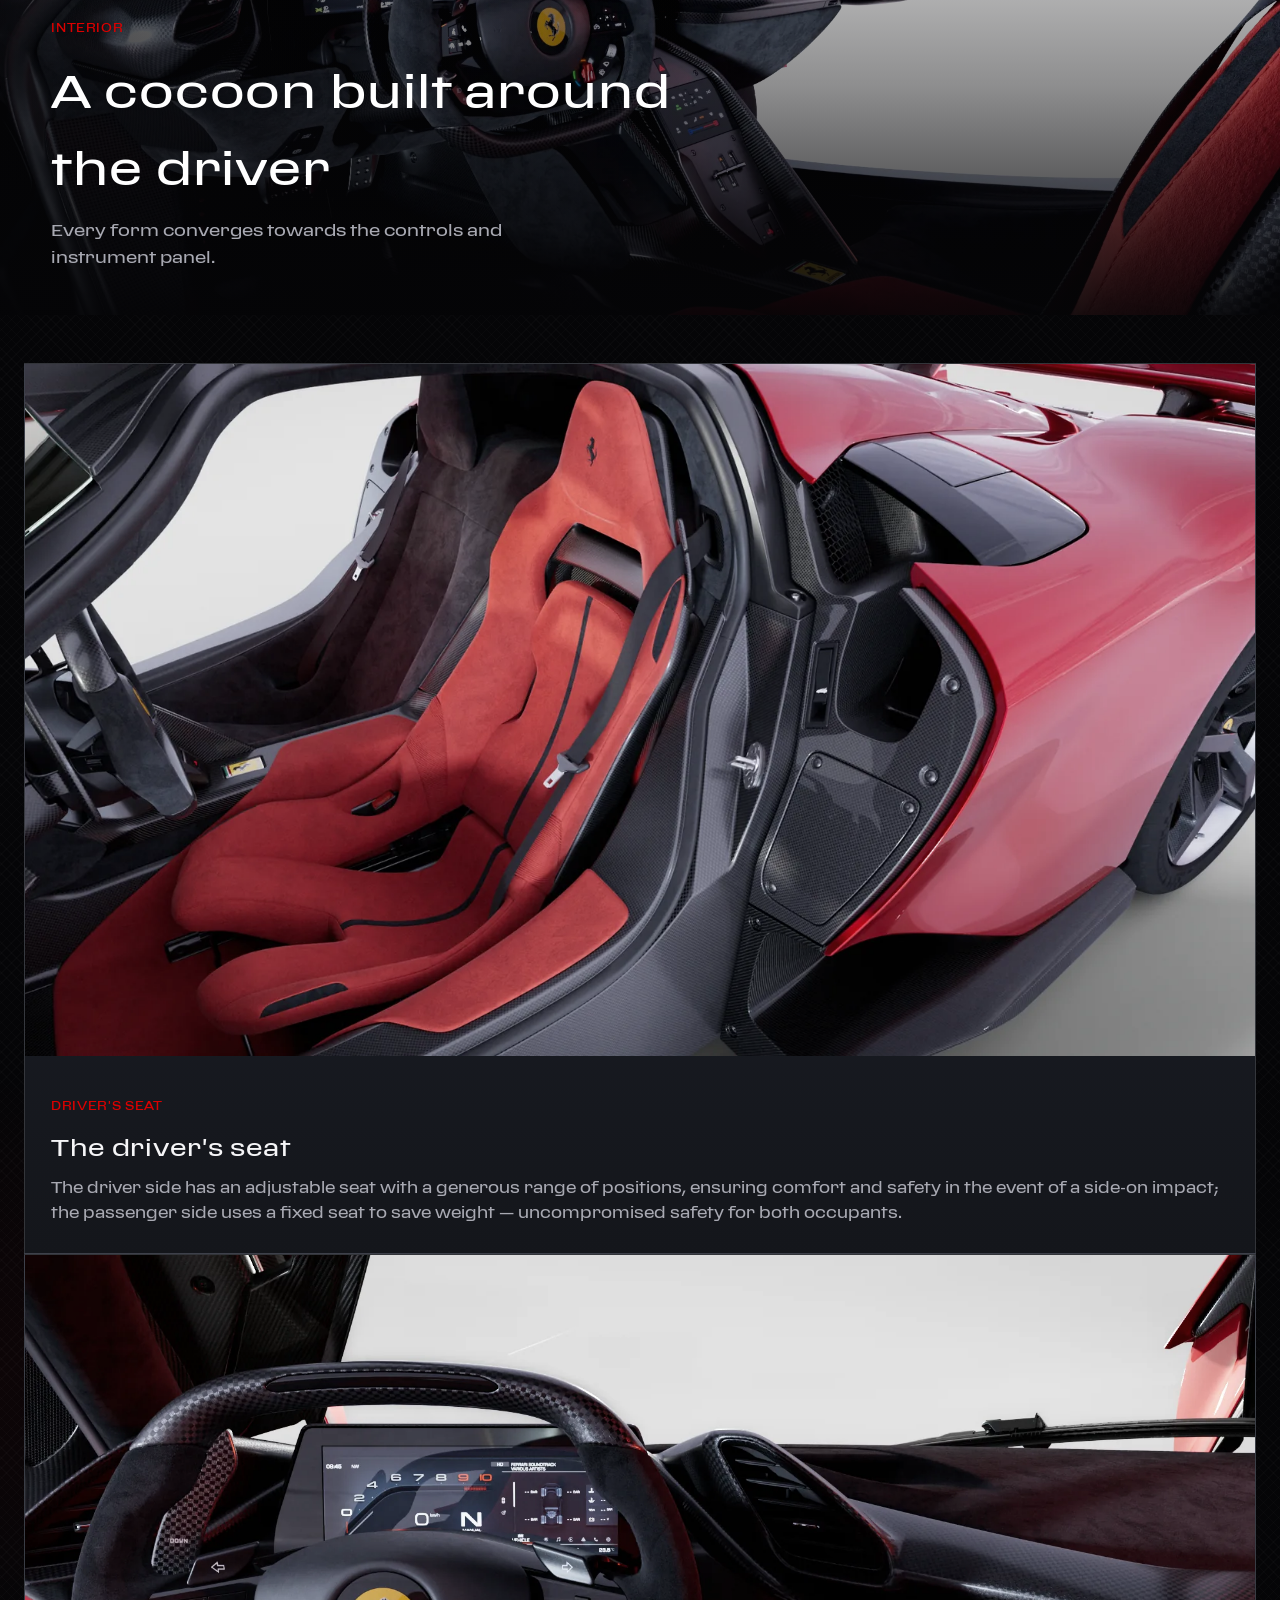
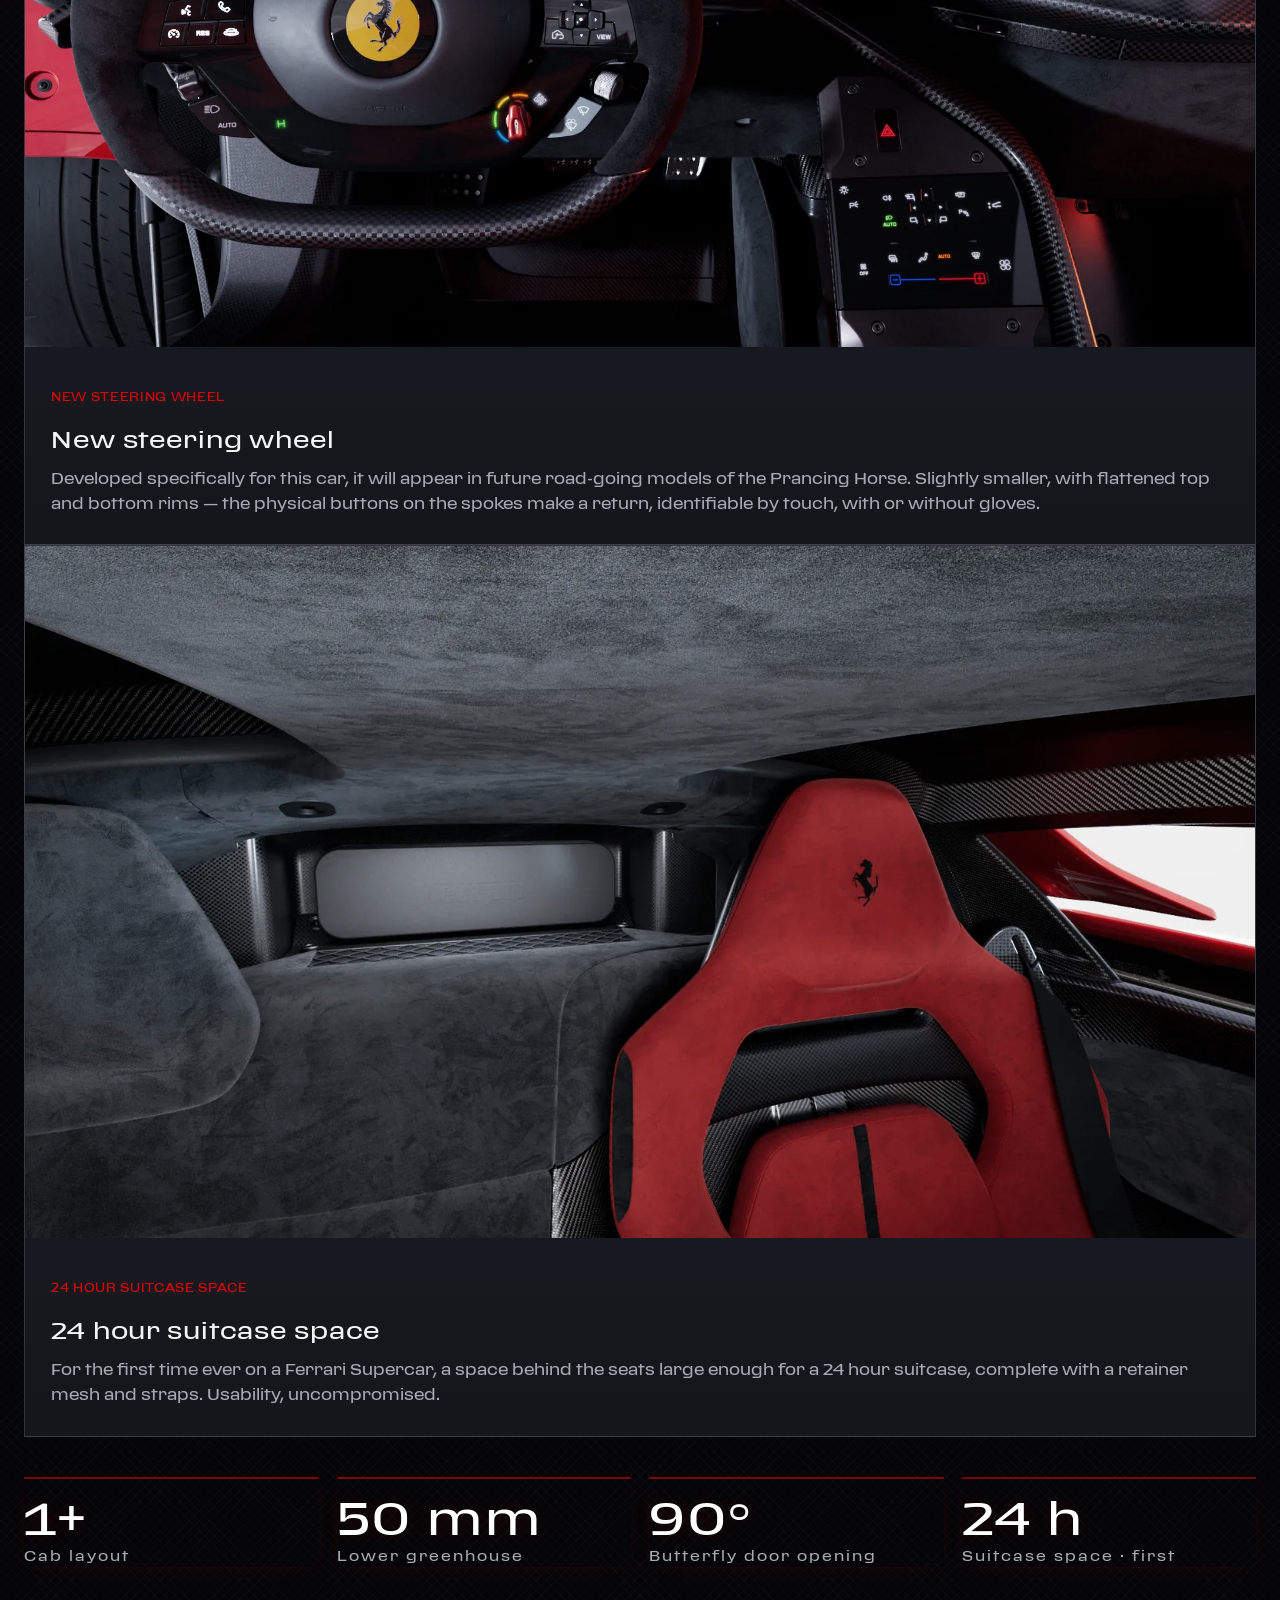
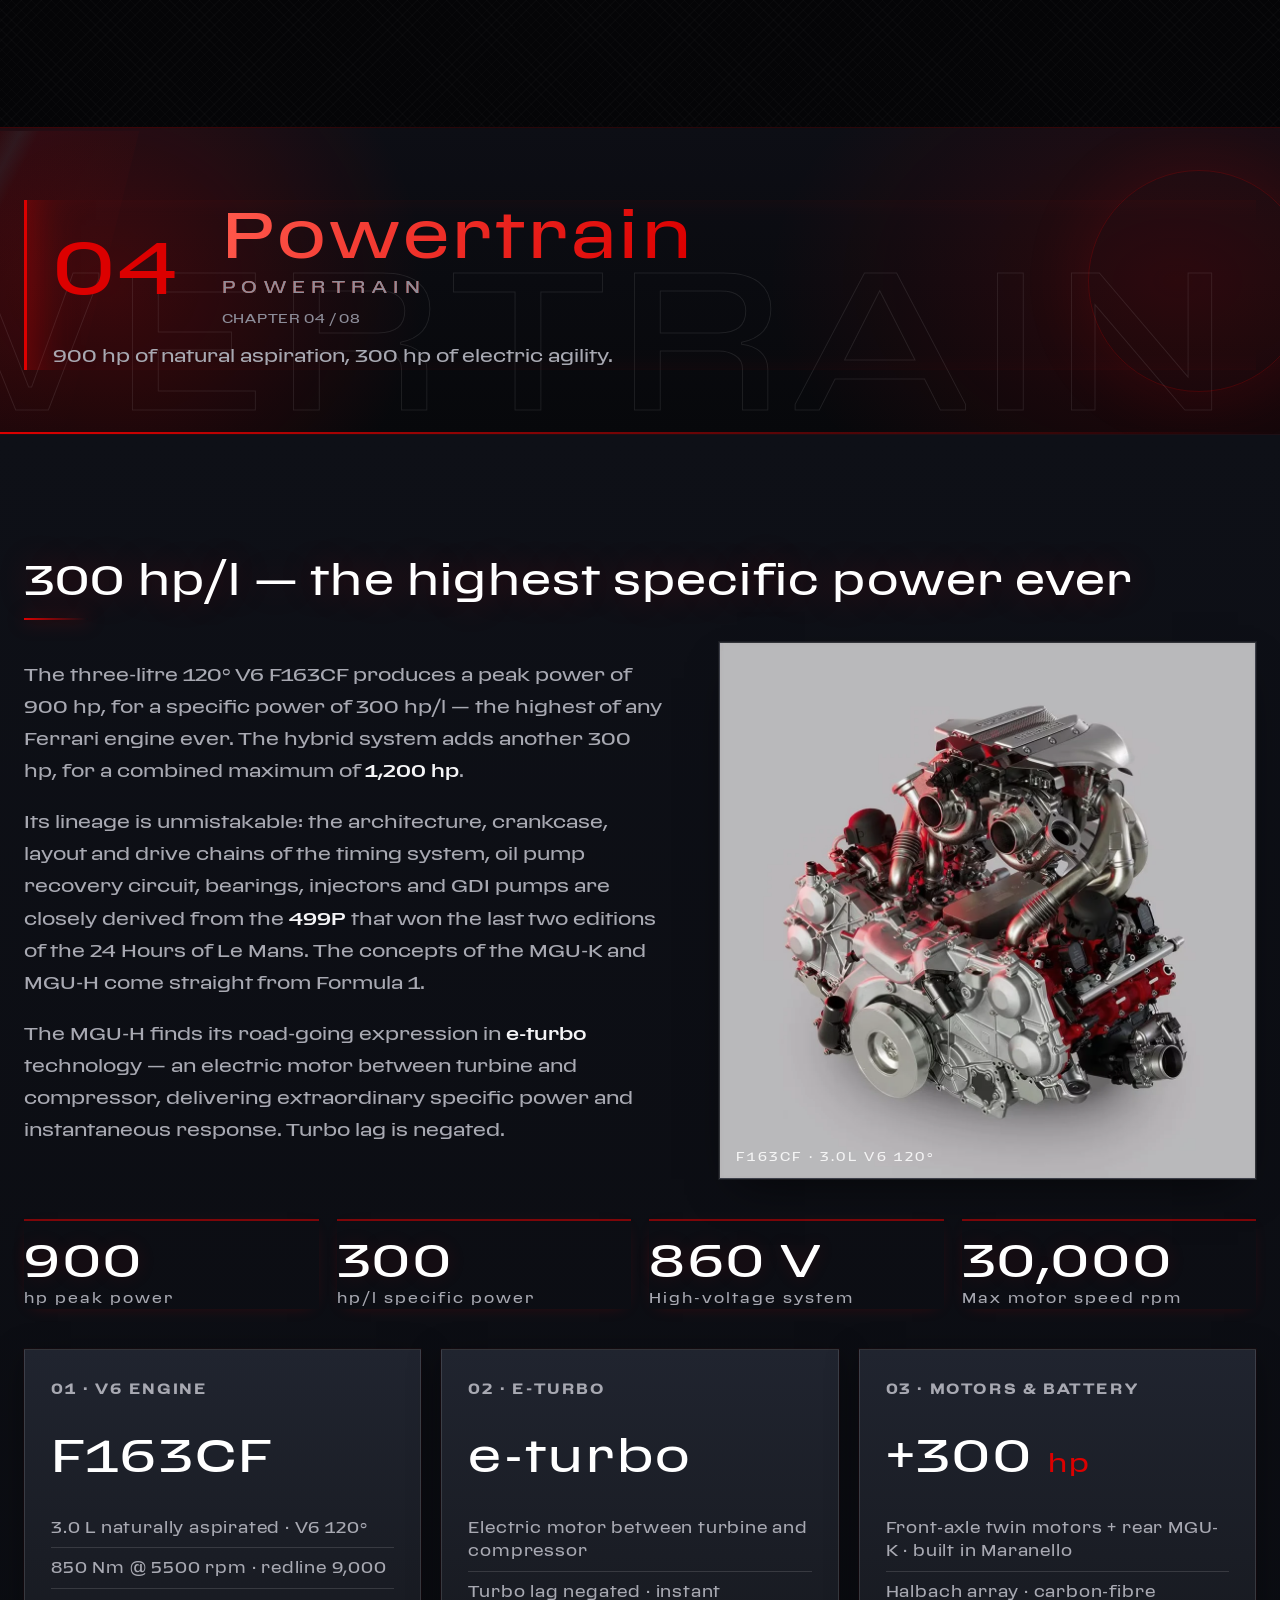
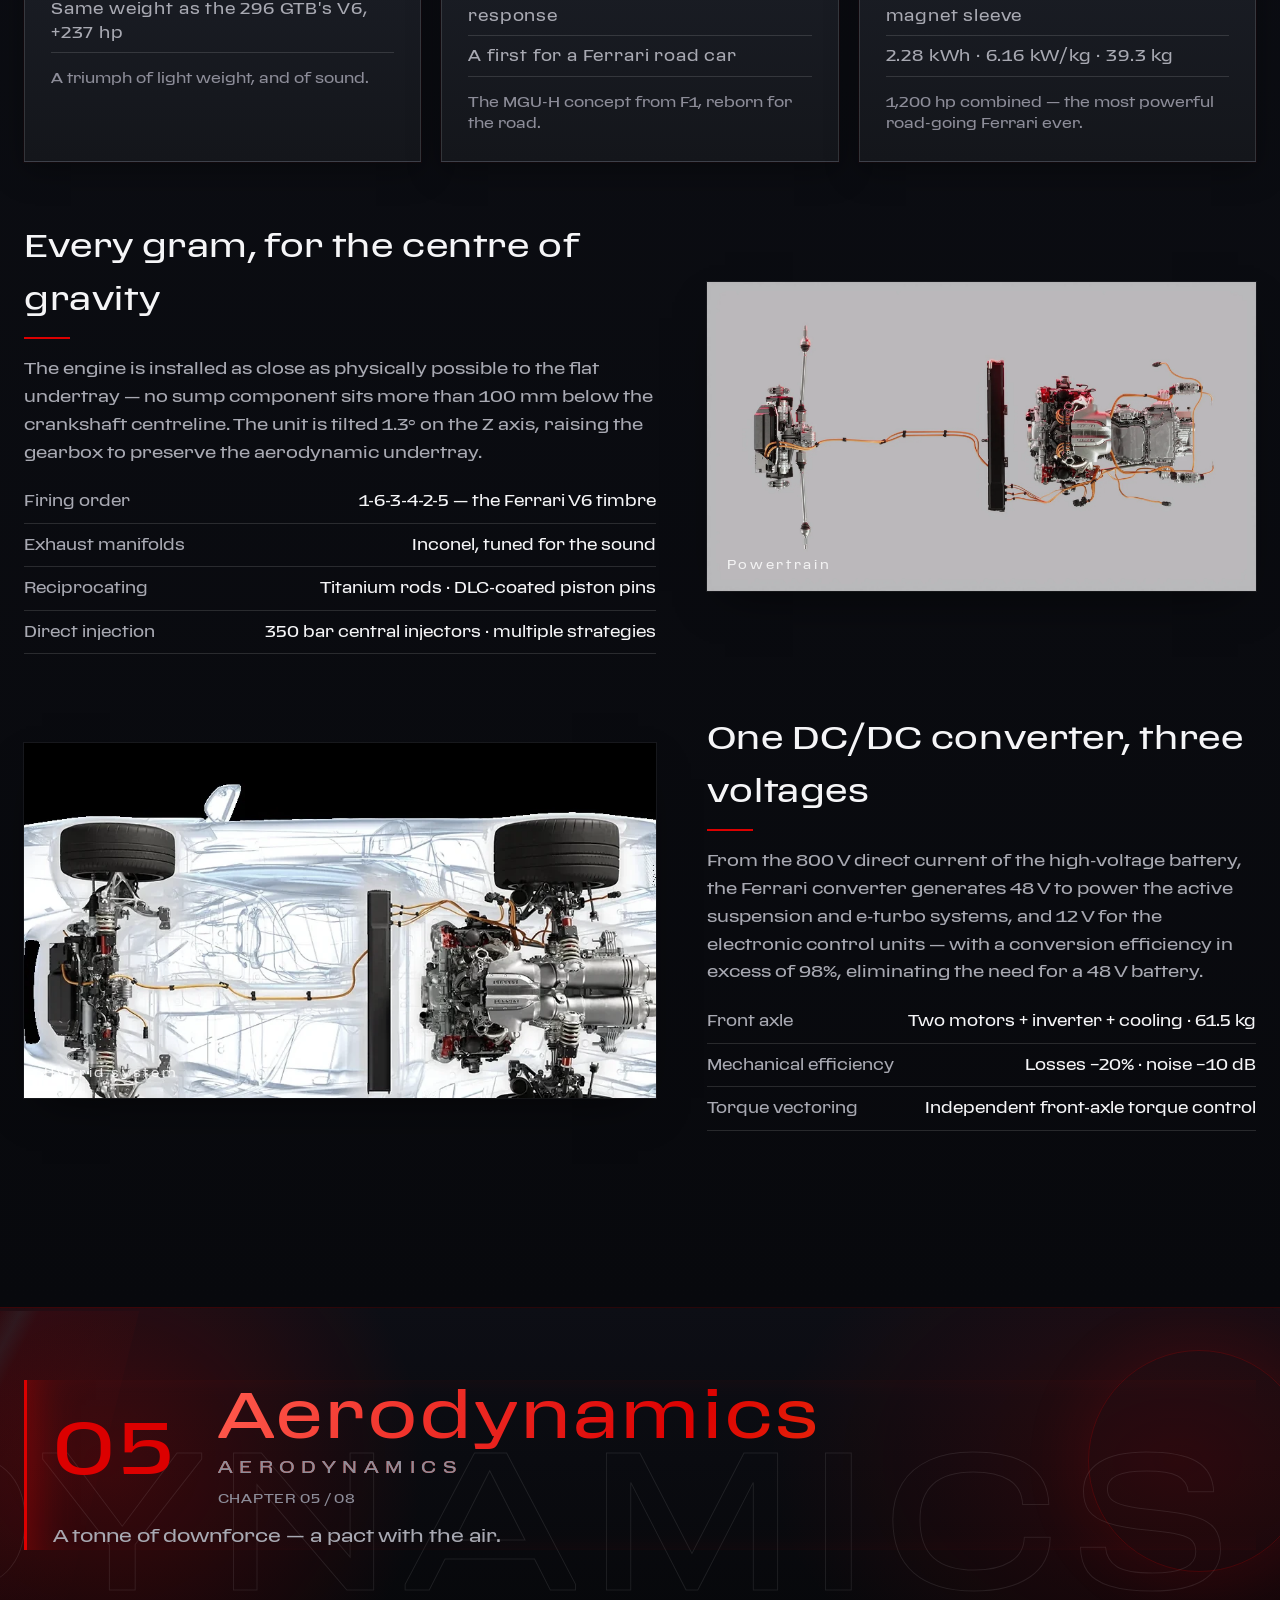
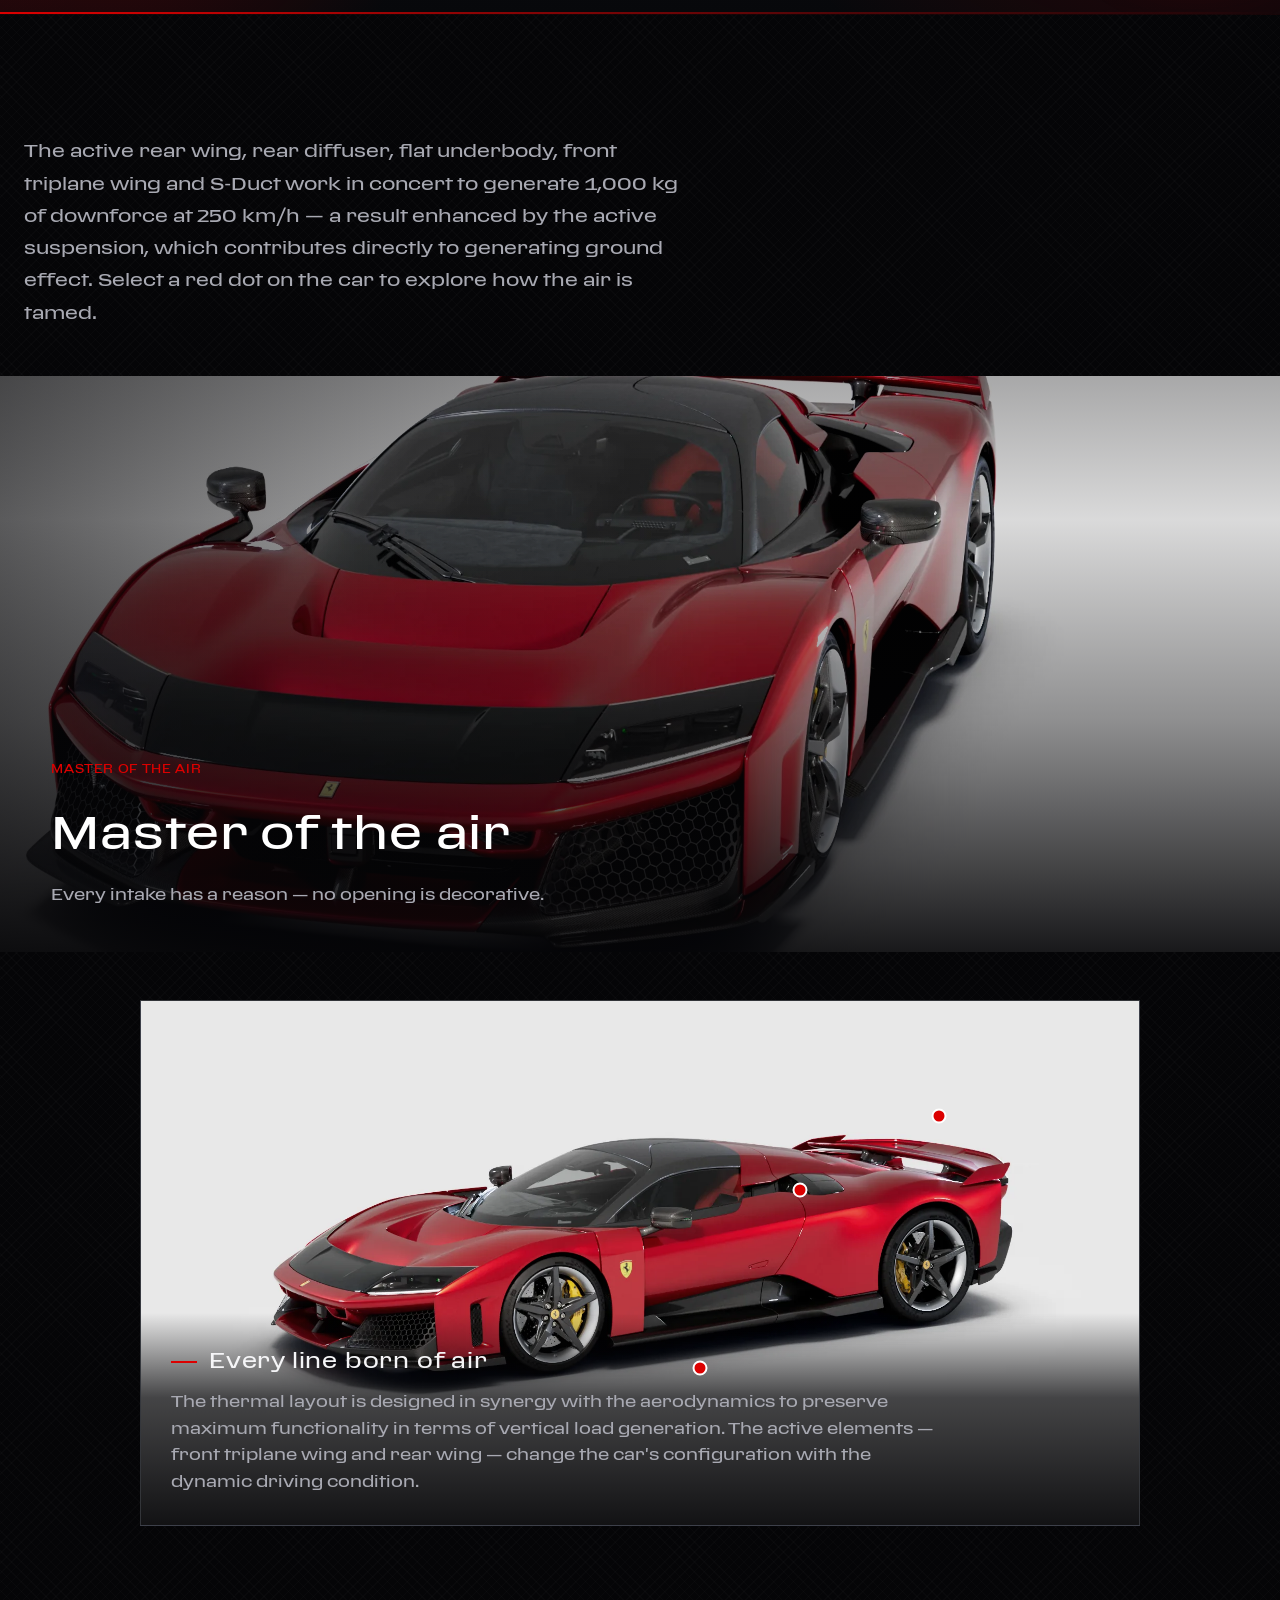
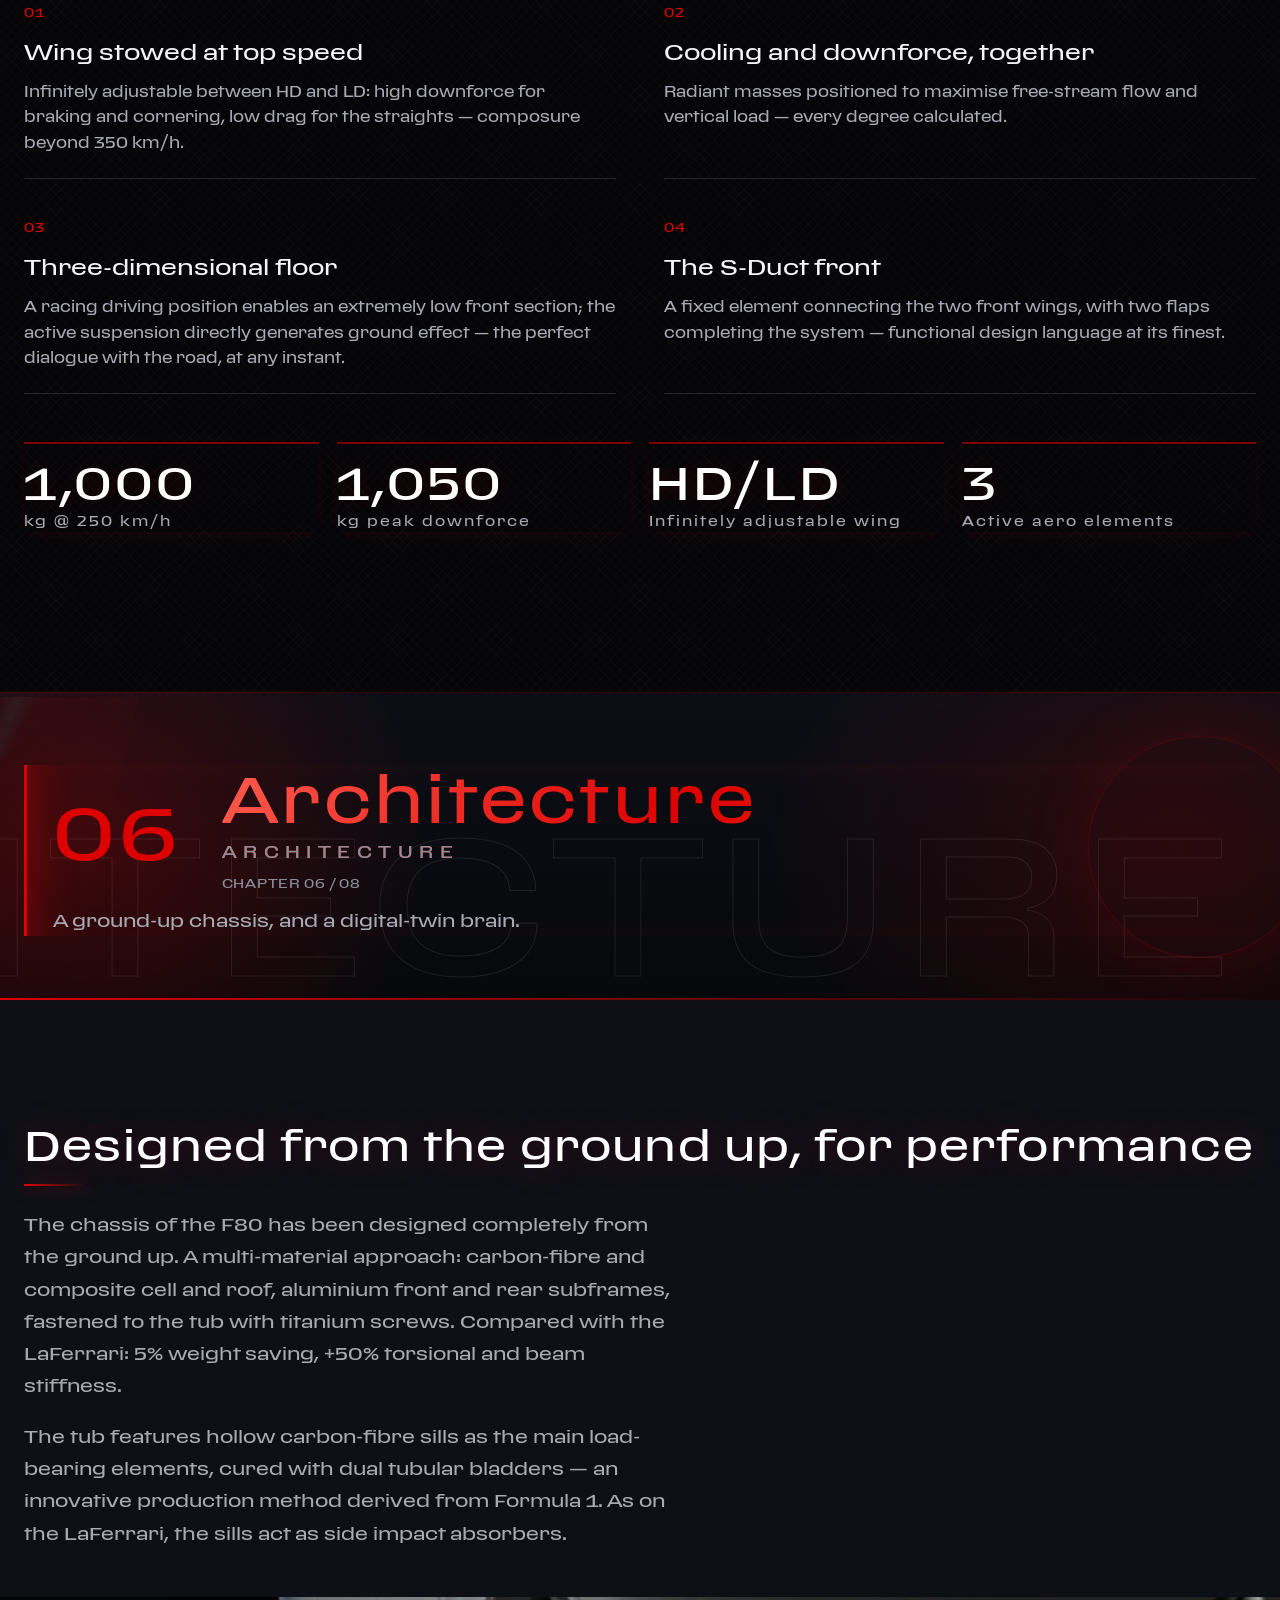
==== commit f318428f: "修复:计数降级 / 补 h1 / 统一单位口径 - 计数动画的占位文本由 0 改为真实值(JS 不可用或爬虫访问时不再显示 0) - 4 个站补视觉隐藏的 h1(车型名),每页恰好一个 - 门户功率单" ====
--- a/en.html
+++ b/en.html
@@ -16,7 +16,7 @@
 <link rel="manifest" href="manifest.json">
 <link rel="icon" type="image/png" href="assets/img/f80-favicon.png">
 <!-- hc:seo:start -->
-<!-- generated by tools/seo.py · cars.json · 2026-09-11 -->
+<!-- generated by tools/seo.py · cars.json · 2026-09-12 -->
 <link rel="canonical" href="https://f80.hypercar.site/en.html">
 <link rel="alternate" hreflang="zh-CN" href="https://f80.hypercar.site/">
 <link rel="alternate" hreflang="en" href="https://f80.hypercar.site/en.html">
@@ -71,9 +71,9 @@
     <p class="hero__sub">The new supercar from the Prancing Horse</p>
     <p class="hero__desc">Since 1984, Ferrari has defined each era with a new supercar. Now, with 1200 hp of hybrid V6 power, the F80 becomes the most powerful road-going Ferrari ever created.</p>
     <div class="hero__specs mono">
-      <span><b class="count" data-to="1200">0</b> hp</span>
-      <span><b class="count" data-to="350">0</b> km/h</span>
-      <span><b class="count" data-to="799">0</b> examples</span>
+      <span><b class="count" data-to="1200">1,200</b> hp</span>
+      <span><b class="count" data-to="350">350</b> km/h</span>
+      <span><b class="count" data-to="799">799</b> examples</span>
     </div>
   </div>
   <div class="hero__scroll mono">SCROLL <span class="hero__line"></span></div>
